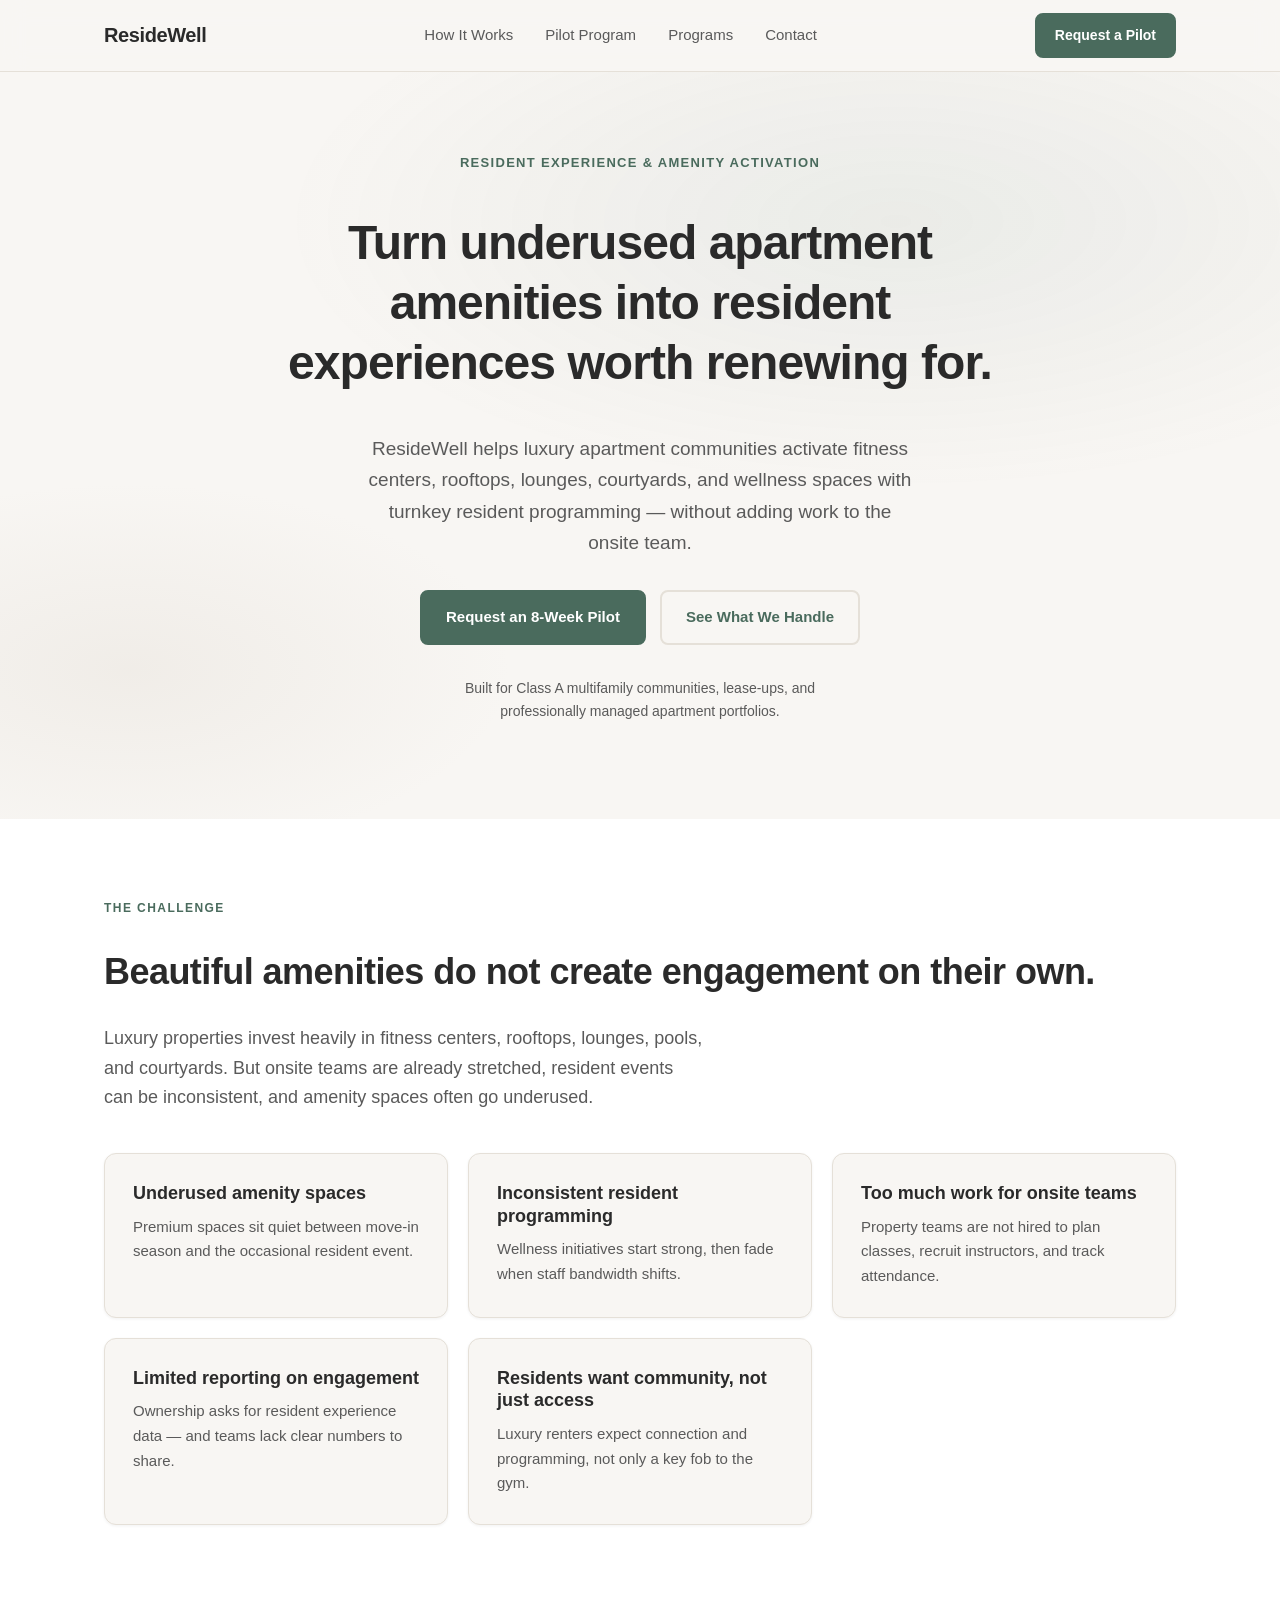
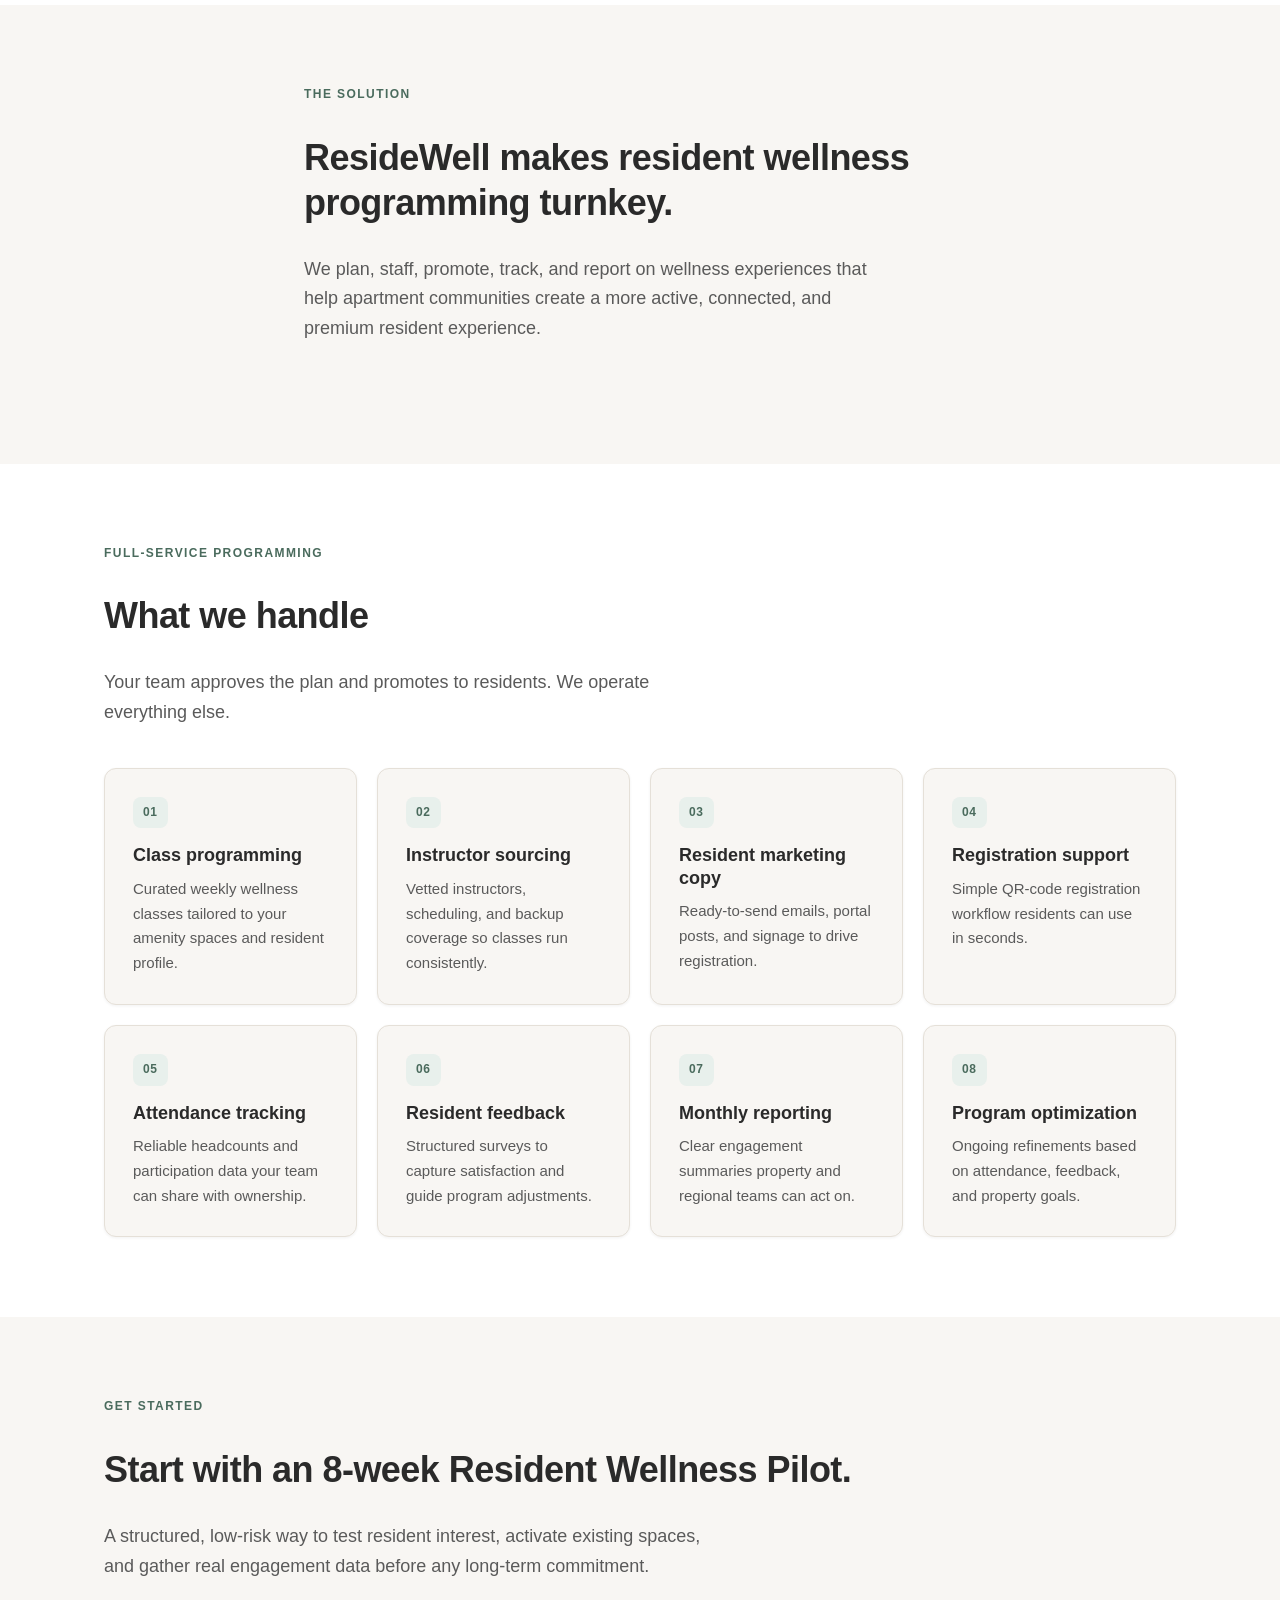
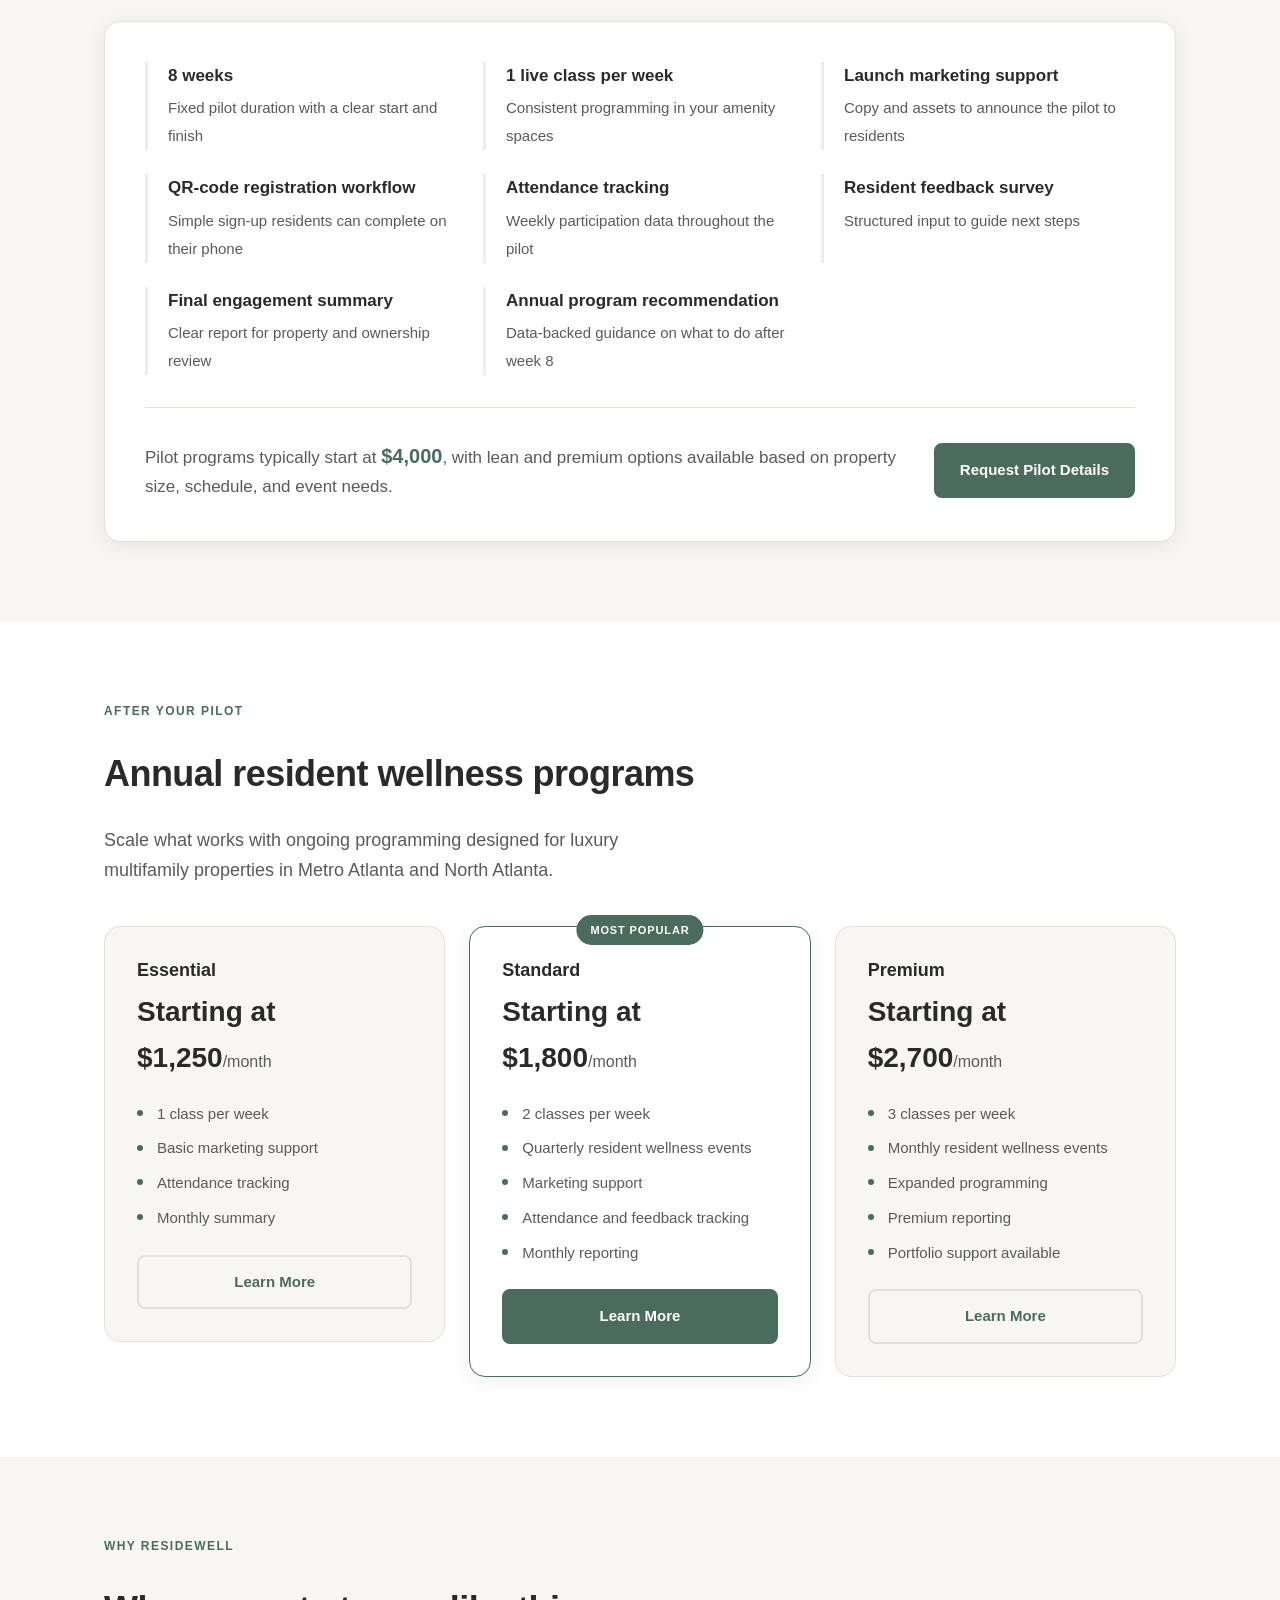
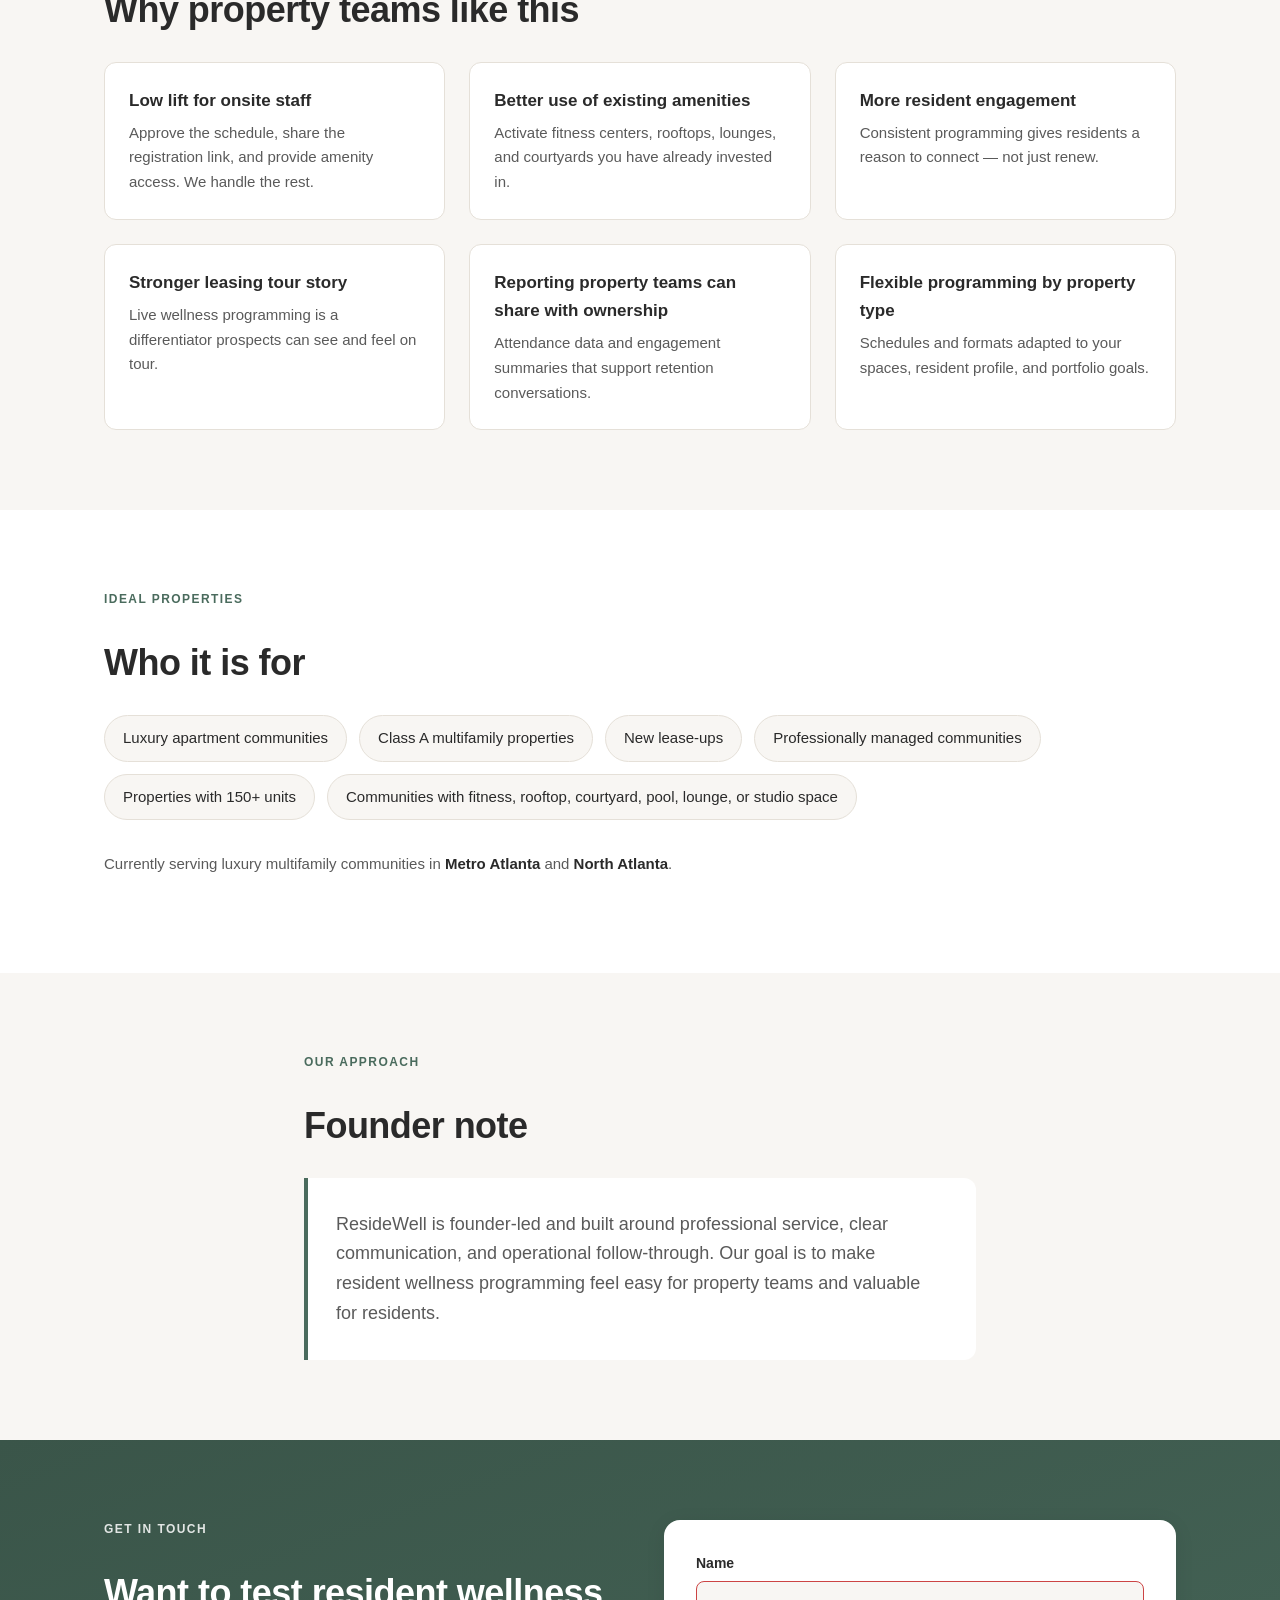
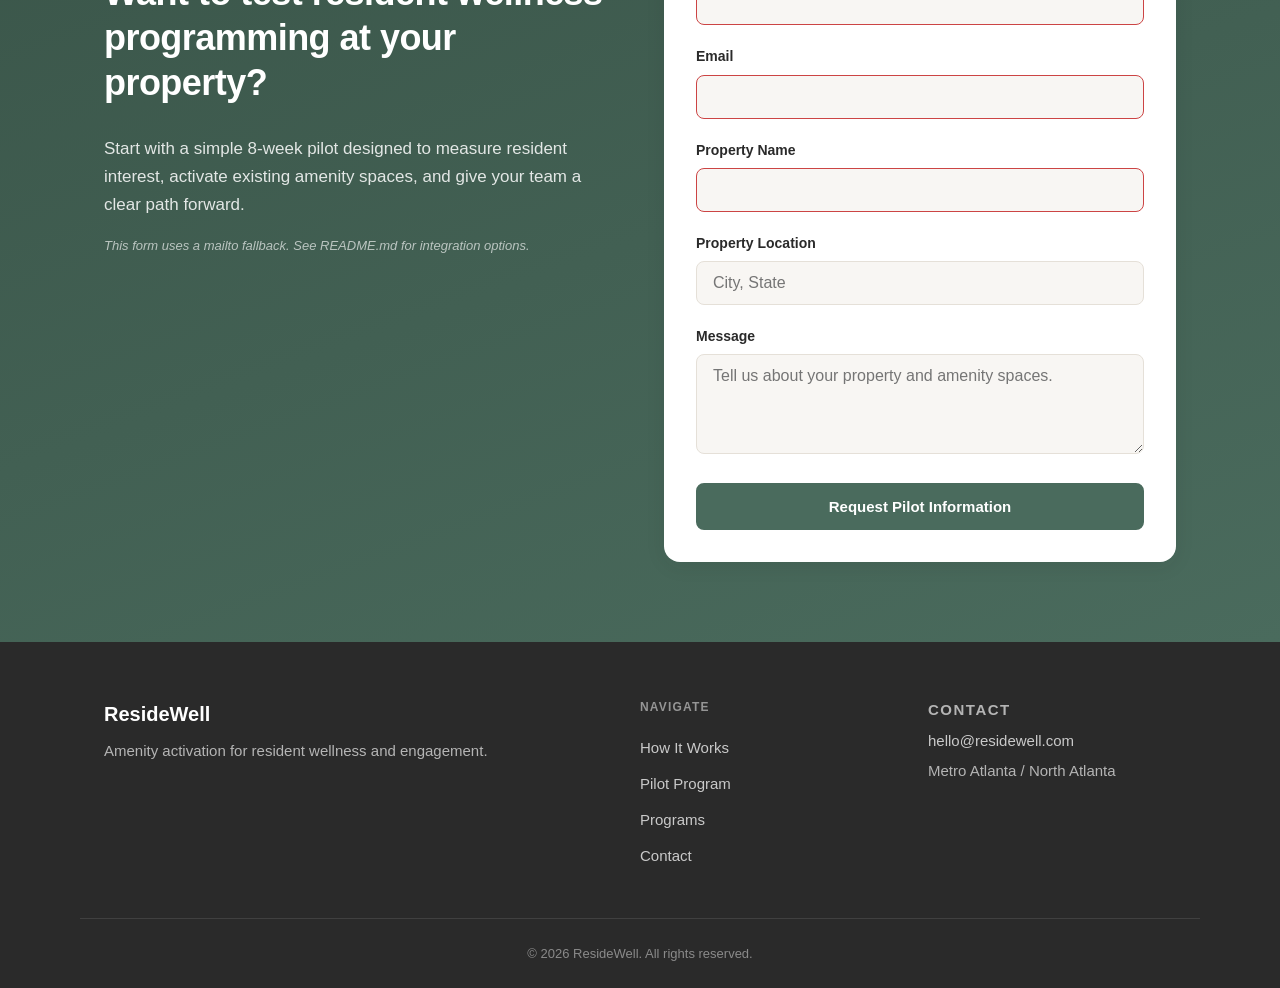
==== index.html @ c18ea040 "Add ResideWell premium B2B landing page Static single-page site for luxury apartment property manage" ====
<!doctype html>
<html lang="en">
  <head>
    <meta charset="UTF-8" />
    <meta name="viewport" content="width=device-width, initial-scale=1.0" />
    <meta
      name="description"
      content="ResideWell helps luxury apartment communities activate amenity spaces with turnkey wellness classes, resident events, marketing support, attendance tracking, and reporting."
    />
    <title>ResideWell | Resident Wellness Programming for Luxury Apartments</title>

    <!-- Open Graph -->
    <meta property="og:type" content="website" />
    <meta
      property="og:title"
      content="ResideWell | Resident Wellness Programming for Luxury Apartments"
    />
    <meta
      property="og:description"
      content="Turn underused apartment amenities into resident experiences worth renewing for. Serving Metro Atlanta and North Atlanta luxury multifamily communities."
    />
    <!-- CUSTOMIZE: Replace with your live site URL after deployment -->
    <meta property="og:url" content="https://residewell.com" />
    <!-- CUSTOMIZE: Add og:image when you have a branded social preview image -->
    <meta property="og:locale" content="en_US" />

    <link rel="stylesheet" href="styles.css" />
  </head>
  <body>
    <a href="#main" class="skip-link">Skip to main content</a>

    <!-- 1. Navigation -->
    <header class="site-header" id="top">
      <div class="header-inner">
        <a href="#top" class="logo" aria-label="ResideWell home">ResideWell</a>

        <button
          class="nav-toggle"
          type="button"
          aria-expanded="false"
          aria-controls="site-nav"
          aria-label="Open menu"
        >
          <span class="nav-toggle-bar"></span>
          <span class="nav-toggle-bar"></span>
          <span class="nav-toggle-bar"></span>
        </button>

        <nav class="site-nav" id="site-nav" aria-label="Main">
          <a href="#how-it-works">How It Works</a>
          <a href="#pilot-program">Pilot Program</a>
          <a href="#programs">Programs</a>
          <a href="#contact">Contact</a>
        </nav>

        <div class="header-actions">
          <!-- CUSTOMIZE: Point to #contact or your Calendly link -->
          <a href="#contact" class="btn btn-primary btn-sm nav-cta">Request a Pilot</a>
        </div>
      </div>
    </header>

    <main id="main">
      <!-- 2. Hero -->
      <section class="hero" aria-labelledby="hero-heading">
        <div class="hero-bg" aria-hidden="true"></div>
        <div class="hero-inner">
          <p class="eyebrow">Resident Experience &amp; Amenity Activation</p>
          <h1 id="hero-heading">
            Turn underused apartment amenities into resident experiences worth renewing for.
          </h1>
          <p class="hero-sub">
            ResideWell helps luxury apartment communities activate fitness centers, rooftops,
            lounges, courtyards, and wellness spaces with turnkey resident programming — without
            adding work to the onsite team.
          </p>
          <div class="cta-group">
            <a href="#contact" class="btn btn-primary">Request an 8-Week Pilot</a>
            <a href="#what-we-handle" class="btn btn-secondary">See What We Handle</a>
          </div>
          <p class="trust-line">
            Built for Class A multifamily communities, lease-ups, and professionally managed
            apartment portfolios.
          </p>
        </div>
      </section>

      <!-- 3. Problem -->
      <section class="section section-alt" id="problem" aria-labelledby="problem-heading">
        <div class="container">
          <p class="section-label">The Challenge</p>
          <h2 id="problem-heading">Beautiful amenities do not create engagement on their own.</h2>
          <p class="section-lead">
            Luxury properties invest heavily in fitness centers, rooftops, lounges, pools, and
            courtyards. But onsite teams are already stretched, resident events can be
            inconsistent, and amenity spaces often go underused.
          </p>
          <ul class="card-grid card-grid--3">
            <li class="card">
              <h3>Underused amenity spaces</h3>
              <p>Premium spaces sit quiet between move-in season and the occasional resident event.</p>
            </li>
            <li class="card">
              <h3>Inconsistent resident programming</h3>
              <p>Wellness initiatives start strong, then fade when staff bandwidth shifts.</p>
            </li>
            <li class="card">
              <h3>Too much work for onsite teams</h3>
              <p>Property teams are not hired to plan classes, recruit instructors, and track attendance.</p>
            </li>
            <li class="card">
              <h3>Limited reporting on engagement</h3>
              <p>Ownership asks for resident experience data — and teams lack clear numbers to share.</p>
            </li>
            <li class="card">
              <h3>Residents want community, not just access</h3>
              <p>Luxury renters expect connection and programming, not only a key fob to the gym.</p>
            </li>
          </ul>
        </div>
      </section>

      <!-- 4. Solution -->
      <section class="section" id="how-it-works" aria-labelledby="solution-heading">
        <div class="container container--narrow">
          <p class="section-label">The Solution</p>
          <h2 id="solution-heading">ResideWell makes resident wellness programming turnkey.</h2>
          <p class="section-lead">
            We plan, staff, promote, track, and report on wellness experiences that help apartment
            communities create a more active, connected, and premium resident experience.
          </p>
        </div>
      </section>

      <!-- 5. What We Handle -->
      <section class="section section-alt" id="what-we-handle" aria-labelledby="handle-heading">
        <div class="container">
          <p class="section-label">Full-Service Programming</p>
          <h2 id="handle-heading">What we handle</h2>
          <p class="section-lead">
            Your team approves the plan and promotes to residents. We operate everything else.
          </p>
          <ul class="card-grid card-grid--4">
            <li class="card card--icon">
              <span class="card-icon" aria-hidden="true">01</span>
              <h3>Class programming</h3>
              <p>Curated weekly wellness classes tailored to your amenity spaces and resident profile.</p>
            </li>
            <li class="card card--icon">
              <span class="card-icon" aria-hidden="true">02</span>
              <h3>Instructor sourcing</h3>
              <p>Vetted instructors, scheduling, and backup coverage so classes run consistently.</p>
            </li>
            <li class="card card--icon">
              <span class="card-icon" aria-hidden="true">03</span>
              <h3>Resident marketing copy</h3>
              <p>Ready-to-send emails, portal posts, and signage to drive registration.</p>
            </li>
            <li class="card card--icon">
              <span class="card-icon" aria-hidden="true">04</span>
              <h3>Registration support</h3>
              <p>Simple QR-code registration workflow residents can use in seconds.</p>
            </li>
            <li class="card card--icon">
              <span class="card-icon" aria-hidden="true">05</span>
              <h3>Attendance tracking</h3>
              <p>Reliable headcounts and participation data your team can share with ownership.</p>
            </li>
            <li class="card card--icon">
              <span class="card-icon" aria-hidden="true">06</span>
              <h3>Resident feedback</h3>
              <p>Structured surveys to capture satisfaction and guide program adjustments.</p>
            </li>
            <li class="card card--icon">
              <span class="card-icon" aria-hidden="true">07</span>
              <h3>Monthly reporting</h3>
              <p>Clear engagement summaries property and regional teams can act on.</p>
            </li>
            <li class="card card--icon">
              <span class="card-icon" aria-hidden="true">08</span>
              <h3>Program optimization</h3>
              <p>Ongoing refinements based on attendance, feedback, and property goals.</p>
            </li>
          </ul>
        </div>
      </section>

      <!-- 6. Pilot Program -->
      <section class="section" id="pilot-program" aria-labelledby="pilot-heading">
        <div class="container">
          <p class="section-label">Get Started</p>
          <h2 id="pilot-heading">Start with an 8-week Resident Wellness Pilot.</h2>
          <p class="section-lead">
            A structured, low-risk way to test resident interest, activate existing spaces, and
            gather real engagement data before any long-term commitment.
          </p>

          <div class="pilot-card">
            <ul class="pilot-features">
              <li>
                <strong>8 weeks</strong>
                <span>Fixed pilot duration with a clear start and finish</span>
              </li>
              <li>
                <strong>1 live class per week</strong>
                <span>Consistent programming in your amenity spaces</span>
              </li>
              <li>
                <strong>Launch marketing support</strong>
                <span>Copy and assets to announce the pilot to residents</span>
              </li>
              <li>
                <strong>QR-code registration workflow</strong>
                <span>Simple sign-up residents can complete on their phone</span>
              </li>
              <li>
                <strong>Attendance tracking</strong>
                <span>Weekly participation data throughout the pilot</span>
              </li>
              <li>
                <strong>Resident feedback survey</strong>
                <span>Structured input to guide next steps</span>
              </li>
              <li>
                <strong>Final engagement summary</strong>
                <span>Clear report for property and ownership review</span>
              </li>
              <li>
                <strong>Annual program recommendation</strong>
                <span>Data-backed guidance on what to do after week 8</span>
              </li>
            </ul>

            <div class="pilot-pricing">
              <p>
                Pilot programs typically start at <strong>$4,000</strong>, with lean and premium
                options available based on property size, schedule, and event needs.
              </p>
              <a href="#contact" class="btn btn-primary">Request Pilot Details</a>
            </div>
          </div>
        </div>
      </section>

      <!-- 7. Annual Programs -->
      <section class="section section-alt" id="programs" aria-labelledby="programs-heading">
        <div class="container">
          <p class="section-label">After Your Pilot</p>
          <h2 id="programs-heading">Annual resident wellness programs</h2>
          <p class="section-lead">
            Scale what works with ongoing programming designed for luxury multifamily properties
            in Metro Atlanta and North Atlanta.
          </p>

          <div class="pricing-grid">
            <article class="pricing-card">
              <h3>Essential</h3>
              <p class="pricing-amount">Starting at $1,250<span>/month</span></p>
              <ul class="pricing-features">
                <li>1 class per week</li>
                <li>Basic marketing support</li>
                <li>Attendance tracking</li>
                <li>Monthly summary</li>
              </ul>
              <a href="#contact" class="btn btn-secondary btn-block">Learn More</a>
            </article>

            <article class="pricing-card pricing-card--featured">
              <span class="badge">Most Popular</span>
              <h3>Standard</h3>
              <p class="pricing-amount">Starting at $1,800<span>/month</span></p>
              <ul class="pricing-features">
                <li>2 classes per week</li>
                <li>Quarterly resident wellness events</li>
                <li>Marketing support</li>
                <li>Attendance and feedback tracking</li>
                <li>Monthly reporting</li>
              </ul>
              <a href="#contact" class="btn btn-primary btn-block">Learn More</a>
            </article>

            <article class="pricing-card">
              <h3>Premium</h3>
              <p class="pricing-amount">Starting at $2,700<span>/month</span></p>
              <ul class="pricing-features">
                <li>3 classes per week</li>
                <li>Monthly resident wellness events</li>
                <li>Expanded programming</li>
                <li>Premium reporting</li>
                <li>Portfolio support available</li>
              </ul>
              <a href="#contact" class="btn btn-secondary btn-block">Learn More</a>
            </article>
          </div>
        </div>
      </section>

      <!-- 8. Why Property Teams Like This -->
      <section class="section" id="why-us" aria-labelledby="why-heading">
        <div class="container">
          <p class="section-label">Why ResideWell</p>
          <h2 id="why-heading">Why property teams like this</h2>
          <ul class="benefit-list">
            <li>
              <strong>Low lift for onsite staff</strong>
              <p>Approve the schedule, share the registration link, and provide amenity access. We handle the rest.</p>
            </li>
            <li>
              <strong>Better use of existing amenities</strong>
              <p>Activate fitness centers, rooftops, lounges, and courtyards you have already invested in.</p>
            </li>
            <li>
              <strong>More resident engagement</strong>
              <p>Consistent programming gives residents a reason to connect — not just renew.</p>
            </li>
            <li>
              <strong>Stronger leasing tour story</strong>
              <p>Live wellness programming is a differentiator prospects can see and feel on tour.</p>
            </li>
            <li>
              <strong>Reporting property teams can share with ownership</strong>
              <p>Attendance data and engagement summaries that support retention conversations.</p>
            </li>
            <li>
              <strong>Flexible programming by property type</strong>
              <p>Schedules and formats adapted to your spaces, resident profile, and portfolio goals.</p>
            </li>
          </ul>
        </div>
      </section>

      <!-- 9. Who It Is For -->
      <section class="section section-alt" id="who-its-for" aria-labelledby="audience-heading">
        <div class="container">
          <p class="section-label">Ideal Properties</p>
          <h2 id="audience-heading">Who it is for</h2>
          <ul class="tag-list">
            <li>Luxury apartment communities</li>
            <li>Class A multifamily properties</li>
            <li>New lease-ups</li>
            <li>Professionally managed communities</li>
            <li>Properties with 150+ units</li>
            <li>Communities with fitness, rooftop, courtyard, pool, lounge, or studio space</li>
          </ul>
          <p class="location-note">
            <!-- CUSTOMIZE: Update service area as you expand -->
            Currently serving luxury multifamily communities in <strong>Metro Atlanta</strong> and
            <strong>North Atlanta</strong>.
          </p>
        </div>
      </section>

      <!-- 10. Founder Note -->
      <section class="section" id="founder" aria-labelledby="founder-heading">
        <div class="container container--narrow">
          <p class="section-label">Our Approach</p>
          <h2 id="founder-heading">Founder note</h2>
          <blockquote class="founder-note">
            <p>
              ResideWell is founder-led and built around professional service, clear communication,
              and operational follow-through. Our goal is to make resident wellness programming feel
              easy for property teams and valuable for residents.
            </p>
            <!-- CUSTOMIZE: Add founder name and signature if desired -->
          </blockquote>
        </div>
      </section>

      <!-- 11. Contact -->
      <section class="section section-contact" id="contact" aria-labelledby="contact-heading">
        <div class="container">
          <div class="contact-grid">
            <div class="contact-copy">
              <p class="section-label section-label--light">Get in Touch</p>
              <h2 id="contact-heading">Want to test resident wellness programming at your property?</h2>
              <p>
                Start with a simple 8-week pilot designed to measure resident interest, activate
                existing amenity spaces, and give your team a clear path forward.
              </p>
              <p class="form-note">
                <!-- CUSTOMIZE: Replace mailto form with Formspree, Netlify Forms, Tally, or HubSpot -->
                This form uses a mailto fallback. See README.md for integration options.
              </p>
            </div>

            <form class="contact-form" id="contact-form" novalidate>
              <div class="form-group">
                <label for="name">Name</label>
                <input type="text" id="name" name="name" required autocomplete="name" />
              </div>
              <div class="form-group">
                <label for="email">Email</label>
                <input type="email" id="email" name="email" required autocomplete="email" />
              </div>
              <div class="form-group">
                <label for="property-name">Property Name</label>
                <input type="text" id="property-name" name="property_name" required />
              </div>
              <div class="form-group">
                <label for="property-location">Property Location</label>
                <input type="text" id="property-location" name="property_location" required placeholder="City, State" />
              </div>
              <div class="form-group">
                <label for="message">Message</label>
                <textarea id="message" name="message" rows="4" placeholder="Tell us about your property and amenity spaces."></textarea>
              </div>
              <button type="submit" class="btn btn-primary btn-block">Request Pilot Information</button>
            </form>
          </div>
        </div>
      </section>
    </main>

    <!-- 12. Footer -->
    <footer class="site-footer">
      <div class="container footer-grid">
        <div class="footer-brand">
          <p class="footer-logo">ResideWell</p>
          <p class="footer-tagline">Amenity activation for resident wellness and engagement.</p>
        </div>

        <div class="footer-links">
          <p class="footer-heading">Navigate</p>
          <ul>
            <li><a href="#how-it-works">How It Works</a></li>
            <li><a href="#pilot-program">Pilot Program</a></li>
            <li><a href="#programs">Programs</a></li>
            <li><a href="#contact">Contact</a></li>
          </ul>
        </div>

        <div class="footer-contact">
          <p class="footer-heading">Contact</p>
          <!-- CUSTOMIZE: Replace with your real email -->
          <p><a href="mailto:hello@residewell.com">hello@residewell.com</a></p>
          <p>Metro Atlanta / North Atlanta</p>
        </div>
      </div>

      <div class="footer-bottom">
        <p>&copy; <span id="year"></span> ResideWell. All rights reserved.</p>
      </div>
    </footer>

    <script src="script.js"></script>
  </body>
</html>
---- styles.css ----
/* ResideWell — Premium B2B landing page */

:root {
  --color-bg: #f8f6f3;
  --color-bg-alt: #ffffff;
  --color-bg-warm: #f0ebe4;
  --color-text: #2a2a2a;
  --color-text-muted: #5a5a5a;
  --color-accent: #4a6b5d;
  --color-accent-dark: #3a5549;
  --color-accent-light: #e8f0ec;
  --color-taupe: #c4b8a8;
  --color-border: #e5e0d8;
  --color-surface: #ffffff;
  --color-focus: #4a6b5d;

  --font-sans: -apple-system, BlinkMacSystemFont, "Segoe UI", Roboto, "Helvetica Neue", Arial, sans-serif;

  --radius-sm: 8px;
  --radius-md: 12px;
  --radius-lg: 16px;

  --shadow-sm: 0 1px 3px rgba(42, 42, 42, 0.06);
  --shadow-md: 0 4px 20px rgba(42, 42, 42, 0.08);

  --max-width: 1120px;
  --max-width-narrow: 720px;

  --header-height: 72px;
}

*,
*::before,
*::after {
  box-sizing: border-box;
}

html {
  scroll-behavior: smooth;
}

body {
  margin: 0;
  font-family: var(--font-sans);
  font-size: 1.0625rem;
  line-height: 1.65;
  color: var(--color-text);
  background: var(--color-bg);
  -webkit-font-smoothing: antialiased;
}

img {
  max-width: 100%;
  height: auto;
}

/* Skip link */
.skip-link {
  position: absolute;
  top: -100%;
  left: 1rem;
  z-index: 200;
  padding: 0.75rem 1rem;
  background: var(--color-accent);
  color: var(--color-surface);
  text-decoration: none;
  border-radius: var(--radius-sm);
}

.skip-link:focus {
  top: 1rem;
}

/* Typography */
h1,
h2,
h3 {
  line-height: 1.25;
  font-weight: 600;
  color: var(--color-text);
}

h1 {
  font-size: clamp(2rem, 5vw, 3rem);
  letter-spacing: -0.02em;
}

h2 {
  font-size: clamp(1.625rem, 3.5vw, 2.25rem);
  letter-spacing: -0.015em;
}

h3 {
  font-size: 1.125rem;
  margin: 0 0 0.5rem;
}

p {
  margin: 0 0 1rem;
  color: var(--color-text-muted);
}

a {
  color: var(--color-accent);
}

/* Layout */
.container {
  max-width: var(--max-width);
  margin: 0 auto;
  padding: 0 1.5rem;
}

.container--narrow {
  max-width: var(--max-width-narrow);
}

.section {
  padding: 5rem 0;
}

.section-alt {
  background: var(--color-bg-alt);
}

.section-label {
  font-size: 0.75rem;
  font-weight: 600;
  letter-spacing: 0.12em;
  text-transform: uppercase;
  color: var(--color-accent);
  margin: 0 0 0.75rem;
}

.section-label--light {
  color: rgba(255, 255, 255, 0.75);
}

.section-lead {
  font-size: 1.125rem;
  max-width: 60ch;
  margin-bottom: 2.5rem;
}

/* Header */
.site-header {
  position: sticky;
  top: 0;
  z-index: 100;
  height: var(--header-height);
  background: rgba(248, 246, 243, 0.92);
  backdrop-filter: blur(12px);
  border-bottom: 1px solid var(--color-border);
}

.header-inner {
  max-width: var(--max-width);
  margin: 0 auto;
  padding: 0 1.5rem;
  height: 100%;
  display: flex;
  align-items: center;
  justify-content: space-between;
  gap: 1rem;
}

.logo {
  font-size: 1.25rem;
  font-weight: 700;
  letter-spacing: -0.02em;
  color: var(--color-text);
  text-decoration: none;
  flex-shrink: 0;
}

.site-nav {
  display: none;
  align-items: center;
  gap: 2rem;
}

.site-nav a {
  font-size: 0.9375rem;
  font-weight: 500;
  color: var(--color-text-muted);
  text-decoration: none;
  transition: color 0.2s;
}

.site-nav a:hover,
.site-nav a:focus-visible {
  color: var(--color-accent);
}

.header-actions {
  display: flex;
  align-items: center;
  gap: 0.75rem;
}

.nav-toggle {
  display: flex;
  flex-direction: column;
  justify-content: center;
  gap: 5px;
  width: 44px;
  height: 44px;
  padding: 0;
  border: none;
  background: transparent;
  cursor: pointer;
  border-radius: var(--radius-sm);
}

.nav-toggle-bar {
  display: block;
  width: 22px;
  height: 2px;
  margin: 0 auto;
  background: var(--color-text);
  border-radius: 1px;
  transition: transform 0.2s, opacity 0.2s;
}

.nav-toggle[aria-expanded="true"] .nav-toggle-bar:nth-child(1) {
  transform: translateY(7px) rotate(45deg);
}

.nav-toggle[aria-expanded="true"] .nav-toggle-bar:nth-child(2) {
  opacity: 0;
}

.nav-toggle[aria-expanded="true"] .nav-toggle-bar:nth-child(3) {
  transform: translateY(-7px) rotate(-45deg);
}

.site-nav.is-open {
  display: flex;
  flex-direction: column;
  position: absolute;
  top: var(--header-height);
  left: 0;
  right: 0;
  padding: 1.5rem;
  background: var(--color-bg-alt);
  border-bottom: 1px solid var(--color-border);
  box-shadow: var(--shadow-md);
  gap: 1.25rem;
}

/* Buttons */
.btn {
  display: inline-flex;
  align-items: center;
  justify-content: center;
  font-family: inherit;
  font-size: 0.9375rem;
  font-weight: 600;
  padding: 0.8125rem 1.5rem;
  border-radius: var(--radius-sm);
  text-decoration: none;
  border: 2px solid transparent;
  cursor: pointer;
  transition: background 0.2s, border-color 0.2s, color 0.2s, transform 0.15s;
}

.btn:focus-visible {
  outline: 3px solid var(--color-focus);
  outline-offset: 2px;
}

.btn-primary {
  color: var(--color-surface);
  background: var(--color-accent);
  border-color: var(--color-accent);
}

.btn-primary:hover {
  background: var(--color-accent-dark);
  border-color: var(--color-accent-dark);
}

.btn-secondary {
  color: var(--color-accent);
  background: transparent;
  border-color: var(--color-border);
}

.btn-secondary:hover {
  border-color: var(--color-accent);
  background: var(--color-accent-light);
}

.btn-sm {
  padding: 0.5625rem 1.125rem;
  font-size: 0.875rem;
}

.btn-block {
  width: 100%;
}

/* Hero */
.hero {
  position: relative;
  padding: 5rem 0 6rem;
  overflow: hidden;
}

.hero-bg {
  position: absolute;
  inset: 0;
  background:
    radial-gradient(ellipse 80% 60% at 70% 20%, rgba(74, 107, 93, 0.08) 0%, transparent 60%),
    radial-gradient(ellipse 60% 50% at 10% 80%, rgba(196, 184, 168, 0.15) 0%, transparent 50%);
  pointer-events: none;
}

.hero-inner {
  position: relative;
  max-width: var(--max-width);
  margin: 0 auto;
  padding: 0 1.5rem;
  max-width: 780px;
  text-align: center;
}

.eyebrow {
  font-size: 0.8125rem;
  font-weight: 600;
  letter-spacing: 0.1em;
  text-transform: uppercase;
  color: var(--color-accent);
  margin: 0 0 1.25rem;
}

.hero-sub {
  font-size: 1.1875rem;
  max-width: 52ch;
  margin: 0 auto 2rem;
}

.cta-group {
  display: flex;
  flex-wrap: wrap;
  gap: 0.875rem;
  justify-content: center;
  margin-bottom: 2rem;
}

.trust-line {
  font-size: 0.875rem;
  color: var(--color-text-muted);
  max-width: 48ch;
  margin: 0 auto;
}

/* Cards */
.card-grid {
  list-style: none;
  padding: 0;
  margin: 0;
  display: grid;
  gap: 1.25rem;
}

.card-grid--3 {
  grid-template-columns: repeat(auto-fit, minmax(260px, 1fr));
}

.card-grid--4 {
  grid-template-columns: repeat(auto-fit, minmax(240px, 1fr));
}

.card {
  background: var(--color-surface);
  border: 1px solid var(--color-border);
  border-radius: var(--radius-md);
  padding: 1.75rem;
  box-shadow: var(--shadow-sm);
}

.section-alt .card {
  background: var(--color-bg);
}

.card h3 {
  margin-bottom: 0.625rem;
}

.card p {
  font-size: 0.9375rem;
  margin: 0;
}

.card--icon {
  position: relative;
}

.card-icon {
  display: inline-block;
  font-size: 0.75rem;
  font-weight: 700;
  letter-spacing: 0.05em;
  color: var(--color-accent);
  background: var(--color-accent-light);
  padding: 0.375rem 0.625rem;
  border-radius: var(--radius-sm);
  margin-bottom: 1rem;
}

/* Pilot card */
.pilot-card {
  background: var(--color-surface);
  border: 1px solid var(--color-border);
  border-radius: var(--radius-lg);
  padding: 2.5rem;
  box-shadow: var(--shadow-md);
}

.pilot-features {
  list-style: none;
  padding: 0;
  margin: 0 0 2rem;
  display: grid;
  grid-template-columns: repeat(auto-fit, minmax(260px, 1fr));
  gap: 1.5rem;
}

.pilot-features li {
  padding-left: 1.25rem;
  border-left: 3px solid var(--color-accent-light);
}

.pilot-features strong {
  display: block;
  color: var(--color-text);
  margin-bottom: 0.25rem;
}

.pilot-features span {
  font-size: 0.9375rem;
  color: var(--color-text-muted);
}

.pilot-pricing {
  padding-top: 2rem;
  border-top: 1px solid var(--color-border);
  display: flex;
  flex-wrap: wrap;
  align-items: center;
  justify-content: space-between;
  gap: 1.5rem;
}

.pilot-pricing p {
  flex: 1;
  min-width: 240px;
  margin: 0;
  font-size: 1.0625rem;
}

.pilot-pricing strong {
  color: var(--color-accent);
  font-size: 1.25rem;
}

/* Pricing */
.pricing-grid {
  display: grid;
  grid-template-columns: repeat(auto-fit, minmax(280px, 1fr));
  gap: 1.5rem;
  align-items: start;
}

.pricing-card {
  position: relative;
  background: var(--color-bg);
  border: 1px solid var(--color-border);
  border-radius: var(--radius-lg);
  padding: 2rem;
}

.pricing-card--featured {
  background: var(--color-surface);
  border-color: var(--color-accent);
  box-shadow: var(--shadow-md);
}

.badge {
  position: absolute;
  top: -0.75rem;
  left: 50%;
  transform: translateX(-50%);
  font-size: 0.6875rem;
  font-weight: 700;
  letter-spacing: 0.08em;
  text-transform: uppercase;
  color: var(--color-surface);
  background: var(--color-accent);
  padding: 0.375rem 0.875rem;
  border-radius: 999px;
  white-space: nowrap;
}

.pricing-amount {
  font-size: 1.75rem;
  font-weight: 700;
  color: var(--color-text);
  margin: 0.5rem 0 1.25rem;
}

.pricing-amount span {
  font-size: 1rem;
  font-weight: 500;
  color: var(--color-text-muted);
}

.pricing-features {
  list-style: none;
  padding: 0;
  margin: 0 0 1.5rem;
}

.pricing-features li {
  position: relative;
  padding-left: 1.25rem;
  margin-bottom: 0.625rem;
  font-size: 0.9375rem;
  color: var(--color-text-muted);
}

.pricing-features li::before {
  content: "";
  position: absolute;
  left: 0;
  top: 0.55em;
  width: 6px;
  height: 6px;
  background: var(--color-accent);
  border-radius: 50%;
}

/* Benefits */
.benefit-list {
  list-style: none;
  padding: 0;
  margin: 0;
  display: grid;
  grid-template-columns: repeat(auto-fit, minmax(300px, 1fr));
  gap: 1.5rem;
}

.benefit-list li {
  padding: 1.5rem;
  background: var(--color-bg-alt);
  border: 1px solid var(--color-border);
  border-radius: var(--radius-md);
}

.benefit-list strong {
  display: block;
  color: var(--color-text);
  margin-bottom: 0.375rem;
}

.benefit-list p {
  font-size: 0.9375rem;
  margin: 0;
}

/* Tags */
.tag-list {
  list-style: none;
  padding: 0;
  margin: 0 0 2rem;
  display: flex;
  flex-wrap: wrap;
  gap: 0.75rem;
}

.tag-list li {
  font-size: 0.9375rem;
  font-weight: 500;
  color: var(--color-text);
  background: var(--color-bg);
  border: 1px solid var(--color-border);
  padding: 0.625rem 1.125rem;
  border-radius: 999px;
}

.location-note {
  font-size: 0.9375rem;
}

.location-note strong {
  color: var(--color-text);
}

/* Founder */
.founder-note {
  margin: 0;
  padding: 2rem 2rem 2rem 1.75rem;
  border-left: 4px solid var(--color-accent);
  background: var(--color-bg-alt);
  border-radius: 0 var(--radius-md) var(--radius-md) 0;
}

.founder-note p {
  font-size: 1.125rem;
  margin: 0;
  color: var(--color-text-muted);
}

/* Contact */
.section-contact {
  background: linear-gradient(160deg, var(--color-accent-dark) 0%, var(--color-accent) 100%);
  color: var(--color-surface);
}

.section-contact h2 {
  color: var(--color-surface);
}

.section-contact p {
  color: rgba(255, 255, 255, 0.85);
}

.contact-grid {
  display: grid;
  grid-template-columns: 1fr 1fr;
  gap: 3rem;
  align-items: start;
}

.form-note {
  font-size: 0.8125rem;
  font-style: italic;
  opacity: 0.75;
}

.contact-form {
  background: var(--color-surface);
  border-radius: var(--radius-lg);
  padding: 2rem;
  box-shadow: var(--shadow-md);
}

.form-group {
  margin-bottom: 1.25rem;
}

.form-group label {
  display: block;
  font-size: 0.875rem;
  font-weight: 600;
  color: var(--color-text);
  margin-bottom: 0.375rem;
}

.form-group input,
.form-group textarea {
  width: 100%;
  font-family: inherit;
  font-size: 1rem;
  padding: 0.75rem 1rem;
  border: 1px solid var(--color-border);
  border-radius: var(--radius-sm);
  background: var(--color-bg);
  color: var(--color-text);
  transition: border-color 0.2s, box-shadow 0.2s;
}

.form-group input:focus,
.form-group textarea:focus {
  outline: none;
  border-color: var(--color-accent);
  box-shadow: 0 0 0 3px rgba(74, 107, 93, 0.15);
}

.form-group textarea {
  resize: vertical;
  min-height: 100px;
}

.form-group input:invalid:not(:placeholder-shown),
.form-group textarea:invalid:not(:placeholder-shown) {
  border-color: #c44;
}

/* Footer */
.site-footer {
  background: var(--color-text);
  color: rgba(255, 255, 255, 0.7);
  padding: 3.5rem 0 0;
}

.footer-grid {
  display: grid;
  grid-template-columns: 2fr 1fr 1fr;
  gap: 2.5rem;
  padding-bottom: 2.5rem;
  border-bottom: 1px solid rgba(255, 255, 255, 0.1);
}

.footer-logo {
  font-size: 1.25rem;
  font-weight: 700;
  color: var(--color-surface);
  margin: 0 0 0.5rem;
}

.footer-tagline {
  font-size: 0.9375rem;
  margin: 0;
  color: rgba(255, 255, 255, 0.65);
}

.footer-heading {
  font-size: 0.75rem;
  font-weight: 600;
  letter-spacing: 0.1em;
  text-transform: uppercase;
  color: rgba(255, 255, 255, 0.5);
  margin: 0 0 1rem;
}

.footer-links ul {
  list-style: none;
  padding: 0;
  margin: 0;
}

.footer-links li {
  margin-bottom: 0.5rem;
}

.footer-links a,
.footer-contact a {
  color: rgba(255, 255, 255, 0.75);
  text-decoration: none;
  font-size: 0.9375rem;
}

.footer-links a:hover,
.footer-contact a:hover {
  color: var(--color-surface);
}

.footer-contact p {
  margin: 0 0 0.375rem;
  font-size: 0.9375rem;
  color: rgba(255, 255, 255, 0.65);
}

.footer-bottom {
  text-align: center;
  padding: 1.5rem;
  font-size: 0.8125rem;
  color: rgba(255, 255, 255, 0.45);
}

.footer-bottom p {
  margin: 0;
  color: inherit;
}

/* Responsive */
@media (min-width: 768px) {
  .site-nav {
    display: flex;
  }

  .nav-toggle {
    display: none;
  }
}

@media (max-width: 767px) {
  .header-actions .nav-cta {
    display: none;
  }

  .section {
    padding: 3.5rem 0;
  }

  .hero {
    padding: 3rem 0 4rem;
  }

  .cta-group {
    flex-direction: column;
    align-items: stretch;
  }

  .contact-grid {
    grid-template-columns: 1fr;
    gap: 2rem;
  }

  .footer-grid {
    grid-template-columns: 1fr;
    gap: 2rem;
  }

  .pilot-card {
    padding: 1.5rem;
  }

  .pilot-pricing {
    flex-direction: column;
    align-items: stretch;
  }
}

@media (max-width: 480px) {
  .pricing-grid {
    grid-template-columns: 1fr;
  }
}
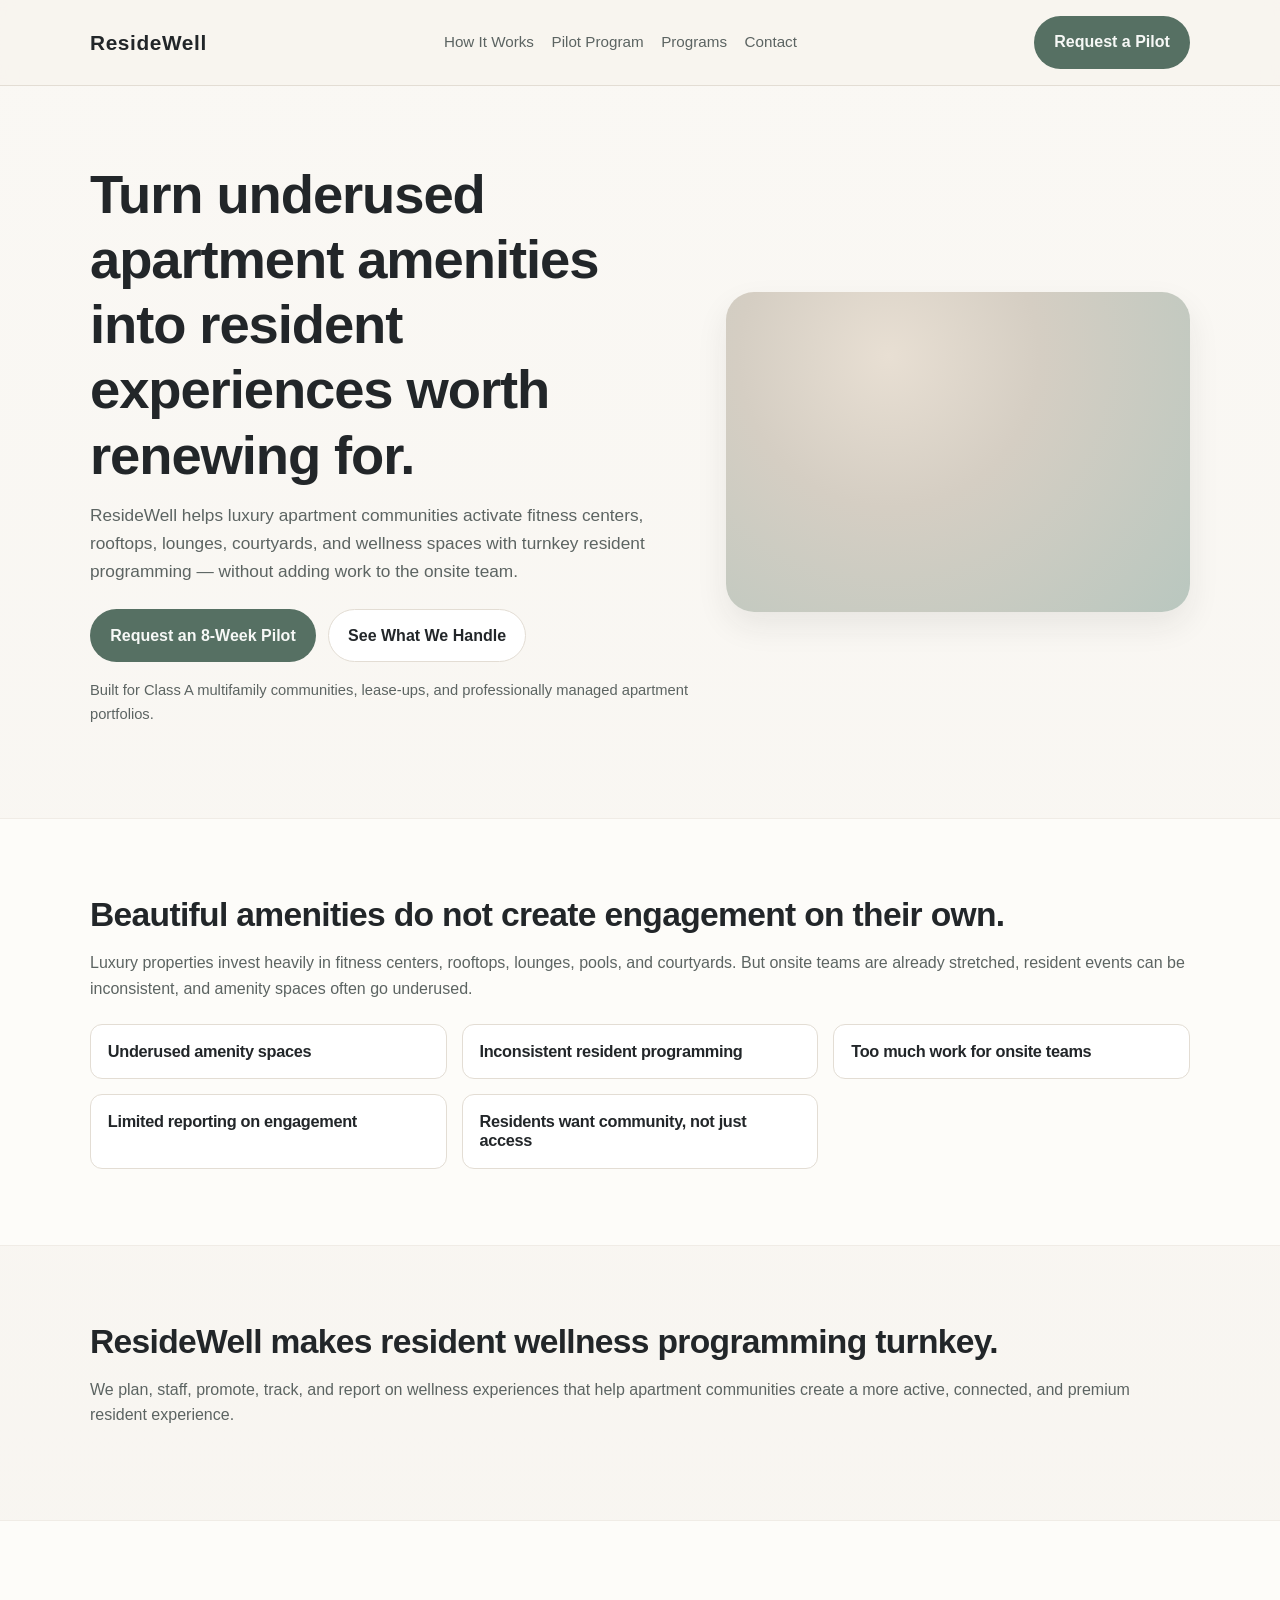
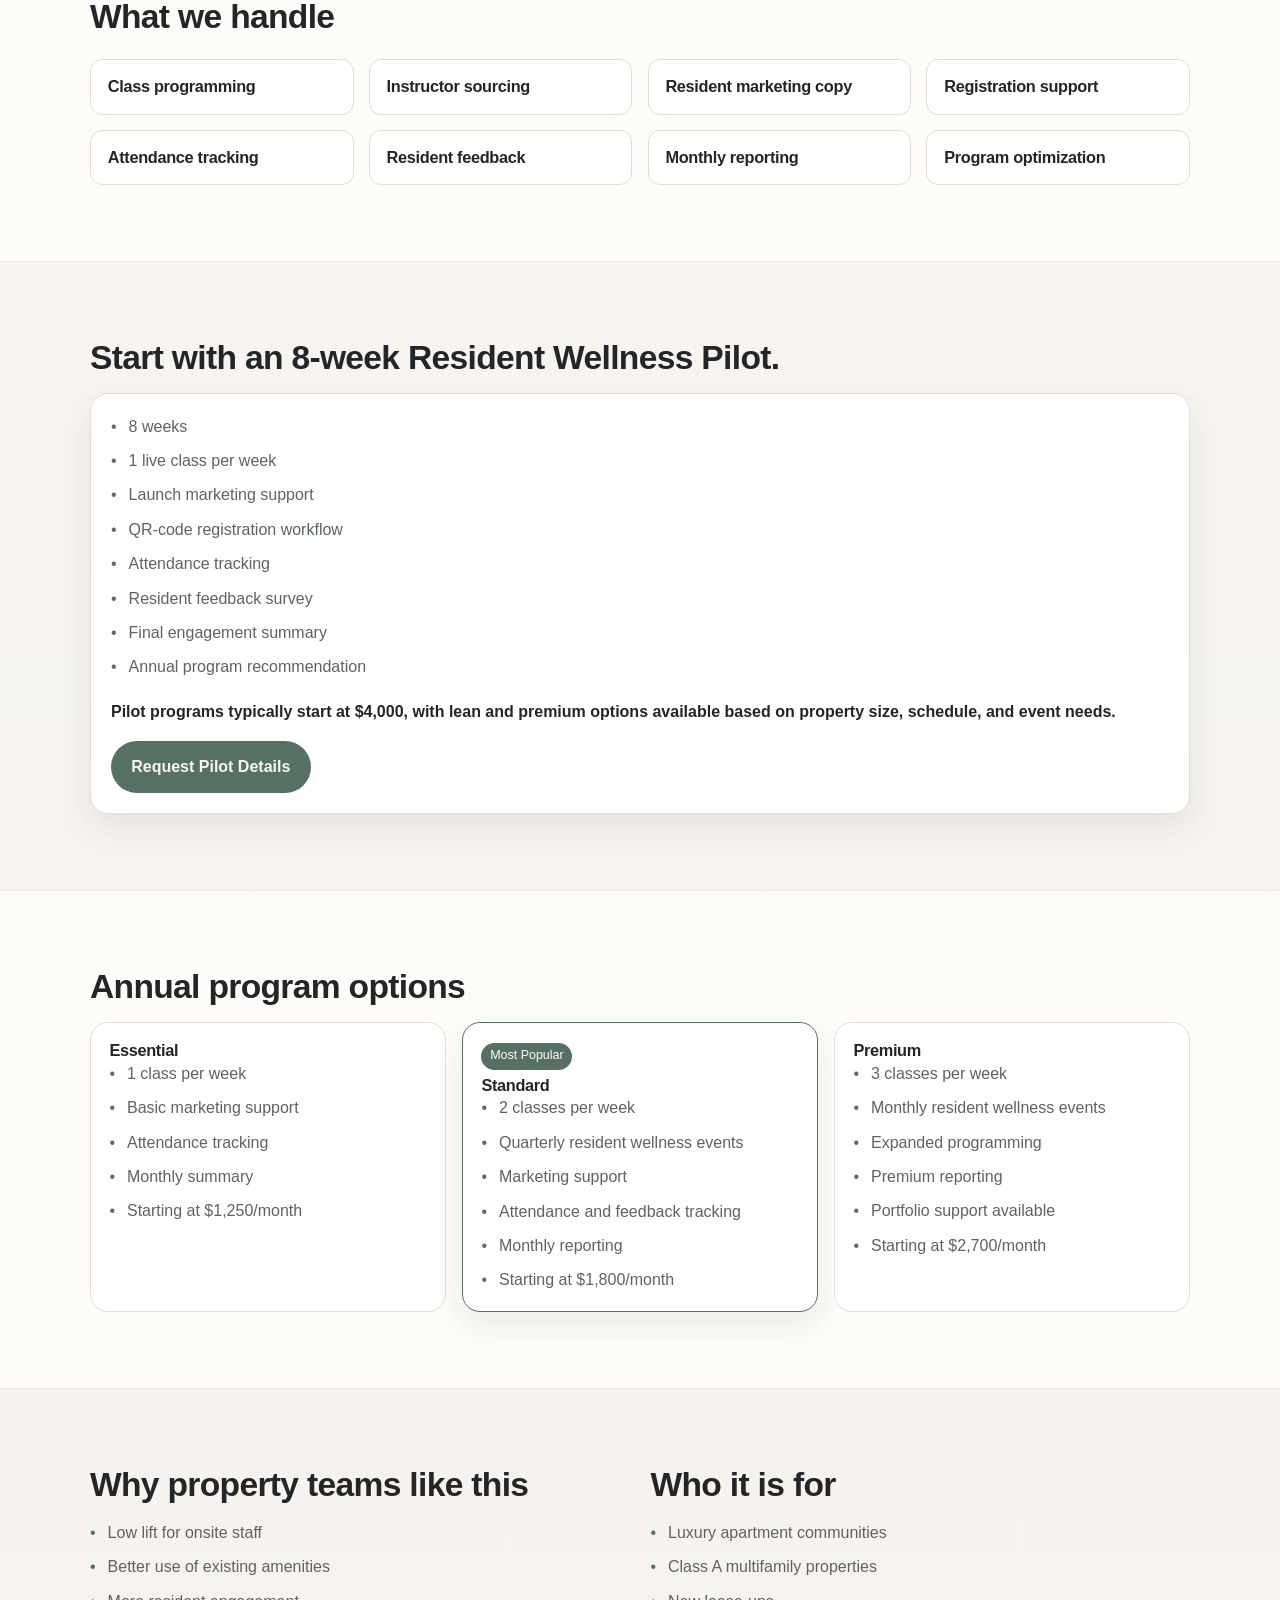
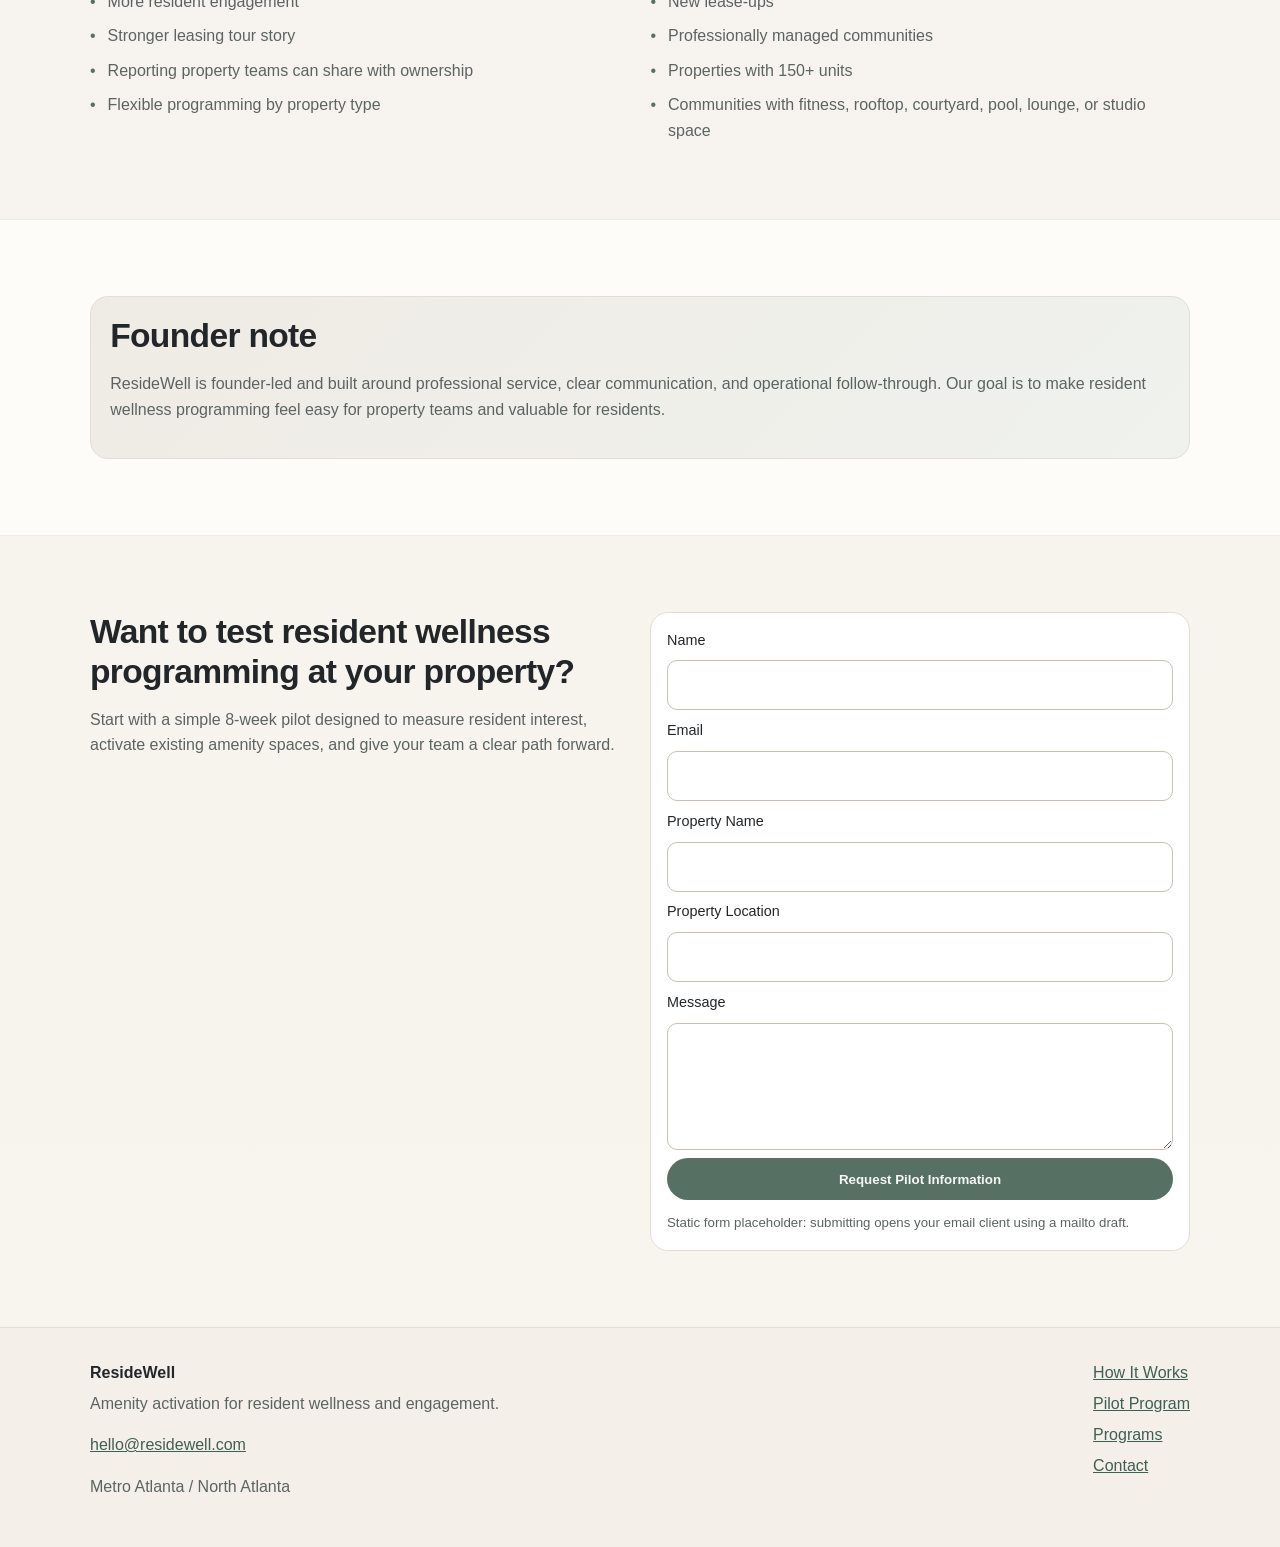
==== commit 1be4abd3: "Build premium static ResideWell landing page Co-authored-by: dvoalltop-ctrl <dvoalltop-ctrl@users.no" ====
--- a/index.html
+++ b/index.html
@@ -3,442 +3,280 @@
   <head>
     <meta charset="UTF-8" />
     <meta name="viewport" content="width=device-width, initial-scale=1.0" />
+    <title>ResideWell | Resident Wellness Programming for Luxury Apartments</title>
     <meta
       name="description"
       content="ResideWell helps luxury apartment communities activate amenity spaces with turnkey wellness classes, resident events, marketing support, attendance tracking, and reporting."
     />
-    <title>ResideWell | Resident Wellness Programming for Luxury Apartments</title>
-
-    <!-- Open Graph -->
-    <meta property="og:type" content="website" />
-    <meta
-      property="og:title"
-      content="ResideWell | Resident Wellness Programming for Luxury Apartments"
-    />
+    <meta property="og:title" content="ResideWell | Resident Wellness Programming for Luxury Apartments" />
     <meta
       property="og:description"
-      content="Turn underused apartment amenities into resident experiences worth renewing for. Serving Metro Atlanta and North Atlanta luxury multifamily communities."
+      content="Turn underused amenity spaces into premium resident experiences with turnkey programming."
     />
-    <!-- CUSTOMIZE: Replace with your live site URL after deployment -->
-    <meta property="og:url" content="https://residewell.com" />
-    <!-- CUSTOMIZE: Add og:image when you have a branded social preview image -->
-    <meta property="og:locale" content="en_US" />
-
+    <meta property="og:type" content="website" />
+    <meta property="og:url" content="https://example.com" />
+    <meta property="og:site_name" content="ResideWell" />
+    <meta
+      name="keywords"
+      content="resident wellness programming, luxury apartments, amenity activation, metro atlanta, north atlanta, multifamily resident engagement"
+    />
     <link rel="stylesheet" href="styles.css" />
   </head>
   <body>
-    <a href="#main" class="skip-link">Skip to main content</a>
-
-    <!-- 1. Navigation -->
-    <header class="site-header" id="top">
-      <div class="header-inner">
-        <a href="#top" class="logo" aria-label="ResideWell home">ResideWell</a>
-
-        <button
-          class="nav-toggle"
-          type="button"
-          aria-expanded="false"
-          aria-controls="site-nav"
-          aria-label="Open menu"
-        >
-          <span class="nav-toggle-bar"></span>
-          <span class="nav-toggle-bar"></span>
-          <span class="nav-toggle-bar"></span>
-        </button>
-
-        <nav class="site-nav" id="site-nav" aria-label="Main">
-          <a href="#how-it-works">How It Works</a>
-          <a href="#pilot-program">Pilot Program</a>
-          <a href="#programs">Programs</a>
-          <a href="#contact">Contact</a>
+    <a class="skip-link" href="#main-content">Skip to content</a>
+
+    <header class="site-header">
+      <div class="container nav-wrap">
+        <a class="logo" href="#top" aria-label="ResideWell home">ResideWell</a>
+        <nav aria-label="Primary">
+          <ul class="nav-links">
+            <li><a href="#how-it-works">How It Works</a></li>
+            <li><a href="#pilot-program">Pilot Program</a></li>
+            <li><a href="#programs">Programs</a></li>
+            <li><a href="#contact">Contact</a></li>
+          </ul>
         </nav>
-
-        <div class="header-actions">
-          <!-- CUSTOMIZE: Point to #contact or your Calendly link -->
-          <a href="#contact" class="btn btn-primary btn-sm nav-cta">Request a Pilot</a>
-        </div>
+        <a class="btn btn-primary nav-cta" href="#contact">Request a Pilot</a>
       </div>
     </header>
 
-    <main id="main">
-      <!-- 2. Hero -->
-      <section class="hero" aria-labelledby="hero-heading">
-        <div class="hero-bg" aria-hidden="true"></div>
-        <div class="hero-inner">
-          <p class="eyebrow">Resident Experience &amp; Amenity Activation</p>
-          <h1 id="hero-heading">
-            Turn underused apartment amenities into resident experiences worth renewing for.
-          </h1>
-          <p class="hero-sub">
-            ResideWell helps luxury apartment communities activate fitness centers, rooftops,
-            lounges, courtyards, and wellness spaces with turnkey resident programming — without
-            adding work to the onsite team.
-          </p>
-          <div class="cta-group">
-            <a href="#contact" class="btn btn-primary">Request an 8-Week Pilot</a>
-            <a href="#what-we-handle" class="btn btn-secondary">See What We Handle</a>
-          </div>
-          <p class="trust-line">
-            Built for Class A multifamily communities, lease-ups, and professionally managed
-            apartment portfolios.
-          </p>
-        </div>
-      </section>
-
-      <!-- 3. Problem -->
-      <section class="section section-alt" id="problem" aria-labelledby="problem-heading">
-        <div class="container">
-          <p class="section-label">The Challenge</p>
-          <h2 id="problem-heading">Beautiful amenities do not create engagement on their own.</h2>
-          <p class="section-lead">
-            Luxury properties invest heavily in fitness centers, rooftops, lounges, pools, and
-            courtyards. But onsite teams are already stretched, resident events can be
-            inconsistent, and amenity spaces often go underused.
-          </p>
-          <ul class="card-grid card-grid--3">
-            <li class="card">
-              <h3>Underused amenity spaces</h3>
-              <p>Premium spaces sit quiet between move-in season and the occasional resident event.</p>
-            </li>
-            <li class="card">
-              <h3>Inconsistent resident programming</h3>
-              <p>Wellness initiatives start strong, then fade when staff bandwidth shifts.</p>
-            </li>
-            <li class="card">
-              <h3>Too much work for onsite teams</h3>
-              <p>Property teams are not hired to plan classes, recruit instructors, and track attendance.</p>
-            </li>
-            <li class="card">
-              <h3>Limited reporting on engagement</h3>
-              <p>Ownership asks for resident experience data — and teams lack clear numbers to share.</p>
-            </li>
-            <li class="card">
-              <h3>Residents want community, not just access</h3>
-              <p>Luxury renters expect connection and programming, not only a key fob to the gym.</p>
-            </li>
-          </ul>
-        </div>
-      </section>
-
-      <!-- 4. Solution -->
-      <section class="section" id="how-it-works" aria-labelledby="solution-heading">
-        <div class="container container--narrow">
-          <p class="section-label">The Solution</p>
-          <h2 id="solution-heading">ResideWell makes resident wellness programming turnkey.</h2>
-          <p class="section-lead">
-            We plan, staff, promote, track, and report on wellness experiences that help apartment
-            communities create a more active, connected, and premium resident experience.
-          </p>
-        </div>
-      </section>
-
-      <!-- 5. What We Handle -->
-      <section class="section section-alt" id="what-we-handle" aria-labelledby="handle-heading">
-        <div class="container">
-          <p class="section-label">Full-Service Programming</p>
-          <h2 id="handle-heading">What we handle</h2>
-          <p class="section-lead">
-            Your team approves the plan and promotes to residents. We operate everything else.
-          </p>
-          <ul class="card-grid card-grid--4">
-            <li class="card card--icon">
-              <span class="card-icon" aria-hidden="true">01</span>
-              <h3>Class programming</h3>
-              <p>Curated weekly wellness classes tailored to your amenity spaces and resident profile.</p>
-            </li>
-            <li class="card card--icon">
-              <span class="card-icon" aria-hidden="true">02</span>
-              <h3>Instructor sourcing</h3>
-              <p>Vetted instructors, scheduling, and backup coverage so classes run consistently.</p>
-            </li>
-            <li class="card card--icon">
-              <span class="card-icon" aria-hidden="true">03</span>
-              <h3>Resident marketing copy</h3>
-              <p>Ready-to-send emails, portal posts, and signage to drive registration.</p>
-            </li>
-            <li class="card card--icon">
-              <span class="card-icon" aria-hidden="true">04</span>
-              <h3>Registration support</h3>
-              <p>Simple QR-code registration workflow residents can use in seconds.</p>
-            </li>
-            <li class="card card--icon">
-              <span class="card-icon" aria-hidden="true">05</span>
-              <h3>Attendance tracking</h3>
-              <p>Reliable headcounts and participation data your team can share with ownership.</p>
-            </li>
-            <li class="card card--icon">
-              <span class="card-icon" aria-hidden="true">06</span>
-              <h3>Resident feedback</h3>
-              <p>Structured surveys to capture satisfaction and guide program adjustments.</p>
-            </li>
-            <li class="card card--icon">
-              <span class="card-icon" aria-hidden="true">07</span>
-              <h3>Monthly reporting</h3>
-              <p>Clear engagement summaries property and regional teams can act on.</p>
-            </li>
-            <li class="card card--icon">
-              <span class="card-icon" aria-hidden="true">08</span>
-              <h3>Program optimization</h3>
-              <p>Ongoing refinements based on attendance, feedback, and property goals.</p>
-            </li>
-          </ul>
-        </div>
-      </section>
-
-      <!-- 6. Pilot Program -->
-      <section class="section" id="pilot-program" aria-labelledby="pilot-heading">
-        <div class="container">
-          <p class="section-label">Get Started</p>
-          <h2 id="pilot-heading">Start with an 8-week Resident Wellness Pilot.</h2>
-          <p class="section-lead">
-            A structured, low-risk way to test resident interest, activate existing spaces, and
-            gather real engagement data before any long-term commitment.
-          </p>
-
-          <div class="pilot-card">
-            <ul class="pilot-features">
-              <li>
-                <strong>8 weeks</strong>
-                <span>Fixed pilot duration with a clear start and finish</span>
-              </li>
-              <li>
-                <strong>1 live class per week</strong>
-                <span>Consistent programming in your amenity spaces</span>
-              </li>
-              <li>
-                <strong>Launch marketing support</strong>
-                <span>Copy and assets to announce the pilot to residents</span>
-              </li>
-              <li>
-                <strong>QR-code registration workflow</strong>
-                <span>Simple sign-up residents can complete on their phone</span>
-              </li>
-              <li>
-                <strong>Attendance tracking</strong>
-                <span>Weekly participation data throughout the pilot</span>
-              </li>
-              <li>
-                <strong>Resident feedback survey</strong>
-                <span>Structured input to guide next steps</span>
-              </li>
-              <li>
-                <strong>Final engagement summary</strong>
-                <span>Clear report for property and ownership review</span>
-              </li>
-              <li>
-                <strong>Annual program recommendation</strong>
-                <span>Data-backed guidance on what to do after week 8</span>
-              </li>
+    <main id="main-content">
+      <section id="top" class="hero section">
+        <div class="container hero-grid">
+          <div>
+            <h1>
+              Turn underused apartment amenities into resident experiences worth
+              renewing for.
+            </h1>
+            <p class="lead">
+              ResideWell helps luxury apartment communities activate fitness centers,
+              rooftops, lounges, courtyards, and wellness spaces with turnkey resident
+              programming — without adding work to the onsite team.
+            </p>
+            <div class="cta-group">
+              <a class="btn btn-primary" href="#contact">Request an 8-Week Pilot</a>
+              <a class="btn btn-secondary" href="#what-we-handle">See What We Handle</a>
+            </div>
+            <p class="trust-line">
+              Built for Class A multifamily communities, lease-ups, and professionally
+              managed apartment portfolios.
+            </p>
+          </div>
+          <div class="hero-shape" aria-hidden="true"></div>
+        </div>
+      </section>
+
+      <section id="how-it-works" class="section section-surface">
+        <div class="container">
+          <h2>Beautiful amenities do not create engagement on their own.</h2>
+          <p>
+            Luxury properties invest heavily in fitness centers, rooftops, lounges,
+            pools, and courtyards. But onsite teams are already stretched, resident
+            events can be inconsistent, and amenity spaces often go underused.
+          </p>
+          <div class="card-grid">
+            <article class="card"><h3>Underused amenity spaces</h3></article>
+            <article class="card"><h3>Inconsistent resident programming</h3></article>
+            <article class="card"><h3>Too much work for onsite teams</h3></article>
+            <article class="card"><h3>Limited reporting on engagement</h3></article>
+            <article class="card"><h3>Residents want community, not just access</h3></article>
+          </div>
+        </div>
+      </section>
+
+      <section class="section">
+        <div class="container">
+          <h2>ResideWell makes resident wellness programming turnkey.</h2>
+          <p>
+            We plan, staff, promote, track, and report on wellness experiences that
+            help apartment communities create a more active, connected, and premium
+            resident experience.
+          </p>
+        </div>
+      </section>
+
+      <section id="what-we-handle" class="section section-surface">
+        <div class="container">
+          <h2>What we handle</h2>
+          <div class="card-grid card-grid-tight">
+            <article class="card"><h3>Class programming</h3></article>
+            <article class="card"><h3>Instructor sourcing</h3></article>
+            <article class="card"><h3>Resident marketing copy</h3></article>
+            <article class="card"><h3>Registration support</h3></article>
+            <article class="card"><h3>Attendance tracking</h3></article>
+            <article class="card"><h3>Resident feedback</h3></article>
+            <article class="card"><h3>Monthly reporting</h3></article>
+            <article class="card"><h3>Program optimization</h3></article>
+          </div>
+        </div>
+      </section>
+
+      <section id="pilot-program" class="section">
+        <div class="container">
+          <h2>Start with an 8-week Resident Wellness Pilot.</h2>
+          <div class="pilot-panel">
+            <ul class="check-list">
+              <li>8 weeks</li>
+              <li>1 live class per week</li>
+              <li>Launch marketing support</li>
+              <li>QR-code registration workflow</li>
+              <li>Attendance tracking</li>
+              <li>Resident feedback survey</li>
+              <li>Final engagement summary</li>
+              <li>Annual program recommendation</li>
             </ul>
-
-            <div class="pilot-pricing">
-              <p>
-                Pilot programs typically start at <strong>$4,000</strong>, with lean and premium
-                options available based on property size, schedule, and event needs.
-              </p>
-              <a href="#contact" class="btn btn-primary">Request Pilot Details</a>
-            </div>
-          </div>
-        </div>
-      </section>
-
-      <!-- 7. Annual Programs -->
-      <section class="section section-alt" id="programs" aria-labelledby="programs-heading">
-        <div class="container">
-          <p class="section-label">After Your Pilot</p>
-          <h2 id="programs-heading">Annual resident wellness programs</h2>
-          <p class="section-lead">
-            Scale what works with ongoing programming designed for luxury multifamily properties
-            in Metro Atlanta and North Atlanta.
-          </p>
-
+            <p class="pilot-price">
+              Pilot programs typically start at $4,000, with lean and premium options
+              available based on property size, schedule, and event needs.
+            </p>
+            <a class="btn btn-primary" href="#contact">Request Pilot Details</a>
+          </div>
+        </div>
+      </section>
+
+      <section id="programs" class="section section-surface">
+        <div class="container">
+          <h2>Annual program options</h2>
           <div class="pricing-grid">
-            <article class="pricing-card">
+            <article class="price-card">
               <h3>Essential</h3>
-              <p class="pricing-amount">Starting at $1,250<span>/month</span></p>
-              <ul class="pricing-features">
+              <ul class="check-list">
                 <li>1 class per week</li>
                 <li>Basic marketing support</li>
                 <li>Attendance tracking</li>
                 <li>Monthly summary</li>
+                <li>Starting at $1,250/month</li>
               </ul>
-              <a href="#contact" class="btn btn-secondary btn-block">Learn More</a>
             </article>
-
-            <article class="pricing-card pricing-card--featured">
-              <span class="badge">Most Popular</span>
+            <article class="price-card featured">
+              <p class="badge">Most Popular</p>
               <h3>Standard</h3>
-              <p class="pricing-amount">Starting at $1,800<span>/month</span></p>
-              <ul class="pricing-features">
+              <ul class="check-list">
                 <li>2 classes per week</li>
                 <li>Quarterly resident wellness events</li>
                 <li>Marketing support</li>
                 <li>Attendance and feedback tracking</li>
                 <li>Monthly reporting</li>
+                <li>Starting at $1,800/month</li>
               </ul>
-              <a href="#contact" class="btn btn-primary btn-block">Learn More</a>
             </article>
-
-            <article class="pricing-card">
+            <article class="price-card">
               <h3>Premium</h3>
-              <p class="pricing-amount">Starting at $2,700<span>/month</span></p>
-              <ul class="pricing-features">
+              <ul class="check-list">
                 <li>3 classes per week</li>
                 <li>Monthly resident wellness events</li>
                 <li>Expanded programming</li>
                 <li>Premium reporting</li>
                 <li>Portfolio support available</li>
+                <li>Starting at $2,700/month</li>
               </ul>
-              <a href="#contact" class="btn btn-secondary btn-block">Learn More</a>
             </article>
           </div>
         </div>
       </section>
 
-      <!-- 8. Why Property Teams Like This -->
-      <section class="section" id="why-us" aria-labelledby="why-heading">
-        <div class="container">
-          <p class="section-label">Why ResideWell</p>
-          <h2 id="why-heading">Why property teams like this</h2>
-          <ul class="benefit-list">
-            <li>
-              <strong>Low lift for onsite staff</strong>
-              <p>Approve the schedule, share the registration link, and provide amenity access. We handle the rest.</p>
-            </li>
-            <li>
-              <strong>Better use of existing amenities</strong>
-              <p>Activate fitness centers, rooftops, lounges, and courtyards you have already invested in.</p>
-            </li>
-            <li>
-              <strong>More resident engagement</strong>
-              <p>Consistent programming gives residents a reason to connect — not just renew.</p>
-            </li>
-            <li>
-              <strong>Stronger leasing tour story</strong>
-              <p>Live wellness programming is a differentiator prospects can see and feel on tour.</p>
-            </li>
-            <li>
-              <strong>Reporting property teams can share with ownership</strong>
-              <p>Attendance data and engagement summaries that support retention conversations.</p>
-            </li>
-            <li>
-              <strong>Flexible programming by property type</strong>
-              <p>Schedules and formats adapted to your spaces, resident profile, and portfolio goals.</p>
-            </li>
-          </ul>
-        </div>
-      </section>
-
-      <!-- 9. Who It Is For -->
-      <section class="section section-alt" id="who-its-for" aria-labelledby="audience-heading">
-        <div class="container">
-          <p class="section-label">Ideal Properties</p>
-          <h2 id="audience-heading">Who it is for</h2>
-          <ul class="tag-list">
-            <li>Luxury apartment communities</li>
-            <li>Class A multifamily properties</li>
-            <li>New lease-ups</li>
-            <li>Professionally managed communities</li>
-            <li>Properties with 150+ units</li>
-            <li>Communities with fitness, rooftop, courtyard, pool, lounge, or studio space</li>
-          </ul>
-          <p class="location-note">
-            <!-- CUSTOMIZE: Update service area as you expand -->
-            Currently serving luxury multifamily communities in <strong>Metro Atlanta</strong> and
-            <strong>North Atlanta</strong>.
-          </p>
-        </div>
-      </section>
-
-      <!-- 10. Founder Note -->
-      <section class="section" id="founder" aria-labelledby="founder-heading">
-        <div class="container container--narrow">
-          <p class="section-label">Our Approach</p>
-          <h2 id="founder-heading">Founder note</h2>
-          <blockquote class="founder-note">
+      <section class="section">
+        <div class="container split-grid">
+          <article>
+            <h2>Why property teams like this</h2>
+            <ul class="check-list">
+              <li>Low lift for onsite staff</li>
+              <li>Better use of existing amenities</li>
+              <li>More resident engagement</li>
+              <li>Stronger leasing tour story</li>
+              <li>Reporting property teams can share with ownership</li>
+              <li>Flexible programming by property type</li>
+            </ul>
+          </article>
+          <article>
+            <h2>Who it is for</h2>
+            <ul class="check-list">
+              <li>Luxury apartment communities</li>
+              <li>Class A multifamily properties</li>
+              <li>New lease-ups</li>
+              <li>Professionally managed communities</li>
+              <li>Properties with 150+ units</li>
+              <li>
+                Communities with fitness, rooftop, courtyard, pool, lounge, or studio
+                space
+              </li>
+            </ul>
+          </article>
+        </div>
+      </section>
+
+      <section class="section section-surface">
+        <div class="container founder-note">
+          <h2>Founder note</h2>
+          <p>
+            ResideWell is founder-led and built around professional service, clear
+            communication, and operational follow-through. Our goal is to make resident
+            wellness programming feel easy for property teams and valuable for
+            residents.
+          </p>
+          <p class="customize-note">
+            <!-- Optional customization: add founder name in this section when available. -->
+          </p>
+        </div>
+      </section>
+
+      <section id="contact" class="section">
+        <div class="container contact-layout">
+          <div>
+            <h2>Want to test resident wellness programming at your property?</h2>
             <p>
-              ResideWell is founder-led and built around professional service, clear communication,
-              and operational follow-through. Our goal is to make resident wellness programming feel
-              easy for property teams and valuable for residents.
-            </p>
-            <!-- CUSTOMIZE: Add founder name and signature if desired -->
-          </blockquote>
-        </div>
-      </section>
-
-      <!-- 11. Contact -->
-      <section class="section section-contact" id="contact" aria-labelledby="contact-heading">
-        <div class="container">
-          <div class="contact-grid">
-            <div class="contact-copy">
-              <p class="section-label section-label--light">Get in Touch</p>
-              <h2 id="contact-heading">Want to test resident wellness programming at your property?</h2>
-              <p>
-                Start with a simple 8-week pilot designed to measure resident interest, activate
-                existing amenity spaces, and give your team a clear path forward.
-              </p>
-              <p class="form-note">
-                <!-- CUSTOMIZE: Replace mailto form with Formspree, Netlify Forms, Tally, or HubSpot -->
-                This form uses a mailto fallback. See README.md for integration options.
-              </p>
-            </div>
-
-            <form class="contact-form" id="contact-form" novalidate>
-              <div class="form-group">
-                <label for="name">Name</label>
-                <input type="text" id="name" name="name" required autocomplete="name" />
-              </div>
-              <div class="form-group">
-                <label for="email">Email</label>
-                <input type="email" id="email" name="email" required autocomplete="email" />
-              </div>
-              <div class="form-group">
-                <label for="property-name">Property Name</label>
-                <input type="text" id="property-name" name="property_name" required />
-              </div>
-              <div class="form-group">
-                <label for="property-location">Property Location</label>
-                <input type="text" id="property-location" name="property_location" required placeholder="City, State" />
-              </div>
-              <div class="form-group">
-                <label for="message">Message</label>
-                <textarea id="message" name="message" rows="4" placeholder="Tell us about your property and amenity spaces."></textarea>
-              </div>
-              <button type="submit" class="btn btn-primary btn-block">Request Pilot Information</button>
-            </form>
-          </div>
+              Start with a simple 8-week pilot designed to measure resident interest,
+              activate existing amenity spaces, and give your team a clear path
+              forward.
+            </p>
+          </div>
+          <form
+            id="contact-form"
+            class="contact-form"
+            data-email="hello@residewell.com"
+            aria-label="Request pilot information form"
+          >
+            <label for="name">Name</label>
+            <input id="name" name="name" type="text" required />
+
+            <label for="email">Email</label>
+            <input id="email" name="email" type="email" required />
+
+            <label for="property-name">Property Name</label>
+            <input id="property-name" name="propertyName" type="text" required />
+
+            <label for="property-location">Property Location</label>
+            <input id="property-location" name="propertyLocation" type="text" required />
+
+            <label for="message">Message</label>
+            <textarea id="message" name="message" rows="4" required></textarea>
+
+            <button class="btn btn-primary" type="submit">Request Pilot Information</button>
+            <p class="form-note" id="form-note">
+              Static form placeholder: submitting opens your email client using a mailto
+              draft.
+            </p>
+          </form>
         </div>
       </section>
     </main>
 
-    <!-- 12. Footer -->
     <footer class="site-footer">
       <div class="container footer-grid">
-        <div class="footer-brand">
-          <p class="footer-logo">ResideWell</p>
-          <p class="footer-tagline">Amenity activation for resident wellness and engagement.</p>
-        </div>
-
-        <div class="footer-links">
-          <p class="footer-heading">Navigate</p>
+        <div>
+          <p class="footer-brand">ResideWell</p>
+          <p>Amenity activation for resident wellness and engagement.</p>
+          <p><a href="mailto:hello@residewell.com">hello@residewell.com</a></p>
+          <p>Metro Atlanta / North Atlanta</p>
+        </div>
+        <nav aria-label="Footer links">
           <ul>
             <li><a href="#how-it-works">How It Works</a></li>
             <li><a href="#pilot-program">Pilot Program</a></li>
             <li><a href="#programs">Programs</a></li>
             <li><a href="#contact">Contact</a></li>
           </ul>
-        </div>
-
-        <div class="footer-contact">
-          <p class="footer-heading">Contact</p>
-          <!-- CUSTOMIZE: Replace with your real email -->
-          <p><a href="mailto:hello@residewell.com">hello@residewell.com</a></p>
-          <p>Metro Atlanta / North Atlanta</p>
-        </div>
-      </div>
-
-      <div class="footer-bottom">
-        <p>&copy; <span id="year"></span> ResideWell. All rights reserved.</p>
+        </nav>
       </div>
     </footer>
 
--- a/styles.css
+++ b/styles.css
@@ -1,32 +1,15 @@
-/* ResideWell — Premium B2B landing page */
-
 :root {
-  --color-bg: #f8f6f3;
-  --color-bg-alt: #ffffff;
-  --color-bg-warm: #f0ebe4;
-  --color-text: #2a2a2a;
-  --color-text-muted: #5a5a5a;
-  --color-accent: #4a6b5d;
-  --color-accent-dark: #3a5549;
-  --color-accent-light: #e8f0ec;
-  --color-taupe: #c4b8a8;
-  --color-border: #e5e0d8;
-  --color-surface: #ffffff;
-  --color-focus: #4a6b5d;
-
-  --font-sans: -apple-system, BlinkMacSystemFont, "Segoe UI", Roboto, "Helvetica Neue", Arial, sans-serif;
-
-  --radius-sm: 8px;
+  --bg: #f6f3ee;
+  --surface: #fdfcf9;
+  --text: #222629;
+  --muted: #5c6462;
+  --sage: #6f8579;
+  --sage-dark: #567063;
+  --taupe: #d8cfc2;
+  --line: #e3ddd4;
+  --radius-lg: 18px;
   --radius-md: 12px;
-  --radius-lg: 16px;
-
-  --shadow-sm: 0 1px 3px rgba(42, 42, 42, 0.06);
-  --shadow-md: 0 4px 20px rgba(42, 42, 42, 0.08);
-
-  --max-width: 1120px;
-  --max-width-narrow: 720px;
-
-  --header-height: 72px;
+  --shadow-soft: 0 14px 32px rgba(34, 38, 41, 0.08);
 }
 
 *,
@@ -41,781 +24,384 @@
 
 body {
   margin: 0;
-  font-family: var(--font-sans);
-  font-size: 1.0625rem;
-  line-height: 1.65;
-  color: var(--color-text);
-  background: var(--color-bg);
-  -webkit-font-smoothing: antialiased;
-}
-
-img {
-  max-width: 100%;
-  height: auto;
-}
-
-/* Skip link */
+  font-family: -apple-system, BlinkMacSystemFont, "Segoe UI", Roboto, "Helvetica Neue",
+    Arial, sans-serif;
+  color: var(--text);
+  background: linear-gradient(180deg, #faf8f4 0%, var(--bg) 60%, #f8f4ee 100%);
+  line-height: 1.6;
+}
+
 .skip-link {
   position: absolute;
-  top: -100%;
+  left: -9999px;
+  top: 0;
+}
+
+.skip-link:focus {
   left: 1rem;
-  z-index: 200;
-  padding: 0.75rem 1rem;
-  background: var(--color-accent);
-  color: var(--color-surface);
-  text-decoration: none;
-  border-radius: var(--radius-sm);
-}
-
-.skip-link:focus {
   top: 1rem;
-}
-
-/* Typography */
-h1,
-h2,
-h3 {
-  line-height: 1.25;
-  font-weight: 600;
-  color: var(--color-text);
-}
-
-h1 {
-  font-size: clamp(2rem, 5vw, 3rem);
-  letter-spacing: -0.02em;
-}
-
-h2 {
-  font-size: clamp(1.625rem, 3.5vw, 2.25rem);
-  letter-spacing: -0.015em;
-}
-
-h3 {
-  font-size: 1.125rem;
-  margin: 0 0 0.5rem;
-}
-
-p {
-  margin: 0 0 1rem;
-  color: var(--color-text-muted);
-}
-
-a {
-  color: var(--color-accent);
-}
-
-/* Layout */
+  background: #fff;
+  padding: 0.5rem 0.75rem;
+  border-radius: 8px;
+  z-index: 1000;
+}
+
 .container {
-  max-width: var(--max-width);
+  width: min(1100px, calc(100% - 2.5rem));
   margin: 0 auto;
-  padding: 0 1.5rem;
-}
-
-.container--narrow {
-  max-width: var(--max-width-narrow);
 }
 
 .section {
-  padding: 5rem 0;
-}
-
-.section-alt {
-  background: var(--color-bg-alt);
-}
-
-.section-label {
-  font-size: 0.75rem;
-  font-weight: 600;
-  letter-spacing: 0.12em;
-  text-transform: uppercase;
-  color: var(--color-accent);
-  margin: 0 0 0.75rem;
-}
-
-.section-label--light {
-  color: rgba(255, 255, 255, 0.75);
-}
-
-.section-lead {
-  font-size: 1.125rem;
-  max-width: 60ch;
-  margin-bottom: 2.5rem;
-}
-
-/* Header */
+  padding: 4.75rem 0;
+}
+
+.section-surface {
+  background: var(--surface);
+  border-top: 1px solid rgba(227, 221, 212, 0.5);
+  border-bottom: 1px solid rgba(227, 221, 212, 0.5);
+}
+
 .site-header {
   position: sticky;
   top: 0;
-  z-index: 100;
-  height: var(--header-height);
-  background: rgba(248, 246, 243, 0.92);
-  backdrop-filter: blur(12px);
-  border-bottom: 1px solid var(--color-border);
-}
-
-.header-inner {
-  max-width: var(--max-width);
-  margin: 0 auto;
-  padding: 0 1.5rem;
-  height: 100%;
+  z-index: 20;
+  backdrop-filter: blur(8px);
+  background: rgba(248, 244, 238, 0.88);
+  border-bottom: 1px solid var(--line);
+}
+
+.nav-wrap {
   display: flex;
   align-items: center;
   justify-content: space-between;
   gap: 1rem;
+  padding: 1rem 0;
 }
 
 .logo {
-  font-size: 1.25rem;
-  font-weight: 700;
-  letter-spacing: -0.02em;
-  color: var(--color-text);
+  color: var(--text);
   text-decoration: none;
-  flex-shrink: 0;
-}
-
-.site-nav {
-  display: none;
-  align-items: center;
-  gap: 2rem;
-}
-
-.site-nav a {
-  font-size: 0.9375rem;
-  font-weight: 500;
-  color: var(--color-text-muted);
-  text-decoration: none;
-  transition: color 0.2s;
-}
-
-.site-nav a:hover,
-.site-nav a:focus-visible {
-  color: var(--color-accent);
-}
-
-.header-actions {
+  font-size: 1.3rem;
+  letter-spacing: 0.03em;
+  font-weight: 640;
+}
+
+.nav-links {
+  list-style: none;
   display: flex;
   align-items: center;
-  gap: 0.75rem;
-}
-
-.nav-toggle {
-  display: flex;
-  flex-direction: column;
-  justify-content: center;
-  gap: 5px;
-  width: 44px;
-  height: 44px;
+  gap: 1.1rem;
+  margin: 0;
   padding: 0;
-  border: none;
-  background: transparent;
-  cursor: pointer;
-  border-radius: var(--radius-sm);
-}
-
-.nav-toggle-bar {
-  display: block;
-  width: 22px;
-  height: 2px;
-  margin: 0 auto;
-  background: var(--color-text);
-  border-radius: 1px;
-  transition: transform 0.2s, opacity 0.2s;
-}
-
-.nav-toggle[aria-expanded="true"] .nav-toggle-bar:nth-child(1) {
-  transform: translateY(7px) rotate(45deg);
-}
-
-.nav-toggle[aria-expanded="true"] .nav-toggle-bar:nth-child(2) {
-  opacity: 0;
-}
-
-.nav-toggle[aria-expanded="true"] .nav-toggle-bar:nth-child(3) {
-  transform: translateY(-7px) rotate(-45deg);
-}
-
-.site-nav.is-open {
-  display: flex;
-  flex-direction: column;
-  position: absolute;
-  top: var(--header-height);
-  left: 0;
-  right: 0;
-  padding: 1.5rem;
-  background: var(--color-bg-alt);
-  border-bottom: 1px solid var(--color-border);
-  box-shadow: var(--shadow-md);
-  gap: 1.25rem;
-}
-
-/* Buttons */
+}
+
+.nav-links a {
+  color: var(--muted);
+  text-decoration: none;
+  font-size: 0.95rem;
+}
+
+.nav-links a:hover {
+  color: var(--text);
+}
+
 .btn {
   display: inline-flex;
   align-items: center;
   justify-content: center;
-  font-family: inherit;
-  font-size: 0.9375rem;
+  border-radius: 999px;
+  border: 1px solid transparent;
+  text-decoration: none;
+  padding: 0.78rem 1.2rem;
   font-weight: 600;
-  padding: 0.8125rem 1.5rem;
-  border-radius: var(--radius-sm);
-  text-decoration: none;
-  border: 2px solid transparent;
   cursor: pointer;
-  transition: background 0.2s, border-color 0.2s, color 0.2s, transform 0.15s;
-}
-
-.btn:focus-visible {
-  outline: 3px solid var(--color-focus);
-  outline-offset: 2px;
+  transition: all 180ms ease;
 }
 
 .btn-primary {
-  color: var(--color-surface);
-  background: var(--color-accent);
-  border-color: var(--color-accent);
+  background: var(--sage-dark);
+  color: #f6f8f6;
 }
 
 .btn-primary:hover {
-  background: var(--color-accent-dark);
-  border-color: var(--color-accent-dark);
+  background: #455f53;
 }
 
 .btn-secondary {
-  color: var(--color-accent);
-  background: transparent;
-  border-color: var(--color-border);
+  border-color: var(--line);
+  background: #fff;
+  color: var(--text);
 }
 
 .btn-secondary:hover {
-  border-color: var(--color-accent);
-  background: var(--color-accent-light);
-}
-
-.btn-sm {
-  padding: 0.5625rem 1.125rem;
-  font-size: 0.875rem;
-}
-
-.btn-block {
-  width: 100%;
-}
-
-/* Hero */
-.hero {
-  position: relative;
-  padding: 5rem 0 6rem;
-  overflow: hidden;
-}
-
-.hero-bg {
-  position: absolute;
-  inset: 0;
-  background:
-    radial-gradient(ellipse 80% 60% at 70% 20%, rgba(74, 107, 93, 0.08) 0%, transparent 60%),
-    radial-gradient(ellipse 60% 50% at 10% 80%, rgba(196, 184, 168, 0.15) 0%, transparent 50%);
-  pointer-events: none;
-}
-
-.hero-inner {
-  position: relative;
-  max-width: var(--max-width);
-  margin: 0 auto;
-  padding: 0 1.5rem;
-  max-width: 780px;
-  text-align: center;
-}
-
-.eyebrow {
-  font-size: 0.8125rem;
-  font-weight: 600;
-  letter-spacing: 0.1em;
-  text-transform: uppercase;
-  color: var(--color-accent);
-  margin: 0 0 1.25rem;
-}
-
-.hero-sub {
-  font-size: 1.1875rem;
-  max-width: 52ch;
-  margin: 0 auto 2rem;
+  border-color: var(--sage);
+}
+
+.btn:focus-visible,
+input:focus-visible,
+textarea:focus-visible,
+a:focus-visible {
+  outline: 3px solid #264fbb;
+  outline-offset: 3px;
+}
+
+.hero-grid {
+  display: grid;
+  grid-template-columns: 1.3fr 1fr;
+  gap: 2rem;
+  align-items: center;
+}
+
+h1,
+h2,
+h3 {
+  line-height: 1.2;
+  margin: 0 0 0.9rem;
+  letter-spacing: -0.02em;
+}
+
+h1 {
+  font-size: clamp(2.05rem, 4.8vw, 3.4rem);
+  max-width: 18ch;
+}
+
+h2 {
+  font-size: clamp(1.4rem, 3vw, 2.1rem);
+}
+
+h3 {
+  font-size: 1.02rem;
+  margin: 0;
+}
+
+p {
+  margin: 0 0 1rem;
+  color: var(--muted);
+}
+
+.lead {
+  font-size: 1.08rem;
+  max-width: 60ch;
 }
 
 .cta-group {
   display: flex;
   flex-wrap: wrap;
-  gap: 0.875rem;
-  justify-content: center;
-  margin-bottom: 2rem;
+  gap: 0.75rem;
+  margin: 1.5rem 0 1.1rem;
 }
 
 .trust-line {
-  font-size: 0.875rem;
-  color: var(--color-text-muted);
-  max-width: 48ch;
-  margin: 0 auto;
-}
-
-/* Cards */
+  font-size: 0.92rem;
+}
+
+.hero-shape {
+  min-height: 320px;
+  border-radius: 28px;
+  background: radial-gradient(circle at 35% 20%, #e8dfd3 0%, #d5cec3 38%, #b9c7bf 100%);
+  box-shadow: var(--shadow-soft);
+}
+
 .card-grid {
+  margin-top: 1.4rem;
+  display: grid;
+  grid-template-columns: repeat(3, minmax(0, 1fr));
+  gap: 0.95rem;
+}
+
+.card-grid-tight {
+  grid-template-columns: repeat(4, minmax(0, 1fr));
+}
+
+.card {
+  background: #fff;
+  border: 1px solid var(--line);
+  border-radius: var(--radius-md);
+  padding: 1.05rem;
+}
+
+.pilot-panel {
+  background: #fff;
+  border: 1px solid var(--line);
+  border-radius: var(--radius-lg);
+  padding: 1.25rem;
+  box-shadow: var(--shadow-soft);
+}
+
+.pilot-price {
+  margin-top: 1.2rem;
+  color: var(--text);
+  font-weight: 550;
+}
+
+.check-list {
+  margin: 0;
+  padding: 0;
   list-style: none;
-  padding: 0;
-  margin: 0;
-  display: grid;
-  gap: 1.25rem;
-}
-
-.card-grid--3 {
-  grid-template-columns: repeat(auto-fit, minmax(260px, 1fr));
-}
-
-.card-grid--4 {
-  grid-template-columns: repeat(auto-fit, minmax(240px, 1fr));
-}
-
-.card {
-  background: var(--color-surface);
-  border: 1px solid var(--color-border);
-  border-radius: var(--radius-md);
-  padding: 1.75rem;
-  box-shadow: var(--shadow-sm);
-}
-
-.section-alt .card {
-  background: var(--color-bg);
-}
-
-.card h3 {
-  margin-bottom: 0.625rem;
-}
-
-.card p {
-  font-size: 0.9375rem;
-  margin: 0;
-}
-
-.card--icon {
+  display: grid;
+  gap: 0.55rem;
+}
+
+.check-list li {
   position: relative;
-}
-
-.card-icon {
-  display: inline-block;
-  font-size: 0.75rem;
-  font-weight: 700;
-  letter-spacing: 0.05em;
-  color: var(--color-accent);
-  background: var(--color-accent-light);
-  padding: 0.375rem 0.625rem;
-  border-radius: var(--radius-sm);
-  margin-bottom: 1rem;
-}
-
-/* Pilot card */
-.pilot-card {
-  background: var(--color-surface);
-  border: 1px solid var(--color-border);
-  border-radius: var(--radius-lg);
-  padding: 2.5rem;
-  box-shadow: var(--shadow-md);
-}
-
-.pilot-features {
-  list-style: none;
-  padding: 0;
-  margin: 0 0 2rem;
-  display: grid;
-  grid-template-columns: repeat(auto-fit, minmax(260px, 1fr));
-  gap: 1.5rem;
-}
-
-.pilot-features li {
-  padding-left: 1.25rem;
-  border-left: 3px solid var(--color-accent-light);
-}
-
-.pilot-features strong {
-  display: block;
-  color: var(--color-text);
-  margin-bottom: 0.25rem;
-}
-
-.pilot-features span {
-  font-size: 0.9375rem;
-  color: var(--color-text-muted);
-}
-
-.pilot-pricing {
-  padding-top: 2rem;
-  border-top: 1px solid var(--color-border);
-  display: flex;
-  flex-wrap: wrap;
-  align-items: center;
-  justify-content: space-between;
-  gap: 1.5rem;
-}
-
-.pilot-pricing p {
-  flex: 1;
-  min-width: 240px;
-  margin: 0;
-  font-size: 1.0625rem;
-}
-
-.pilot-pricing strong {
-  color: var(--color-accent);
-  font-size: 1.25rem;
-}
-
-/* Pricing */
-.pricing-grid {
-  display: grid;
-  grid-template-columns: repeat(auto-fit, minmax(280px, 1fr));
-  gap: 1.5rem;
-  align-items: start;
-}
-
-.pricing-card {
-  position: relative;
-  background: var(--color-bg);
-  border: 1px solid var(--color-border);
-  border-radius: var(--radius-lg);
-  padding: 2rem;
-}
-
-.pricing-card--featured {
-  background: var(--color-surface);
-  border-color: var(--color-accent);
-  box-shadow: var(--shadow-md);
-}
-
-.badge {
-  position: absolute;
-  top: -0.75rem;
-  left: 50%;
-  transform: translateX(-50%);
-  font-size: 0.6875rem;
-  font-weight: 700;
-  letter-spacing: 0.08em;
-  text-transform: uppercase;
-  color: var(--color-surface);
-  background: var(--color-accent);
-  padding: 0.375rem 0.875rem;
-  border-radius: 999px;
-  white-space: nowrap;
-}
-
-.pricing-amount {
-  font-size: 1.75rem;
-  font-weight: 700;
-  color: var(--color-text);
-  margin: 0.5rem 0 1.25rem;
-}
-
-.pricing-amount span {
-  font-size: 1rem;
-  font-weight: 500;
-  color: var(--color-text-muted);
-}
-
-.pricing-features {
-  list-style: none;
-  padding: 0;
-  margin: 0 0 1.5rem;
-}
-
-.pricing-features li {
-  position: relative;
-  padding-left: 1.25rem;
-  margin-bottom: 0.625rem;
-  font-size: 0.9375rem;
-  color: var(--color-text-muted);
-}
-
-.pricing-features li::before {
-  content: "";
+  padding-left: 1.1rem;
+  color: var(--muted);
+}
+
+.check-list li::before {
+  content: "•";
   position: absolute;
   left: 0;
-  top: 0.55em;
-  width: 6px;
-  height: 6px;
-  background: var(--color-accent);
-  border-radius: 50%;
-}
-
-/* Benefits */
-.benefit-list {
+  color: var(--sage-dark);
+}
+
+.pricing-grid {
+  display: grid;
+  grid-template-columns: repeat(3, minmax(0, 1fr));
+  gap: 1rem;
+}
+
+.price-card {
+  background: #fff;
+  border: 1px solid var(--line);
+  border-radius: var(--radius-lg);
+  padding: 1.15rem;
+  position: relative;
+}
+
+.price-card.featured {
+  border-color: var(--sage-dark);
+  box-shadow: var(--shadow-soft);
+}
+
+.badge {
+  display: inline-block;
+  margin-bottom: 0.4rem;
+  font-size: 0.78rem;
+  color: #fff;
+  background: var(--sage-dark);
+  border-radius: 999px;
+  padding: 0.2rem 0.55rem;
+}
+
+.split-grid {
+  display: grid;
+  gap: 1.3rem;
+  grid-template-columns: 1fr 1fr;
+}
+
+.founder-note {
+  background: linear-gradient(135deg, rgba(214, 204, 191, 0.35), rgba(183, 200, 190, 0.2));
+  border: 1px solid var(--line);
+  border-radius: var(--radius-lg);
+  padding: 1.2rem;
+}
+
+.customize-note {
+  font-size: 0.9rem;
+}
+
+.contact-layout {
+  display: grid;
+  grid-template-columns: 1fr 1fr;
+  gap: 1.25rem;
+}
+
+.contact-form {
+  display: grid;
+  gap: 0.55rem;
+  background: #fff;
+  border: 1px solid var(--line);
+  border-radius: var(--radius-lg);
+  padding: 1rem;
+}
+
+label {
+  font-size: 0.9rem;
+  color: var(--text);
+}
+
+input,
+textarea {
+  width: 100%;
+  border: 1px solid #c9c0b3;
+  border-radius: 10px;
+  background: #fff;
+  color: var(--text);
+  padding: 0.7rem;
+  font: inherit;
+}
+
+.form-note {
+  margin: 0.2rem 0 0;
+  font-size: 0.83rem;
+}
+
+.site-footer {
+  border-top: 1px solid var(--line);
+  background: #f4f0e9;
+  padding: 2rem 0;
+}
+
+.footer-grid {
+  display: grid;
+  grid-template-columns: 1fr auto;
+  gap: 1rem;
+}
+
+.footer-brand {
+  margin: 0 0 0.35rem;
+  color: var(--text);
+  font-weight: 700;
+}
+
+.site-footer ul {
   list-style: none;
+  margin: 0;
   padding: 0;
-  margin: 0;
-  display: grid;
-  grid-template-columns: repeat(auto-fit, minmax(300px, 1fr));
-  gap: 1.5rem;
-}
-
-.benefit-list li {
-  padding: 1.5rem;
-  background: var(--color-bg-alt);
-  border: 1px solid var(--color-border);
-  border-radius: var(--radius-md);
-}
-
-.benefit-list strong {
-  display: block;
-  color: var(--color-text);
-  margin-bottom: 0.375rem;
-}
-
-.benefit-list p {
-  font-size: 0.9375rem;
-  margin: 0;
-}
-
-/* Tags */
-.tag-list {
-  list-style: none;
-  padding: 0;
-  margin: 0 0 2rem;
-  display: flex;
-  flex-wrap: wrap;
-  gap: 0.75rem;
-}
-
-.tag-list li {
-  font-size: 0.9375rem;
-  font-weight: 500;
-  color: var(--color-text);
-  background: var(--color-bg);
-  border: 1px solid var(--color-border);
-  padding: 0.625rem 1.125rem;
-  border-radius: 999px;
-}
-
-.location-note {
-  font-size: 0.9375rem;
-}
-
-.location-note strong {
-  color: var(--color-text);
-}
-
-/* Founder */
-.founder-note {
-  margin: 0;
-  padding: 2rem 2rem 2rem 1.75rem;
-  border-left: 4px solid var(--color-accent);
-  background: var(--color-bg-alt);
-  border-radius: 0 var(--radius-md) var(--radius-md) 0;
-}
-
-.founder-note p {
-  font-size: 1.125rem;
-  margin: 0;
-  color: var(--color-text-muted);
-}
-
-/* Contact */
-.section-contact {
-  background: linear-gradient(160deg, var(--color-accent-dark) 0%, var(--color-accent) 100%);
-  color: var(--color-surface);
-}
-
-.section-contact h2 {
-  color: var(--color-surface);
-}
-
-.section-contact p {
-  color: rgba(255, 255, 255, 0.85);
-}
-
-.contact-grid {
-  display: grid;
-  grid-template-columns: 1fr 1fr;
-  gap: 3rem;
-  align-items: start;
-}
-
-.form-note {
-  font-size: 0.8125rem;
-  font-style: italic;
-  opacity: 0.75;
-}
-
-.contact-form {
-  background: var(--color-surface);
-  border-radius: var(--radius-lg);
-  padding: 2rem;
-  box-shadow: var(--shadow-md);
-}
-
-.form-group {
-  margin-bottom: 1.25rem;
-}
-
-.form-group label {
-  display: block;
-  font-size: 0.875rem;
-  font-weight: 600;
-  color: var(--color-text);
-  margin-bottom: 0.375rem;
-}
-
-.form-group input,
-.form-group textarea {
-  width: 100%;
-  font-family: inherit;
-  font-size: 1rem;
-  padding: 0.75rem 1rem;
-  border: 1px solid var(--color-border);
-  border-radius: var(--radius-sm);
-  background: var(--color-bg);
-  color: var(--color-text);
-  transition: border-color 0.2s, box-shadow 0.2s;
-}
-
-.form-group input:focus,
-.form-group textarea:focus {
-  outline: none;
-  border-color: var(--color-accent);
-  box-shadow: 0 0 0 3px rgba(74, 107, 93, 0.15);
-}
-
-.form-group textarea {
-  resize: vertical;
-  min-height: 100px;
-}
-
-.form-group input:invalid:not(:placeholder-shown),
-.form-group textarea:invalid:not(:placeholder-shown) {
-  border-color: #c44;
-}
-
-/* Footer */
-.site-footer {
-  background: var(--color-text);
-  color: rgba(255, 255, 255, 0.7);
-  padding: 3.5rem 0 0;
-}
-
-.footer-grid {
-  display: grid;
-  grid-template-columns: 2fr 1fr 1fr;
-  gap: 2.5rem;
-  padding-bottom: 2.5rem;
-  border-bottom: 1px solid rgba(255, 255, 255, 0.1);
-}
-
-.footer-logo {
-  font-size: 1.25rem;
-  font-weight: 700;
-  color: var(--color-surface);
-  margin: 0 0 0.5rem;
-}
-
-.footer-tagline {
-  font-size: 0.9375rem;
-  margin: 0;
-  color: rgba(255, 255, 255, 0.65);
-}
-
-.footer-heading {
-  font-size: 0.75rem;
-  font-weight: 600;
-  letter-spacing: 0.1em;
-  text-transform: uppercase;
-  color: rgba(255, 255, 255, 0.5);
-  margin: 0 0 1rem;
-}
-
-.footer-links ul {
-  list-style: none;
-  padding: 0;
-  margin: 0;
-}
-
-.footer-links li {
-  margin-bottom: 0.5rem;
-}
-
-.footer-links a,
-.footer-contact a {
-  color: rgba(255, 255, 255, 0.75);
-  text-decoration: none;
-  font-size: 0.9375rem;
-}
-
-.footer-links a:hover,
-.footer-contact a:hover {
-  color: var(--color-surface);
-}
-
-.footer-contact p {
-  margin: 0 0 0.375rem;
-  font-size: 0.9375rem;
-  color: rgba(255, 255, 255, 0.65);
-}
-
-.footer-bottom {
-  text-align: center;
-  padding: 1.5rem;
-  font-size: 0.8125rem;
-  color: rgba(255, 255, 255, 0.45);
-}
-
-.footer-bottom p {
-  margin: 0;
-  color: inherit;
-}
-
-/* Responsive */
-@media (min-width: 768px) {
-  .site-nav {
-    display: flex;
-  }
-
-  .nav-toggle {
+  display: grid;
+  gap: 0.35rem;
+}
+
+.site-footer a {
+  color: #3e5f53;
+}
+
+@media (max-width: 980px) {
+  .hero-grid,
+  .contact-layout {
+    grid-template-columns: 1fr;
+  }
+
+  .hero-shape {
+    min-height: 180px;
+  }
+
+  .card-grid-tight {
+    grid-template-columns: repeat(2, minmax(0, 1fr));
+  }
+}
+
+@media (max-width: 780px) {
+  .nav-links {
     display: none;
   }
-}
-
-@media (max-width: 767px) {
-  .header-actions .nav-cta {
-    display: none;
-  }
 
   .section {
-    padding: 3.5rem 0;
-  }
-
-  .hero {
-    padding: 3rem 0 4rem;
-  }
-
-  .cta-group {
-    flex-direction: column;
-    align-items: stretch;
-  }
-
-  .contact-grid {
+    padding: 3.8rem 0;
+  }
+
+  .card-grid,
+  .pricing-grid,
+  .split-grid {
     grid-template-columns: 1fr;
-    gap: 2rem;
   }
 
   .footer-grid {
     grid-template-columns: 1fr;
-    gap: 2rem;
-  }
-
-  .pilot-card {
-    padding: 1.5rem;
-  }
-
-  .pilot-pricing {
-    flex-direction: column;
-    align-items: stretch;
-  }
-}
-
-@media (max-width: 480px) {
-  .pricing-grid {
-    grid-template-columns: 1fr;
-  }
-}
+  }
+
+  .nav-cta {
+    padding: 0.65rem 0.95rem;
+  }
+}
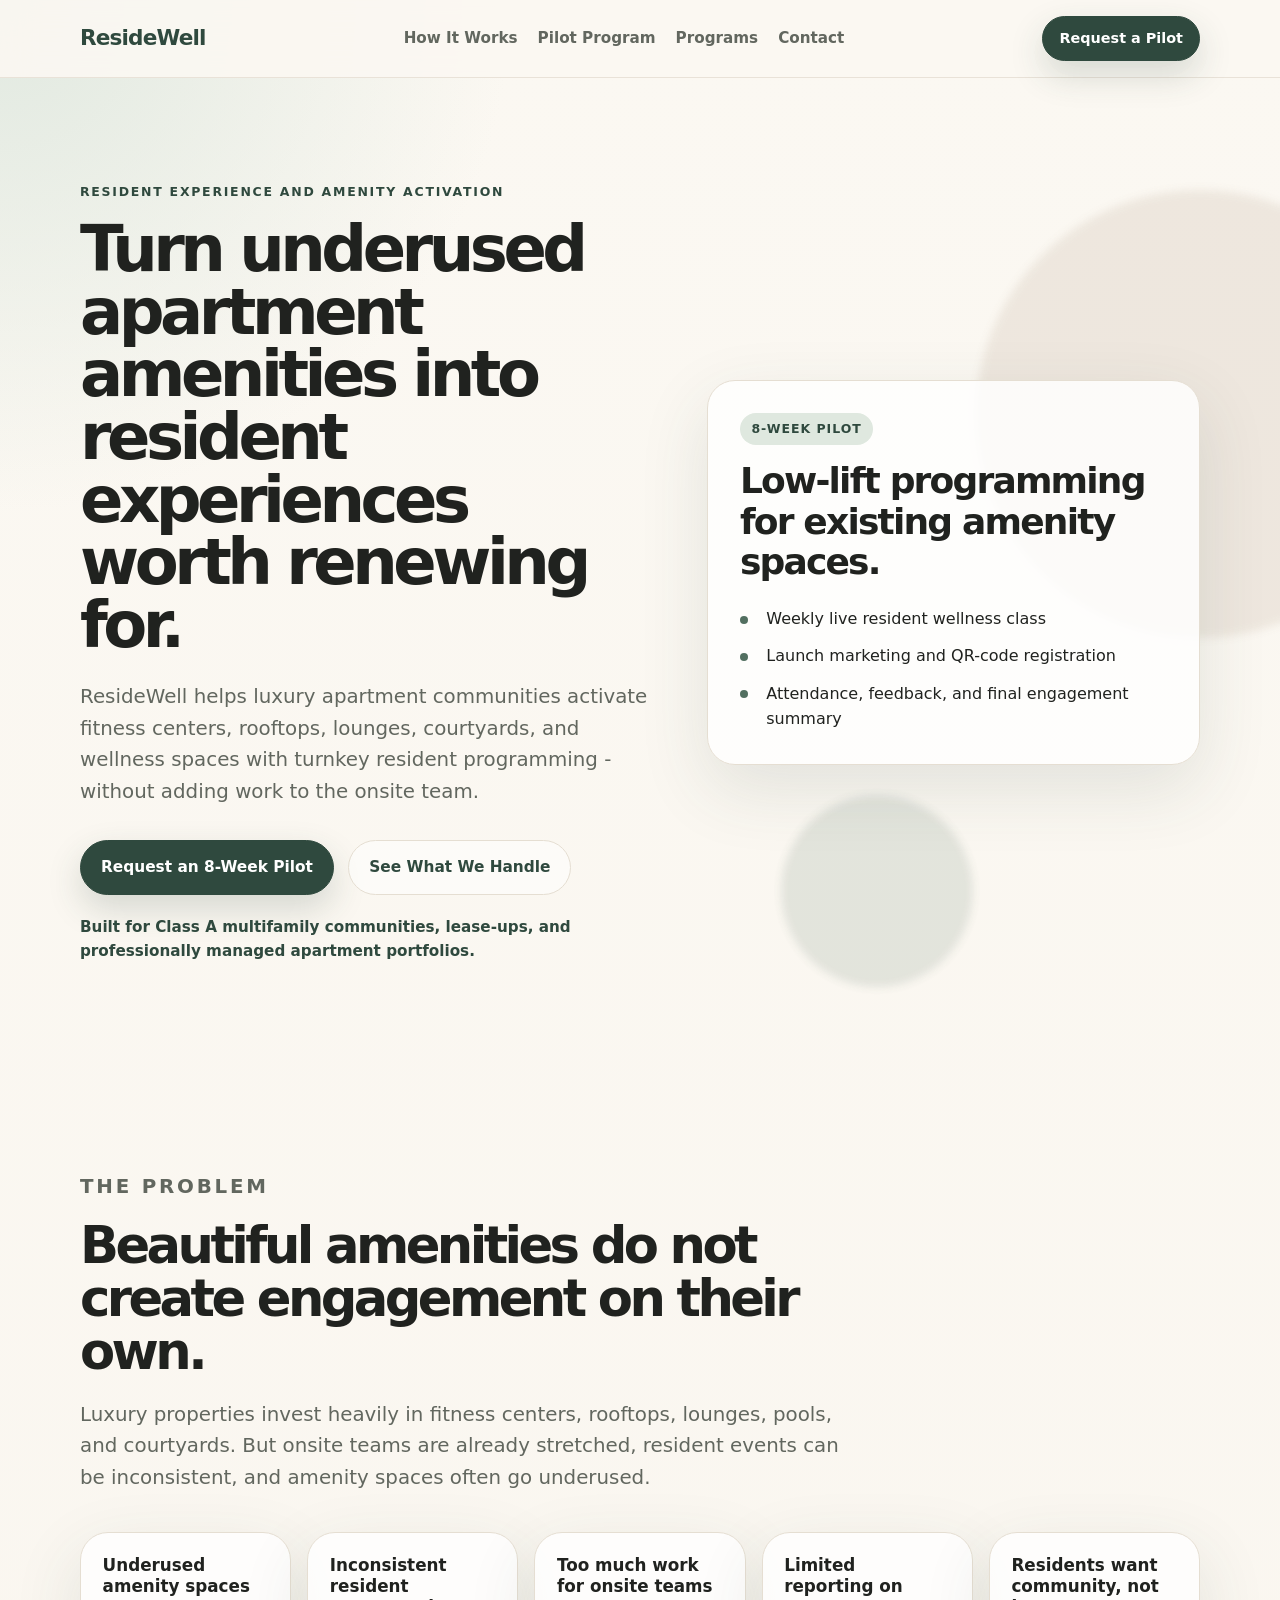
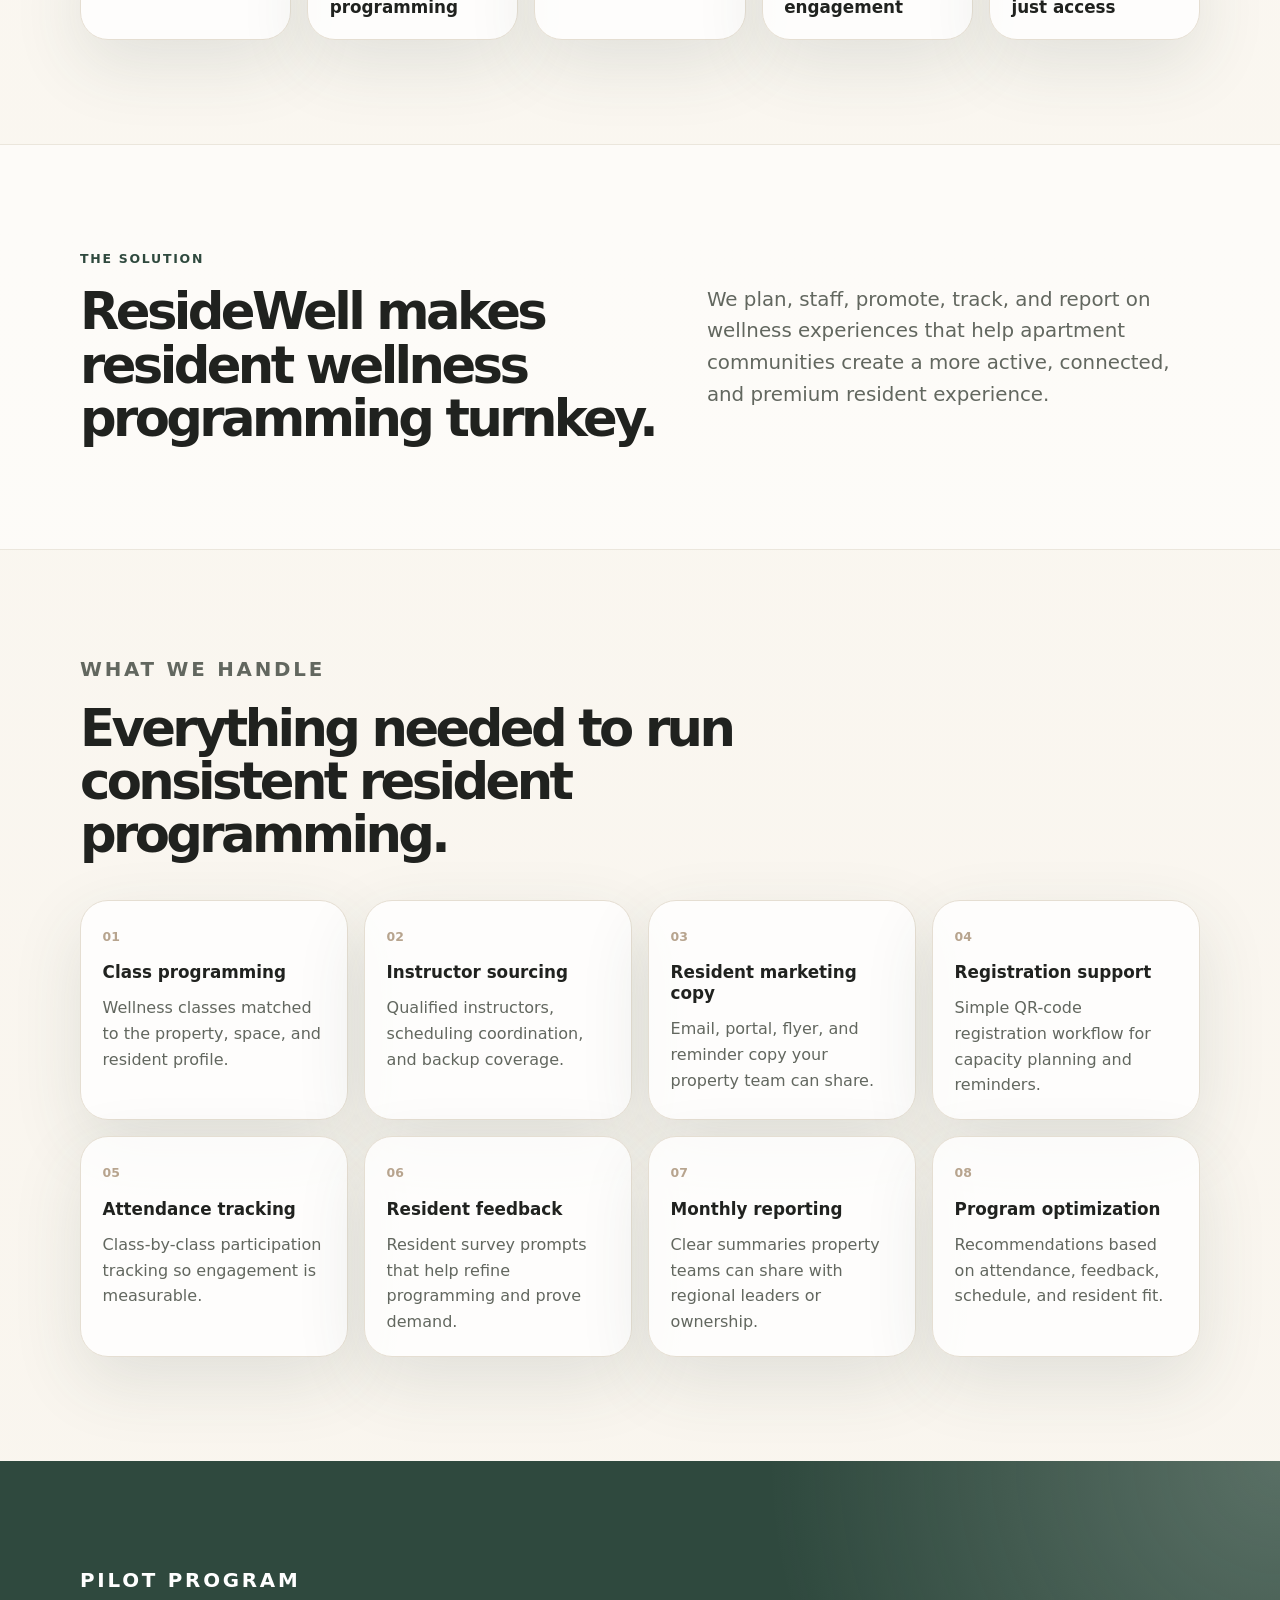
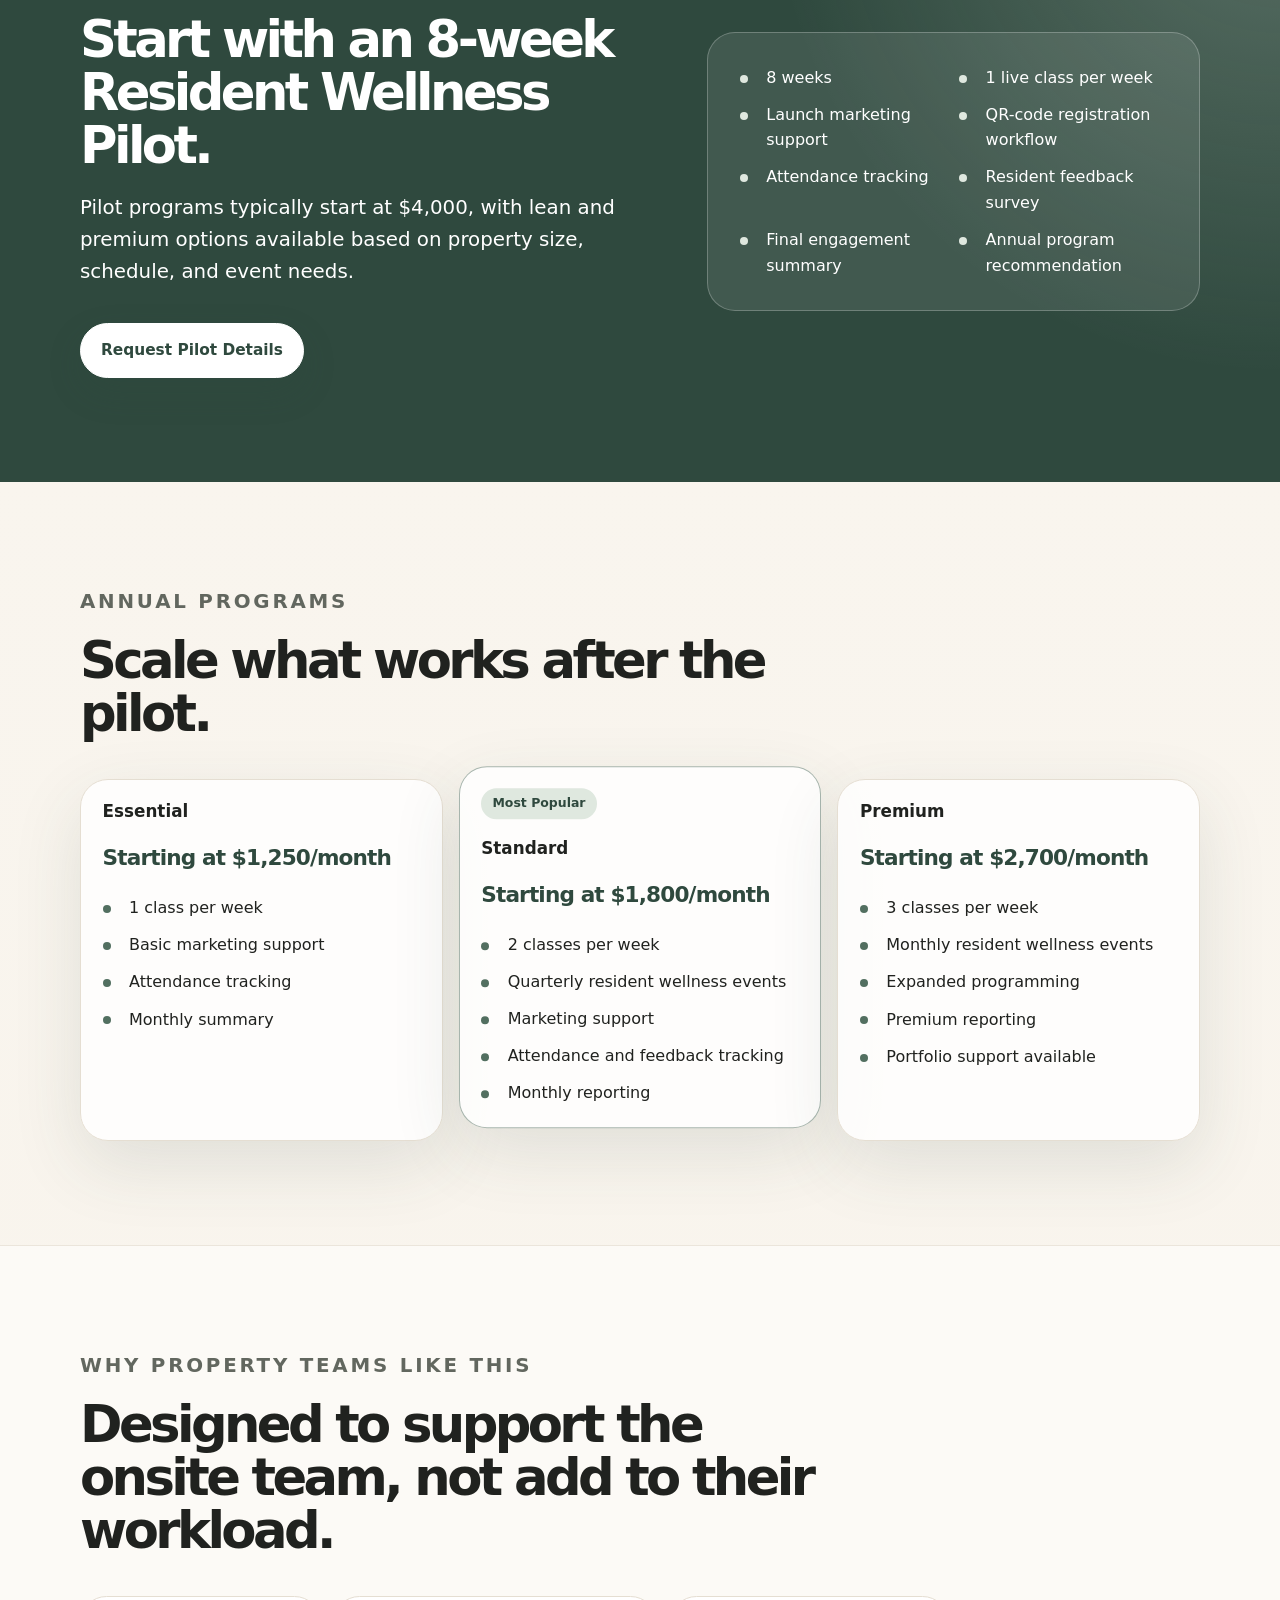
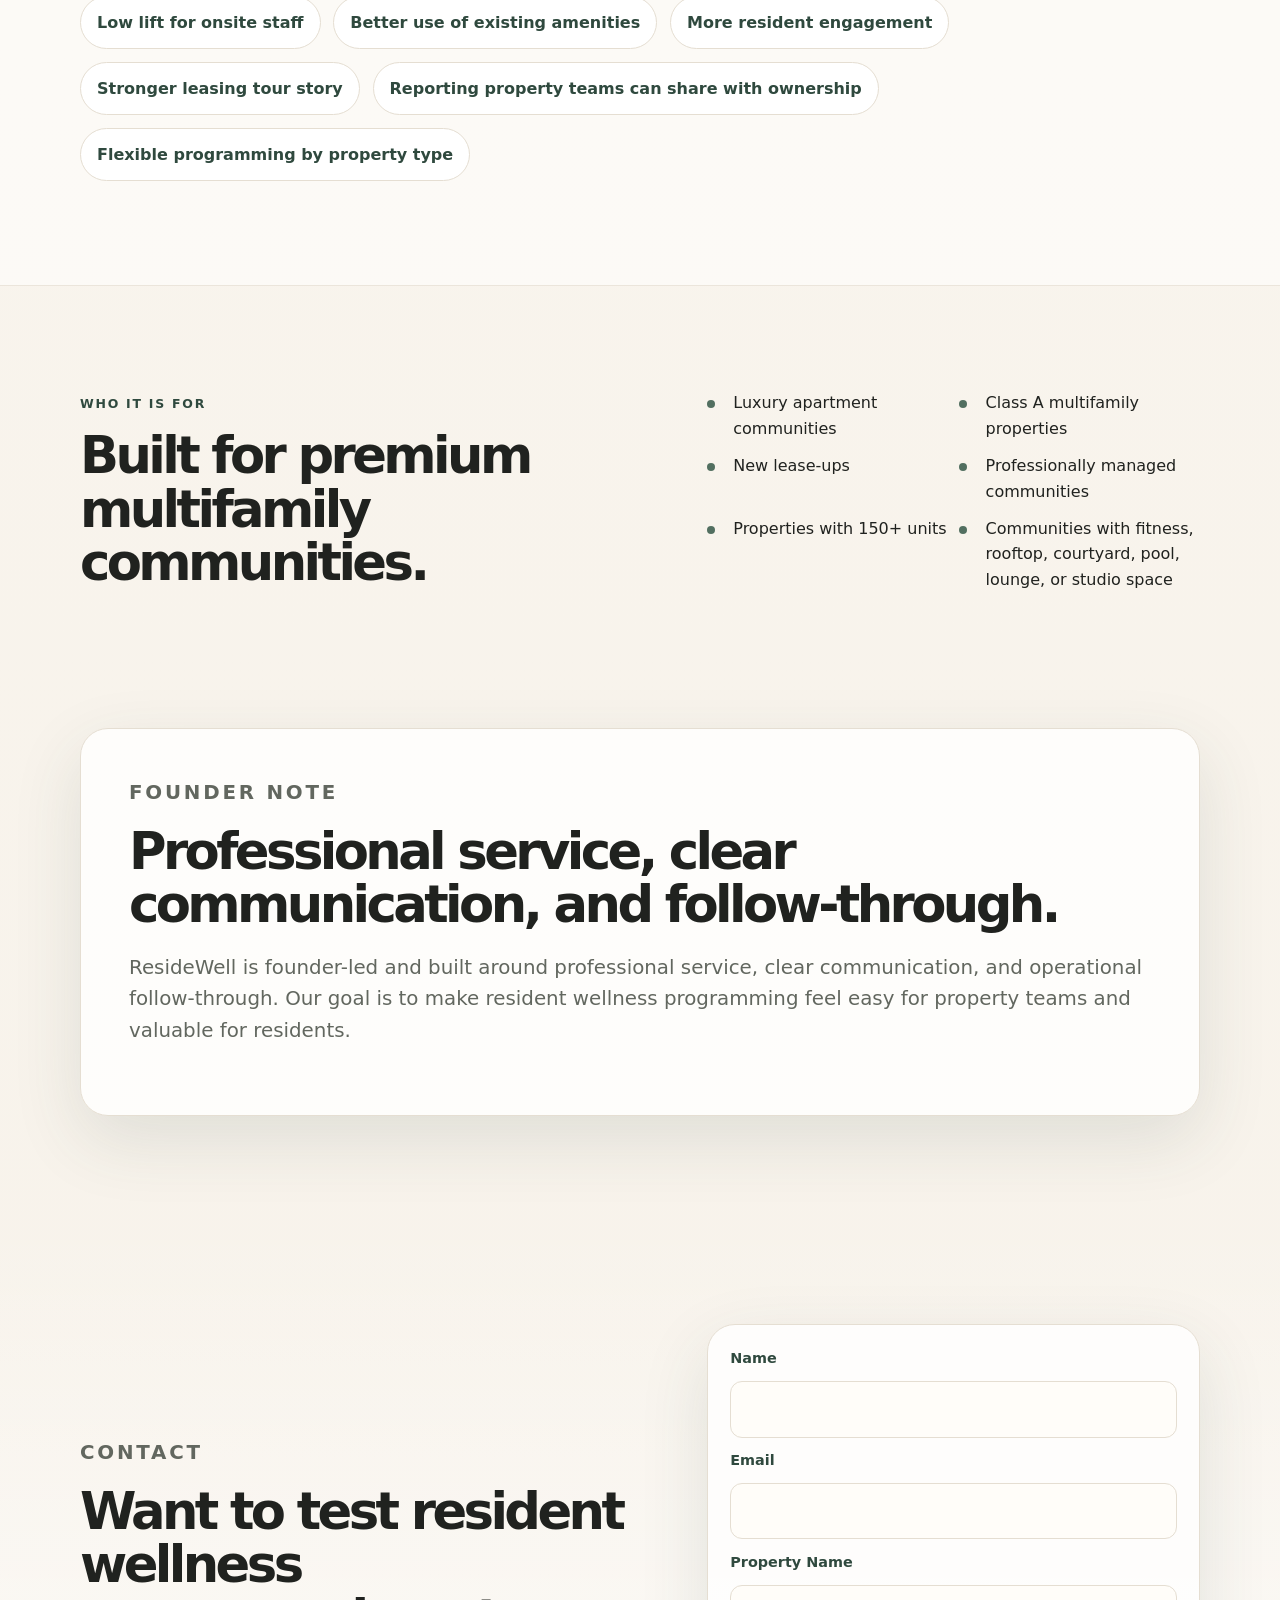
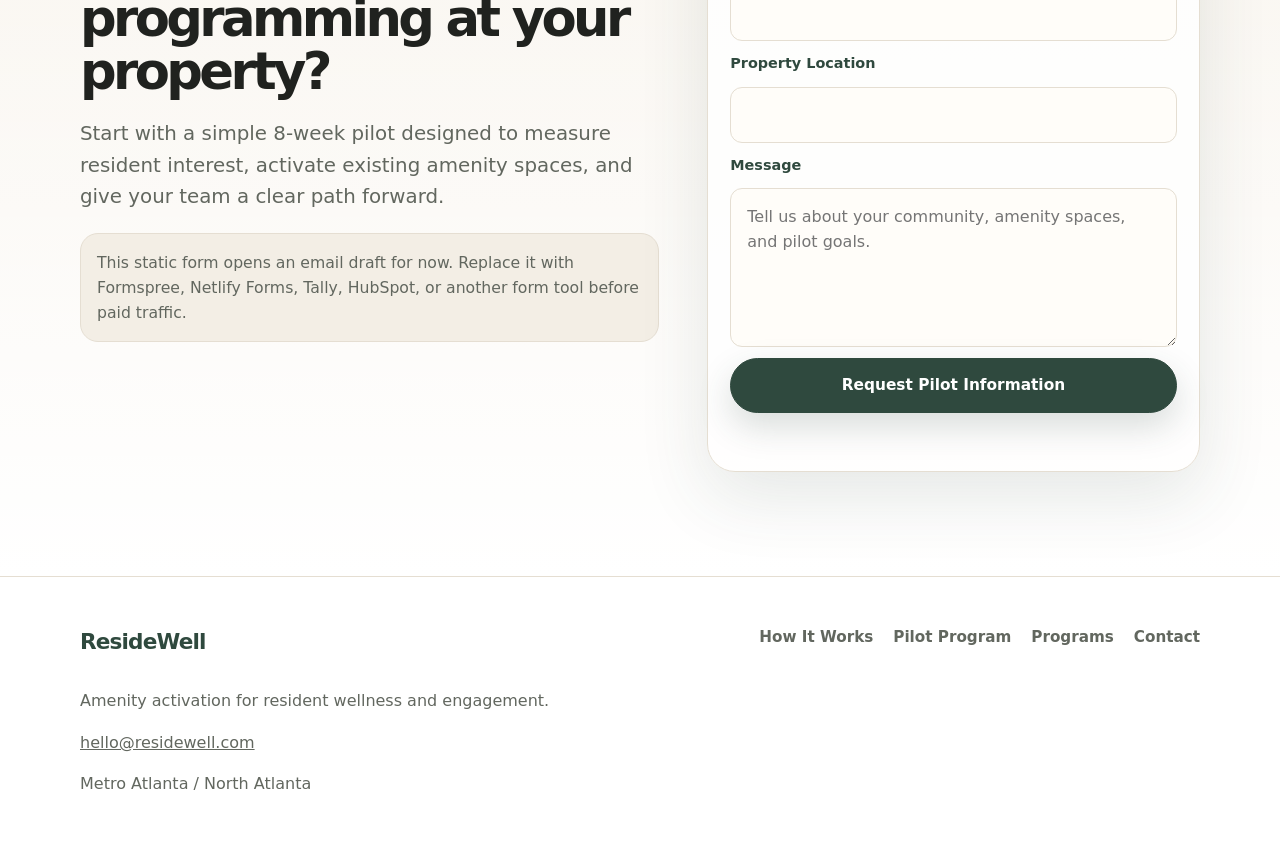
==== commit fe74ca9d: "Build ResideWell static landing page Co-authored-by: dvoalltop-ctrl <dvoalltop-ctrl@users.noreply.gi" ====
--- a/index.html
+++ b/index.html
@@ -8,73 +8,87 @@
       name="description"
       content="ResideWell helps luxury apartment communities activate amenity spaces with turnkey wellness classes, resident events, marketing support, attendance tracking, and reporting."
     />
-    <meta property="og:title" content="ResideWell | Resident Wellness Programming for Luxury Apartments" />
+    <meta name="robots" content="index, follow" />
+    <meta name="geo.region" content="US-GA" />
+    <meta name="geo.placename" content="Metro Atlanta, North Atlanta" />
+    <meta
+      property="og:title"
+      content="ResideWell | Resident Wellness Programming for Luxury Apartments"
+    />
     <meta
       property="og:description"
-      content="Turn underused amenity spaces into premium resident experiences with turnkey programming."
+      content="Turnkey resident wellness programming for Class A multifamily communities in Metro Atlanta and North Atlanta."
     />
     <meta property="og:type" content="website" />
-    <meta property="og:url" content="https://example.com" />
-    <meta property="og:site_name" content="ResideWell" />
-    <meta
-      name="keywords"
-      content="resident wellness programming, luxury apartments, amenity activation, metro atlanta, north atlanta, multifamily resident engagement"
-    />
+    <meta property="og:url" content="https://residewell.com/" />
+    <!-- Customize this after adding a branded social preview image. -->
+    <meta property="og:image" content="https://residewell.com/assets/og-placeholder.png" />
     <link rel="stylesheet" href="styles.css" />
   </head>
   <body>
-    <a class="skip-link" href="#main-content">Skip to content</a>
+    <a class="skip-link" href="#main">Skip to main content</a>
 
     <header class="site-header">
-      <div class="container nav-wrap">
+      <nav class="nav" aria-label="Primary navigation">
         <a class="logo" href="#top" aria-label="ResideWell home">ResideWell</a>
-        <nav aria-label="Primary">
-          <ul class="nav-links">
-            <li><a href="#how-it-works">How It Works</a></li>
-            <li><a href="#pilot-program">Pilot Program</a></li>
-            <li><a href="#programs">Programs</a></li>
-            <li><a href="#contact">Contact</a></li>
-          </ul>
-        </nav>
-        <a class="btn btn-primary nav-cta" href="#contact">Request a Pilot</a>
-      </div>
+        <div class="nav-links" aria-label="Main links">
+          <a href="#how-it-works">How It Works</a>
+          <a href="#pilot">Pilot Program</a>
+          <a href="#programs">Programs</a>
+          <a href="#contact">Contact</a>
+        </div>
+        <a class="button button-small" href="#contact">Request a Pilot</a>
+      </nav>
     </header>
 
-    <main id="main-content">
-      <section id="top" class="hero section">
+    <main id="main">
+      <section class="hero section" id="top" aria-labelledby="hero-title">
+        <div class="hero-shape hero-shape-one" aria-hidden="true"></div>
+        <div class="hero-shape hero-shape-two" aria-hidden="true"></div>
         <div class="container hero-grid">
-          <div>
-            <h1>
-              Turn underused apartment amenities into resident experiences worth
-              renewing for.
+          <div class="hero-copy">
+            <p class="eyebrow">Resident experience and amenity activation</p>
+            <h1 id="hero-title">
+              Turn underused apartment amenities into resident experiences worth renewing for.
             </h1>
-            <p class="lead">
+            <p class="hero-subheadline">
               ResideWell helps luxury apartment communities activate fitness centers,
               rooftops, lounges, courtyards, and wellness spaces with turnkey resident
-              programming — without adding work to the onsite team.
-            </p>
-            <div class="cta-group">
-              <a class="btn btn-primary" href="#contact">Request an 8-Week Pilot</a>
-              <a class="btn btn-secondary" href="#what-we-handle">See What We Handle</a>
+              programming - without adding work to the onsite team.
+            </p>
+            <div class="button-row" aria-label="Primary calls to action">
+              <a class="button" href="#contact">Request an 8-Week Pilot</a>
+              <a class="button button-secondary" href="#how-it-works">See What We Handle</a>
             </div>
             <p class="trust-line">
               Built for Class A multifamily communities, lease-ups, and professionally
               managed apartment portfolios.
             </p>
           </div>
-          <div class="hero-shape" aria-hidden="true"></div>
-        </div>
-      </section>
-
-      <section id="how-it-works" class="section section-surface">
+          <aside class="hero-card" aria-label="Pilot snapshot">
+            <p class="card-label">8-week pilot</p>
+            <h2>Low-lift programming for existing amenity spaces.</h2>
+            <ul class="check-list">
+              <li>Weekly live resident wellness class</li>
+              <li>Launch marketing and QR-code registration</li>
+              <li>Attendance, feedback, and final engagement summary</li>
+            </ul>
+          </aside>
+        </div>
+      </section>
+
+      <section class="section" id="problem" aria-labelledby="problem-title">
         <div class="container">
-          <h2>Beautiful amenities do not create engagement on their own.</h2>
-          <p>
-            Luxury properties invest heavily in fitness centers, rooftops, lounges,
-            pools, and courtyards. But onsite teams are already stretched, resident
-            events can be inconsistent, and amenity spaces often go underused.
-          </p>
-          <div class="card-grid">
+          <div class="section-heading">
+            <p class="eyebrow">The problem</p>
+            <h2 id="problem-title">Beautiful amenities do not create engagement on their own.</h2>
+            <p>
+              Luxury properties invest heavily in fitness centers, rooftops, lounges,
+              pools, and courtyards. But onsite teams are already stretched, resident
+              events can be inconsistent, and amenity spaces often go underused.
+            </p>
+          </div>
+          <div class="card-grid five-card-grid">
             <article class="card"><h3>Underused amenity spaces</h3></article>
             <article class="card"><h3>Inconsistent resident programming</h3></article>
             <article class="card"><h3>Too much work for onsite teams</h3></article>
@@ -84,38 +98,84 @@
         </div>
       </section>
 
-      <section class="section">
+      <section class="section section-tint" id="solution" aria-labelledby="solution-title">
+        <div class="container split">
+          <div>
+            <p class="eyebrow">The solution</p>
+            <h2 id="solution-title">ResideWell makes resident wellness programming turnkey.</h2>
+          </div>
+          <p class="lead">
+            We plan, staff, promote, track, and report on wellness experiences that help
+            apartment communities create a more active, connected, and premium resident
+            experience.
+          </p>
+        </div>
+      </section>
+
+      <section class="section" id="how-it-works" aria-labelledby="handle-title">
         <div class="container">
-          <h2>ResideWell makes resident wellness programming turnkey.</h2>
-          <p>
-            We plan, staff, promote, track, and report on wellness experiences that
-            help apartment communities create a more active, connected, and premium
-            resident experience.
-          </p>
-        </div>
-      </section>
-
-      <section id="what-we-handle" class="section section-surface">
-        <div class="container">
-          <h2>What we handle</h2>
-          <div class="card-grid card-grid-tight">
-            <article class="card"><h3>Class programming</h3></article>
-            <article class="card"><h3>Instructor sourcing</h3></article>
-            <article class="card"><h3>Resident marketing copy</h3></article>
-            <article class="card"><h3>Registration support</h3></article>
-            <article class="card"><h3>Attendance tracking</h3></article>
-            <article class="card"><h3>Resident feedback</h3></article>
-            <article class="card"><h3>Monthly reporting</h3></article>
-            <article class="card"><h3>Program optimization</h3></article>
-          </div>
-        </div>
-      </section>
-
-      <section id="pilot-program" class="section">
-        <div class="container">
-          <h2>Start with an 8-week Resident Wellness Pilot.</h2>
+          <div class="section-heading">
+            <p class="eyebrow">What we handle</p>
+            <h2 id="handle-title">Everything needed to run consistent resident programming.</h2>
+          </div>
+          <div class="card-grid service-grid">
+            <article class="card service-card">
+              <span aria-hidden="true">01</span>
+              <h3>Class programming</h3>
+              <p>Wellness classes matched to the property, space, and resident profile.</p>
+            </article>
+            <article class="card service-card">
+              <span aria-hidden="true">02</span>
+              <h3>Instructor sourcing</h3>
+              <p>Qualified instructors, scheduling coordination, and backup coverage.</p>
+            </article>
+            <article class="card service-card">
+              <span aria-hidden="true">03</span>
+              <h3>Resident marketing copy</h3>
+              <p>Email, portal, flyer, and reminder copy your property team can share.</p>
+            </article>
+            <article class="card service-card">
+              <span aria-hidden="true">04</span>
+              <h3>Registration support</h3>
+              <p>Simple QR-code registration workflow for capacity planning and reminders.</p>
+            </article>
+            <article class="card service-card">
+              <span aria-hidden="true">05</span>
+              <h3>Attendance tracking</h3>
+              <p>Class-by-class participation tracking so engagement is measurable.</p>
+            </article>
+            <article class="card service-card">
+              <span aria-hidden="true">06</span>
+              <h3>Resident feedback</h3>
+              <p>Resident survey prompts that help refine programming and prove demand.</p>
+            </article>
+            <article class="card service-card">
+              <span aria-hidden="true">07</span>
+              <h3>Monthly reporting</h3>
+              <p>Clear summaries property teams can share with regional leaders or ownership.</p>
+            </article>
+            <article class="card service-card">
+              <span aria-hidden="true">08</span>
+              <h3>Program optimization</h3>
+              <p>Recommendations based on attendance, feedback, schedule, and resident fit.</p>
+            </article>
+          </div>
+        </div>
+      </section>
+
+      <section class="section section-deep" id="pilot" aria-labelledby="pilot-title">
+        <div class="container pilot-layout">
+          <div>
+            <p class="eyebrow">Pilot program</p>
+            <h2 id="pilot-title">Start with an 8-week Resident Wellness Pilot.</h2>
+            <p>
+              Pilot programs typically start at $4,000, with lean and premium options
+              available based on property size, schedule, and event needs.
+            </p>
+            <a class="button button-light" href="#contact">Request Pilot Details</a>
+          </div>
           <div class="pilot-panel">
-            <ul class="check-list">
+            <ul class="check-list two-column-list">
               <li>8 weeks</li>
               <li>1 live class per week</li>
               <li>Launch marketing support</li>
@@ -125,137 +185,138 @@
               <li>Final engagement summary</li>
               <li>Annual program recommendation</li>
             </ul>
-            <p class="pilot-price">
-              Pilot programs typically start at $4,000, with lean and premium options
-              available based on property size, schedule, and event needs.
-            </p>
-            <a class="btn btn-primary" href="#contact">Request Pilot Details</a>
-          </div>
-        </div>
-      </section>
-
-      <section id="programs" class="section section-surface">
+          </div>
+        </div>
+      </section>
+
+      <section class="section" id="programs" aria-labelledby="programs-title">
         <div class="container">
-          <h2>Annual program options</h2>
+          <div class="section-heading">
+            <p class="eyebrow">Annual programs</p>
+            <h2 id="programs-title">Scale what works after the pilot.</h2>
+          </div>
           <div class="pricing-grid">
             <article class="price-card">
               <h3>Essential</h3>
+              <p class="price">Starting at $1,250/month</p>
               <ul class="check-list">
                 <li>1 class per week</li>
                 <li>Basic marketing support</li>
                 <li>Attendance tracking</li>
                 <li>Monthly summary</li>
-                <li>Starting at $1,250/month</li>
               </ul>
             </article>
-            <article class="price-card featured">
+            <article class="price-card featured-card">
               <p class="badge">Most Popular</p>
               <h3>Standard</h3>
+              <p class="price">Starting at $1,800/month</p>
               <ul class="check-list">
                 <li>2 classes per week</li>
                 <li>Quarterly resident wellness events</li>
                 <li>Marketing support</li>
                 <li>Attendance and feedback tracking</li>
                 <li>Monthly reporting</li>
-                <li>Starting at $1,800/month</li>
               </ul>
             </article>
             <article class="price-card">
               <h3>Premium</h3>
+              <p class="price">Starting at $2,700/month</p>
               <ul class="check-list">
                 <li>3 classes per week</li>
                 <li>Monthly resident wellness events</li>
                 <li>Expanded programming</li>
                 <li>Premium reporting</li>
                 <li>Portfolio support available</li>
-                <li>Starting at $2,700/month</li>
               </ul>
             </article>
           </div>
         </div>
       </section>
 
-      <section class="section">
-        <div class="container split-grid">
-          <article>
-            <h2>Why property teams like this</h2>
-            <ul class="check-list">
-              <li>Low lift for onsite staff</li>
-              <li>Better use of existing amenities</li>
-              <li>More resident engagement</li>
-              <li>Stronger leasing tour story</li>
-              <li>Reporting property teams can share with ownership</li>
-              <li>Flexible programming by property type</li>
-            </ul>
-          </article>
-          <article>
-            <h2>Who it is for</h2>
-            <ul class="check-list">
-              <li>Luxury apartment communities</li>
-              <li>Class A multifamily properties</li>
-              <li>New lease-ups</li>
-              <li>Professionally managed communities</li>
-              <li>Properties with 150+ units</li>
-              <li>
-                Communities with fitness, rooftop, courtyard, pool, lounge, or studio
-                space
-              </li>
-            </ul>
-          </article>
-        </div>
-      </section>
-
-      <section class="section section-surface">
-        <div class="container founder-note">
-          <h2>Founder note</h2>
+      <section class="section section-tint" id="why" aria-labelledby="why-title">
+        <div class="container">
+          <div class="section-heading">
+            <p class="eyebrow">Why property teams like this</p>
+            <h2 id="why-title">Designed to support the onsite team, not add to their workload.</h2>
+          </div>
+          <div class="benefit-list">
+            <span>Low lift for onsite staff</span>
+            <span>Better use of existing amenities</span>
+            <span>More resident engagement</span>
+            <span>Stronger leasing tour story</span>
+            <span>Reporting property teams can share with ownership</span>
+            <span>Flexible programming by property type</span>
+          </div>
+        </div>
+      </section>
+
+      <section class="section" id="fit" aria-labelledby="fit-title">
+        <div class="container split">
+          <div>
+            <p class="eyebrow">Who it is for</p>
+            <h2 id="fit-title">Built for premium multifamily communities.</h2>
+          </div>
+          <ul class="check-list large-list">
+            <li>Luxury apartment communities</li>
+            <li>Class A multifamily properties</li>
+            <li>New lease-ups</li>
+            <li>Professionally managed communities</li>
+            <li>Properties with 150+ units</li>
+            <li>Communities with fitness, rooftop, courtyard, pool, lounge, or studio space</li>
+          </ul>
+        </div>
+      </section>
+
+      <section class="section founder-section" aria-labelledby="founder-title">
+        <div class="container founder-card">
+          <p class="eyebrow">Founder note</p>
+          <h2 id="founder-title">Professional service, clear communication, and follow-through.</h2>
           <p>
             ResideWell is founder-led and built around professional service, clear
             communication, and operational follow-through. Our goal is to make resident
-            wellness programming feel easy for property teams and valuable for
-            residents.
+            wellness programming feel easy for property teams and valuable for residents.
           </p>
-          <p class="customize-note">
-            <!-- Optional customization: add founder name in this section when available. -->
-          </p>
-        </div>
-      </section>
-
-      <section id="contact" class="section">
-        <div class="container contact-layout">
+        </div>
+      </section>
+
+      <section class="section contact-section" id="contact" aria-labelledby="contact-title">
+        <div class="container contact-grid">
           <div>
-            <h2>Want to test resident wellness programming at your property?</h2>
+            <p class="eyebrow">Contact</p>
+            <h2 id="contact-title">Want to test resident wellness programming at your property?</h2>
             <p>
               Start with a simple 8-week pilot designed to measure resident interest,
-              activate existing amenity spaces, and give your team a clear path
-              forward.
-            </p>
-          </div>
-          <form
-            id="contact-form"
-            class="contact-form"
-            data-email="hello@residewell.com"
-            aria-label="Request pilot information form"
-          >
+              activate existing amenity spaces, and give your team a clear path forward.
+            </p>
+            <p class="contact-note">
+              This static form opens an email draft for now. Replace it with Formspree,
+              Netlify Forms, Tally, HubSpot, or another form tool before paid traffic.
+            </p>
+          </div>
+          <form class="contact-form" id="pilot-form">
             <label for="name">Name</label>
-            <input id="name" name="name" type="text" required />
+            <input id="name" name="name" type="text" autocomplete="name" required />
 
             <label for="email">Email</label>
-            <input id="email" name="email" type="email" required />
-
-            <label for="property-name">Property Name</label>
-            <input id="property-name" name="propertyName" type="text" required />
-
-            <label for="property-location">Property Location</label>
-            <input id="property-location" name="propertyLocation" type="text" required />
+            <input id="email" name="email" type="email" autocomplete="email" required />
+
+            <label for="property">Property Name</label>
+            <input id="property" name="property" type="text" autocomplete="organization" />
+
+            <label for="location">Property Location</label>
+            <input id="location" name="location" type="text" autocomplete="address-level2" />
 
             <label for="message">Message</label>
-            <textarea id="message" name="message" rows="4" required></textarea>
-
-            <button class="btn btn-primary" type="submit">Request Pilot Information</button>
-            <p class="form-note" id="form-note">
-              Static form placeholder: submitting opens your email client using a mailto
-              draft.
-            </p>
+            <textarea
+              id="message"
+              name="message"
+              rows="5"
+              placeholder="Tell us about your community, amenity spaces, and pilot goals."
+            ></textarea>
+
+            <!-- Customize the fallback email in script.js before publishing. -->
+            <button class="button" type="submit">Request Pilot Information</button>
+            <p class="form-status" id="form-status" role="status" aria-live="polite"></p>
           </form>
         </div>
       </section>
@@ -264,18 +325,17 @@
     <footer class="site-footer">
       <div class="container footer-grid">
         <div>
-          <p class="footer-brand">ResideWell</p>
+          <a class="logo footer-logo" href="#top">ResideWell</a>
           <p>Amenity activation for resident wellness and engagement.</p>
+          <!-- Replace this placeholder email before publishing. -->
           <p><a href="mailto:hello@residewell.com">hello@residewell.com</a></p>
           <p>Metro Atlanta / North Atlanta</p>
         </div>
-        <nav aria-label="Footer links">
-          <ul>
-            <li><a href="#how-it-works">How It Works</a></li>
-            <li><a href="#pilot-program">Pilot Program</a></li>
-            <li><a href="#programs">Programs</a></li>
-            <li><a href="#contact">Contact</a></li>
-          </ul>
+        <nav class="footer-links" aria-label="Footer navigation">
+          <a href="#how-it-works">How It Works</a>
+          <a href="#pilot">Pilot Program</a>
+          <a href="#programs">Programs</a>
+          <a href="#contact">Contact</a>
         </nav>
       </div>
     </footer>
--- a/styles.css
+++ b/styles.css
@@ -1,15 +1,22 @@
 :root {
-  --bg: #f6f3ee;
-  --surface: #fdfcf9;
-  --text: #222629;
-  --muted: #5c6462;
-  --sage: #6f8579;
-  --sage-dark: #567063;
-  --taupe: #d8cfc2;
-  --line: #e3ddd4;
-  --radius-lg: 18px;
-  --radius-md: 12px;
-  --shadow-soft: 0 14px 32px rgba(34, 38, 41, 0.08);
+  --color-background: #fbf8f2;
+  --color-surface: #ffffff;
+  --color-surface-muted: #f3eee5;
+  --color-text: #20221f;
+  --color-muted: #62675f;
+  --color-accent: #526f60;
+  --color-accent-dark: #2f493e;
+  --color-accent-soft: #dfe8df;
+  --color-taupe: #b7a48e;
+  --color-border: #e5ded2;
+  --shadow-soft: 0 24px 70px rgba(47, 73, 62, 0.12);
+  --radius-lg: 28px;
+  --radius-md: 18px;
+  --radius-sm: 12px;
+  --container: 1120px;
+  --font-main:
+    Inter, ui-sans-serif, system-ui, -apple-system, BlinkMacSystemFont, "Segoe UI",
+    sans-serif;
 }
 
 *,
@@ -24,53 +31,65 @@
 
 body {
   margin: 0;
-  font-family: -apple-system, BlinkMacSystemFont, "Segoe UI", Roboto, "Helvetica Neue",
-    Arial, sans-serif;
-  color: var(--text);
-  background: linear-gradient(180deg, #faf8f4 0%, var(--bg) 60%, #f8f4ee 100%);
+  color: var(--color-text);
+  background:
+    radial-gradient(circle at top left, rgba(223, 232, 223, 0.95), transparent 32rem),
+    linear-gradient(180deg, #fbf8f2 0%, #f7f2ea 100%);
+  font-family: var(--font-main);
   line-height: 1.6;
+  text-rendering: optimizeLegibility;
+  -webkit-font-smoothing: antialiased;
+}
+
+body.form-submitted .contact-form {
+  border-color: rgba(82, 111, 96, 0.45);
+}
+
+a {
+  color: inherit;
+}
+
+img,
+svg {
+  max-width: 100%;
 }
 
 .skip-link {
   position: absolute;
-  left: -9999px;
-  top: 0;
+  top: -100px;
+  left: 1rem;
+  z-index: 1000;
+  padding: 0.75rem 1rem;
+  color: #ffffff;
+  background: var(--color-accent-dark);
+  border-radius: var(--radius-sm);
 }
 
 .skip-link:focus {
-  left: 1rem;
   top: 1rem;
-  background: #fff;
-  padding: 0.5rem 0.75rem;
-  border-radius: 8px;
-  z-index: 1000;
-}
-
-.container {
-  width: min(1100px, calc(100% - 2.5rem));
-  margin: 0 auto;
-}
-
-.section {
-  padding: 4.75rem 0;
-}
-
-.section-surface {
-  background: var(--surface);
-  border-top: 1px solid rgba(227, 221, 212, 0.5);
-  border-bottom: 1px solid rgba(227, 221, 212, 0.5);
+}
+
+:focus-visible {
+  outline: 3px solid rgba(82, 111, 96, 0.45);
+  outline-offset: 4px;
 }
 
 .site-header {
   position: sticky;
   top: 0;
-  z-index: 20;
-  backdrop-filter: blur(8px);
-  background: rgba(248, 244, 238, 0.88);
-  border-bottom: 1px solid var(--line);
-}
-
-.nav-wrap {
+  z-index: 100;
+  background: rgba(251, 248, 242, 0.9);
+  border-bottom: 1px solid rgba(229, 222, 210, 0.8);
+  backdrop-filter: blur(16px);
+}
+
+.nav,
+.container {
+  width: min(100% - 2rem, var(--container));
+  margin: 0 auto;
+}
+
+.nav {
   display: flex;
   align-items: center;
   justify-content: space-between;
@@ -79,329 +98,560 @@
 }
 
 .logo {
-  color: var(--text);
+  color: var(--color-accent-dark);
+  font-size: 1.35rem;
+  font-weight: 760;
+  letter-spacing: -0.04em;
   text-decoration: none;
-  font-size: 1.3rem;
-  letter-spacing: 0.03em;
-  font-weight: 640;
-}
-
-.nav-links {
-  list-style: none;
+}
+
+.nav-links,
+.footer-links {
   display: flex;
   align-items: center;
-  gap: 1.1rem;
+  gap: 1.25rem;
+}
+
+.nav-links a,
+.footer-links a {
+  color: var(--color-muted);
+  font-size: 0.95rem;
+  font-weight: 650;
+  text-decoration: none;
+}
+
+.nav-links a:hover,
+.footer-links a:hover {
+  color: var(--color-accent-dark);
+}
+
+.section {
+  padding: 6.5rem 0;
+}
+
+.hero {
+  position: relative;
+  min-height: calc(100vh - 76px);
+  overflow: hidden;
+  display: flex;
+  align-items: center;
+}
+
+.hero-grid,
+.contact-grid,
+.pilot-layout,
+.split,
+.footer-grid {
+  display: grid;
+  grid-template-columns: 1.08fr 0.92fr;
+  gap: 3rem;
+  align-items: center;
+}
+
+.hero-copy {
+  position: relative;
+  z-index: 1;
+}
+
+.hero h1,
+.section-heading h2,
+.split h2,
+.pilot-layout h2,
+.founder-card h2,
+.contact-grid h2 {
   margin: 0;
-  padding: 0;
-}
-
-.nav-links a {
-  color: var(--muted);
-  text-decoration: none;
+  color: var(--color-text);
+  font-size: clamp(2.25rem, 5vw, 5.3rem);
+  line-height: 0.98;
+  letter-spacing: -0.07em;
+}
+
+.section-heading h2,
+.split h2,
+.pilot-layout h2,
+.founder-card h2,
+.contact-grid h2 {
+  font-size: clamp(2rem, 4vw, 3.5rem);
+  line-height: 1.04;
+}
+
+.eyebrow {
+  margin: 0 0 1rem;
+  color: var(--color-accent-dark);
+  font-size: 0.78rem;
+  font-weight: 800;
+  letter-spacing: 0.14em;
+  text-transform: uppercase;
+}
+
+.hero-subheadline,
+.lead,
+.section-heading p,
+.pilot-layout p,
+.founder-card p,
+.contact-grid p {
+  color: var(--color-muted);
+  font-size: clamp(1.05rem, 2vw, 1.24rem);
+}
+
+.hero-subheadline {
+  max-width: 48rem;
+  margin: 1.5rem 0 0;
+}
+
+.trust-line {
+  max-width: 39rem;
+  margin: 1.25rem 0 0;
+  color: var(--color-accent-dark);
   font-size: 0.95rem;
-}
-
-.nav-links a:hover {
-  color: var(--text);
-}
-
-.btn {
+  font-weight: 700;
+}
+
+.button-row {
+  display: flex;
+  flex-wrap: wrap;
+  gap: 0.9rem;
+  margin-top: 2rem;
+}
+
+.button {
   display: inline-flex;
   align-items: center;
   justify-content: center;
+  min-height: 3rem;
+  padding: 0.88rem 1.25rem;
+  color: #ffffff;
+  background: var(--color-accent-dark);
+  border: 1px solid var(--color-accent-dark);
   border-radius: 999px;
-  border: 1px solid transparent;
+  box-shadow: 0 14px 34px rgba(47, 73, 62, 0.18);
+  cursor: pointer;
+  font: inherit;
+  font-size: 0.96rem;
+  font-weight: 760;
+  text-align: center;
   text-decoration: none;
-  padding: 0.78rem 1.2rem;
-  font-weight: 600;
-  cursor: pointer;
-  transition: all 180ms ease;
-}
-
-.btn-primary {
-  background: var(--sage-dark);
-  color: #f6f8f6;
-}
-
-.btn-primary:hover {
-  background: #455f53;
-}
-
-.btn-secondary {
-  border-color: var(--line);
-  background: #fff;
-  color: var(--text);
-}
-
-.btn-secondary:hover {
-  border-color: var(--sage);
-}
-
-.btn:focus-visible,
-input:focus-visible,
-textarea:focus-visible,
-a:focus-visible {
-  outline: 3px solid #264fbb;
-  outline-offset: 3px;
-}
-
-.hero-grid {
-  display: grid;
-  grid-template-columns: 1.3fr 1fr;
-  gap: 2rem;
-  align-items: center;
-}
-
-h1,
-h2,
-h3 {
-  line-height: 1.2;
-  margin: 0 0 0.9rem;
-  letter-spacing: -0.02em;
-}
-
-h1 {
-  font-size: clamp(2.05rem, 4.8vw, 3.4rem);
-  max-width: 18ch;
-}
-
-h2 {
-  font-size: clamp(1.4rem, 3vw, 2.1rem);
-}
-
-h3 {
-  font-size: 1.02rem;
-  margin: 0;
-}
-
-p {
+  transition:
+    transform 180ms ease,
+    box-shadow 180ms ease,
+    background 180ms ease;
+}
+
+.button:hover {
+  background: var(--color-accent);
+  box-shadow: 0 18px 42px rgba(47, 73, 62, 0.22);
+  transform: translateY(-2px);
+}
+
+.button-secondary {
+  color: var(--color-accent-dark);
+  background: rgba(255, 255, 255, 0.55);
+  border-color: var(--color-border);
+  box-shadow: none;
+}
+
+.button-secondary:hover {
+  color: #ffffff;
+  border-color: var(--color-accent);
+}
+
+.button-small {
+  min-height: 2.45rem;
+  padding: 0.62rem 1rem;
+  font-size: 0.9rem;
+}
+
+.button-light {
+  margin-top: 1rem;
+  color: var(--color-accent-dark);
+  background: #ffffff;
+  border-color: #ffffff;
+}
+
+.button-light:hover {
+  color: #ffffff;
+}
+
+.hero-card,
+.card,
+.price-card,
+.founder-card,
+.contact-form {
+  background: rgba(255, 255, 255, 0.82);
+  border: 1px solid var(--color-border);
+  border-radius: var(--radius-lg);
+  box-shadow: var(--shadow-soft);
+}
+
+.hero-card {
+  position: relative;
+  z-index: 1;
+  padding: 2rem;
+}
+
+.hero-card h2 {
+  margin: 0 0 1.5rem;
+  font-size: clamp(1.55rem, 3vw, 2.25rem);
+  line-height: 1.12;
+  letter-spacing: -0.05em;
+}
+
+.card-label {
+  display: inline-flex;
   margin: 0 0 1rem;
-  color: var(--muted);
-}
-
-.lead {
-  font-size: 1.08rem;
-  max-width: 60ch;
-}
-
-.cta-group {
-  display: flex;
-  flex-wrap: wrap;
-  gap: 0.75rem;
-  margin: 1.5rem 0 1.1rem;
-}
-
-.trust-line {
-  font-size: 0.92rem;
+  padding: 0.38rem 0.72rem;
+  color: var(--color-accent-dark);
+  background: var(--color-accent-soft);
+  border-radius: 999px;
+  font-size: 0.78rem;
+  font-weight: 800;
+  letter-spacing: 0.08em;
+  text-transform: uppercase;
 }
 
 .hero-shape {
-  min-height: 320px;
-  border-radius: 28px;
-  background: radial-gradient(circle at 35% 20%, #e8dfd3 0%, #d5cec3 38%, #b9c7bf 100%);
-  box-shadow: var(--shadow-soft);
-}
-
-.card-grid {
-  margin-top: 1.4rem;
-  display: grid;
-  grid-template-columns: repeat(3, minmax(0, 1fr));
-  gap: 0.95rem;
-}
-
-.card-grid-tight {
-  grid-template-columns: repeat(4, minmax(0, 1fr));
-}
-
-.card {
-  background: #fff;
-  border: 1px solid var(--line);
-  border-radius: var(--radius-md);
-  padding: 1.05rem;
-}
-
-.pilot-panel {
-  background: #fff;
-  border: 1px solid var(--line);
-  border-radius: var(--radius-lg);
-  padding: 1.25rem;
-  box-shadow: var(--shadow-soft);
-}
-
-.pilot-price {
-  margin-top: 1.2rem;
-  color: var(--text);
-  font-weight: 550;
-}
-
-.check-list {
-  margin: 0;
-  padding: 0;
-  list-style: none;
-  display: grid;
-  gap: 0.55rem;
-}
-
-.check-list li {
-  position: relative;
-  padding-left: 1.1rem;
-  color: var(--muted);
-}
-
-.check-list li::before {
-  content: "•";
   position: absolute;
-  left: 0;
-  color: var(--sage-dark);
-}
-
+  border-radius: 999px;
+  filter: blur(4px);
+  opacity: 0.8;
+}
+
+.hero-shape-one {
+  right: -9rem;
+  top: 7rem;
+  width: 28rem;
+  height: 28rem;
+  background: rgba(183, 164, 142, 0.24);
+}
+
+.hero-shape-two {
+  right: 24%;
+  bottom: 5rem;
+  width: 12rem;
+  height: 12rem;
+  background: rgba(82, 111, 96, 0.18);
+}
+
+.section-heading {
+  max-width: 760px;
+  margin-bottom: 2.4rem;
+}
+
+.section-tint {
+  background: rgba(255, 255, 255, 0.48);
+  border-block: 1px solid rgba(229, 222, 210, 0.72);
+}
+
+.section-deep {
+  color: #ffffff;
+  background:
+    radial-gradient(circle at top right, rgba(223, 232, 223, 0.24), transparent 32rem),
+    var(--color-accent-dark);
+}
+
+.section-deep h2,
+.section-deep .eyebrow,
+.section-deep p,
+.section-deep li {
+  color: #ffffff;
+}
+
+.card-grid,
 .pricing-grid {
   display: grid;
   grid-template-columns: repeat(3, minmax(0, 1fr));
   gap: 1rem;
 }
 
+.five-card-grid {
+  grid-template-columns: repeat(5, minmax(0, 1fr));
+}
+
+.service-grid {
+  grid-template-columns: repeat(4, minmax(0, 1fr));
+}
+
+.card,
 .price-card {
-  background: #fff;
-  border: 1px solid var(--line);
+  padding: 1.35rem;
+}
+
+.card h3,
+.price-card h3 {
+  margin: 0;
+  font-size: 1.05rem;
+  line-height: 1.25;
+}
+
+.service-card span {
+  display: inline-flex;
+  margin-bottom: 1rem;
+  color: var(--color-taupe);
+  font-size: 0.78rem;
+  font-weight: 850;
+}
+
+.service-card p {
+  margin: 0.75rem 0 0;
+  color: var(--color-muted);
+}
+
+.pilot-panel {
+  padding: 2rem;
+  background: rgba(255, 255, 255, 0.09);
+  border: 1px solid rgba(255, 255, 255, 0.24);
   border-radius: var(--radius-lg);
-  padding: 1.15rem;
+}
+
+.check-list {
+  display: grid;
+  gap: 0.72rem;
+  padding: 0;
+  margin: 0;
+  list-style: none;
+}
+
+.check-list li {
   position: relative;
-}
-
-.price-card.featured {
-  border-color: var(--sage-dark);
-  box-shadow: var(--shadow-soft);
+  padding-left: 1.65rem;
+}
+
+.check-list li::before {
+  content: "";
+  position: absolute;
+  left: 0;
+  top: 0.62em;
+  width: 0.5rem;
+  height: 0.5rem;
+  background: var(--color-accent);
+  border-radius: 999px;
+}
+
+.section-deep .check-list li::before {
+  background: var(--color-accent-soft);
+}
+
+.two-column-list,
+.large-list {
+  grid-template-columns: repeat(2, minmax(0, 1fr));
+}
+
+.price-card {
+  position: relative;
+  display: flex;
+  flex-direction: column;
+  gap: 1.2rem;
+}
+
+.price-card .price {
+  margin: 0;
+  color: var(--color-accent-dark);
+  font-size: 1.35rem;
+  font-weight: 850;
+  letter-spacing: -0.04em;
+}
+
+.featured-card {
+  border-color: rgba(82, 111, 96, 0.5);
+  transform: translateY(-0.8rem);
 }
 
 .badge {
-  display: inline-block;
-  margin-bottom: 0.4rem;
+  align-self: flex-start;
+  margin: 0;
+  padding: 0.32rem 0.7rem;
+  color: var(--color-accent-dark);
+  background: var(--color-accent-soft);
+  border-radius: 999px;
   font-size: 0.78rem;
-  color: #fff;
-  background: var(--sage-dark);
+  font-weight: 850;
+}
+
+.benefit-list {
+  display: flex;
+  flex-wrap: wrap;
+  gap: 0.8rem;
+}
+
+.benefit-list span {
+  padding: 0.8rem 1rem;
+  color: var(--color-accent-dark);
+  background: #ffffff;
+  border: 1px solid var(--color-border);
   border-radius: 999px;
-  padding: 0.2rem 0.55rem;
-}
-
-.split-grid {
-  display: grid;
-  gap: 1.3rem;
-  grid-template-columns: 1fr 1fr;
-}
-
-.founder-note {
-  background: linear-gradient(135deg, rgba(214, 204, 191, 0.35), rgba(183, 200, 190, 0.2));
-  border: 1px solid var(--line);
-  border-radius: var(--radius-lg);
-  padding: 1.2rem;
-}
-
-.customize-note {
-  font-size: 0.9rem;
-}
-
-.contact-layout {
-  display: grid;
-  grid-template-columns: 1fr 1fr;
-  gap: 1.25rem;
+  font-weight: 720;
+}
+
+.founder-section {
+  padding-top: 2rem;
+}
+
+.founder-card {
+  padding: clamp(1.5rem, 4vw, 3rem);
+}
+
+.contact-section {
+  background: linear-gradient(180deg, rgba(255, 255, 255, 0) 0%, #ffffff 100%);
+}
+
+.contact-note {
+  padding: 1rem;
+  background: var(--color-surface-muted);
+  border: 1px solid var(--color-border);
+  border-radius: var(--radius-md);
+  font-size: 0.98rem !important;
 }
 
 .contact-form {
   display: grid;
-  gap: 0.55rem;
-  background: #fff;
-  border: 1px solid var(--line);
-  border-radius: var(--radius-lg);
-  padding: 1rem;
-}
-
-label {
+  gap: 0.7rem;
+  padding: 1.4rem;
+}
+
+.contact-form label {
+  color: var(--color-accent-dark);
   font-size: 0.9rem;
-  color: var(--text);
-}
-
-input,
-textarea {
+  font-weight: 780;
+}
+
+.contact-form input,
+.contact-form textarea {
   width: 100%;
-  border: 1px solid #c9c0b3;
-  border-radius: 10px;
-  background: #fff;
-  color: var(--text);
-  padding: 0.7rem;
+  padding: 0.9rem 1rem;
+  color: var(--color-text);
+  background: #fffdf9;
+  border: 1px solid var(--color-border);
+  border-radius: var(--radius-sm);
   font: inherit;
 }
 
-.form-note {
-  margin: 0.2rem 0 0;
-  font-size: 0.83rem;
+.contact-form input:focus,
+.contact-form textarea:focus {
+  border-color: var(--color-accent);
+  outline: none;
+  box-shadow: 0 0 0 4px rgba(82, 111, 96, 0.16);
+}
+
+.form-status {
+  min-height: 1.5rem;
+  margin: 0;
+  color: var(--color-accent-dark) !important;
+  font-size: 0.92rem !important;
+  font-weight: 760;
 }
 
 .site-footer {
-  border-top: 1px solid var(--line);
-  background: #f4f0e9;
-  padding: 2rem 0;
+  padding: 3rem 0;
+  color: var(--color-muted);
+  background: #ffffff;
+  border-top: 1px solid var(--color-border);
 }
 
 .footer-grid {
-  display: grid;
-  grid-template-columns: 1fr auto;
-  gap: 1rem;
-}
-
-.footer-brand {
-  margin: 0 0 0.35rem;
-  color: var(--text);
-  font-weight: 700;
-}
-
-.site-footer ul {
-  list-style: none;
-  margin: 0;
-  padding: 0;
-  display: grid;
-  gap: 0.35rem;
-}
-
-.site-footer a {
-  color: #3e5f53;
+  align-items: start;
+}
+
+.footer-logo {
+  display: inline-flex;
+  margin-bottom: 0.8rem;
+}
+
+.footer-links {
+  justify-content: flex-end;
+  flex-wrap: wrap;
 }
 
 @media (max-width: 980px) {
+  .nav {
+    align-items: flex-start;
+    flex-wrap: wrap;
+  }
+
+  .nav-links {
+    order: 3;
+    width: 100%;
+    justify-content: center;
+    gap: 0.9rem;
+  }
+
   .hero-grid,
-  .contact-layout {
-    grid-template-columns: 1fr;
-  }
-
-  .hero-shape {
-    min-height: 180px;
-  }
-
-  .card-grid-tight {
-    grid-template-columns: repeat(2, minmax(0, 1fr));
-  }
-}
-
-@media (max-width: 780px) {
-  .nav-links {
-    display: none;
-  }
-
-  .section {
-    padding: 3.8rem 0;
-  }
-
-  .card-grid,
-  .pricing-grid,
-  .split-grid {
-    grid-template-columns: 1fr;
-  }
-
+  .contact-grid,
+  .pilot-layout,
+  .split,
   .footer-grid {
     grid-template-columns: 1fr;
   }
 
-  .nav-cta {
-    padding: 0.65rem 0.95rem;
-  }
-}
+  .hero {
+    min-height: auto;
+    padding-top: 2rem;
+  }
+
+  .five-card-grid,
+  .service-grid,
+  .pricing-grid {
+    grid-template-columns: repeat(2, minmax(0, 1fr));
+  }
+
+  .featured-card {
+    transform: none;
+  }
+
+  .footer-links {
+    justify-content: flex-start;
+  }
+}
+
+@media (max-width: 640px) {
+  .section {
+    padding: 4.5rem 0;
+  }
+
+  .hero h1 {
+    font-size: clamp(2.6rem, 16vw, 4.1rem);
+  }
+
+  .nav {
+    justify-content: center;
+  }
+
+  .nav .button-small {
+    width: 100%;
+  }
+
+  .nav-links {
+    overflow-x: auto;
+    justify-content: flex-start;
+    padding-bottom: 0.2rem;
+  }
+
+  .button-row,
+  .button {
+    width: 100%;
+  }
+
+  .five-card-grid,
+  .service-grid,
+  .pricing-grid,
+  .two-column-list,
+  .large-list {
+    grid-template-columns: 1fr;
+  }
+
+  .card,
+  .price-card,
+  .hero-card,
+  .pilot-panel,
+  .contact-form {
+    border-radius: var(--radius-md);
+  }
+}
+
+@media (prefers-reduced-motion: reduce) {
+  *,
+  *::before,
+  *::after {
+    scroll-behavior: auto !important;
+    transition: none !important;
+  }
+}
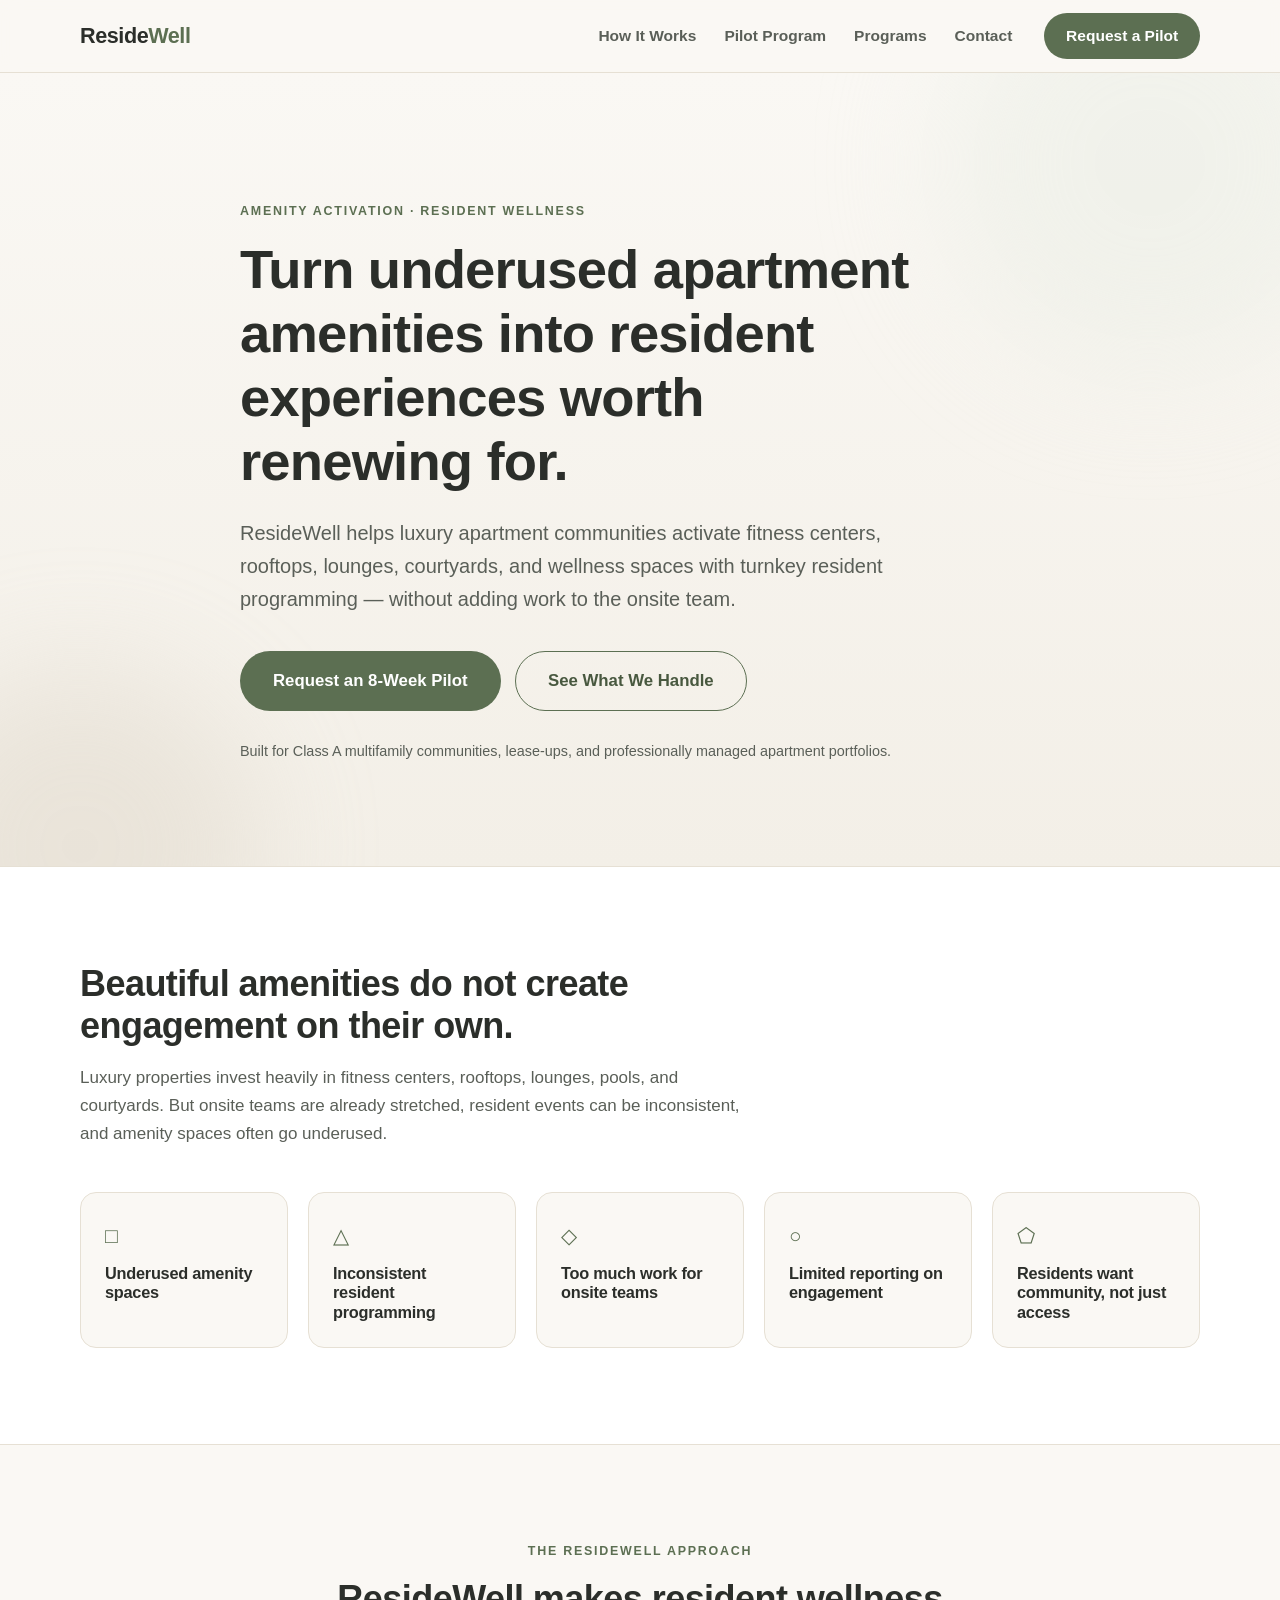
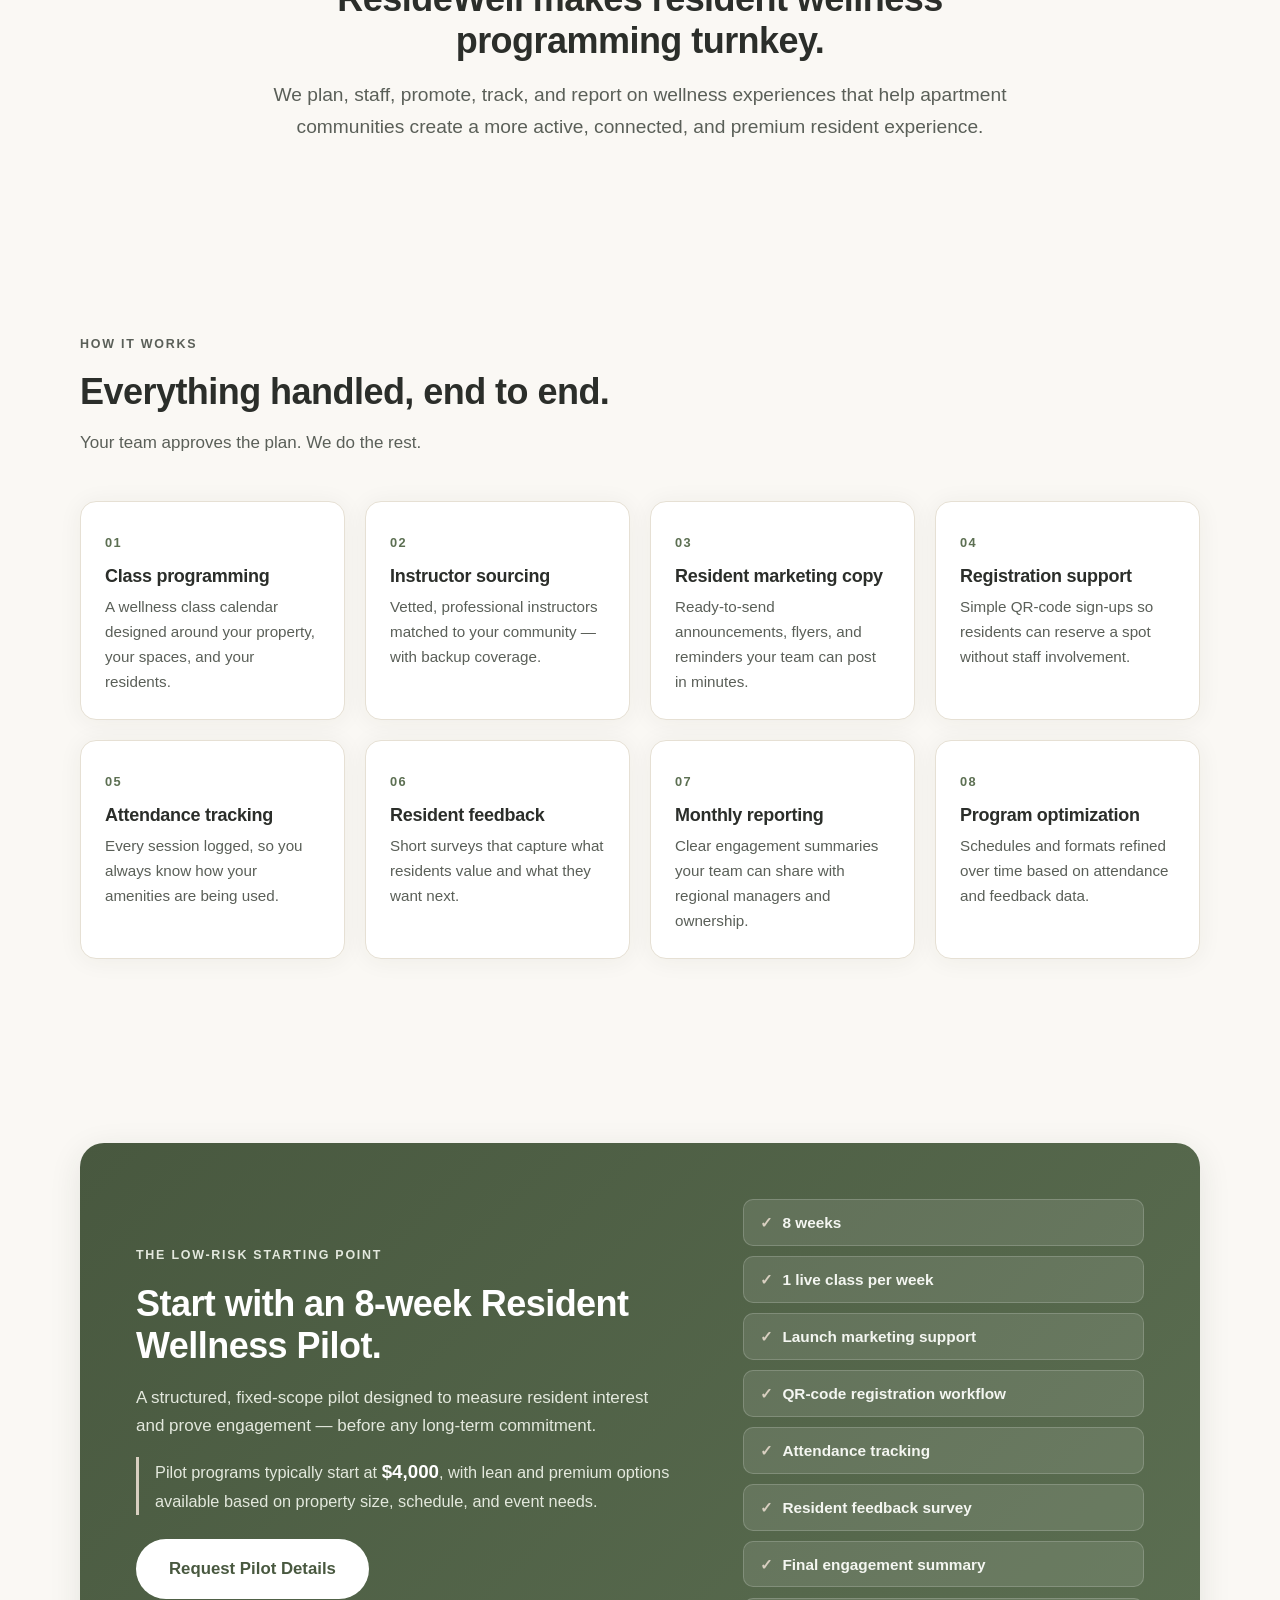
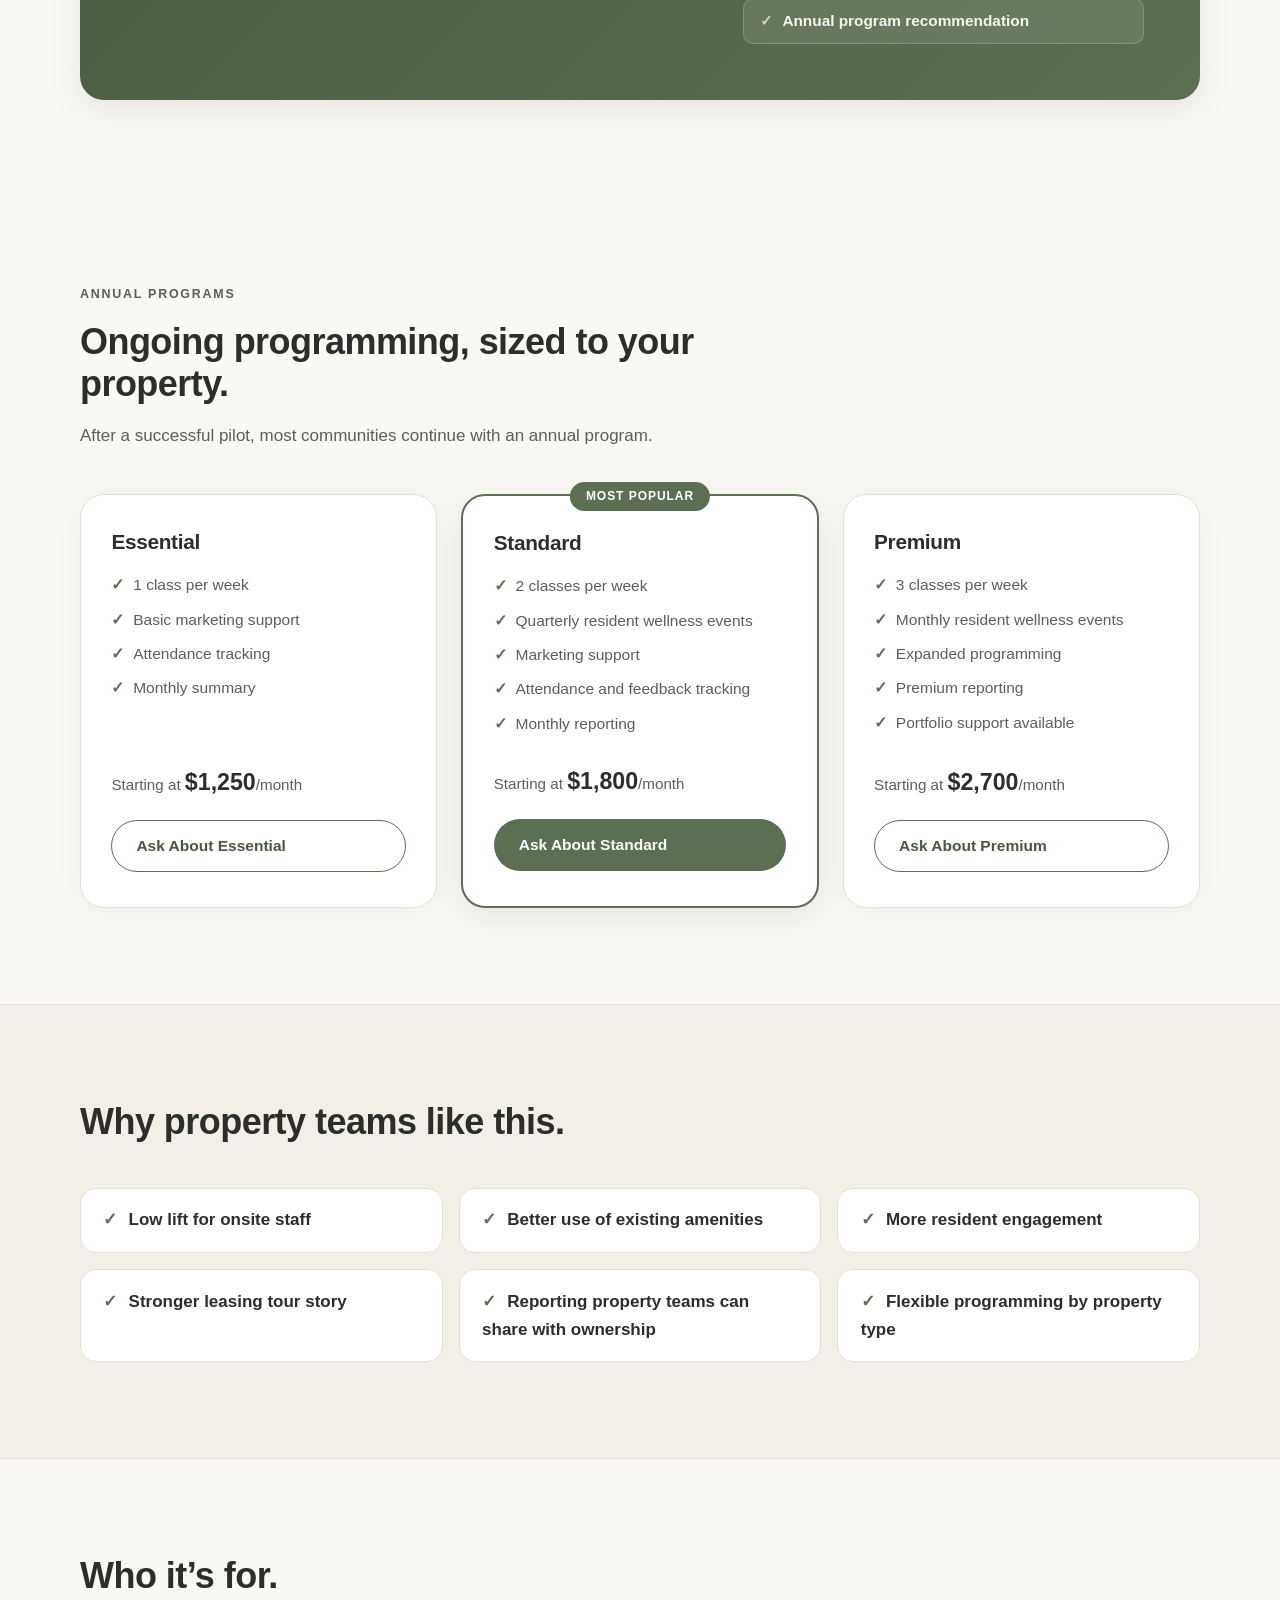
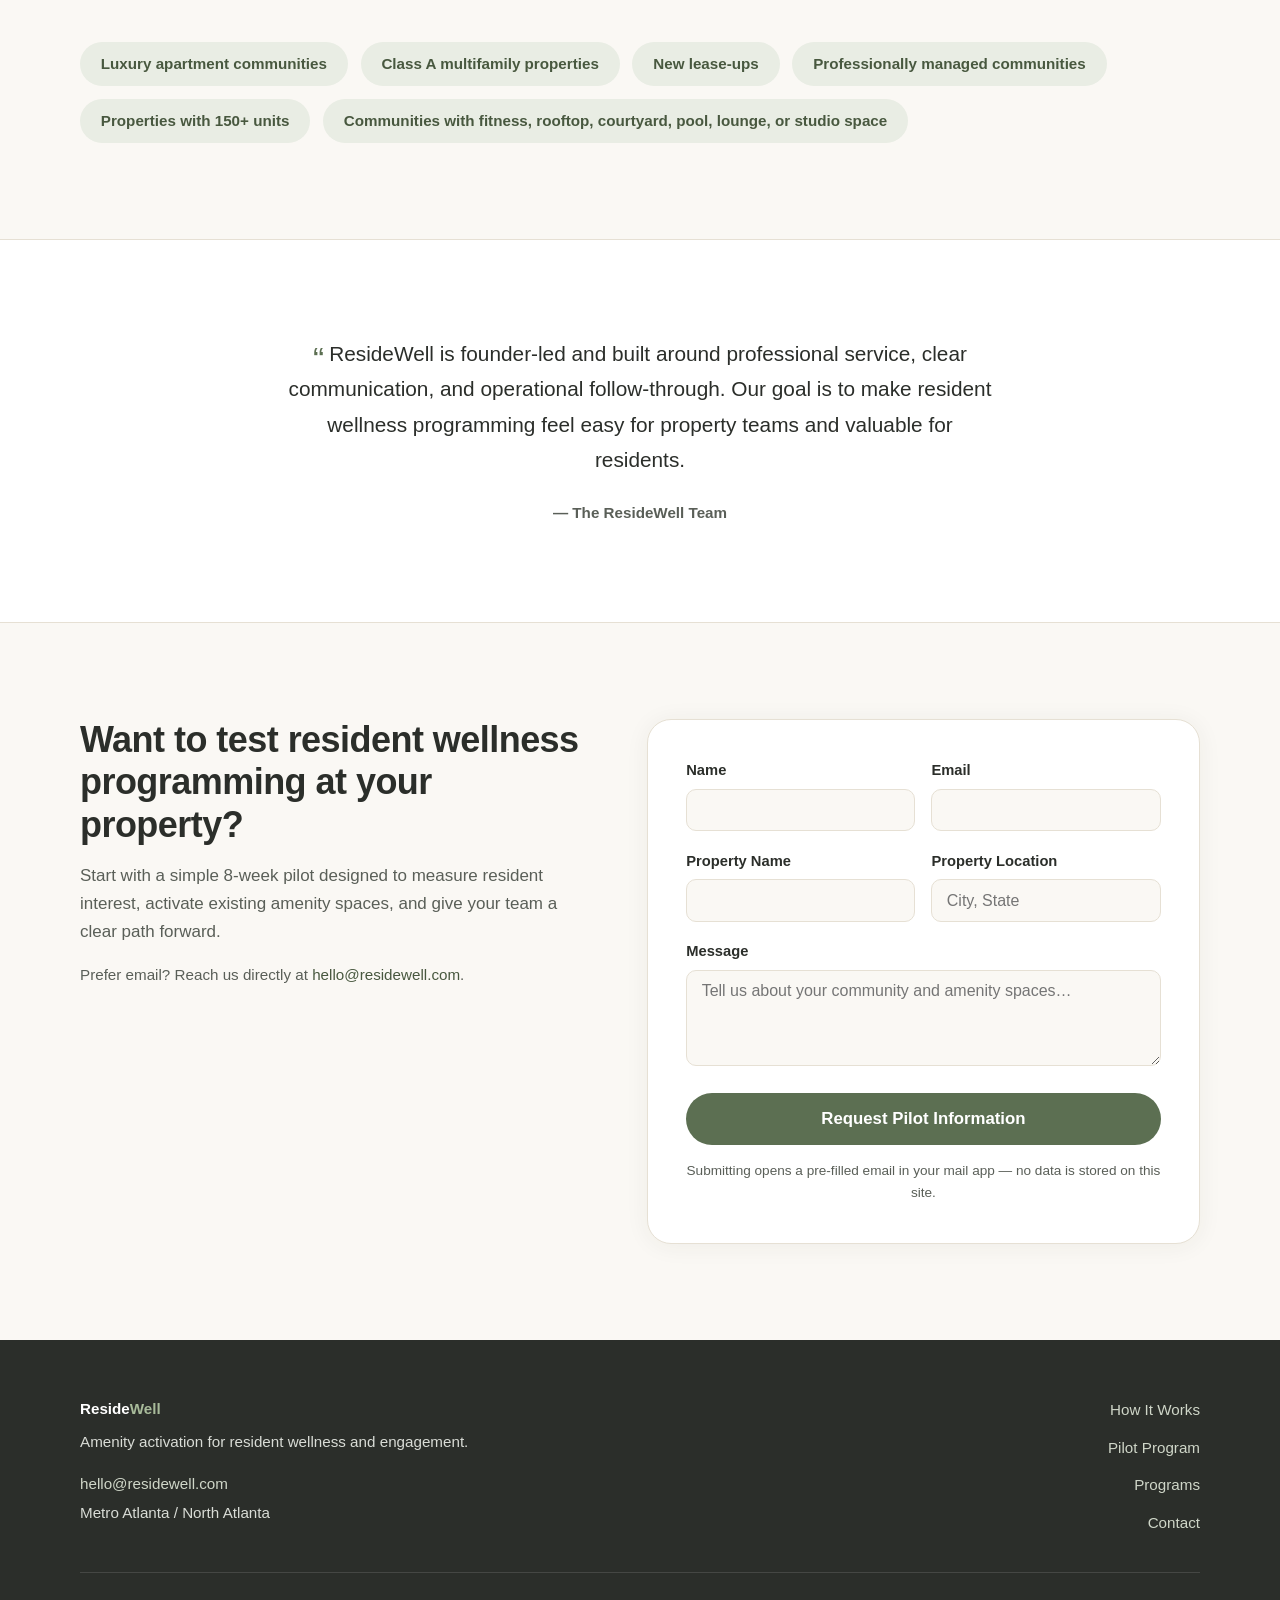
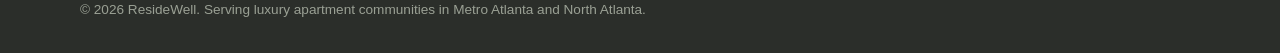
==== commit 1fcda751: "Add ResideWell static landing page (HTML/CSS/JS) with copy, docs, and launch checklist Co-authored-b" ====
--- a/index.html
+++ b/index.html
@@ -1,345 +1,379 @@
-<!doctype html>
+<!DOCTYPE html>
 <html lang="en">
-  <head>
-    <meta charset="UTF-8" />
-    <meta name="viewport" content="width=device-width, initial-scale=1.0" />
-    <title>ResideWell | Resident Wellness Programming for Luxury Apartments</title>
-    <meta
-      name="description"
-      content="ResideWell helps luxury apartment communities activate amenity spaces with turnkey wellness classes, resident events, marketing support, attendance tracking, and reporting."
-    />
-    <meta name="robots" content="index, follow" />
-    <meta name="geo.region" content="US-GA" />
-    <meta name="geo.placename" content="Metro Atlanta, North Atlanta" />
-    <meta
-      property="og:title"
-      content="ResideWell | Resident Wellness Programming for Luxury Apartments"
-    />
-    <meta
-      property="og:description"
-      content="Turnkey resident wellness programming for Class A multifamily communities in Metro Atlanta and North Atlanta."
-    />
-    <meta property="og:type" content="website" />
-    <meta property="og:url" content="https://residewell.com/" />
-    <!-- Customize this after adding a branded social preview image. -->
-    <meta property="og:image" content="https://residewell.com/assets/og-placeholder.png" />
-    <link rel="stylesheet" href="styles.css" />
-  </head>
-  <body>
-    <a class="skip-link" href="#main">Skip to main content</a>
-
-    <header class="site-header">
-      <nav class="nav" aria-label="Primary navigation">
-        <a class="logo" href="#top" aria-label="ResideWell home">ResideWell</a>
-        <div class="nav-links" aria-label="Main links">
-          <a href="#how-it-works">How It Works</a>
-          <a href="#pilot">Pilot Program</a>
-          <a href="#programs">Programs</a>
-          <a href="#contact">Contact</a>
-        </div>
-        <a class="button button-small" href="#contact">Request a Pilot</a>
+<head>
+  <meta charset="UTF-8" />
+  <meta name="viewport" content="width=device-width, initial-scale=1.0" />
+
+  <!-- SEO -->
+  <title>ResideWell | Resident Wellness Programming for Luxury Apartments</title>
+  <meta name="description" content="ResideWell helps luxury apartment communities activate amenity spaces with turnkey wellness classes, resident events, marketing support, attendance tracking, and reporting." />
+  <meta name="keywords" content="resident wellness programming, amenity activation, luxury apartments, Class A multifamily, resident engagement, Metro Atlanta, North Atlanta" />
+
+  <!-- Open Graph (text placeholders — replace og:url with your live URL before launch) -->
+  <meta property="og:type" content="website" />
+  <meta property="og:title" content="ResideWell | Resident Wellness Programming for Luxury Apartments" />
+  <meta property="og:description" content="Turnkey amenity activation for Class A apartment communities — wellness classes, resident events, marketing support, attendance tracking, and reporting. Serving Metro Atlanta and North Atlanta." />
+  <meta property="og:url" content="https://YOUR-DOMAIN-HERE.com" />
+  <meta property="og:site_name" content="ResideWell" />
+
+  <link rel="stylesheet" href="styles.css" />
+</head>
+<body>
+
+  <!-- ============================================================
+       1. NAVIGATION
+       ============================================================ -->
+  <header class="site-header">
+    <nav class="nav container" aria-label="Main navigation">
+      <a href="#top" class="nav-logo">Reside<span>Well</span></a>
+
+      <button class="nav-toggle" aria-expanded="false" aria-controls="nav-menu" aria-label="Toggle navigation menu">
+        <span class="nav-toggle-bar"></span>
+        <span class="nav-toggle-bar"></span>
+        <span class="nav-toggle-bar"></span>
+      </button>
+
+      <div class="nav-menu" id="nav-menu">
+        <ul class="nav-links">
+          <li><a href="#how-it-works">How It Works</a></li>
+          <li><a href="#pilot-program">Pilot Program</a></li>
+          <li><a href="#programs">Programs</a></li>
+          <li><a href="#contact">Contact</a></li>
+        </ul>
+        <a href="#contact" class="btn btn-primary btn-nav">Request a Pilot</a>
+      </div>
+    </nav>
+  </header>
+
+  <main id="top">
+
+    <!-- ============================================================
+         2. HERO
+         ============================================================ -->
+    <section class="hero" aria-labelledby="hero-heading">
+      <div class="hero-shape hero-shape-1" aria-hidden="true"></div>
+      <div class="hero-shape hero-shape-2" aria-hidden="true"></div>
+      <div class="container hero-inner">
+        <p class="eyebrow">Amenity Activation &middot; Resident Wellness</p>
+        <h1 id="hero-heading">Turn underused apartment amenities into resident experiences worth renewing&nbsp;for.</h1>
+        <p class="hero-sub">ResideWell helps luxury apartment communities activate fitness centers, rooftops, lounges, courtyards, and wellness spaces with turnkey resident programming &mdash; without adding work to the onsite team.</p>
+        <div class="hero-ctas">
+          <a href="#contact" class="btn btn-primary btn-lg">Request an 8-Week Pilot</a>
+          <a href="#how-it-works" class="btn btn-secondary btn-lg">See What We Handle</a>
+        </div>
+        <p class="hero-trust">Built for Class A multifamily communities, lease-ups, and professionally managed apartment portfolios.</p>
+      </div>
+    </section>
+
+    <!-- ============================================================
+         3. PROBLEM
+         ============================================================ -->
+    <section class="section section-problem" aria-labelledby="problem-heading">
+      <div class="container">
+        <div class="section-intro">
+          <h2 id="problem-heading">Beautiful amenities do not create engagement on their own.</h2>
+          <p>Luxury properties invest heavily in fitness centers, rooftops, lounges, pools, and courtyards. But onsite teams are already stretched, resident events can be inconsistent, and amenity spaces often go underused.</p>
+        </div>
+        <ul class="card-grid card-grid-5">
+          <li class="card card-problem">
+            <span class="card-icon" aria-hidden="true">&#9633;</span>
+            <h3>Underused amenity spaces</h3>
+          </li>
+          <li class="card card-problem">
+            <span class="card-icon" aria-hidden="true">&#9651;</span>
+            <h3>Inconsistent resident programming</h3>
+          </li>
+          <li class="card card-problem">
+            <span class="card-icon" aria-hidden="true">&#9671;</span>
+            <h3>Too much work for onsite teams</h3>
+          </li>
+          <li class="card card-problem">
+            <span class="card-icon" aria-hidden="true">&#9675;</span>
+            <h3>Limited reporting on engagement</h3>
+          </li>
+          <li class="card card-problem">
+            <span class="card-icon" aria-hidden="true">&#11040;</span>
+            <h3>Residents want community, not just access</h3>
+          </li>
+        </ul>
+      </div>
+    </section>
+
+    <!-- ============================================================
+         4. SOLUTION
+         ============================================================ -->
+    <section class="section section-solution" aria-labelledby="solution-heading">
+      <div class="container narrow">
+        <p class="eyebrow">The ResideWell Approach</p>
+        <h2 id="solution-heading">ResideWell makes resident wellness programming turnkey.</h2>
+        <p class="section-lede">We plan, staff, promote, track, and report on wellness experiences that help apartment communities create a more active, connected, and premium resident experience.</p>
+      </div>
+    </section>
+
+    <!-- ============================================================
+         5. WHAT WE HANDLE  (nav anchor: How It Works)
+         ============================================================ -->
+    <section class="section" id="how-it-works" aria-labelledby="handle-heading">
+      <div class="container">
+        <div class="section-intro">
+          <p class="eyebrow">How It Works</p>
+          <h2 id="handle-heading">Everything handled, end to end.</h2>
+          <p>Your team approves the plan. We do the rest.</p>
+        </div>
+        <ul class="card-grid card-grid-4">
+          <li class="card">
+            <span class="card-num" aria-hidden="true">01</span>
+            <h3>Class programming</h3>
+            <p>A wellness class calendar designed around your property, your spaces, and your residents.</p>
+          </li>
+          <li class="card">
+            <span class="card-num" aria-hidden="true">02</span>
+            <h3>Instructor sourcing</h3>
+            <p>Vetted, professional instructors matched to your community &mdash; with backup coverage.</p>
+          </li>
+          <li class="card">
+            <span class="card-num" aria-hidden="true">03</span>
+            <h3>Resident marketing copy</h3>
+            <p>Ready-to-send announcements, flyers, and reminders your team can post in minutes.</p>
+          </li>
+          <li class="card">
+            <span class="card-num" aria-hidden="true">04</span>
+            <h3>Registration support</h3>
+            <p>Simple QR-code sign-ups so residents can reserve a spot without staff involvement.</p>
+          </li>
+          <li class="card">
+            <span class="card-num" aria-hidden="true">05</span>
+            <h3>Attendance tracking</h3>
+            <p>Every session logged, so you always know how your amenities are being used.</p>
+          </li>
+          <li class="card">
+            <span class="card-num" aria-hidden="true">06</span>
+            <h3>Resident feedback</h3>
+            <p>Short surveys that capture what residents value and what they want next.</p>
+          </li>
+          <li class="card">
+            <span class="card-num" aria-hidden="true">07</span>
+            <h3>Monthly reporting</h3>
+            <p>Clear engagement summaries your team can share with regional managers and ownership.</p>
+          </li>
+          <li class="card">
+            <span class="card-num" aria-hidden="true">08</span>
+            <h3>Program optimization</h3>
+            <p>Schedules and formats refined over time based on attendance and feedback data.</p>
+          </li>
+        </ul>
+      </div>
+    </section>
+
+    <!-- ============================================================
+         6. PILOT PROGRAM
+         ============================================================ -->
+    <section class="section section-pilot" id="pilot-program" aria-labelledby="pilot-heading">
+      <div class="container">
+        <div class="pilot-panel">
+          <div class="pilot-copy">
+            <p class="eyebrow eyebrow-light">The Low-Risk Starting Point</p>
+            <h2 id="pilot-heading">Start with an 8-week Resident Wellness Pilot.</h2>
+            <p>A structured, fixed-scope pilot designed to measure resident interest and prove engagement &mdash; before any long-term commitment.</p>
+            <p class="pilot-price">Pilot programs typically start at <strong>$4,000</strong>, with lean and premium options available based on property size, schedule, and event needs.</p>
+            <a href="#contact" class="btn btn-primary btn-lg">Request Pilot Details</a>
+          </div>
+          <ul class="pilot-list">
+            <li>8 weeks</li>
+            <li>1 live class per week</li>
+            <li>Launch marketing support</li>
+            <li>QR-code registration workflow</li>
+            <li>Attendance tracking</li>
+            <li>Resident feedback survey</li>
+            <li>Final engagement summary</li>
+            <li>Annual program recommendation</li>
+          </ul>
+        </div>
+      </div>
+    </section>
+
+    <!-- ============================================================
+         7. ANNUAL PROGRAMS
+         ============================================================ -->
+    <section class="section" id="programs" aria-labelledby="programs-heading">
+      <div class="container">
+        <div class="section-intro">
+          <p class="eyebrow">Annual Programs</p>
+          <h2 id="programs-heading">Ongoing programming, sized to your property.</h2>
+          <p>After a successful pilot, most communities continue with an annual program.</p>
+        </div>
+        <div class="pricing-grid">
+          <article class="pricing-card">
+            <h3>Essential</h3>
+            <ul>
+              <li>1 class per week</li>
+              <li>Basic marketing support</li>
+              <li>Attendance tracking</li>
+              <li>Monthly summary</li>
+            </ul>
+            <p class="pricing-price">Starting at <strong>$1,250</strong>/month</p>
+            <a href="#contact" class="btn btn-secondary">Ask About Essential</a>
+          </article>
+
+          <article class="pricing-card pricing-featured">
+            <p class="pricing-badge">Most Popular</p>
+            <h3>Standard</h3>
+            <ul>
+              <li>2 classes per week</li>
+              <li>Quarterly resident wellness events</li>
+              <li>Marketing support</li>
+              <li>Attendance and feedback tracking</li>
+              <li>Monthly reporting</li>
+            </ul>
+            <p class="pricing-price">Starting at <strong>$1,800</strong>/month</p>
+            <a href="#contact" class="btn btn-primary">Ask About Standard</a>
+          </article>
+
+          <article class="pricing-card">
+            <h3>Premium</h3>
+            <ul>
+              <li>3 classes per week</li>
+              <li>Monthly resident wellness events</li>
+              <li>Expanded programming</li>
+              <li>Premium reporting</li>
+              <li>Portfolio support available</li>
+            </ul>
+            <p class="pricing-price">Starting at <strong>$2,700</strong>/month</p>
+            <a href="#contact" class="btn btn-secondary">Ask About Premium</a>
+          </article>
+        </div>
+      </div>
+    </section>
+
+    <!-- ============================================================
+         8. WHY PROPERTY TEAMS LIKE THIS
+         ============================================================ -->
+    <section class="section section-why" aria-labelledby="why-heading">
+      <div class="container">
+        <div class="section-intro">
+          <h2 id="why-heading">Why property teams like this.</h2>
+        </div>
+        <ul class="check-grid">
+          <li>Low lift for onsite staff</li>
+          <li>Better use of existing amenities</li>
+          <li>More resident engagement</li>
+          <li>Stronger leasing tour story</li>
+          <li>Reporting property teams can share with ownership</li>
+          <li>Flexible programming by property type</li>
+        </ul>
+      </div>
+    </section>
+
+    <!-- ============================================================
+         9. WHO IT IS FOR
+         ============================================================ -->
+    <section class="section section-who" aria-labelledby="who-heading">
+      <div class="container">
+        <div class="section-intro">
+          <h2 id="who-heading">Who it&rsquo;s for.</h2>
+        </div>
+        <ul class="pill-grid">
+          <li>Luxury apartment communities</li>
+          <li>Class A multifamily properties</li>
+          <li>New lease-ups</li>
+          <li>Professionally managed communities</li>
+          <li>Properties with 150+ units</li>
+          <li>Communities with fitness, rooftop, courtyard, pool, lounge, or studio space</li>
+        </ul>
+      </div>
+    </section>
+
+    <!-- ============================================================
+         10. FOUNDER NOTE
+         CUSTOMIZE: add your name and a short personal line here when ready.
+         ============================================================ -->
+    <section class="section section-founder" aria-labelledby="founder-heading">
+      <div class="container narrow">
+        <h2 id="founder-heading" class="visually-hidden">A note from the founder</h2>
+        <blockquote class="founder-note">
+          <p>ResideWell is founder-led and built around professional service, clear communication, and operational follow-through. Our goal is to make resident wellness programming feel easy for property teams and valuable for residents.</p>
+          <footer>&mdash; The ResideWell Team <!-- CUSTOMIZE: replace with founder name when ready --></footer>
+        </blockquote>
+      </div>
+    </section>
+
+    <!-- ============================================================
+         11. CONTACT
+         NOTE: This form uses a mailto: fallback (no backend).
+         See README.md for how to swap in Formspree, Netlify Forms,
+         Tally, or HubSpot later.
+         ============================================================ -->
+    <section class="section section-contact" id="contact" aria-labelledby="contact-heading">
+      <div class="container contact-grid">
+        <div class="contact-copy">
+          <h2 id="contact-heading">Want to test resident wellness programming at your property?</h2>
+          <p>Start with a simple 8-week pilot designed to measure resident interest, activate existing amenity spaces, and give your team a clear path forward.</p>
+          <p class="contact-direct">Prefer email? Reach us directly at
+            <!-- CUSTOMIZE: replace with your real email address (also update script.js) -->
+            <a href="mailto:hello@residewell.com">hello@residewell.com</a>.
+          </p>
+        </div>
+
+        <form class="contact-form" id="pilot-form" novalidate>
+          <div class="form-row">
+            <div class="form-field">
+              <label for="field-name">Name</label>
+              <input type="text" id="field-name" name="name" autocomplete="name" required />
+            </div>
+            <div class="form-field">
+              <label for="field-email">Email</label>
+              <input type="email" id="field-email" name="email" autocomplete="email" required />
+            </div>
+          </div>
+          <div class="form-row">
+            <div class="form-field">
+              <label for="field-property">Property Name</label>
+              <input type="text" id="field-property" name="property" required />
+            </div>
+            <div class="form-field">
+              <label for="field-location">Property Location</label>
+              <input type="text" id="field-location" name="location" placeholder="City, State" required />
+            </div>
+          </div>
+          <div class="form-field">
+            <label for="field-message">Message</label>
+            <textarea id="field-message" name="message" rows="4" placeholder="Tell us about your community and amenity spaces&hellip;"></textarea>
+          </div>
+          <button type="submit" class="btn btn-primary btn-lg btn-block">Request Pilot Information</button>
+          <p class="form-note">Submitting opens a pre-filled email in your mail app &mdash; no data is stored on this site.</p>
+        </form>
+      </div>
+    </section>
+  </main>
+
+  <!-- ============================================================
+       12. FOOTER
+       ============================================================ -->
+  <footer class="site-footer">
+    <div class="container footer-grid">
+      <div class="footer-brand">
+        <p class="footer-logo">Reside<span>Well</span></p>
+        <p>Amenity activation for resident wellness and engagement.</p>
+        <p class="footer-meta">
+          <!-- CUSTOMIZE: replace with your real email address -->
+          <a href="mailto:hello@residewell.com">hello@residewell.com</a><br />
+          Metro Atlanta / North Atlanta
+        </p>
+      </div>
+      <nav class="footer-nav" aria-label="Footer navigation">
+        <ul>
+          <li><a href="#how-it-works">How It Works</a></li>
+          <li><a href="#pilot-program">Pilot Program</a></li>
+          <li><a href="#programs">Programs</a></li>
+          <li><a href="#contact">Contact</a></li>
+        </ul>
       </nav>
-    </header>
-
-    <main id="main">
-      <section class="hero section" id="top" aria-labelledby="hero-title">
-        <div class="hero-shape hero-shape-one" aria-hidden="true"></div>
-        <div class="hero-shape hero-shape-two" aria-hidden="true"></div>
-        <div class="container hero-grid">
-          <div class="hero-copy">
-            <p class="eyebrow">Resident experience and amenity activation</p>
-            <h1 id="hero-title">
-              Turn underused apartment amenities into resident experiences worth renewing for.
-            </h1>
-            <p class="hero-subheadline">
-              ResideWell helps luxury apartment communities activate fitness centers,
-              rooftops, lounges, courtyards, and wellness spaces with turnkey resident
-              programming - without adding work to the onsite team.
-            </p>
-            <div class="button-row" aria-label="Primary calls to action">
-              <a class="button" href="#contact">Request an 8-Week Pilot</a>
-              <a class="button button-secondary" href="#how-it-works">See What We Handle</a>
-            </div>
-            <p class="trust-line">
-              Built for Class A multifamily communities, lease-ups, and professionally
-              managed apartment portfolios.
-            </p>
-          </div>
-          <aside class="hero-card" aria-label="Pilot snapshot">
-            <p class="card-label">8-week pilot</p>
-            <h2>Low-lift programming for existing amenity spaces.</h2>
-            <ul class="check-list">
-              <li>Weekly live resident wellness class</li>
-              <li>Launch marketing and QR-code registration</li>
-              <li>Attendance, feedback, and final engagement summary</li>
-            </ul>
-          </aside>
-        </div>
-      </section>
-
-      <section class="section" id="problem" aria-labelledby="problem-title">
-        <div class="container">
-          <div class="section-heading">
-            <p class="eyebrow">The problem</p>
-            <h2 id="problem-title">Beautiful amenities do not create engagement on their own.</h2>
-            <p>
-              Luxury properties invest heavily in fitness centers, rooftops, lounges,
-              pools, and courtyards. But onsite teams are already stretched, resident
-              events can be inconsistent, and amenity spaces often go underused.
-            </p>
-          </div>
-          <div class="card-grid five-card-grid">
-            <article class="card"><h3>Underused amenity spaces</h3></article>
-            <article class="card"><h3>Inconsistent resident programming</h3></article>
-            <article class="card"><h3>Too much work for onsite teams</h3></article>
-            <article class="card"><h3>Limited reporting on engagement</h3></article>
-            <article class="card"><h3>Residents want community, not just access</h3></article>
-          </div>
-        </div>
-      </section>
-
-      <section class="section section-tint" id="solution" aria-labelledby="solution-title">
-        <div class="container split">
-          <div>
-            <p class="eyebrow">The solution</p>
-            <h2 id="solution-title">ResideWell makes resident wellness programming turnkey.</h2>
-          </div>
-          <p class="lead">
-            We plan, staff, promote, track, and report on wellness experiences that help
-            apartment communities create a more active, connected, and premium resident
-            experience.
-          </p>
-        </div>
-      </section>
-
-      <section class="section" id="how-it-works" aria-labelledby="handle-title">
-        <div class="container">
-          <div class="section-heading">
-            <p class="eyebrow">What we handle</p>
-            <h2 id="handle-title">Everything needed to run consistent resident programming.</h2>
-          </div>
-          <div class="card-grid service-grid">
-            <article class="card service-card">
-              <span aria-hidden="true">01</span>
-              <h3>Class programming</h3>
-              <p>Wellness classes matched to the property, space, and resident profile.</p>
-            </article>
-            <article class="card service-card">
-              <span aria-hidden="true">02</span>
-              <h3>Instructor sourcing</h3>
-              <p>Qualified instructors, scheduling coordination, and backup coverage.</p>
-            </article>
-            <article class="card service-card">
-              <span aria-hidden="true">03</span>
-              <h3>Resident marketing copy</h3>
-              <p>Email, portal, flyer, and reminder copy your property team can share.</p>
-            </article>
-            <article class="card service-card">
-              <span aria-hidden="true">04</span>
-              <h3>Registration support</h3>
-              <p>Simple QR-code registration workflow for capacity planning and reminders.</p>
-            </article>
-            <article class="card service-card">
-              <span aria-hidden="true">05</span>
-              <h3>Attendance tracking</h3>
-              <p>Class-by-class participation tracking so engagement is measurable.</p>
-            </article>
-            <article class="card service-card">
-              <span aria-hidden="true">06</span>
-              <h3>Resident feedback</h3>
-              <p>Resident survey prompts that help refine programming and prove demand.</p>
-            </article>
-            <article class="card service-card">
-              <span aria-hidden="true">07</span>
-              <h3>Monthly reporting</h3>
-              <p>Clear summaries property teams can share with regional leaders or ownership.</p>
-            </article>
-            <article class="card service-card">
-              <span aria-hidden="true">08</span>
-              <h3>Program optimization</h3>
-              <p>Recommendations based on attendance, feedback, schedule, and resident fit.</p>
-            </article>
-          </div>
-        </div>
-      </section>
-
-      <section class="section section-deep" id="pilot" aria-labelledby="pilot-title">
-        <div class="container pilot-layout">
-          <div>
-            <p class="eyebrow">Pilot program</p>
-            <h2 id="pilot-title">Start with an 8-week Resident Wellness Pilot.</h2>
-            <p>
-              Pilot programs typically start at $4,000, with lean and premium options
-              available based on property size, schedule, and event needs.
-            </p>
-            <a class="button button-light" href="#contact">Request Pilot Details</a>
-          </div>
-          <div class="pilot-panel">
-            <ul class="check-list two-column-list">
-              <li>8 weeks</li>
-              <li>1 live class per week</li>
-              <li>Launch marketing support</li>
-              <li>QR-code registration workflow</li>
-              <li>Attendance tracking</li>
-              <li>Resident feedback survey</li>
-              <li>Final engagement summary</li>
-              <li>Annual program recommendation</li>
-            </ul>
-          </div>
-        </div>
-      </section>
-
-      <section class="section" id="programs" aria-labelledby="programs-title">
-        <div class="container">
-          <div class="section-heading">
-            <p class="eyebrow">Annual programs</p>
-            <h2 id="programs-title">Scale what works after the pilot.</h2>
-          </div>
-          <div class="pricing-grid">
-            <article class="price-card">
-              <h3>Essential</h3>
-              <p class="price">Starting at $1,250/month</p>
-              <ul class="check-list">
-                <li>1 class per week</li>
-                <li>Basic marketing support</li>
-                <li>Attendance tracking</li>
-                <li>Monthly summary</li>
-              </ul>
-            </article>
-            <article class="price-card featured-card">
-              <p class="badge">Most Popular</p>
-              <h3>Standard</h3>
-              <p class="price">Starting at $1,800/month</p>
-              <ul class="check-list">
-                <li>2 classes per week</li>
-                <li>Quarterly resident wellness events</li>
-                <li>Marketing support</li>
-                <li>Attendance and feedback tracking</li>
-                <li>Monthly reporting</li>
-              </ul>
-            </article>
-            <article class="price-card">
-              <h3>Premium</h3>
-              <p class="price">Starting at $2,700/month</p>
-              <ul class="check-list">
-                <li>3 classes per week</li>
-                <li>Monthly resident wellness events</li>
-                <li>Expanded programming</li>
-                <li>Premium reporting</li>
-                <li>Portfolio support available</li>
-              </ul>
-            </article>
-          </div>
-        </div>
-      </section>
-
-      <section class="section section-tint" id="why" aria-labelledby="why-title">
-        <div class="container">
-          <div class="section-heading">
-            <p class="eyebrow">Why property teams like this</p>
-            <h2 id="why-title">Designed to support the onsite team, not add to their workload.</h2>
-          </div>
-          <div class="benefit-list">
-            <span>Low lift for onsite staff</span>
-            <span>Better use of existing amenities</span>
-            <span>More resident engagement</span>
-            <span>Stronger leasing tour story</span>
-            <span>Reporting property teams can share with ownership</span>
-            <span>Flexible programming by property type</span>
-          </div>
-        </div>
-      </section>
-
-      <section class="section" id="fit" aria-labelledby="fit-title">
-        <div class="container split">
-          <div>
-            <p class="eyebrow">Who it is for</p>
-            <h2 id="fit-title">Built for premium multifamily communities.</h2>
-          </div>
-          <ul class="check-list large-list">
-            <li>Luxury apartment communities</li>
-            <li>Class A multifamily properties</li>
-            <li>New lease-ups</li>
-            <li>Professionally managed communities</li>
-            <li>Properties with 150+ units</li>
-            <li>Communities with fitness, rooftop, courtyard, pool, lounge, or studio space</li>
-          </ul>
-        </div>
-      </section>
-
-      <section class="section founder-section" aria-labelledby="founder-title">
-        <div class="container founder-card">
-          <p class="eyebrow">Founder note</p>
-          <h2 id="founder-title">Professional service, clear communication, and follow-through.</h2>
-          <p>
-            ResideWell is founder-led and built around professional service, clear
-            communication, and operational follow-through. Our goal is to make resident
-            wellness programming feel easy for property teams and valuable for residents.
-          </p>
-        </div>
-      </section>
-
-      <section class="section contact-section" id="contact" aria-labelledby="contact-title">
-        <div class="container contact-grid">
-          <div>
-            <p class="eyebrow">Contact</p>
-            <h2 id="contact-title">Want to test resident wellness programming at your property?</h2>
-            <p>
-              Start with a simple 8-week pilot designed to measure resident interest,
-              activate existing amenity spaces, and give your team a clear path forward.
-            </p>
-            <p class="contact-note">
-              This static form opens an email draft for now. Replace it with Formspree,
-              Netlify Forms, Tally, HubSpot, or another form tool before paid traffic.
-            </p>
-          </div>
-          <form class="contact-form" id="pilot-form">
-            <label for="name">Name</label>
-            <input id="name" name="name" type="text" autocomplete="name" required />
-
-            <label for="email">Email</label>
-            <input id="email" name="email" type="email" autocomplete="email" required />
-
-            <label for="property">Property Name</label>
-            <input id="property" name="property" type="text" autocomplete="organization" />
-
-            <label for="location">Property Location</label>
-            <input id="location" name="location" type="text" autocomplete="address-level2" />
-
-            <label for="message">Message</label>
-            <textarea
-              id="message"
-              name="message"
-              rows="5"
-              placeholder="Tell us about your community, amenity spaces, and pilot goals."
-            ></textarea>
-
-            <!-- Customize the fallback email in script.js before publishing. -->
-            <button class="button" type="submit">Request Pilot Information</button>
-            <p class="form-status" id="form-status" role="status" aria-live="polite"></p>
-          </form>
-        </div>
-      </section>
-    </main>
-
-    <footer class="site-footer">
-      <div class="container footer-grid">
-        <div>
-          <a class="logo footer-logo" href="#top">ResideWell</a>
-          <p>Amenity activation for resident wellness and engagement.</p>
-          <!-- Replace this placeholder email before publishing. -->
-          <p><a href="mailto:hello@residewell.com">hello@residewell.com</a></p>
-          <p>Metro Atlanta / North Atlanta</p>
-        </div>
-        <nav class="footer-links" aria-label="Footer navigation">
-          <a href="#how-it-works">How It Works</a>
-          <a href="#pilot">Pilot Program</a>
-          <a href="#programs">Programs</a>
-          <a href="#contact">Contact</a>
-        </nav>
-      </div>
-    </footer>
-
-    <script src="script.js"></script>
-  </body>
+    </div>
+    <div class="container footer-bottom">
+      <p>&copy; <span id="year">2026</span> ResideWell. Serving luxury apartment communities in Metro Atlanta and North Atlanta.</p>
+    </div>
+  </footer>
+
+  <script src="script.js"></script>
+</body>
 </html>
--- a/styles.css
+++ b/styles.css
@@ -1,657 +1,880 @@
+/* ============================================================
+   ResideWell — Landing Page Styles
+   Premium, calm, hospitality-inspired B2B aesthetic.
+   Edit the variables below to adjust the whole palette at once.
+   ============================================================ */
+
 :root {
-  --color-background: #fbf8f2;
-  --color-surface: #ffffff;
-  --color-surface-muted: #f3eee5;
-  --color-text: #20221f;
-  --color-muted: #62675f;
-  --color-accent: #526f60;
-  --color-accent-dark: #2f493e;
-  --color-accent-soft: #dfe8df;
-  --color-taupe: #b7a48e;
-  --color-border: #e5ded2;
-  --shadow-soft: 0 24px 70px rgba(47, 73, 62, 0.12);
-  --radius-lg: 28px;
-  --radius-md: 18px;
-  --radius-sm: 12px;
+  /* Palette */
+  --bg: #faf8f4;             /* warm off-white */
+  --bg-alt: #f3efe7;         /* warm beige/taupe secondary */
+  --surface: #ffffff;
+  --text: #2b2e2a;           /* deep charcoal */
+  --text-soft: #5a5f58;
+  --sage: #5c6f52;           /* muted sage accent (AA contrast on white) */
+  --sage-dark: #48583f;
+  --sage-tint: #e9ede4;
+  --taupe: #d8cfc0;
+  --border: #e6e0d4;
+
+  /* Type & shape */
+  --font: -apple-system, BlinkMacSystemFont, "Segoe UI", Roboto,
+          "Helvetica Neue", Arial, sans-serif;
+  --radius: 16px;
+  --radius-lg: 24px;
+  --shadow: 0 2px 24px rgba(43, 46, 42, 0.06);
+  --shadow-hover: 0 8px 32px rgba(43, 46, 42, 0.1);
+
+  /* Layout */
   --container: 1120px;
-  --font-main:
-    Inter, ui-sans-serif, system-ui, -apple-system, BlinkMacSystemFont, "Segoe UI",
-    sans-serif;
-}
-
+  --header-h: 72px;
+}
+
+/* ---------- Reset & base ---------- */
 *,
 *::before,
 *::after {
   box-sizing: border-box;
+  margin: 0;
+  padding: 0;
 }
 
 html {
   scroll-behavior: smooth;
+  scroll-padding-top: calc(var(--header-h) + 16px);
 }
 
 body {
-  margin: 0;
-  color: var(--color-text);
-  background:
-    radial-gradient(circle at top left, rgba(223, 232, 223, 0.95), transparent 32rem),
-    linear-gradient(180deg, #fbf8f2 0%, #f7f2ea 100%);
-  font-family: var(--font-main);
-  line-height: 1.6;
-  text-rendering: optimizeLegibility;
+  font-family: var(--font);
+  font-size: 1.0625rem;
+  line-height: 1.65;
+  color: var(--text);
+  background: var(--bg);
   -webkit-font-smoothing: antialiased;
 }
 
-body.form-submitted .contact-form {
-  border-color: rgba(82, 111, 96, 0.45);
+img {
+  max-width: 100%;
+  display: block;
+}
+
+ul {
+  list-style: none;
 }
 
 a {
-  color: inherit;
-}
-
-img,
-svg {
-  max-width: 100%;
-}
-
-.skip-link {
+  color: var(--sage-dark);
+  text-decoration: none;
+}
+
+a:hover {
+  text-decoration: underline;
+}
+
+.container {
+  width: min(100% - 3rem, var(--container));
+  margin-inline: auto;
+}
+
+.container.narrow {
+  max-width: 720px;
+}
+
+/* ---------- Typography ---------- */
+h1,
+h2,
+h3 {
+  line-height: 1.18;
+  letter-spacing: -0.015em;
+  font-weight: 650;
+}
+
+h1 {
+  font-size: clamp(2.1rem, 4.5vw, 3.4rem);
+}
+
+h2 {
+  font-size: clamp(1.6rem, 3vw, 2.25rem);
+  margin-bottom: 1rem;
+}
+
+h3 {
+  font-size: 1.125rem;
+  margin-bottom: 0.4rem;
+}
+
+.eyebrow {
+  text-transform: uppercase;
+  letter-spacing: 0.14em;
+  font-size: 0.78rem;
+  font-weight: 700;
+  color: var(--sage);
+  margin-bottom: 1rem;
+}
+
+.eyebrow-light {
+  color: var(--sage-tint);
+}
+
+.visually-hidden {
   position: absolute;
-  top: -100px;
-  left: 1rem;
-  z-index: 1000;
-  padding: 0.75rem 1rem;
+  width: 1px;
+  height: 1px;
+  overflow: hidden;
+  clip: rect(0 0 0 0);
+  white-space: nowrap;
+}
+
+/* ---------- Buttons ---------- */
+.btn {
+  display: inline-block;
+  padding: 0.75rem 1.5rem;
+  border-radius: 999px;
+  font-weight: 600;
+  font-size: 0.97rem;
+  border: 1.5px solid transparent;
+  cursor: pointer;
+  text-decoration: none;
+  transition: background-color 0.2s ease, color 0.2s ease,
+              border-color 0.2s ease, box-shadow 0.2s ease,
+              transform 0.15s ease;
+}
+
+.btn:hover {
+  text-decoration: none;
+  transform: translateY(-1px);
+}
+
+/* Clear, visible focus state for keyboard users */
+.btn:focus-visible,
+a:focus-visible,
+input:focus-visible,
+textarea:focus-visible,
+button:focus-visible {
+  outline: 3px solid var(--sage);
+  outline-offset: 2px;
+}
+
+.btn-primary {
+  background: var(--sage);
   color: #ffffff;
-  background: var(--color-accent-dark);
-  border-radius: var(--radius-sm);
-}
-
-.skip-link:focus {
-  top: 1rem;
-}
-
-:focus-visible {
-  outline: 3px solid rgba(82, 111, 96, 0.45);
-  outline-offset: 4px;
-}
-
+}
+
+.btn-primary:hover {
+  background: var(--sage-dark);
+}
+
+.btn-secondary {
+  background: transparent;
+  color: var(--sage-dark);
+  border-color: var(--sage);
+}
+
+.btn-secondary:hover {
+  background: var(--sage-tint);
+}
+
+.btn-lg {
+  padding: 0.95rem 2rem;
+  font-size: 1.05rem;
+}
+
+.btn-block {
+  display: block;
+  width: 100%;
+  text-align: center;
+}
+
+/* ---------- 1. Header / nav ---------- */
 .site-header {
   position: sticky;
   top: 0;
-  z-index: 100;
-  background: rgba(251, 248, 242, 0.9);
-  border-bottom: 1px solid rgba(229, 222, 210, 0.8);
-  backdrop-filter: blur(16px);
-}
-
-.nav,
-.container {
-  width: min(100% - 2rem, var(--container));
-  margin: 0 auto;
+  z-index: 50;
+  background: rgba(250, 248, 244, 0.92);
+  backdrop-filter: blur(10px);
+  border-bottom: 1px solid var(--border);
 }
 
 .nav {
   display: flex;
   align-items: center;
   justify-content: space-between;
-  gap: 1rem;
-  padding: 1rem 0;
-}
-
-.logo {
-  color: var(--color-accent-dark);
+  min-height: var(--header-h);
+  gap: 1.5rem;
+}
+
+.nav-logo {
   font-size: 1.35rem;
-  font-weight: 760;
-  letter-spacing: -0.04em;
-  text-decoration: none;
-}
-
-.nav-links,
-.footer-links {
+  font-weight: 750;
+  letter-spacing: -0.02em;
+  color: var(--text);
+}
+
+.nav-logo span {
+  color: var(--sage);
+}
+
+.nav-menu {
   display: flex;
   align-items: center;
-  gap: 1.25rem;
-}
-
-.nav-links a,
-.footer-links a {
-  color: var(--color-muted);
-  font-size: 0.95rem;
-  font-weight: 650;
+  gap: 2rem;
+}
+
+.nav-links {
+  display: flex;
+  gap: 1.75rem;
+}
+
+.nav-links a {
+  color: var(--text-soft);
+  font-weight: 550;
+  font-size: 0.97rem;
+}
+
+.nav-links a:hover {
+  color: var(--text);
   text-decoration: none;
 }
 
-.nav-links a:hover,
-.footer-links a:hover {
-  color: var(--color-accent-dark);
-}
-
-.section {
-  padding: 6.5rem 0;
-}
-
+.btn-nav {
+  padding: 0.6rem 1.3rem;
+}
+
+/* Hamburger (hidden on desktop) */
+.nav-toggle {
+  display: none;
+  flex-direction: column;
+  gap: 5px;
+  background: none;
+  border: 0;
+  padding: 8px;
+  cursor: pointer;
+}
+
+.nav-toggle-bar {
+  width: 24px;
+  height: 2px;
+  background: var(--text);
+  border-radius: 2px;
+  transition: transform 0.25s ease, opacity 0.25s ease;
+}
+
+.nav-toggle[aria-expanded="true"] .nav-toggle-bar:nth-child(1) {
+  transform: translateY(7px) rotate(45deg);
+}
+
+.nav-toggle[aria-expanded="true"] .nav-toggle-bar:nth-child(2) {
+  opacity: 0;
+}
+
+.nav-toggle[aria-expanded="true"] .nav-toggle-bar:nth-child(3) {
+  transform: translateY(-7px) rotate(-45deg);
+}
+
+/* ---------- 2. Hero ---------- */
 .hero {
   position: relative;
-  min-height: calc(100vh - 76px);
   overflow: hidden;
-  display: flex;
-  align-items: center;
-}
-
-.hero-grid,
-.contact-grid,
-.pilot-layout,
-.split,
-.footer-grid {
-  display: grid;
-  grid-template-columns: 1.08fr 0.92fr;
-  gap: 3rem;
-  align-items: center;
-}
-
-.hero-copy {
+  padding: clamp(4.5rem, 10vw, 8rem) 0 clamp(4rem, 8vw, 6.5rem);
+  background: linear-gradient(180deg, var(--bg) 0%, var(--bg-alt) 100%);
+}
+
+/* Subtle abstract shapes — no stock photos needed */
+.hero-shape {
+  position: absolute;
+  border-radius: 50%;
+  filter: blur(60px);
+  opacity: 0.5;
+  pointer-events: none;
+}
+
+.hero-shape-1 {
+  width: 420px;
+  height: 420px;
+  background: var(--sage-tint);
+  top: -120px;
+  right: -80px;
+}
+
+.hero-shape-2 {
+  width: 360px;
+  height: 360px;
+  background: var(--taupe);
+  bottom: -160px;
+  left: -100px;
+  opacity: 0.35;
+}
+
+.hero-inner {
   position: relative;
-  z-index: 1;
-}
-
-.hero h1,
-.section-heading h2,
-.split h2,
-.pilot-layout h2,
-.founder-card h2,
-.contact-grid h2 {
-  margin: 0;
-  color: var(--color-text);
-  font-size: clamp(2.25rem, 5vw, 5.3rem);
-  line-height: 0.98;
-  letter-spacing: -0.07em;
-}
-
-.section-heading h2,
-.split h2,
-.pilot-layout h2,
-.founder-card h2,
-.contact-grid h2 {
-  font-size: clamp(2rem, 4vw, 3.5rem);
-  line-height: 1.04;
-}
-
-.eyebrow {
-  margin: 0 0 1rem;
-  color: var(--color-accent-dark);
-  font-size: 0.78rem;
-  font-weight: 800;
-  letter-spacing: 0.14em;
-  text-transform: uppercase;
-}
-
-.hero-subheadline,
-.lead,
-.section-heading p,
-.pilot-layout p,
-.founder-card p,
-.contact-grid p {
-  color: var(--color-muted);
-  font-size: clamp(1.05rem, 2vw, 1.24rem);
-}
-
-.hero-subheadline {
-  max-width: 48rem;
-  margin: 1.5rem 0 0;
-}
-
-.trust-line {
-  max-width: 39rem;
-  margin: 1.25rem 0 0;
-  color: var(--color-accent-dark);
-  font-size: 0.95rem;
-  font-weight: 700;
-}
-
-.button-row {
+  max-width: 800px;
+  text-align: left;
+}
+
+.hero-sub {
+  margin-top: 1.4rem;
+  font-size: clamp(1.05rem, 2vw, 1.25rem);
+  color: var(--text-soft);
+  max-width: 42rem;
+}
+
+.hero-ctas {
+  margin-top: 2.2rem;
   display: flex;
   flex-wrap: wrap;
   gap: 0.9rem;
-  margin-top: 2rem;
-}
-
-.button {
-  display: inline-flex;
+}
+
+.hero-trust {
+  margin-top: 1.8rem;
+  font-size: 0.9rem;
+  color: var(--text-soft);
+}
+
+/* ---------- Sections (shared) ---------- */
+.section {
+  padding: clamp(3.5rem, 8vw, 6rem) 0;
+}
+
+.section-intro {
+  max-width: 680px;
+  margin-bottom: 2.75rem;
+}
+
+.section-intro p {
+  color: var(--text-soft);
+}
+
+.section-lede {
+  font-size: clamp(1.05rem, 2vw, 1.2rem);
+  color: var(--text-soft);
+}
+
+/* ---------- 3. Problem ---------- */
+.section-problem {
+  background: var(--surface);
+  border-block: 1px solid var(--border);
+}
+
+.card-grid {
+  display: grid;
+  gap: 1.25rem;
+}
+
+.card-grid-5 {
+  grid-template-columns: repeat(auto-fit, minmax(200px, 1fr));
+}
+
+.card-grid-4 {
+  grid-template-columns: repeat(4, 1fr);
+}
+
+.card {
+  background: var(--surface);
+  border: 1px solid var(--border);
+  border-radius: var(--radius);
+  padding: 1.6rem 1.5rem;
+  box-shadow: var(--shadow);
+  transition: box-shadow 0.2s ease, transform 0.2s ease;
+}
+
+.card:hover {
+  box-shadow: var(--shadow-hover);
+  transform: translateY(-2px);
+}
+
+.card p {
+  color: var(--text-soft);
+  font-size: 0.95rem;
+}
+
+.card-problem {
+  background: var(--bg);
+  box-shadow: none;
+  text-align: left;
+}
+
+.card-problem h3 {
+  font-size: 1.02rem;
+  margin: 0;
+}
+
+.card-icon {
+  display: inline-block;
+  font-size: 1.3rem;
+  color: var(--sage);
+  margin-bottom: 0.7rem;
+}
+
+.card-num {
+  display: inline-block;
+  font-size: 0.8rem;
+  font-weight: 700;
+  letter-spacing: 0.1em;
+  color: var(--sage);
+  margin-bottom: 0.8rem;
+}
+
+/* ---------- 4. Solution ---------- */
+.section-solution {
+  text-align: center;
+}
+
+.section-solution .container {
+  max-width: 760px;
+}
+
+/* ---------- 6. Pilot ---------- */
+.section-pilot {
+  padding-block: clamp(3rem, 7vw, 5.5rem);
+}
+
+.pilot-panel {
+  background: linear-gradient(135deg, var(--sage-dark) 0%, var(--sage) 100%);
+  color: #f4f6f1;
+  border-radius: var(--radius-lg);
+  padding: clamp(2rem, 5vw, 3.5rem);
+  display: grid;
+  grid-template-columns: 1.15fr 0.85fr;
+  gap: clamp(2rem, 5vw, 4rem);
   align-items: center;
-  justify-content: center;
-  min-height: 3rem;
-  padding: 0.88rem 1.25rem;
+  box-shadow: var(--shadow-hover);
+}
+
+.pilot-copy h2 {
   color: #ffffff;
-  background: var(--color-accent-dark);
-  border: 1px solid var(--color-accent-dark);
-  border-radius: 999px;
-  box-shadow: 0 14px 34px rgba(47, 73, 62, 0.18);
-  cursor: pointer;
-  font: inherit;
+}
+
+.pilot-copy p {
+  color: #e3e8dd;
+  margin-bottom: 1.1rem;
+}
+
+.pilot-price {
+  font-size: 1.02rem;
+  border-left: 3px solid var(--taupe);
+  padding-left: 1rem;
+}
+
+.pilot-price strong {
+  color: #ffffff;
+  font-size: 1.15em;
+}
+
+.pilot-panel .btn-primary {
+  background: #ffffff;
+  color: var(--sage-dark);
+  margin-top: 0.4rem;
+}
+
+.pilot-panel .btn-primary:hover {
+  background: var(--sage-tint);
+}
+
+.pilot-panel .btn:focus-visible {
+  outline-color: #ffffff;
+}
+
+.pilot-list {
+  display: grid;
+  gap: 0.65rem;
+}
+
+.pilot-list li {
+  background: rgba(255, 255, 255, 0.1);
+  border: 1px solid rgba(255, 255, 255, 0.18);
+  border-radius: 10px;
+  padding: 0.6rem 1rem;
+  font-weight: 550;
   font-size: 0.96rem;
-  font-weight: 760;
-  text-align: center;
-  text-decoration: none;
-  transition:
-    transform 180ms ease,
-    box-shadow 180ms ease,
-    background 180ms ease;
-}
-
-.button:hover {
-  background: var(--color-accent);
-  box-shadow: 0 18px 42px rgba(47, 73, 62, 0.22);
-  transform: translateY(-2px);
-}
-
-.button-secondary {
-  color: var(--color-accent-dark);
-  background: rgba(255, 255, 255, 0.55);
-  border-color: var(--color-border);
-  box-shadow: none;
-}
-
-.button-secondary:hover {
+}
+
+.pilot-list li::before {
+  content: "\2713";
+  margin-right: 0.6rem;
+  color: var(--taupe);
+  font-weight: 700;
+}
+
+/* ---------- 7. Pricing ---------- */
+.pricing-grid {
+  display: grid;
+  grid-template-columns: repeat(3, 1fr);
+  gap: 1.5rem;
+  align-items: stretch;
+}
+
+.pricing-card {
+  background: var(--surface);
+  border: 1px solid var(--border);
+  border-radius: var(--radius-lg);
+  padding: 2.2rem 1.9rem;
+  box-shadow: var(--shadow);
+  display: flex;
+  flex-direction: column;
+  position: relative;
+}
+
+.pricing-card h3 {
+  font-size: 1.3rem;
+  margin-bottom: 1.1rem;
+}
+
+.pricing-card ul {
+  display: grid;
+  gap: 0.55rem;
+  margin-bottom: 1.6rem;
+  color: var(--text-soft);
+  font-size: 0.97rem;
+}
+
+.pricing-card ul li::before {
+  content: "\2713";
+  color: var(--sage);
+  font-weight: 700;
+  margin-right: 0.55rem;
+}
+
+.pricing-price {
+  margin-top: auto;
+  margin-bottom: 1.2rem;
+  color: var(--text-soft);
+  font-size: 0.95rem;
+}
+
+.pricing-price strong {
+  color: var(--text);
+  font-size: 1.45rem;
+  font-weight: 700;
+}
+
+.pricing-featured {
+  border: 2px solid var(--sage);
+  box-shadow: var(--shadow-hover);
+}
+
+.pricing-badge {
+  position: absolute;
+  top: -14px;
+  left: 50%;
+  transform: translateX(-50%);
+  background: var(--sage);
   color: #ffffff;
-  border-color: var(--color-accent);
-}
-
-.button-small {
-  min-height: 2.45rem;
-  padding: 0.62rem 1rem;
-  font-size: 0.9rem;
-}
-
-.button-light {
-  margin-top: 1rem;
-  color: var(--color-accent-dark);
-  background: #ffffff;
-  border-color: #ffffff;
-}
-
-.button-light:hover {
-  color: #ffffff;
-}
-
-.hero-card,
-.card,
-.price-card,
-.founder-card,
-.contact-form {
-  background: rgba(255, 255, 255, 0.82);
-  border: 1px solid var(--color-border);
-  border-radius: var(--radius-lg);
-  box-shadow: var(--shadow-soft);
-}
-
-.hero-card {
-  position: relative;
-  z-index: 1;
-  padding: 2rem;
-}
-
-.hero-card h2 {
-  margin: 0 0 1.5rem;
-  font-size: clamp(1.55rem, 3vw, 2.25rem);
-  line-height: 1.12;
-  letter-spacing: -0.05em;
-}
-
-.card-label {
-  display: inline-flex;
-  margin: 0 0 1rem;
-  padding: 0.38rem 0.72rem;
-  color: var(--color-accent-dark);
-  background: var(--color-accent-soft);
-  border-radius: 999px;
-  font-size: 0.78rem;
-  font-weight: 800;
+  font-size: 0.75rem;
+  font-weight: 700;
   letter-spacing: 0.08em;
   text-transform: uppercase;
-}
-
-.hero-shape {
-  position: absolute;
+  padding: 0.3rem 1rem;
   border-radius: 999px;
-  filter: blur(4px);
-  opacity: 0.8;
-}
-
-.hero-shape-one {
-  right: -9rem;
-  top: 7rem;
-  width: 28rem;
-  height: 28rem;
-  background: rgba(183, 164, 142, 0.24);
-}
-
-.hero-shape-two {
-  right: 24%;
-  bottom: 5rem;
-  width: 12rem;
-  height: 12rem;
-  background: rgba(82, 111, 96, 0.18);
-}
-
-.section-heading {
-  max-width: 760px;
-  margin-bottom: 2.4rem;
-}
-
-.section-tint {
-  background: rgba(255, 255, 255, 0.48);
-  border-block: 1px solid rgba(229, 222, 210, 0.72);
-}
-
-.section-deep {
-  color: #ffffff;
-  background:
-    radial-gradient(circle at top right, rgba(223, 232, 223, 0.24), transparent 32rem),
-    var(--color-accent-dark);
-}
-
-.section-deep h2,
-.section-deep .eyebrow,
-.section-deep p,
-.section-deep li {
-  color: #ffffff;
-}
-
-.card-grid,
-.pricing-grid {
-  display: grid;
-  grid-template-columns: repeat(3, minmax(0, 1fr));
+  white-space: nowrap;
+}
+
+/* ---------- 8. Why teams like this ---------- */
+.section-why {
+  background: var(--bg-alt);
+  border-block: 1px solid var(--border);
+}
+
+.check-grid {
+  display: grid;
+  grid-template-columns: repeat(auto-fit, minmax(300px, 1fr));
   gap: 1rem;
 }
 
-.five-card-grid {
-  grid-template-columns: repeat(5, minmax(0, 1fr));
-}
-
-.service-grid {
-  grid-template-columns: repeat(4, minmax(0, 1fr));
-}
-
-.card,
-.price-card {
-  padding: 1.35rem;
-}
-
-.card h3,
-.price-card h3 {
-  margin: 0;
-  font-size: 1.05rem;
-  line-height: 1.25;
-}
-
-.service-card span {
-  display: inline-flex;
-  margin-bottom: 1rem;
-  color: var(--color-taupe);
-  font-size: 0.78rem;
-  font-weight: 850;
-}
-
-.service-card p {
-  margin: 0.75rem 0 0;
-  color: var(--color-muted);
-}
-
-.pilot-panel {
-  padding: 2rem;
-  background: rgba(255, 255, 255, 0.09);
-  border: 1px solid rgba(255, 255, 255, 0.24);
-  border-radius: var(--radius-lg);
-}
-
-.check-list {
-  display: grid;
-  gap: 0.72rem;
-  padding: 0;
-  margin: 0;
-  list-style: none;
-}
-
-.check-list li {
-  position: relative;
-  padding-left: 1.65rem;
-}
-
-.check-list li::before {
-  content: "";
-  position: absolute;
-  left: 0;
-  top: 0.62em;
-  width: 0.5rem;
-  height: 0.5rem;
-  background: var(--color-accent);
-  border-radius: 999px;
-}
-
-.section-deep .check-list li::before {
-  background: var(--color-accent-soft);
-}
-
-.two-column-list,
-.large-list {
-  grid-template-columns: repeat(2, minmax(0, 1fr));
-}
-
-.price-card {
-  position: relative;
-  display: flex;
-  flex-direction: column;
-  gap: 1.2rem;
-}
-
-.price-card .price {
-  margin: 0;
-  color: var(--color-accent-dark);
-  font-size: 1.35rem;
-  font-weight: 850;
-  letter-spacing: -0.04em;
-}
-
-.featured-card {
-  border-color: rgba(82, 111, 96, 0.5);
-  transform: translateY(-0.8rem);
-}
-
-.badge {
-  align-self: flex-start;
-  margin: 0;
-  padding: 0.32rem 0.7rem;
-  color: var(--color-accent-dark);
-  background: var(--color-accent-soft);
-  border-radius: 999px;
-  font-size: 0.78rem;
-  font-weight: 850;
-}
-
-.benefit-list {
+.check-grid li {
+  background: var(--surface);
+  border: 1px solid var(--border);
+  border-radius: var(--radius);
+  padding: 1.1rem 1.4rem;
+  font-weight: 550;
+}
+
+.check-grid li::before {
+  content: "\2713";
+  color: var(--sage);
+  font-weight: 700;
+  margin-right: 0.7rem;
+}
+
+/* ---------- 9. Who it's for ---------- */
+.pill-grid {
   display: flex;
   flex-wrap: wrap;
   gap: 0.8rem;
 }
 
-.benefit-list span {
-  padding: 0.8rem 1rem;
-  color: var(--color-accent-dark);
-  background: #ffffff;
-  border: 1px solid var(--color-border);
+.pill-grid li {
+  background: var(--sage-tint);
+  color: var(--sage-dark);
   border-radius: 999px;
-  font-weight: 720;
-}
-
-.founder-section {
-  padding-top: 2rem;
-}
-
-.founder-card {
-  padding: clamp(1.5rem, 4vw, 3rem);
-}
-
-.contact-section {
-  background: linear-gradient(180deg, rgba(255, 255, 255, 0) 0%, #ffffff 100%);
-}
-
-.contact-note {
-  padding: 1rem;
-  background: var(--color-surface-muted);
-  border: 1px solid var(--color-border);
-  border-radius: var(--radius-md);
-  font-size: 0.98rem !important;
+  padding: 0.6rem 1.3rem;
+  font-weight: 600;
+  font-size: 0.95rem;
+}
+
+/* ---------- 10. Founder note ---------- */
+.section-founder {
+  background: var(--surface);
+  border-block: 1px solid var(--border);
+}
+
+.founder-note {
+  text-align: center;
+  font-size: clamp(1.1rem, 2vw, 1.3rem);
+  line-height: 1.7;
+  color: var(--text);
+}
+
+.founder-note p::before {
+  content: "\201C";
+  color: var(--sage);
+  font-size: 1.6em;
+  line-height: 0;
+  vertical-align: -0.3em;
+  margin-right: 0.15em;
+}
+
+.founder-note footer {
+  margin-top: 1.4rem;
+  font-size: 0.95rem;
+  color: var(--text-soft);
+  font-weight: 600;
+}
+
+/* ---------- 11. Contact ---------- */
+.contact-grid {
+  display: grid;
+  grid-template-columns: 1fr 1.1fr;
+  gap: clamp(2rem, 5vw, 4.5rem);
+  align-items: start;
+}
+
+.contact-copy p {
+  color: var(--text-soft);
+  margin-bottom: 1rem;
+}
+
+.contact-direct {
+  font-size: 0.95rem;
 }
 
 .contact-form {
-  display: grid;
-  gap: 0.7rem;
-  padding: 1.4rem;
-}
-
-.contact-form label {
-  color: var(--color-accent-dark);
-  font-size: 0.9rem;
-  font-weight: 780;
-}
-
-.contact-form input,
-.contact-form textarea {
+  background: var(--surface);
+  border: 1px solid var(--border);
+  border-radius: var(--radius-lg);
+  padding: clamp(1.5rem, 3vw, 2.4rem);
+  box-shadow: var(--shadow);
+}
+
+.form-row {
+  display: grid;
+  grid-template-columns: 1fr 1fr;
+  gap: 1rem;
+}
+
+.form-field {
+  margin-bottom: 1.1rem;
+}
+
+.form-field label {
+  display: block;
+  font-weight: 600;
+  font-size: 0.92rem;
+  margin-bottom: 0.4rem;
+}
+
+.form-field input,
+.form-field textarea {
   width: 100%;
-  padding: 0.9rem 1rem;
-  color: var(--color-text);
-  background: #fffdf9;
-  border: 1px solid var(--color-border);
-  border-radius: var(--radius-sm);
-  font: inherit;
-}
-
-.contact-form input:focus,
-.contact-form textarea:focus {
-  border-color: var(--color-accent);
-  outline: none;
-  box-shadow: 0 0 0 4px rgba(82, 111, 96, 0.16);
-}
-
-.form-status {
-  min-height: 1.5rem;
-  margin: 0;
-  color: var(--color-accent-dark) !important;
-  font-size: 0.92rem !important;
-  font-weight: 760;
-}
-
+  font-family: inherit;
+  font-size: 1rem;
+  color: var(--text);
+  background: var(--bg);
+  border: 1.5px solid var(--border);
+  border-radius: 10px;
+  padding: 0.7rem 0.9rem;
+  transition: border-color 0.2s ease;
+}
+
+.form-field input:focus,
+.form-field textarea:focus {
+  border-color: var(--sage);
+}
+
+.form-field textarea {
+  resize: vertical;
+}
+
+.form-note {
+  margin-top: 0.9rem;
+  font-size: 0.85rem;
+  color: var(--text-soft);
+  text-align: center;
+}
+
+/* ---------- 12. Footer ---------- */
 .site-footer {
-  padding: 3rem 0;
-  color: var(--color-muted);
-  background: #ffffff;
-  border-top: 1px solid var(--color-border);
+  background: var(--text);
+  color: #d9dcd6;
+  padding: 3.5rem 0 2rem;
 }
 
 .footer-grid {
-  align-items: start;
+  display: grid;
+  grid-template-columns: 1fr auto;
+  gap: 2.5rem;
+  padding-bottom: 2.2rem;
+  border-bottom: 1px solid rgba(255, 255, 255, 0.12);
 }
 
 .footer-logo {
-  display: inline-flex;
-  margin-bottom: 0.8rem;
-}
-
-.footer-links {
-  justify-content: flex-end;
-  flex-wrap: wrap;
-}
-
-@media (max-width: 980px) {
-  .nav {
-    align-items: flex-start;
-    flex-wrap: wrap;
+  font-size: 1.3rem;
+  font-weight: 750;
+  color: #ffffff;
+  margin-bottom: 0.5rem;
+}
+
+.footer-logo span {
+  color: #a8bb9a;
+}
+
+.footer-brand p {
+  max-width: 30rem;
+  font-size: 0.95rem;
+}
+
+.footer-meta {
+  margin-top: 1rem;
+  line-height: 1.9;
+}
+
+.site-footer a {
+  color: #cfd6c8;
+}
+
+.site-footer a:hover {
+  color: #ffffff;
+}
+
+.footer-nav ul {
+  display: grid;
+  gap: 0.6rem;
+  text-align: right;
+}
+
+.footer-nav a {
+  font-size: 0.95rem;
+}
+
+.footer-bottom {
+  padding-top: 1.6rem;
+  font-size: 0.85rem;
+  color: #9aa094;
+}
+
+/* ============================================================
+   Responsive
+   ============================================================ */
+@media (max-width: 960px) {
+  .card-grid-4 {
+    grid-template-columns: repeat(2, 1fr);
+  }
+
+  .pilot-panel {
+    grid-template-columns: 1fr;
+  }
+
+  .pricing-grid {
+    grid-template-columns: 1fr;
+    max-width: 480px;
+    margin-inline: auto;
+  }
+
+  .pricing-featured {
+    order: -1;
+  }
+
+  .contact-grid {
+    grid-template-columns: 1fr;
+  }
+}
+
+@media (max-width: 720px) {
+  .nav-toggle {
+    display: flex;
+  }
+
+  .nav-menu {
+    position: absolute;
+    top: var(--header-h);
+    left: 0;
+    right: 0;
+    flex-direction: column;
+    align-items: stretch;
+    gap: 0;
+    background: var(--bg);
+    border-bottom: 1px solid var(--border);
+    padding: 1rem 1.5rem 1.5rem;
+    display: none;
+    box-shadow: var(--shadow-hover);
+  }
+
+  .nav-menu.is-open {
+    display: flex;
   }
 
   .nav-links {
-    order: 3;
-    width: 100%;
-    justify-content: center;
-    gap: 0.9rem;
-  }
-
-  .hero-grid,
-  .contact-grid,
-  .pilot-layout,
-  .split,
+    flex-direction: column;
+    gap: 0;
+  }
+
+  .nav-links a {
+    display: block;
+    padding: 0.85rem 0.25rem;
+    font-size: 1.05rem;
+    border-bottom: 1px solid var(--border);
+  }
+
+  .btn-nav {
+    margin-top: 1.1rem;
+    text-align: center;
+  }
+
+  .form-row {
+    grid-template-columns: 1fr;
+    gap: 0;
+  }
+
   .footer-grid {
     grid-template-columns: 1fr;
-  }
-
-  .hero {
-    min-height: auto;
-    padding-top: 2rem;
-  }
-
-  .five-card-grid,
-  .service-grid,
-  .pricing-grid {
-    grid-template-columns: repeat(2, minmax(0, 1fr));
-  }
-
-  .featured-card {
-    transform: none;
-  }
-
-  .footer-links {
-    justify-content: flex-start;
-  }
-}
-
-@media (max-width: 640px) {
-  .section {
-    padding: 4.5rem 0;
-  }
-
-  .hero h1 {
-    font-size: clamp(2.6rem, 16vw, 4.1rem);
-  }
-
-  .nav {
-    justify-content: center;
-  }
-
-  .nav .button-small {
+    gap: 1.75rem;
+  }
+
+  .footer-nav ul {
+    text-align: left;
+  }
+}
+
+@media (max-width: 480px) {
+  .card-grid-4 {
+    grid-template-columns: 1fr;
+  }
+
+  .hero-ctas .btn {
     width: 100%;
-  }
-
-  .nav-links {
-    overflow-x: auto;
-    justify-content: flex-start;
-    padding-bottom: 0.2rem;
-  }
-
-  .button-row,
-  .button {
-    width: 100%;
-  }
-
-  .five-card-grid,
-  .service-grid,
-  .pricing-grid,
-  .two-column-list,
-  .large-list {
-    grid-template-columns: 1fr;
-  }
-
-  .card,
-  .price-card,
-  .hero-card,
-  .pilot-panel,
-  .contact-form {
-    border-radius: var(--radius-md);
-  }
-}
-
+    text-align: center;
+  }
+}
+
+/* Respect users who prefer reduced motion */
 @media (prefers-reduced-motion: reduce) {
+  html {
+    scroll-behavior: auto;
+  }
+
   *,
   *::before,
   *::after {
-    scroll-behavior: auto !important;
     transition: none !important;
   }
 }
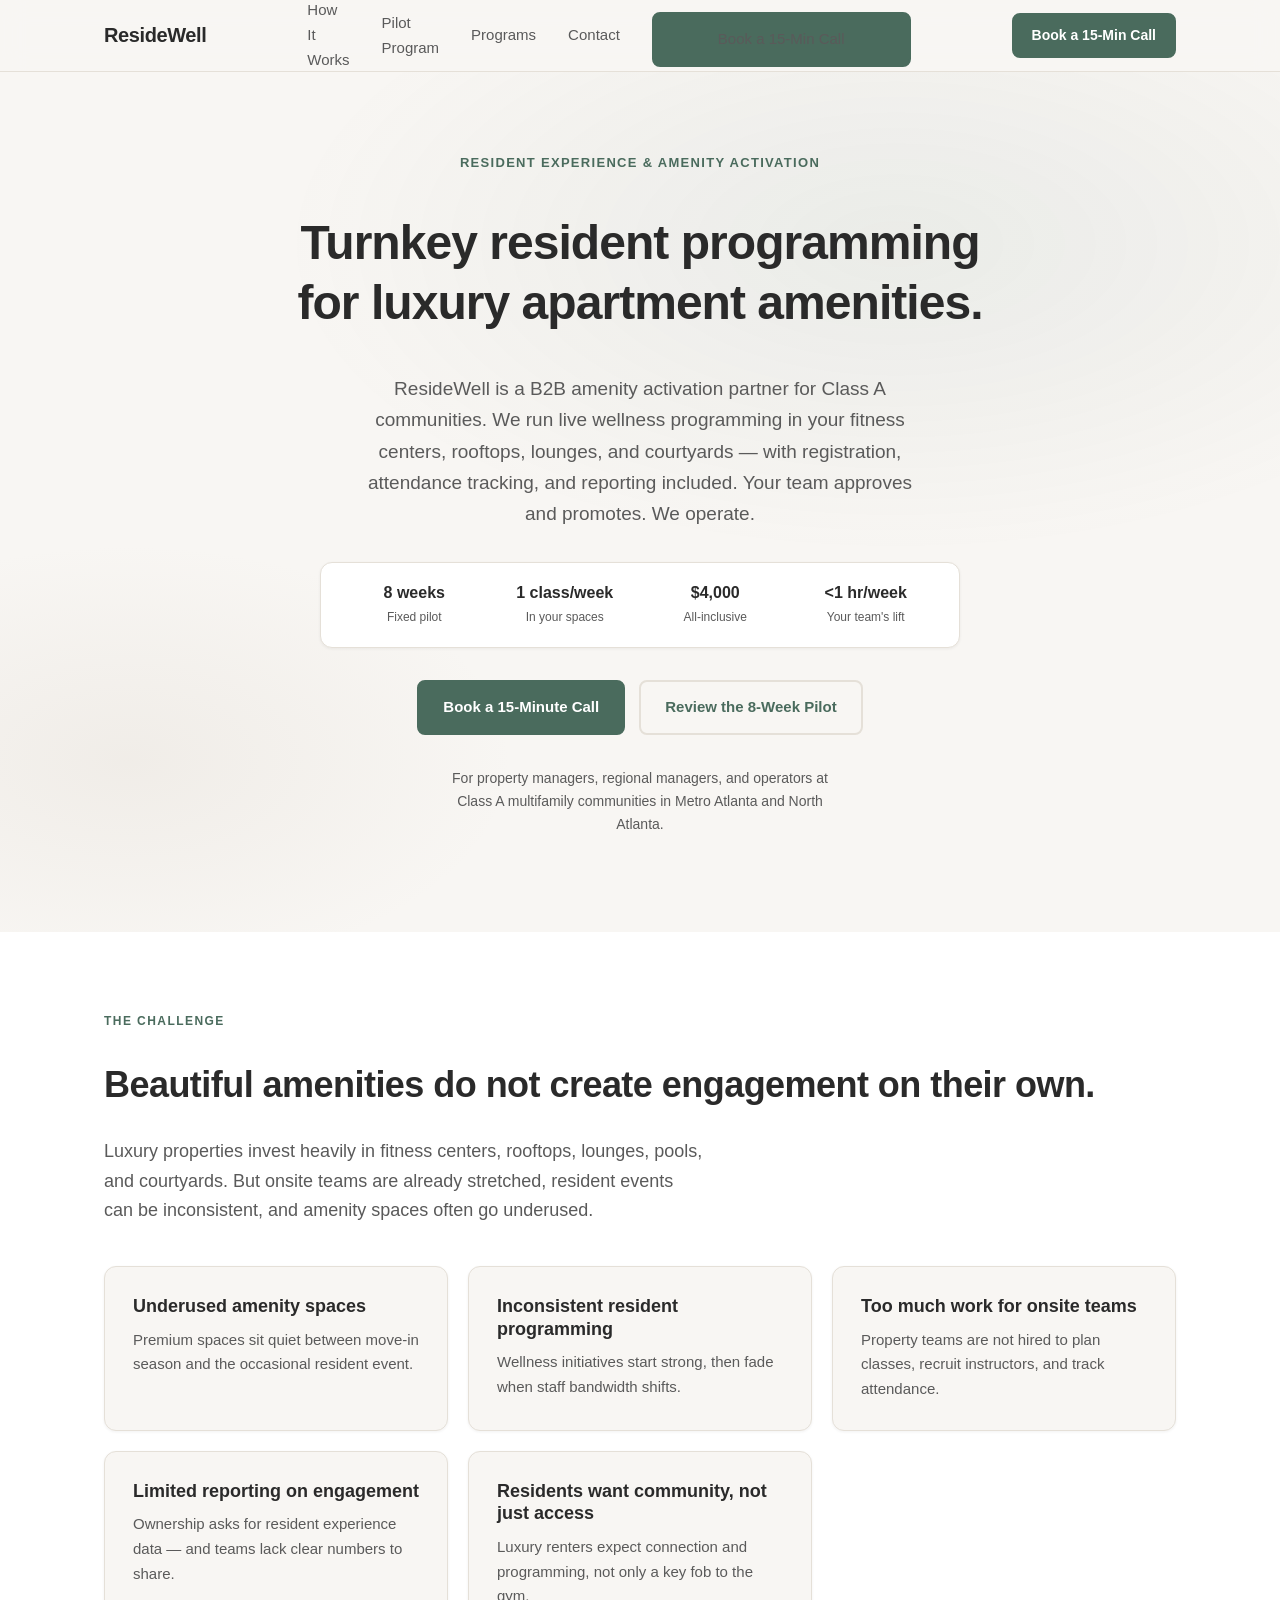
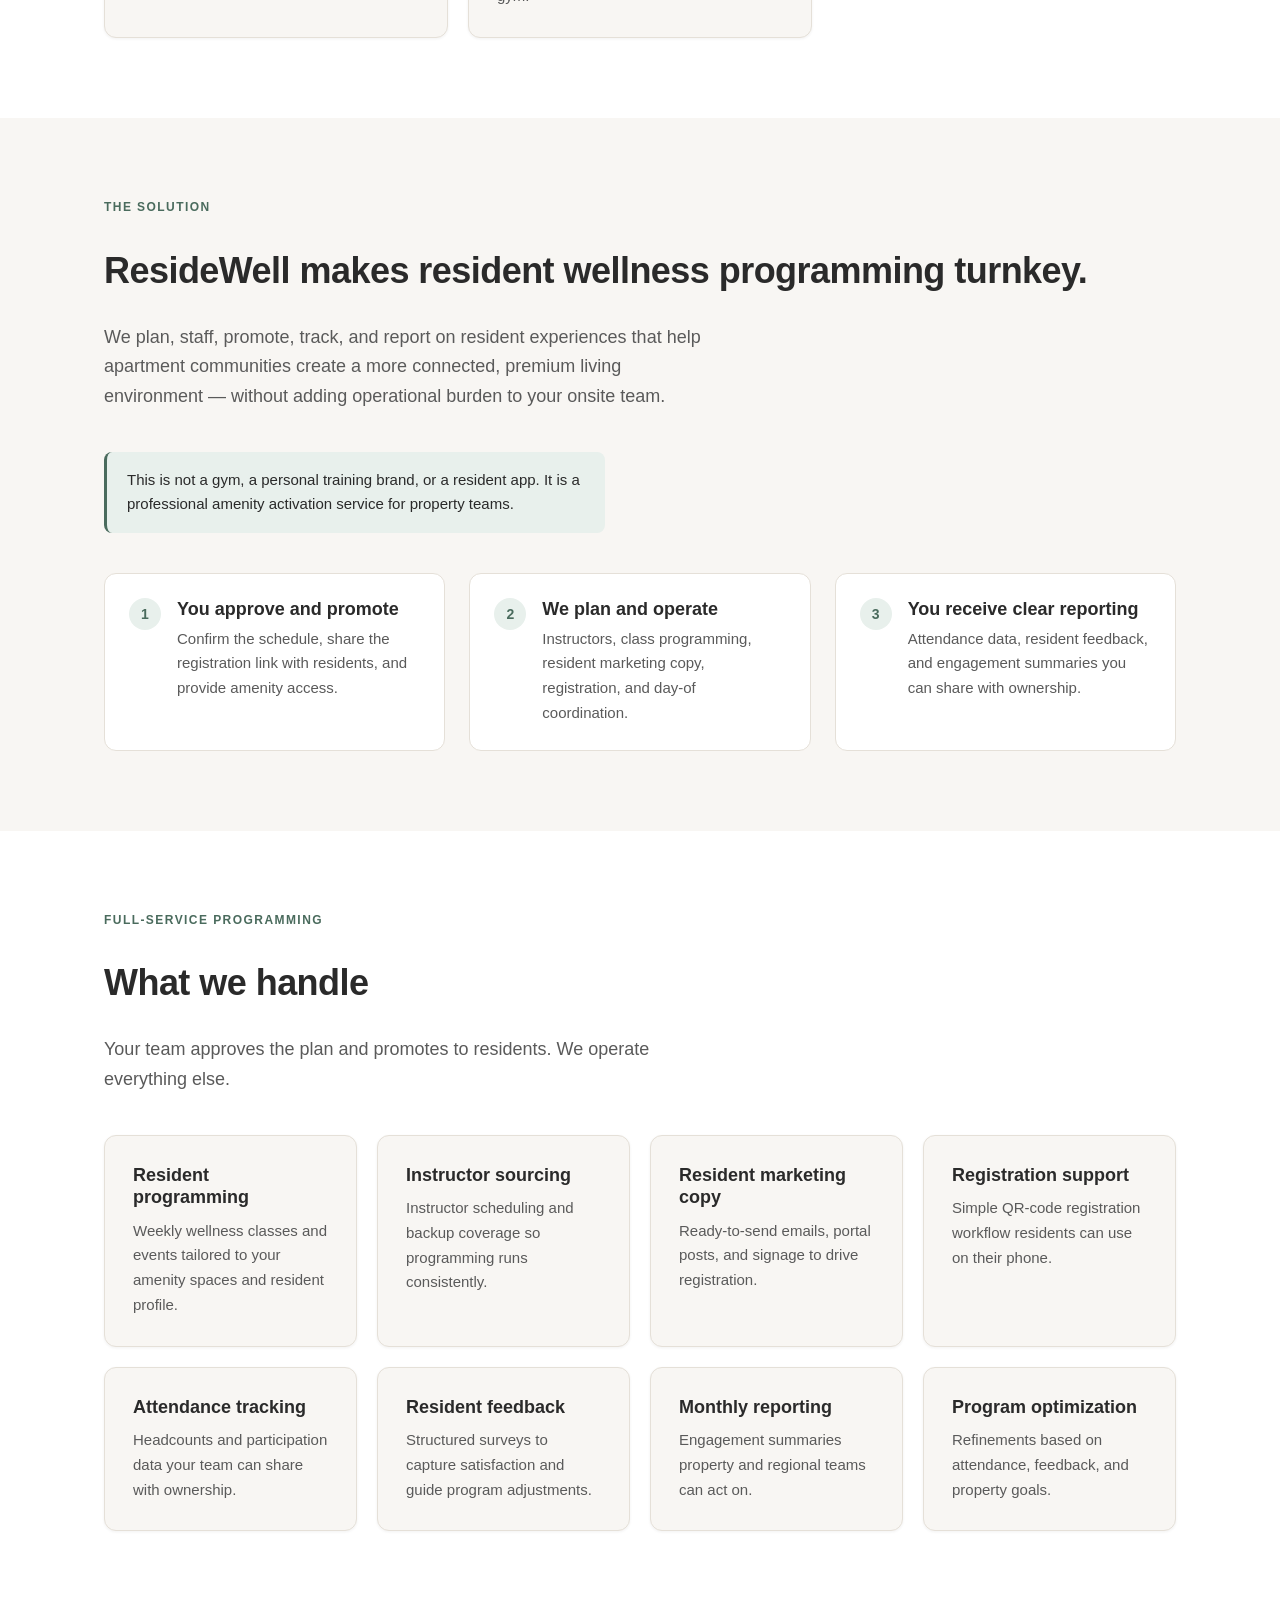
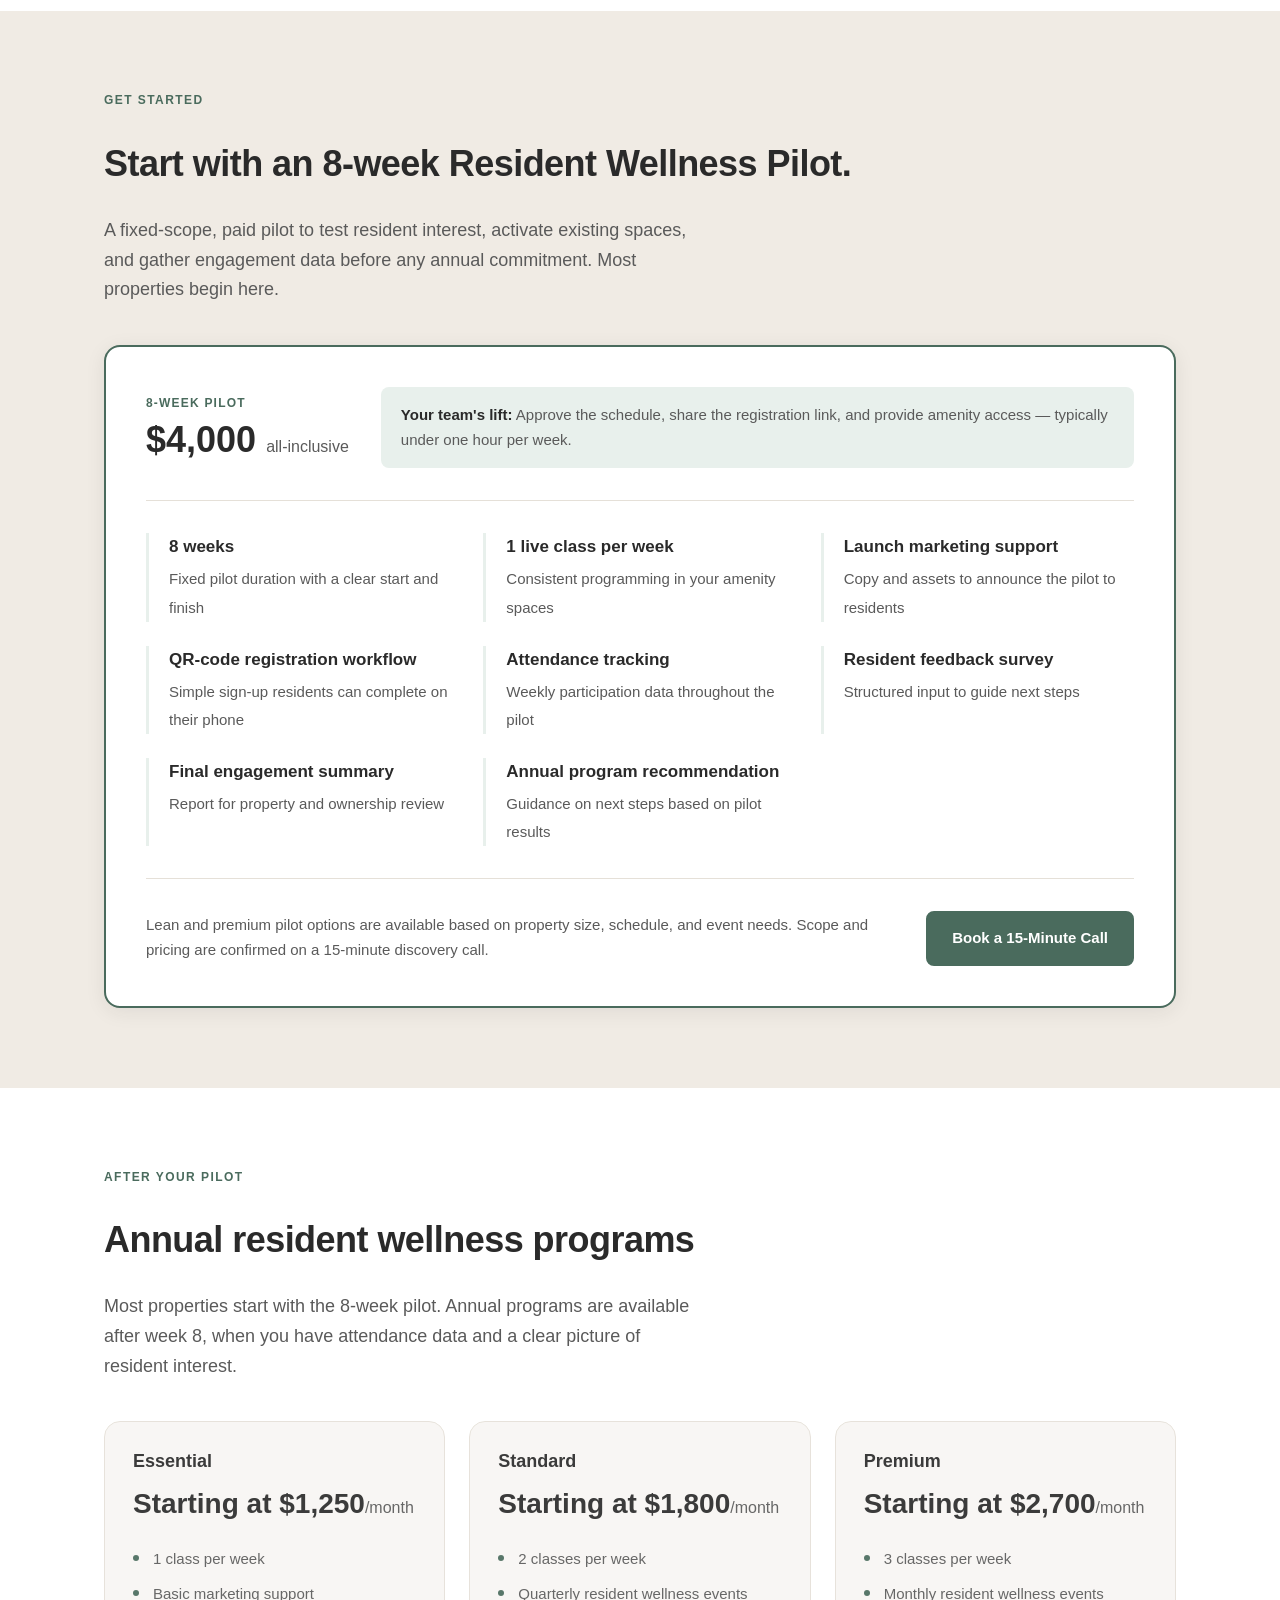
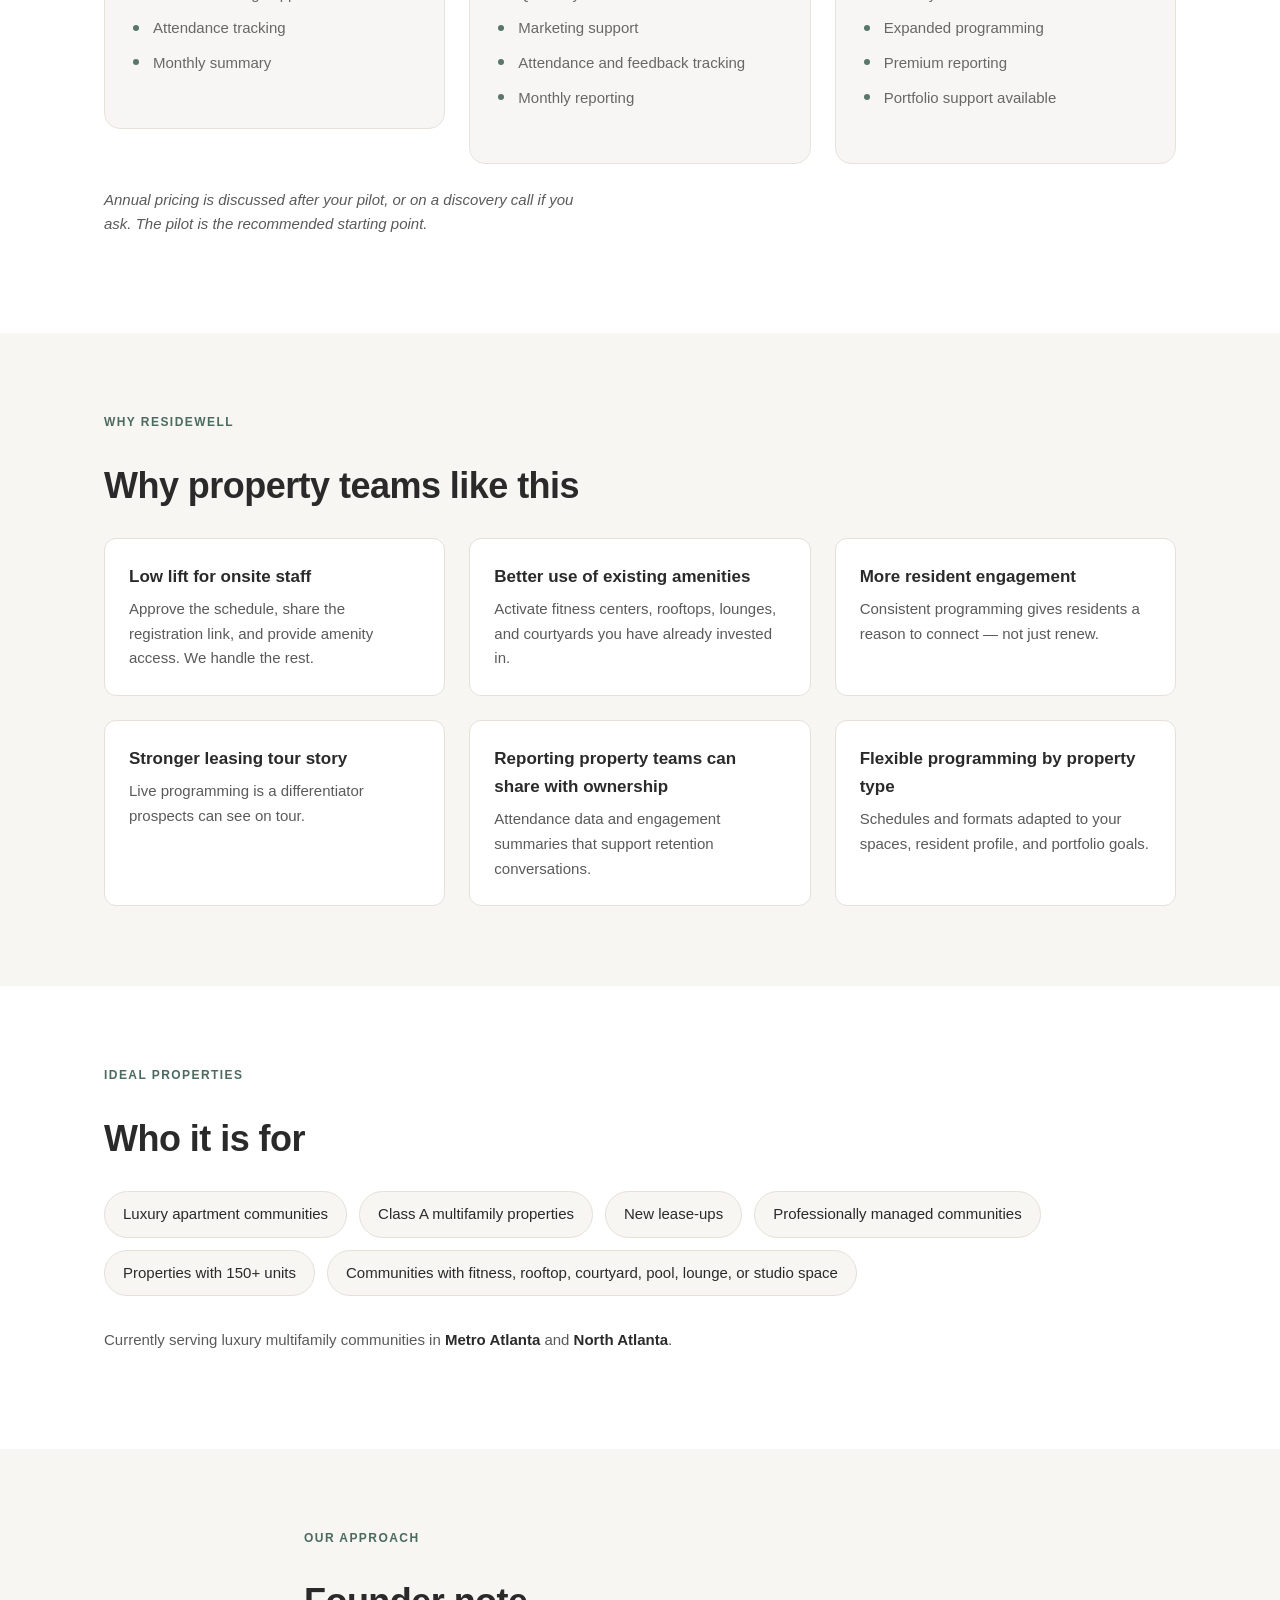
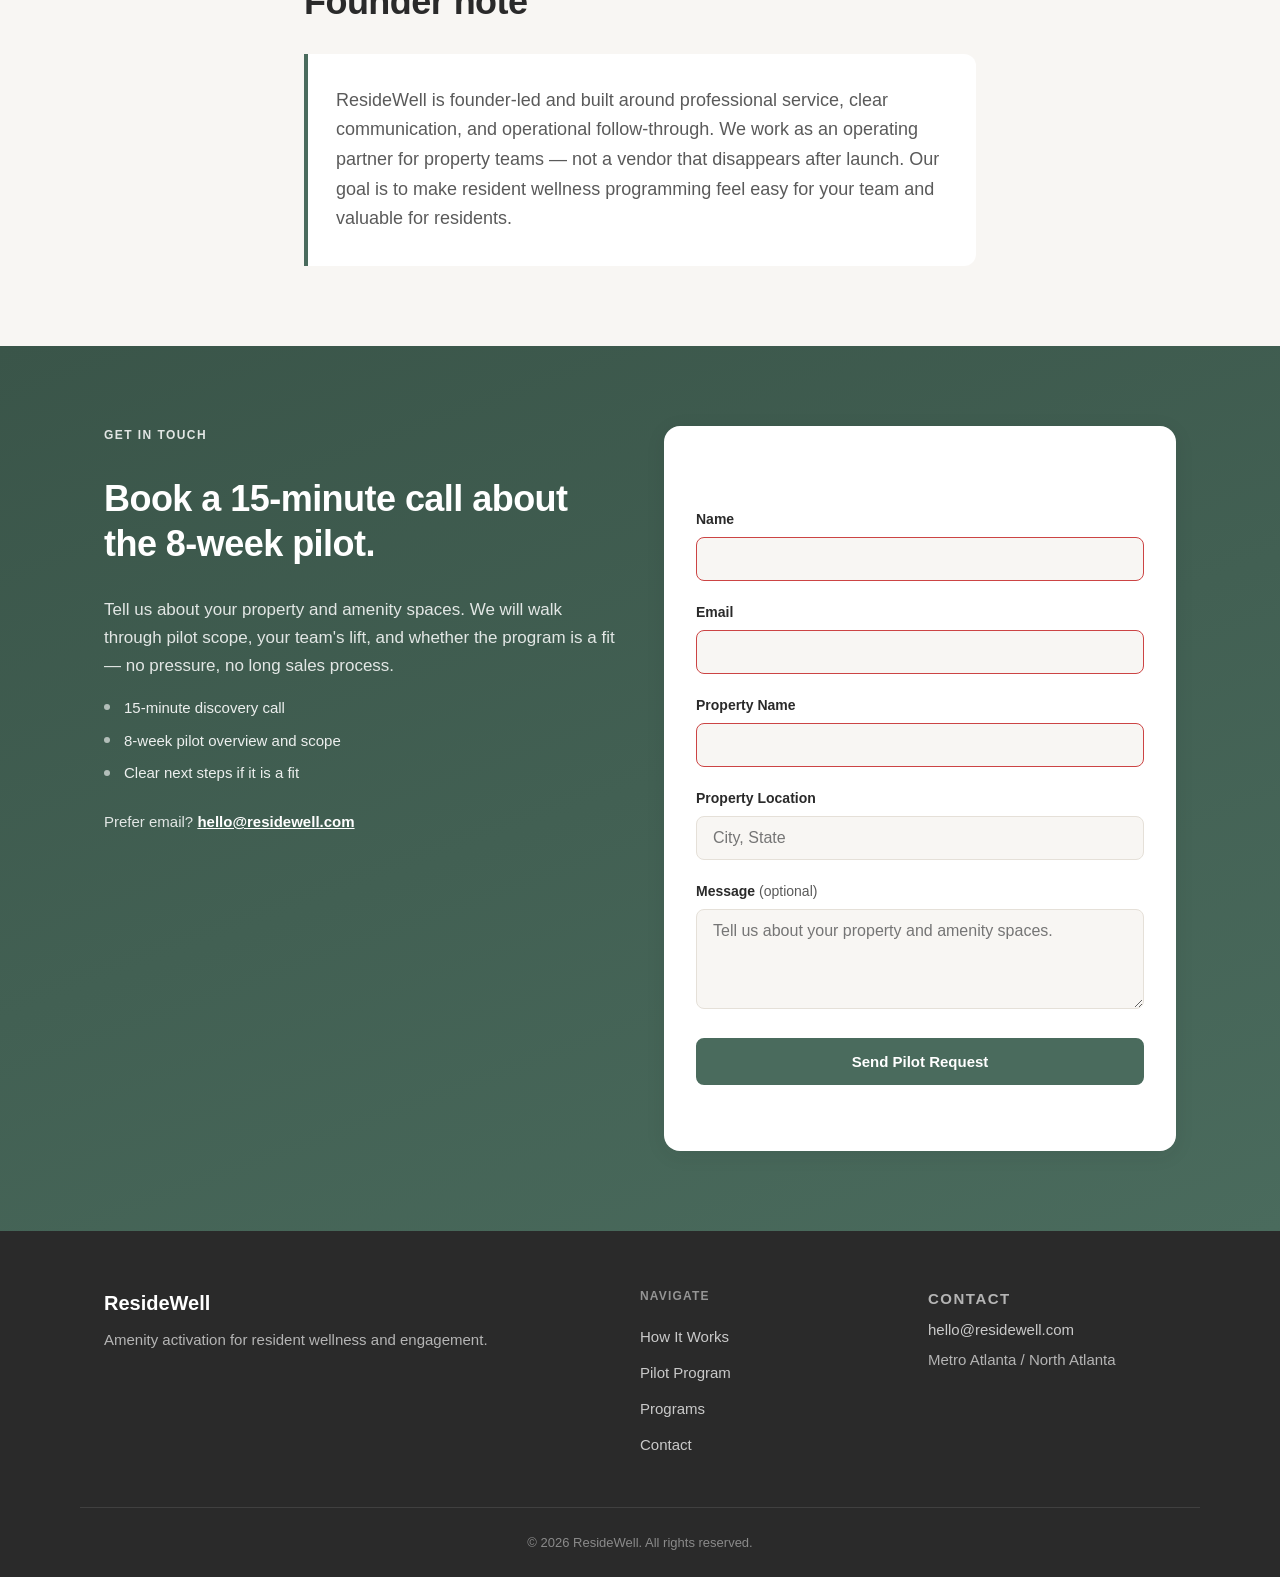
==== commit d77d5c3d: "Improve landing page conversion for B2B property managers - Clarify above-the-fold offer with pilot " ====
--- a/index.html
+++ b/index.html
@@ -1,379 +1,520 @@
-<!DOCTYPE html>
+<!doctype html>
 <html lang="en">
-<head>
-  <meta charset="UTF-8" />
-  <meta name="viewport" content="width=device-width, initial-scale=1.0" />
-
-  <!-- SEO -->
-  <title>ResideWell | Resident Wellness Programming for Luxury Apartments</title>
-  <meta name="description" content="ResideWell helps luxury apartment communities activate amenity spaces with turnkey wellness classes, resident events, marketing support, attendance tracking, and reporting." />
-  <meta name="keywords" content="resident wellness programming, amenity activation, luxury apartments, Class A multifamily, resident engagement, Metro Atlanta, North Atlanta" />
-
-  <!-- Open Graph (text placeholders — replace og:url with your live URL before launch) -->
-  <meta property="og:type" content="website" />
-  <meta property="og:title" content="ResideWell | Resident Wellness Programming for Luxury Apartments" />
-  <meta property="og:description" content="Turnkey amenity activation for Class A apartment communities — wellness classes, resident events, marketing support, attendance tracking, and reporting. Serving Metro Atlanta and North Atlanta." />
-  <meta property="og:url" content="https://YOUR-DOMAIN-HERE.com" />
-  <meta property="og:site_name" content="ResideWell" />
-
-  <link rel="stylesheet" href="styles.css" />
-</head>
-<body>
-
-  <!-- ============================================================
-       1. NAVIGATION
-       ============================================================ -->
-  <header class="site-header">
-    <nav class="nav container" aria-label="Main navigation">
-      <a href="#top" class="nav-logo">Reside<span>Well</span></a>
-
-      <button class="nav-toggle" aria-expanded="false" aria-controls="nav-menu" aria-label="Toggle navigation menu">
-        <span class="nav-toggle-bar"></span>
-        <span class="nav-toggle-bar"></span>
-        <span class="nav-toggle-bar"></span>
-      </button>
-
-      <div class="nav-menu" id="nav-menu">
-        <ul class="nav-links">
-          <li><a href="#how-it-works">How It Works</a></li>
-          <li><a href="#pilot-program">Pilot Program</a></li>
-          <li><a href="#programs">Programs</a></li>
-          <li><a href="#contact">Contact</a></li>
-        </ul>
-        <a href="#contact" class="btn btn-primary btn-nav">Request a Pilot</a>
+  <head>
+    <meta charset="UTF-8" />
+    <meta name="viewport" content="width=device-width, initial-scale=1.0" />
+    <meta
+      name="description"
+      content="ResideWell helps luxury apartment communities activate amenity spaces with turnkey resident programming — classes, registration, attendance tracking, and reporting. 8-week pilot, $4,000. Metro Atlanta."
+    />
+    <title>ResideWell | Resident Wellness Programming for Luxury Apartments</title>
+
+    <!-- Open Graph -->
+    <meta property="og:type" content="website" />
+    <meta
+      property="og:title"
+      content="ResideWell | Resident Wellness Programming for Luxury Apartments"
+    />
+    <meta
+      property="og:description"
+      content="Turnkey amenity activation for luxury multifamily — 8-week pilot, one live class per week, reporting included. Serving Metro Atlanta and North Atlanta."
+    />
+    <!-- CUSTOMIZE: Replace with your live site URL after deployment -->
+    <meta property="og:url" content="https://residewell.com" />
+    <!-- CUSTOMIZE: Add og:image when you have a branded social preview image -->
+    <meta property="og:locale" content="en_US" />
+
+    <link rel="stylesheet" href="styles.css" />
+  </head>
+  <body>
+    <a href="#main" class="skip-link">Skip to main content</a>
+
+    <!-- 1. Navigation -->
+    <header class="site-header" id="top">
+      <div class="header-inner">
+        <a href="#top" class="logo" aria-label="ResideWell home">ResideWell</a>
+
+        <button
+          class="nav-toggle"
+          type="button"
+          aria-expanded="false"
+          aria-controls="site-nav"
+          aria-label="Open menu"
+        >
+          <span class="nav-toggle-bar"></span>
+          <span class="nav-toggle-bar"></span>
+          <span class="nav-toggle-bar"></span>
+        </button>
+
+        <nav class="site-nav" id="site-nav" aria-label="Main">
+          <a href="#how-it-works">How It Works</a>
+          <a href="#pilot-program">Pilot Program</a>
+          <a href="#programs">Programs</a>
+          <a href="#contact">Contact</a>
+          <!-- Mobile-only CTA inside nav drawer -->
+          <a href="#contact" class="btn btn-primary btn-block nav-cta-mobile">Book a 15-Min Call</a>
+        </nav>
+
+        <div class="header-actions">
+          <!-- CUSTOMIZE: Point to #contact or your Calendly link -->
+          <a href="#contact" class="btn btn-primary btn-sm nav-cta">Book a 15-Min Call</a>
+        </div>
       </div>
-    </nav>
-  </header>
-
-  <main id="top">
-
-    <!-- ============================================================
-         2. HERO
-         ============================================================ -->
-    <section class="hero" aria-labelledby="hero-heading">
-      <div class="hero-shape hero-shape-1" aria-hidden="true"></div>
-      <div class="hero-shape hero-shape-2" aria-hidden="true"></div>
-      <div class="container hero-inner">
-        <p class="eyebrow">Amenity Activation &middot; Resident Wellness</p>
-        <h1 id="hero-heading">Turn underused apartment amenities into resident experiences worth renewing&nbsp;for.</h1>
-        <p class="hero-sub">ResideWell helps luxury apartment communities activate fitness centers, rooftops, lounges, courtyards, and wellness spaces with turnkey resident programming &mdash; without adding work to the onsite team.</p>
-        <div class="hero-ctas">
-          <a href="#contact" class="btn btn-primary btn-lg">Request an 8-Week Pilot</a>
-          <a href="#how-it-works" class="btn btn-secondary btn-lg">See What We Handle</a>
-        </div>
-        <p class="hero-trust">Built for Class A multifamily communities, lease-ups, and professionally managed apartment portfolios.</p>
+    </header>
+
+    <main id="main">
+      <!-- 2. Hero -->
+      <section class="hero" aria-labelledby="hero-heading">
+        <div class="hero-bg" aria-hidden="true"></div>
+        <div class="hero-inner">
+          <p class="eyebrow">Resident Experience &amp; Amenity Activation</p>
+          <h1 id="hero-heading">
+            Turnkey resident programming for luxury apartment amenities.
+          </h1>
+          <p class="hero-sub">
+            ResideWell is a B2B amenity activation partner for Class A communities. We run live
+            wellness programming in your fitness centers, rooftops, lounges, and courtyards — with
+            registration, attendance tracking, and reporting included. Your team approves and
+            promotes. We operate.
+          </p>
+
+          <div class="pilot-offer" aria-label="8-week pilot overview">
+            <div class="pilot-offer-item">
+              <span class="pilot-offer-value">8 weeks</span>
+              <span class="pilot-offer-label">Fixed pilot</span>
+            </div>
+            <div class="pilot-offer-item">
+              <span class="pilot-offer-value">1 class/week</span>
+              <span class="pilot-offer-label">In your spaces</span>
+            </div>
+            <div class="pilot-offer-item">
+              <span class="pilot-offer-value">$4,000</span>
+              <span class="pilot-offer-label">All-inclusive</span>
+            </div>
+            <div class="pilot-offer-item">
+              <span class="pilot-offer-value">&lt;1 hr/week</span>
+              <span class="pilot-offer-label">Your team's lift</span>
+            </div>
+          </div>
+
+          <div class="cta-group">
+            <a href="#contact" class="btn btn-primary">Book a 15-Minute Call</a>
+            <a href="#pilot-program" class="btn btn-secondary">Review the 8-Week Pilot</a>
+          </div>
+          <p class="trust-line">
+            For property managers, regional managers, and operators at Class A multifamily
+            communities in Metro Atlanta and North Atlanta.
+          </p>
+        </div>
+      </section>
+
+      <!-- 3. Problem -->
+      <section class="section section-alt" id="problem" aria-labelledby="problem-heading">
+        <div class="container">
+          <p class="section-label">The Challenge</p>
+          <h2 id="problem-heading">Beautiful amenities do not create engagement on their own.</h2>
+          <p class="section-lead">
+            Luxury properties invest heavily in fitness centers, rooftops, lounges, pools, and
+            courtyards. But onsite teams are already stretched, resident events can be
+            inconsistent, and amenity spaces often go underused.
+          </p>
+          <ul class="card-grid card-grid--3">
+            <li class="card">
+              <h3>Underused amenity spaces</h3>
+              <p>Premium spaces sit quiet between move-in season and the occasional resident event.</p>
+            </li>
+            <li class="card">
+              <h3>Inconsistent resident programming</h3>
+              <p>Wellness initiatives start strong, then fade when staff bandwidth shifts.</p>
+            </li>
+            <li class="card">
+              <h3>Too much work for onsite teams</h3>
+              <p>Property teams are not hired to plan classes, recruit instructors, and track attendance.</p>
+            </li>
+            <li class="card">
+              <h3>Limited reporting on engagement</h3>
+              <p>Ownership asks for resident experience data — and teams lack clear numbers to share.</p>
+            </li>
+            <li class="card">
+              <h3>Residents want community, not just access</h3>
+              <p>Luxury renters expect connection and programming, not only a key fob to the gym.</p>
+            </li>
+          </ul>
+        </div>
+      </section>
+
+      <!-- 4. Solution + How It Works -->
+      <section class="section" id="how-it-works" aria-labelledby="solution-heading">
+        <div class="container">
+          <p class="section-label">The Solution</p>
+          <h2 id="solution-heading">ResideWell makes resident wellness programming turnkey.</h2>
+          <p class="section-lead">
+            We plan, staff, promote, track, and report on resident experiences that help apartment
+            communities create a more connected, premium living environment — without adding
+            operational burden to your onsite team.
+          </p>
+
+          <p class="positioning-note">
+            This is not a gym, a personal training brand, or a resident app. It is a professional
+            amenity activation service for property teams.
+          </p>
+
+          <ol class="steps">
+            <li class="step">
+              <span class="step-num" aria-hidden="true">1</span>
+              <div>
+                <h3>You approve and promote</h3>
+                <p>Confirm the schedule, share the registration link with residents, and provide amenity access.</p>
+              </div>
+            </li>
+            <li class="step">
+              <span class="step-num" aria-hidden="true">2</span>
+              <div>
+                <h3>We plan and operate</h3>
+                <p>Instructors, class programming, resident marketing copy, registration, and day-of coordination.</p>
+              </div>
+            </li>
+            <li class="step">
+              <span class="step-num" aria-hidden="true">3</span>
+              <div>
+                <h3>You receive clear reporting</h3>
+                <p>Attendance data, resident feedback, and engagement summaries you can share with ownership.</p>
+              </div>
+            </li>
+          </ol>
+        </div>
+      </section>
+
+      <!-- 5. What We Handle -->
+      <section class="section section-alt" id="what-we-handle" aria-labelledby="handle-heading">
+        <div class="container">
+          <p class="section-label">Full-Service Programming</p>
+          <h2 id="handle-heading">What we handle</h2>
+          <p class="section-lead">
+            Your team approves the plan and promotes to residents. We operate everything else.
+          </p>
+          <ul class="card-grid card-grid--4">
+            <li class="card">
+              <h3>Resident programming</h3>
+              <p>Weekly wellness classes and events tailored to your amenity spaces and resident profile.</p>
+            </li>
+            <li class="card">
+              <h3>Instructor sourcing</h3>
+              <p>Instructor scheduling and backup coverage so programming runs consistently.</p>
+            </li>
+            <li class="card">
+              <h3>Resident marketing copy</h3>
+              <p>Ready-to-send emails, portal posts, and signage to drive registration.</p>
+            </li>
+            <li class="card">
+              <h3>Registration support</h3>
+              <p>Simple QR-code registration workflow residents can use on their phone.</p>
+            </li>
+            <li class="card">
+              <h3>Attendance tracking</h3>
+              <p>Headcounts and participation data your team can share with ownership.</p>
+            </li>
+            <li class="card">
+              <h3>Resident feedback</h3>
+              <p>Structured surveys to capture satisfaction and guide program adjustments.</p>
+            </li>
+            <li class="card">
+              <h3>Monthly reporting</h3>
+              <p>Engagement summaries property and regional teams can act on.</p>
+            </li>
+            <li class="card">
+              <h3>Program optimization</h3>
+              <p>Refinements based on attendance, feedback, and property goals.</p>
+            </li>
+          </ul>
+        </div>
+      </section>
+
+      <!-- 6. Pilot Program -->
+      <section class="section section-pilot" id="pilot-program" aria-labelledby="pilot-heading">
+        <div class="container">
+          <p class="section-label">Get Started</p>
+          <h2 id="pilot-heading">Start with an 8-week Resident Wellness Pilot.</h2>
+          <p class="section-lead">
+            A fixed-scope, paid pilot to test resident interest, activate existing spaces, and gather
+            engagement data before any annual commitment. Most properties begin here.
+          </p>
+
+          <div class="pilot-card">
+            <div class="pilot-header">
+              <div class="pilot-price-block">
+                <p class="pilot-price-label">8-Week Pilot</p>
+                <p class="pilot-price">$4,000 <span>all-inclusive</span></p>
+              </div>
+              <p class="pilot-team-lift">
+                <strong>Your team's lift:</strong> Approve the schedule, share the registration link,
+                and provide amenity access — typically under one hour per week.
+              </p>
+            </div>
+
+            <ul class="pilot-features">
+              <li>
+                <strong>8 weeks</strong>
+                <span>Fixed pilot duration with a clear start and finish</span>
+              </li>
+              <li>
+                <strong>1 live class per week</strong>
+                <span>Consistent programming in your amenity spaces</span>
+              </li>
+              <li>
+                <strong>Launch marketing support</strong>
+                <span>Copy and assets to announce the pilot to residents</span>
+              </li>
+              <li>
+                <strong>QR-code registration workflow</strong>
+                <span>Simple sign-up residents can complete on their phone</span>
+              </li>
+              <li>
+                <strong>Attendance tracking</strong>
+                <span>Weekly participation data throughout the pilot</span>
+              </li>
+              <li>
+                <strong>Resident feedback survey</strong>
+                <span>Structured input to guide next steps</span>
+              </li>
+              <li>
+                <strong>Final engagement summary</strong>
+                <span>Report for property and ownership review</span>
+              </li>
+              <li>
+                <strong>Annual program recommendation</strong>
+                <span>Guidance on next steps based on pilot results</span>
+              </li>
+            </ul>
+
+            <div class="pilot-footer">
+              <p class="pilot-note">
+                Lean and premium pilot options are available based on property size, schedule, and
+                event needs. Scope and pricing are confirmed on a 15-minute discovery call.
+              </p>
+              <a href="#contact" class="btn btn-primary">Book a 15-Minute Call</a>
+            </div>
+          </div>
+        </div>
+      </section>
+
+      <!-- 7. Annual Programs -->
+      <section class="section section-alt section-programs" id="programs" aria-labelledby="programs-heading">
+        <div class="container">
+          <p class="section-label">After Your Pilot</p>
+          <h2 id="programs-heading">Annual resident wellness programs</h2>
+          <p class="section-lead">
+            Most properties start with the 8-week pilot. Annual programs are available after week 8,
+            when you have attendance data and a clear picture of resident interest.
+          </p>
+
+          <div class="pricing-grid">
+            <article class="pricing-card">
+              <h3>Essential</h3>
+              <p class="pricing-amount">Starting at $1,250<span>/month</span></p>
+              <ul class="pricing-features">
+                <li>1 class per week</li>
+                <li>Basic marketing support</li>
+                <li>Attendance tracking</li>
+                <li>Monthly summary</li>
+              </ul>
+            </article>
+
+            <article class="pricing-card pricing-card--featured">
+              <h3>Standard</h3>
+              <p class="pricing-amount">Starting at $1,800<span>/month</span></p>
+              <ul class="pricing-features">
+                <li>2 classes per week</li>
+                <li>Quarterly resident wellness events</li>
+                <li>Marketing support</li>
+                <li>Attendance and feedback tracking</li>
+                <li>Monthly reporting</li>
+              </ul>
+            </article>
+
+            <article class="pricing-card">
+              <h3>Premium</h3>
+              <p class="pricing-amount">Starting at $2,700<span>/month</span></p>
+              <ul class="pricing-features">
+                <li>3 classes per week</li>
+                <li>Monthly resident wellness events</li>
+                <li>Expanded programming</li>
+                <li>Premium reporting</li>
+                <li>Portfolio support available</li>
+              </ul>
+            </article>
+          </div>
+
+          <p class="section-note">
+            Annual pricing is discussed after your pilot, or on a discovery call if you ask. The pilot
+            is the recommended starting point.
+          </p>
+        </div>
+      </section>
+
+      <!-- 8. Why Property Teams Like This -->
+      <section class="section" id="why-us" aria-labelledby="why-heading">
+        <div class="container">
+          <p class="section-label">Why ResideWell</p>
+          <h2 id="why-heading">Why property teams like this</h2>
+          <ul class="benefit-list">
+            <li>
+              <strong>Low lift for onsite staff</strong>
+              <p>Approve the schedule, share the registration link, and provide amenity access. We handle the rest.</p>
+            </li>
+            <li>
+              <strong>Better use of existing amenities</strong>
+              <p>Activate fitness centers, rooftops, lounges, and courtyards you have already invested in.</p>
+            </li>
+            <li>
+              <strong>More resident engagement</strong>
+              <p>Consistent programming gives residents a reason to connect — not just renew.</p>
+            </li>
+            <li>
+              <strong>Stronger leasing tour story</strong>
+              <p>Live programming is a differentiator prospects can see on tour.</p>
+            </li>
+            <li>
+              <strong>Reporting property teams can share with ownership</strong>
+              <p>Attendance data and engagement summaries that support retention conversations.</p>
+            </li>
+            <li>
+              <strong>Flexible programming by property type</strong>
+              <p>Schedules and formats adapted to your spaces, resident profile, and portfolio goals.</p>
+            </li>
+          </ul>
+        </div>
+      </section>
+
+      <!-- 9. Who It Is For -->
+      <section class="section section-alt" id="who-its-for" aria-labelledby="audience-heading">
+        <div class="container">
+          <p class="section-label">Ideal Properties</p>
+          <h2 id="audience-heading">Who it is for</h2>
+          <ul class="tag-list">
+            <li>Luxury apartment communities</li>
+            <li>Class A multifamily properties</li>
+            <li>New lease-ups</li>
+            <li>Professionally managed communities</li>
+            <li>Properties with 150+ units</li>
+            <li>Communities with fitness, rooftop, courtyard, pool, lounge, or studio space</li>
+          </ul>
+          <p class="location-note">
+            <!-- CUSTOMIZE: Update service area as you expand -->
+            Currently serving luxury multifamily communities in <strong>Metro Atlanta</strong> and
+            <strong>North Atlanta</strong>.
+          </p>
+        </div>
+      </section>
+
+      <!-- 10. Founder Note -->
+      <section class="section" id="founder" aria-labelledby="founder-heading">
+        <div class="container container--narrow">
+          <p class="section-label">Our Approach</p>
+          <h2 id="founder-heading">Founder note</h2>
+          <blockquote class="founder-note">
+            <p>
+              ResideWell is founder-led and built around professional service, clear communication,
+              and operational follow-through. We work as an operating partner for property teams —
+              not a vendor that disappears after launch. Our goal is to make resident wellness
+              programming feel easy for your team and valuable for residents.
+            </p>
+            <!-- CUSTOMIZE: Add founder name and signature if desired -->
+          </blockquote>
+        </div>
+      </section>
+
+      <!-- 11. Contact -->
+      <section class="section section-contact" id="contact" aria-labelledby="contact-heading">
+        <div class="container">
+          <div class="contact-grid">
+            <div class="contact-copy">
+              <p class="section-label section-label--light">Get in Touch</p>
+              <h2 id="contact-heading">Book a 15-minute call about the 8-week pilot.</h2>
+              <p>
+                Tell us about your property and amenity spaces. We will walk through pilot scope,
+                your team's lift, and whether the program is a fit — no pressure, no long sales
+                process.
+              </p>
+              <ul class="contact-points">
+                <li>15-minute discovery call</li>
+                <li>8-week pilot overview and scope</li>
+                <li>Clear next steps if it is a fit</li>
+              </ul>
+              <p class="contact-email">
+                Prefer email?
+                <!-- CUSTOMIZE: Replace with your real email -->
+                <a href="mailto:hello@residewell.com?subject=8-Week%20Pilot%20Inquiry">hello@residewell.com</a>
+              </p>
+            </div>
+
+            <!-- CUSTOMIZE: Replace mailto form with Formspree, Netlify Forms, Tally, or HubSpot -->
+            <form class="contact-form" id="contact-form" novalidate>
+              <p class="form-heading">Request pilot information</p>
+              <div class="form-group">
+                <label for="name">Name</label>
+                <input type="text" id="name" name="name" required autocomplete="name" />
+              </div>
+              <div class="form-group">
+                <label for="email">Email</label>
+                <input type="email" id="email" name="email" required autocomplete="email" />
+              </div>
+              <div class="form-group">
+                <label for="property-name">Property Name</label>
+                <input type="text" id="property-name" name="property_name" required />
+              </div>
+              <div class="form-group">
+                <label for="property-location">Property Location</label>
+                <input type="text" id="property-location" name="property_location" required placeholder="City, State" />
+              </div>
+              <div class="form-group">
+                <label for="message">Message <span class="label-optional">(optional)</span></label>
+                <textarea id="message" name="message" rows="4" placeholder="Tell us about your property and amenity spaces."></textarea>
+              </div>
+              <button type="submit" class="btn btn-primary btn-block">Send Pilot Request</button>
+              <p class="form-helper">We typically respond within one business day.</p>
+            </form>
+          </div>
+        </div>
+      </section>
+    </main>
+
+    <!-- 12. Footer -->
+    <footer class="site-footer">
+      <div class="container footer-grid">
+        <div class="footer-brand">
+          <p class="footer-logo">ResideWell</p>
+          <p class="footer-tagline">Amenity activation for resident wellness and engagement.</p>
+        </div>
+
+        <div class="footer-links">
+          <p class="footer-heading">Navigate</p>
+          <ul>
+            <li><a href="#how-it-works">How It Works</a></li>
+            <li><a href="#pilot-program">Pilot Program</a></li>
+            <li><a href="#programs">Programs</a></li>
+            <li><a href="#contact">Contact</a></li>
+          </ul>
+        </div>
+
+        <div class="footer-contact">
+          <p class="footer-heading">Contact</p>
+          <!-- CUSTOMIZE: Replace with your real email -->
+          <p><a href="mailto:hello@residewell.com">hello@residewell.com</a></p>
+          <p>Metro Atlanta / North Atlanta</p>
+        </div>
       </div>
-    </section>
-
-    <!-- ============================================================
-         3. PROBLEM
-         ============================================================ -->
-    <section class="section section-problem" aria-labelledby="problem-heading">
-      <div class="container">
-        <div class="section-intro">
-          <h2 id="problem-heading">Beautiful amenities do not create engagement on their own.</h2>
-          <p>Luxury properties invest heavily in fitness centers, rooftops, lounges, pools, and courtyards. But onsite teams are already stretched, resident events can be inconsistent, and amenity spaces often go underused.</p>
-        </div>
-        <ul class="card-grid card-grid-5">
-          <li class="card card-problem">
-            <span class="card-icon" aria-hidden="true">&#9633;</span>
-            <h3>Underused amenity spaces</h3>
-          </li>
-          <li class="card card-problem">
-            <span class="card-icon" aria-hidden="true">&#9651;</span>
-            <h3>Inconsistent resident programming</h3>
-          </li>
-          <li class="card card-problem">
-            <span class="card-icon" aria-hidden="true">&#9671;</span>
-            <h3>Too much work for onsite teams</h3>
-          </li>
-          <li class="card card-problem">
-            <span class="card-icon" aria-hidden="true">&#9675;</span>
-            <h3>Limited reporting on engagement</h3>
-          </li>
-          <li class="card card-problem">
-            <span class="card-icon" aria-hidden="true">&#11040;</span>
-            <h3>Residents want community, not just access</h3>
-          </li>
-        </ul>
+
+      <div class="footer-bottom">
+        <p>&copy; <span id="year"></span> ResideWell. All rights reserved.</p>
       </div>
-    </section>
-
-    <!-- ============================================================
-         4. SOLUTION
-         ============================================================ -->
-    <section class="section section-solution" aria-labelledby="solution-heading">
-      <div class="container narrow">
-        <p class="eyebrow">The ResideWell Approach</p>
-        <h2 id="solution-heading">ResideWell makes resident wellness programming turnkey.</h2>
-        <p class="section-lede">We plan, staff, promote, track, and report on wellness experiences that help apartment communities create a more active, connected, and premium resident experience.</p>
-      </div>
-    </section>
-
-    <!-- ============================================================
-         5. WHAT WE HANDLE  (nav anchor: How It Works)
-         ============================================================ -->
-    <section class="section" id="how-it-works" aria-labelledby="handle-heading">
-      <div class="container">
-        <div class="section-intro">
-          <p class="eyebrow">How It Works</p>
-          <h2 id="handle-heading">Everything handled, end to end.</h2>
-          <p>Your team approves the plan. We do the rest.</p>
-        </div>
-        <ul class="card-grid card-grid-4">
-          <li class="card">
-            <span class="card-num" aria-hidden="true">01</span>
-            <h3>Class programming</h3>
-            <p>A wellness class calendar designed around your property, your spaces, and your residents.</p>
-          </li>
-          <li class="card">
-            <span class="card-num" aria-hidden="true">02</span>
-            <h3>Instructor sourcing</h3>
-            <p>Vetted, professional instructors matched to your community &mdash; with backup coverage.</p>
-          </li>
-          <li class="card">
-            <span class="card-num" aria-hidden="true">03</span>
-            <h3>Resident marketing copy</h3>
-            <p>Ready-to-send announcements, flyers, and reminders your team can post in minutes.</p>
-          </li>
-          <li class="card">
-            <span class="card-num" aria-hidden="true">04</span>
-            <h3>Registration support</h3>
-            <p>Simple QR-code sign-ups so residents can reserve a spot without staff involvement.</p>
-          </li>
-          <li class="card">
-            <span class="card-num" aria-hidden="true">05</span>
-            <h3>Attendance tracking</h3>
-            <p>Every session logged, so you always know how your amenities are being used.</p>
-          </li>
-          <li class="card">
-            <span class="card-num" aria-hidden="true">06</span>
-            <h3>Resident feedback</h3>
-            <p>Short surveys that capture what residents value and what they want next.</p>
-          </li>
-          <li class="card">
-            <span class="card-num" aria-hidden="true">07</span>
-            <h3>Monthly reporting</h3>
-            <p>Clear engagement summaries your team can share with regional managers and ownership.</p>
-          </li>
-          <li class="card">
-            <span class="card-num" aria-hidden="true">08</span>
-            <h3>Program optimization</h3>
-            <p>Schedules and formats refined over time based on attendance and feedback data.</p>
-          </li>
-        </ul>
-      </div>
-    </section>
-
-    <!-- ============================================================
-         6. PILOT PROGRAM
-         ============================================================ -->
-    <section class="section section-pilot" id="pilot-program" aria-labelledby="pilot-heading">
-      <div class="container">
-        <div class="pilot-panel">
-          <div class="pilot-copy">
-            <p class="eyebrow eyebrow-light">The Low-Risk Starting Point</p>
-            <h2 id="pilot-heading">Start with an 8-week Resident Wellness Pilot.</h2>
-            <p>A structured, fixed-scope pilot designed to measure resident interest and prove engagement &mdash; before any long-term commitment.</p>
-            <p class="pilot-price">Pilot programs typically start at <strong>$4,000</strong>, with lean and premium options available based on property size, schedule, and event needs.</p>
-            <a href="#contact" class="btn btn-primary btn-lg">Request Pilot Details</a>
-          </div>
-          <ul class="pilot-list">
-            <li>8 weeks</li>
-            <li>1 live class per week</li>
-            <li>Launch marketing support</li>
-            <li>QR-code registration workflow</li>
-            <li>Attendance tracking</li>
-            <li>Resident feedback survey</li>
-            <li>Final engagement summary</li>
-            <li>Annual program recommendation</li>
-          </ul>
-        </div>
-      </div>
-    </section>
-
-    <!-- ============================================================
-         7. ANNUAL PROGRAMS
-         ============================================================ -->
-    <section class="section" id="programs" aria-labelledby="programs-heading">
-      <div class="container">
-        <div class="section-intro">
-          <p class="eyebrow">Annual Programs</p>
-          <h2 id="programs-heading">Ongoing programming, sized to your property.</h2>
-          <p>After a successful pilot, most communities continue with an annual program.</p>
-        </div>
-        <div class="pricing-grid">
-          <article class="pricing-card">
-            <h3>Essential</h3>
-            <ul>
-              <li>1 class per week</li>
-              <li>Basic marketing support</li>
-              <li>Attendance tracking</li>
-              <li>Monthly summary</li>
-            </ul>
-            <p class="pricing-price">Starting at <strong>$1,250</strong>/month</p>
-            <a href="#contact" class="btn btn-secondary">Ask About Essential</a>
-          </article>
-
-          <article class="pricing-card pricing-featured">
-            <p class="pricing-badge">Most Popular</p>
-            <h3>Standard</h3>
-            <ul>
-              <li>2 classes per week</li>
-              <li>Quarterly resident wellness events</li>
-              <li>Marketing support</li>
-              <li>Attendance and feedback tracking</li>
-              <li>Monthly reporting</li>
-            </ul>
-            <p class="pricing-price">Starting at <strong>$1,800</strong>/month</p>
-            <a href="#contact" class="btn btn-primary">Ask About Standard</a>
-          </article>
-
-          <article class="pricing-card">
-            <h3>Premium</h3>
-            <ul>
-              <li>3 classes per week</li>
-              <li>Monthly resident wellness events</li>
-              <li>Expanded programming</li>
-              <li>Premium reporting</li>
-              <li>Portfolio support available</li>
-            </ul>
-            <p class="pricing-price">Starting at <strong>$2,700</strong>/month</p>
-            <a href="#contact" class="btn btn-secondary">Ask About Premium</a>
-          </article>
-        </div>
-      </div>
-    </section>
-
-    <!-- ============================================================
-         8. WHY PROPERTY TEAMS LIKE THIS
-         ============================================================ -->
-    <section class="section section-why" aria-labelledby="why-heading">
-      <div class="container">
-        <div class="section-intro">
-          <h2 id="why-heading">Why property teams like this.</h2>
-        </div>
-        <ul class="check-grid">
-          <li>Low lift for onsite staff</li>
-          <li>Better use of existing amenities</li>
-          <li>More resident engagement</li>
-          <li>Stronger leasing tour story</li>
-          <li>Reporting property teams can share with ownership</li>
-          <li>Flexible programming by property type</li>
-        </ul>
-      </div>
-    </section>
-
-    <!-- ============================================================
-         9. WHO IT IS FOR
-         ============================================================ -->
-    <section class="section section-who" aria-labelledby="who-heading">
-      <div class="container">
-        <div class="section-intro">
-          <h2 id="who-heading">Who it&rsquo;s for.</h2>
-        </div>
-        <ul class="pill-grid">
-          <li>Luxury apartment communities</li>
-          <li>Class A multifamily properties</li>
-          <li>New lease-ups</li>
-          <li>Professionally managed communities</li>
-          <li>Properties with 150+ units</li>
-          <li>Communities with fitness, rooftop, courtyard, pool, lounge, or studio space</li>
-        </ul>
-      </div>
-    </section>
-
-    <!-- ============================================================
-         10. FOUNDER NOTE
-         CUSTOMIZE: add your name and a short personal line here when ready.
-         ============================================================ -->
-    <section class="section section-founder" aria-labelledby="founder-heading">
-      <div class="container narrow">
-        <h2 id="founder-heading" class="visually-hidden">A note from the founder</h2>
-        <blockquote class="founder-note">
-          <p>ResideWell is founder-led and built around professional service, clear communication, and operational follow-through. Our goal is to make resident wellness programming feel easy for property teams and valuable for residents.</p>
-          <footer>&mdash; The ResideWell Team <!-- CUSTOMIZE: replace with founder name when ready --></footer>
-        </blockquote>
-      </div>
-    </section>
-
-    <!-- ============================================================
-         11. CONTACT
-         NOTE: This form uses a mailto: fallback (no backend).
-         See README.md for how to swap in Formspree, Netlify Forms,
-         Tally, or HubSpot later.
-         ============================================================ -->
-    <section class="section section-contact" id="contact" aria-labelledby="contact-heading">
-      <div class="container contact-grid">
-        <div class="contact-copy">
-          <h2 id="contact-heading">Want to test resident wellness programming at your property?</h2>
-          <p>Start with a simple 8-week pilot designed to measure resident interest, activate existing amenity spaces, and give your team a clear path forward.</p>
-          <p class="contact-direct">Prefer email? Reach us directly at
-            <!-- CUSTOMIZE: replace with your real email address (also update script.js) -->
-            <a href="mailto:hello@residewell.com">hello@residewell.com</a>.
-          </p>
-        </div>
-
-        <form class="contact-form" id="pilot-form" novalidate>
-          <div class="form-row">
-            <div class="form-field">
-              <label for="field-name">Name</label>
-              <input type="text" id="field-name" name="name" autocomplete="name" required />
-            </div>
-            <div class="form-field">
-              <label for="field-email">Email</label>
-              <input type="email" id="field-email" name="email" autocomplete="email" required />
-            </div>
-          </div>
-          <div class="form-row">
-            <div class="form-field">
-              <label for="field-property">Property Name</label>
-              <input type="text" id="field-property" name="property" required />
-            </div>
-            <div class="form-field">
-              <label for="field-location">Property Location</label>
-              <input type="text" id="field-location" name="location" placeholder="City, State" required />
-            </div>
-          </div>
-          <div class="form-field">
-            <label for="field-message">Message</label>
-            <textarea id="field-message" name="message" rows="4" placeholder="Tell us about your community and amenity spaces&hellip;"></textarea>
-          </div>
-          <button type="submit" class="btn btn-primary btn-lg btn-block">Request Pilot Information</button>
-          <p class="form-note">Submitting opens a pre-filled email in your mail app &mdash; no data is stored on this site.</p>
-        </form>
-      </div>
-    </section>
-  </main>
-
-  <!-- ============================================================
-       12. FOOTER
-       ============================================================ -->
-  <footer class="site-footer">
-    <div class="container footer-grid">
-      <div class="footer-brand">
-        <p class="footer-logo">Reside<span>Well</span></p>
-        <p>Amenity activation for resident wellness and engagement.</p>
-        <p class="footer-meta">
-          <!-- CUSTOMIZE: replace with your real email address -->
-          <a href="mailto:hello@residewell.com">hello@residewell.com</a><br />
-          Metro Atlanta / North Atlanta
-        </p>
-      </div>
-      <nav class="footer-nav" aria-label="Footer navigation">
-        <ul>
-          <li><a href="#how-it-works">How It Works</a></li>
-          <li><a href="#pilot-program">Pilot Program</a></li>
-          <li><a href="#programs">Programs</a></li>
-          <li><a href="#contact">Contact</a></li>
-        </ul>
-      </nav>
+    </footer>
+
+    <!-- Mobile sticky CTA -->
+    <div class="mobile-cta-bar" aria-hidden="false">
+      <a href="#contact" class="btn btn-primary btn-block">Book a 15-Min Call</a>
     </div>
-    <div class="container footer-bottom">
-      <p>&copy; <span id="year">2026</span> ResideWell. Serving luxury apartment communities in Metro Atlanta and North Atlanta.</p>
-    </div>
-  </footer>
-
-  <script src="script.js"></script>
-</body>
+
+    <script src="script.js"></script>
+  </body>
 </html>
--- a/styles.css
+++ b/styles.css
@@ -1,262 +1,225 @@
-/* ============================================================
-   ResideWell — Landing Page Styles
-   Premium, calm, hospitality-inspired B2B aesthetic.
-   Edit the variables below to adjust the whole palette at once.
-   ============================================================ */
+/* ResideWell — Premium B2B landing page */
 
 :root {
-  /* Palette */
-  --bg: #faf8f4;             /* warm off-white */
-  --bg-alt: #f3efe7;         /* warm beige/taupe secondary */
-  --surface: #ffffff;
-  --text: #2b2e2a;           /* deep charcoal */
-  --text-soft: #5a5f58;
-  --sage: #5c6f52;           /* muted sage accent (AA contrast on white) */
-  --sage-dark: #48583f;
-  --sage-tint: #e9ede4;
-  --taupe: #d8cfc0;
-  --border: #e6e0d4;
-
-  /* Type & shape */
-  --font: -apple-system, BlinkMacSystemFont, "Segoe UI", Roboto,
-          "Helvetica Neue", Arial, sans-serif;
-  --radius: 16px;
-  --radius-lg: 24px;
-  --shadow: 0 2px 24px rgba(43, 46, 42, 0.06);
-  --shadow-hover: 0 8px 32px rgba(43, 46, 42, 0.1);
-
-  /* Layout */
-  --container: 1120px;
-  --header-h: 72px;
-}
-
-/* ---------- Reset & base ---------- */
+  --color-bg: #f8f6f3;
+  --color-bg-alt: #ffffff;
+  --color-bg-warm: #f0ebe4;
+  --color-text: #2a2a2a;
+  --color-text-muted: #5a5a5a;
+  --color-accent: #4a6b5d;
+  --color-accent-dark: #3a5549;
+  --color-accent-light: #e8f0ec;
+  --color-taupe: #c4b8a8;
+  --color-border: #e5e0d8;
+  --color-surface: #ffffff;
+  --color-focus: #4a6b5d;
+
+  --font-sans: -apple-system, BlinkMacSystemFont, "Segoe UI", Roboto, "Helvetica Neue", Arial, sans-serif;
+
+  --radius-sm: 8px;
+  --radius-md: 12px;
+  --radius-lg: 16px;
+
+  --shadow-sm: 0 1px 3px rgba(42, 42, 42, 0.06);
+  --shadow-md: 0 4px 20px rgba(42, 42, 42, 0.08);
+
+  --max-width: 1120px;
+  --max-width-narrow: 720px;
+
+  --header-height: 72px;
+}
+
 *,
 *::before,
 *::after {
   box-sizing: border-box;
-  margin: 0;
-  padding: 0;
 }
 
 html {
   scroll-behavior: smooth;
-  scroll-padding-top: calc(var(--header-h) + 16px);
 }
 
 body {
-  font-family: var(--font);
+  margin: 0;
+  font-family: var(--font-sans);
   font-size: 1.0625rem;
   line-height: 1.65;
-  color: var(--text);
-  background: var(--bg);
+  color: var(--color-text);
+  background: var(--color-bg);
   -webkit-font-smoothing: antialiased;
 }
 
 img {
   max-width: 100%;
-  display: block;
-}
-
-ul {
-  list-style: none;
-}
-
-a {
-  color: var(--sage-dark);
+  height: auto;
+}
+
+/* Skip link */
+.skip-link {
+  position: absolute;
+  top: -100%;
+  left: 1rem;
+  z-index: 200;
+  padding: 0.75rem 1rem;
+  background: var(--color-accent);
+  color: var(--color-surface);
   text-decoration: none;
-}
-
-a:hover {
-  text-decoration: underline;
-}
-
-.container {
-  width: min(100% - 3rem, var(--container));
-  margin-inline: auto;
-}
-
-.container.narrow {
-  max-width: 720px;
-}
-
-/* ---------- Typography ---------- */
+  border-radius: var(--radius-sm);
+}
+
+.skip-link:focus {
+  top: 1rem;
+}
+
+/* Typography */
 h1,
 h2,
 h3 {
-  line-height: 1.18;
+  line-height: 1.25;
+  font-weight: 600;
+  color: var(--color-text);
+}
+
+h1 {
+  font-size: clamp(2rem, 5vw, 3rem);
+  letter-spacing: -0.02em;
+}
+
+h2 {
+  font-size: clamp(1.625rem, 3.5vw, 2.25rem);
   letter-spacing: -0.015em;
-  font-weight: 650;
-}
-
-h1 {
-  font-size: clamp(2.1rem, 4.5vw, 3.4rem);
-}
-
-h2 {
-  font-size: clamp(1.6rem, 3vw, 2.25rem);
-  margin-bottom: 1rem;
 }
 
 h3 {
   font-size: 1.125rem;
-  margin-bottom: 0.4rem;
-}
-
-.eyebrow {
+  margin: 0 0 0.5rem;
+}
+
+p {
+  margin: 0 0 1rem;
+  color: var(--color-text-muted);
+}
+
+a {
+  color: var(--color-accent);
+}
+
+/* Layout */
+.container {
+  max-width: var(--max-width);
+  margin: 0 auto;
+  padding: 0 1.5rem;
+}
+
+.container--narrow {
+  max-width: var(--max-width-narrow);
+}
+
+.section {
+  padding: 5rem 0;
+}
+
+.section-alt {
+  background: var(--color-bg-alt);
+}
+
+.section-label {
+  font-size: 0.75rem;
+  font-weight: 600;
+  letter-spacing: 0.12em;
   text-transform: uppercase;
-  letter-spacing: 0.14em;
-  font-size: 0.78rem;
-  font-weight: 700;
-  color: var(--sage);
-  margin-bottom: 1rem;
-}
-
-.eyebrow-light {
-  color: var(--sage-tint);
-}
-
-.visually-hidden {
-  position: absolute;
-  width: 1px;
-  height: 1px;
-  overflow: hidden;
-  clip: rect(0 0 0 0);
-  white-space: nowrap;
-}
-
-/* ---------- Buttons ---------- */
-.btn {
-  display: inline-block;
-  padding: 0.75rem 1.5rem;
-  border-radius: 999px;
-  font-weight: 600;
-  font-size: 0.97rem;
-  border: 1.5px solid transparent;
-  cursor: pointer;
-  text-decoration: none;
-  transition: background-color 0.2s ease, color 0.2s ease,
-              border-color 0.2s ease, box-shadow 0.2s ease,
-              transform 0.15s ease;
-}
-
-.btn:hover {
-  text-decoration: none;
-  transform: translateY(-1px);
-}
-
-/* Clear, visible focus state for keyboard users */
-.btn:focus-visible,
-a:focus-visible,
-input:focus-visible,
-textarea:focus-visible,
-button:focus-visible {
-  outline: 3px solid var(--sage);
-  outline-offset: 2px;
-}
-
-.btn-primary {
-  background: var(--sage);
-  color: #ffffff;
-}
-
-.btn-primary:hover {
-  background: var(--sage-dark);
-}
-
-.btn-secondary {
-  background: transparent;
-  color: var(--sage-dark);
-  border-color: var(--sage);
-}
-
-.btn-secondary:hover {
-  background: var(--sage-tint);
-}
-
-.btn-lg {
-  padding: 0.95rem 2rem;
-  font-size: 1.05rem;
-}
-
-.btn-block {
-  display: block;
-  width: 100%;
-  text-align: center;
-}
-
-/* ---------- 1. Header / nav ---------- */
+  color: var(--color-accent);
+  margin: 0 0 0.75rem;
+}
+
+.section-label--light {
+  color: rgba(255, 255, 255, 0.75);
+}
+
+.section-lead {
+  font-size: 1.125rem;
+  max-width: 60ch;
+  margin-bottom: 2.5rem;
+}
+
+/* Header */
 .site-header {
   position: sticky;
   top: 0;
-  z-index: 50;
-  background: rgba(250, 248, 244, 0.92);
-  backdrop-filter: blur(10px);
-  border-bottom: 1px solid var(--border);
-}
-
-.nav {
+  z-index: 100;
+  height: var(--header-height);
+  background: rgba(248, 246, 243, 0.92);
+  backdrop-filter: blur(12px);
+  border-bottom: 1px solid var(--color-border);
+}
+
+.header-inner {
+  max-width: var(--max-width);
+  margin: 0 auto;
+  padding: 0 1.5rem;
+  height: 100%;
   display: flex;
   align-items: center;
   justify-content: space-between;
-  min-height: var(--header-h);
-  gap: 1.5rem;
-}
-
-.nav-logo {
-  font-size: 1.35rem;
-  font-weight: 750;
+  gap: 1rem;
+}
+
+.logo {
+  font-size: 1.25rem;
+  font-weight: 700;
   letter-spacing: -0.02em;
-  color: var(--text);
-}
-
-.nav-logo span {
-  color: var(--sage);
-}
-
-.nav-menu {
+  color: var(--color-text);
+  text-decoration: none;
+  flex-shrink: 0;
+}
+
+.site-nav {
+  display: none;
+  align-items: center;
+  gap: 2rem;
+}
+
+.site-nav a {
+  font-size: 0.9375rem;
+  font-weight: 500;
+  color: var(--color-text-muted);
+  text-decoration: none;
+  transition: color 0.2s;
+}
+
+.site-nav a:hover,
+.site-nav a:focus-visible {
+  color: var(--color-accent);
+}
+
+.header-actions {
   display: flex;
   align-items: center;
-  gap: 2rem;
-}
-
-.nav-links {
+  gap: 0.75rem;
+}
+
+.nav-toggle {
   display: flex;
-  gap: 1.75rem;
-}
-
-.nav-links a {
-  color: var(--text-soft);
-  font-weight: 550;
-  font-size: 0.97rem;
-}
-
-.nav-links a:hover {
-  color: var(--text);
-  text-decoration: none;
-}
-
-.btn-nav {
-  padding: 0.6rem 1.3rem;
-}
-
-/* Hamburger (hidden on desktop) */
-.nav-toggle {
-  display: none;
   flex-direction: column;
+  justify-content: center;
   gap: 5px;
-  background: none;
-  border: 0;
-  padding: 8px;
+  width: 44px;
+  height: 44px;
+  padding: 0;
+  border: none;
+  background: transparent;
   cursor: pointer;
+  border-radius: var(--radius-sm);
 }
 
 .nav-toggle-bar {
-  width: 24px;
+  display: block;
+  width: 22px;
   height: 2px;
-  background: var(--text);
-  border-radius: 2px;
-  transition: transform 0.25s ease, opacity 0.25s ease;
+  margin: 0 auto;
+  background: var(--color-text);
+  border-radius: 1px;
+  transition: transform 0.2s, opacity 0.2s;
 }
 
 .nav-toggle[aria-expanded="true"] .nav-toggle-bar:nth-child(1) {
@@ -271,610 +234,802 @@
   transform: translateY(-7px) rotate(-45deg);
 }
 
-/* ---------- 2. Hero ---------- */
+.site-nav.is-open {
+  display: flex;
+  flex-direction: column;
+  position: absolute;
+  top: var(--header-height);
+  left: 0;
+  right: 0;
+  padding: 1.5rem;
+  background: var(--color-bg-alt);
+  border-bottom: 1px solid var(--color-border);
+  box-shadow: var(--shadow-md);
+  gap: 1.25rem;
+}
+
+.nav-cta-mobile {
+  display: none;
+  margin-top: 0.5rem;
+}
+
+/* Buttons */
+.btn {
+  display: inline-flex;
+  align-items: center;
+  justify-content: center;
+  font-family: inherit;
+  font-size: 0.9375rem;
+  font-weight: 600;
+  padding: 0.8125rem 1.5rem;
+  border-radius: var(--radius-sm);
+  text-decoration: none;
+  border: 2px solid transparent;
+  cursor: pointer;
+  transition: background 0.2s, border-color 0.2s, color 0.2s, transform 0.15s;
+}
+
+.btn:focus-visible {
+  outline: 3px solid var(--color-focus);
+  outline-offset: 2px;
+}
+
+.btn-primary {
+  color: var(--color-surface);
+  background: var(--color-accent);
+  border-color: var(--color-accent);
+}
+
+.btn-primary:hover {
+  background: var(--color-accent-dark);
+  border-color: var(--color-accent-dark);
+}
+
+.btn-secondary {
+  color: var(--color-accent);
+  background: transparent;
+  border-color: var(--color-border);
+}
+
+.btn-secondary:hover {
+  border-color: var(--color-accent);
+  background: var(--color-accent-light);
+}
+
+.btn-sm {
+  padding: 0.5625rem 1.125rem;
+  font-size: 0.875rem;
+}
+
+.btn-block {
+  width: 100%;
+}
+
+/* Hero */
 .hero {
   position: relative;
+  padding: 5rem 0 6rem;
   overflow: hidden;
-  padding: clamp(4.5rem, 10vw, 8rem) 0 clamp(4rem, 8vw, 6.5rem);
-  background: linear-gradient(180deg, var(--bg) 0%, var(--bg-alt) 100%);
-}
-
-/* Subtle abstract shapes — no stock photos needed */
-.hero-shape {
+}
+
+.hero-bg {
   position: absolute;
-  border-radius: 50%;
-  filter: blur(60px);
-  opacity: 0.5;
+  inset: 0;
+  background:
+    radial-gradient(ellipse 80% 60% at 70% 20%, rgba(74, 107, 93, 0.08) 0%, transparent 60%),
+    radial-gradient(ellipse 60% 50% at 10% 80%, rgba(196, 184, 168, 0.15) 0%, transparent 50%);
   pointer-events: none;
-}
-
-.hero-shape-1 {
-  width: 420px;
-  height: 420px;
-  background: var(--sage-tint);
-  top: -120px;
-  right: -80px;
-}
-
-.hero-shape-2 {
-  width: 360px;
-  height: 360px;
-  background: var(--taupe);
-  bottom: -160px;
-  left: -100px;
-  opacity: 0.35;
 }
 
 .hero-inner {
   position: relative;
-  max-width: 800px;
-  text-align: left;
+  max-width: var(--max-width);
+  margin: 0 auto;
+  padding: 0 1.5rem;
+  max-width: 780px;
+  text-align: center;
+}
+
+.eyebrow {
+  font-size: 0.8125rem;
+  font-weight: 600;
+  letter-spacing: 0.1em;
+  text-transform: uppercase;
+  color: var(--color-accent);
+  margin: 0 0 1.25rem;
 }
 
 .hero-sub {
-  margin-top: 1.4rem;
-  font-size: clamp(1.05rem, 2vw, 1.25rem);
-  color: var(--text-soft);
-  max-width: 42rem;
-}
-
-.hero-ctas {
-  margin-top: 2.2rem;
+  font-size: 1.1875rem;
+  max-width: 52ch;
+  margin: 0 auto 2rem;
+}
+
+.cta-group {
   display: flex;
   flex-wrap: wrap;
-  gap: 0.9rem;
-}
-
-.hero-trust {
-  margin-top: 1.8rem;
-  font-size: 0.9rem;
-  color: var(--text-soft);
-}
-
-/* ---------- Sections (shared) ---------- */
-.section {
-  padding: clamp(3.5rem, 8vw, 6rem) 0;
-}
-
-.section-intro {
-  max-width: 680px;
-  margin-bottom: 2.75rem;
-}
-
-.section-intro p {
-  color: var(--text-soft);
-}
-
-.section-lede {
-  font-size: clamp(1.05rem, 2vw, 1.2rem);
-  color: var(--text-soft);
-}
-
-/* ---------- 3. Problem ---------- */
-.section-problem {
-  background: var(--surface);
-  border-block: 1px solid var(--border);
-}
-
+  gap: 0.875rem;
+  justify-content: center;
+  margin-bottom: 2rem;
+}
+
+.trust-line {
+  font-size: 0.875rem;
+  color: var(--color-text-muted);
+  max-width: 52ch;
+  margin: 0 auto;
+}
+
+/* Hero pilot offer strip */
+.pilot-offer {
+  display: grid;
+  grid-template-columns: repeat(4, 1fr);
+  gap: 0.75rem;
+  margin: 0 auto 2rem;
+  max-width: 640px;
+  padding: 1.25rem 1.5rem;
+  background: var(--color-surface);
+  border: 1px solid var(--color-border);
+  border-radius: var(--radius-md);
+  box-shadow: var(--shadow-sm);
+}
+
+.pilot-offer-item {
+  text-align: center;
+}
+
+.pilot-offer-value {
+  display: block;
+  font-size: 1rem;
+  font-weight: 700;
+  color: var(--color-text);
+  line-height: 1.3;
+}
+
+.pilot-offer-label {
+  display: block;
+  font-size: 0.75rem;
+  color: var(--color-text-muted);
+  margin-top: 0.25rem;
+}
+
+/* Positioning + steps */
+.positioning-note {
+  font-size: 0.9375rem;
+  font-weight: 500;
+  color: var(--color-text);
+  padding: 1rem 1.25rem;
+  background: var(--color-accent-light);
+  border-radius: var(--radius-sm);
+  border-left: 3px solid var(--color-accent);
+  margin-bottom: 2.5rem;
+  max-width: 60ch;
+}
+
+.steps {
+  list-style: none;
+  padding: 0;
+  margin: 0;
+  display: grid;
+  grid-template-columns: repeat(auto-fit, minmax(260px, 1fr));
+  gap: 1.5rem;
+}
+
+.step {
+  display: flex;
+  gap: 1rem;
+  padding: 1.5rem;
+  background: var(--color-bg-alt);
+  border: 1px solid var(--color-border);
+  border-radius: var(--radius-md);
+}
+
+.step-num {
+  flex-shrink: 0;
+  width: 2rem;
+  height: 2rem;
+  display: flex;
+  align-items: center;
+  justify-content: center;
+  font-size: 0.875rem;
+  font-weight: 700;
+  color: var(--color-accent);
+  background: var(--color-accent-light);
+  border-radius: 50%;
+}
+
+.step h3 {
+  margin-bottom: 0.375rem;
+}
+
+.step p {
+  font-size: 0.9375rem;
+  margin: 0;
+}
+
+/* Cards */
 .card-grid {
+  list-style: none;
+  padding: 0;
+  margin: 0;
   display: grid;
   gap: 1.25rem;
 }
 
-.card-grid-5 {
-  grid-template-columns: repeat(auto-fit, minmax(200px, 1fr));
-}
-
-.card-grid-4 {
-  grid-template-columns: repeat(4, 1fr);
+.card-grid--3 {
+  grid-template-columns: repeat(auto-fit, minmax(260px, 1fr));
+}
+
+.card-grid--4 {
+  grid-template-columns: repeat(auto-fit, minmax(240px, 1fr));
 }
 
 .card {
-  background: var(--surface);
-  border: 1px solid var(--border);
-  border-radius: var(--radius);
-  padding: 1.6rem 1.5rem;
-  box-shadow: var(--shadow);
-  transition: box-shadow 0.2s ease, transform 0.2s ease;
-}
-
-.card:hover {
-  box-shadow: var(--shadow-hover);
-  transform: translateY(-2px);
+  background: var(--color-surface);
+  border: 1px solid var(--color-border);
+  border-radius: var(--radius-md);
+  padding: 1.75rem;
+  box-shadow: var(--shadow-sm);
+}
+
+.section-alt .card {
+  background: var(--color-bg);
+}
+
+.card h3 {
+  margin-bottom: 0.625rem;
 }
 
 .card p {
-  color: var(--text-soft);
-  font-size: 0.95rem;
-}
-
-.card-problem {
-  background: var(--bg);
-  box-shadow: none;
-  text-align: left;
-}
-
-.card-problem h3 {
-  font-size: 1.02rem;
-  margin: 0;
-}
-
-.card-icon {
-  display: inline-block;
-  font-size: 1.3rem;
-  color: var(--sage);
-  margin-bottom: 0.7rem;
-}
-
-.card-num {
-  display: inline-block;
-  font-size: 0.8rem;
+  font-size: 0.9375rem;
+  margin: 0;
+}
+
+/* Pilot section emphasis */
+.section-pilot {
+  background: var(--color-bg-warm);
+}
+
+.pilot-card {
+  background: var(--color-surface);
+  border: 2px solid var(--color-accent);
+  border-radius: var(--radius-lg);
+  padding: 2.5rem;
+  box-shadow: var(--shadow-md);
+}
+
+.pilot-header {
+  display: grid;
+  grid-template-columns: auto 1fr;
+  gap: 2rem;
+  align-items: center;
+  padding-bottom: 2rem;
+  margin-bottom: 2rem;
+  border-bottom: 1px solid var(--color-border);
+}
+
+.pilot-price-label {
+  font-size: 0.75rem;
+  font-weight: 600;
+  letter-spacing: 0.1em;
+  text-transform: uppercase;
+  color: var(--color-accent);
+  margin: 0 0 0.25rem;
+}
+
+.pilot-price {
+  font-size: 2.25rem;
   font-weight: 700;
-  letter-spacing: 0.1em;
-  color: var(--sage);
-  margin-bottom: 0.8rem;
-}
-
-/* ---------- 4. Solution ---------- */
-.section-solution {
-  text-align: center;
-}
-
-.section-solution .container {
-  max-width: 760px;
-}
-
-/* ---------- 6. Pilot ---------- */
-.section-pilot {
-  padding-block: clamp(3rem, 7vw, 5.5rem);
-}
-
-.pilot-panel {
-  background: linear-gradient(135deg, var(--sage-dark) 0%, var(--sage) 100%);
-  color: #f4f6f1;
-  border-radius: var(--radius-lg);
-  padding: clamp(2rem, 5vw, 3.5rem);
+  color: var(--color-text);
+  margin: 0;
+  line-height: 1.2;
+}
+
+.pilot-price span {
+  font-size: 1rem;
+  font-weight: 500;
+  color: var(--color-text-muted);
+}
+
+.pilot-team-lift {
+  font-size: 0.9375rem;
+  margin: 0;
+  padding: 1rem 1.25rem;
+  background: var(--color-accent-light);
+  border-radius: var(--radius-sm);
+}
+
+.pilot-team-lift strong {
+  color: var(--color-text);
+}
+
+.pilot-features {
+  list-style: none;
+  padding: 0;
+  margin: 0 0 2rem;
   display: grid;
-  grid-template-columns: 1.15fr 0.85fr;
-  gap: clamp(2rem, 5vw, 4rem);
+  grid-template-columns: repeat(auto-fit, minmax(260px, 1fr));
+  gap: 1.5rem;
+}
+
+.pilot-features li {
+  padding-left: 1.25rem;
+  border-left: 3px solid var(--color-accent-light);
+}
+
+.pilot-features strong {
+  display: block;
+  color: var(--color-text);
+  margin-bottom: 0.25rem;
+}
+
+.pilot-features span {
+  font-size: 0.9375rem;
+  color: var(--color-text-muted);
+}
+
+.pilot-footer {
+  padding-top: 2rem;
+  border-top: 1px solid var(--color-border);
+  display: flex;
+  flex-wrap: wrap;
   align-items: center;
-  box-shadow: var(--shadow-hover);
-}
-
-.pilot-copy h2 {
-  color: #ffffff;
-}
-
-.pilot-copy p {
-  color: #e3e8dd;
-  margin-bottom: 1.1rem;
-}
-
-.pilot-price {
-  font-size: 1.02rem;
-  border-left: 3px solid var(--taupe);
-  padding-left: 1rem;
-}
-
-.pilot-price strong {
-  color: #ffffff;
-  font-size: 1.15em;
-}
-
-.pilot-panel .btn-primary {
-  background: #ffffff;
-  color: var(--sage-dark);
-  margin-top: 0.4rem;
-}
-
-.pilot-panel .btn-primary:hover {
-  background: var(--sage-tint);
-}
-
-.pilot-panel .btn:focus-visible {
-  outline-color: #ffffff;
-}
-
-.pilot-list {
-  display: grid;
-  gap: 0.65rem;
-}
-
-.pilot-list li {
-  background: rgba(255, 255, 255, 0.1);
-  border: 1px solid rgba(255, 255, 255, 0.18);
-  border-radius: 10px;
-  padding: 0.6rem 1rem;
-  font-weight: 550;
-  font-size: 0.96rem;
-}
-
-.pilot-list li::before {
-  content: "\2713";
-  margin-right: 0.6rem;
-  color: var(--taupe);
-  font-weight: 700;
-}
-
-/* ---------- 7. Pricing ---------- */
+  justify-content: space-between;
+  gap: 1.5rem;
+}
+
+.pilot-note {
+  flex: 1;
+  min-width: 240px;
+  margin: 0;
+  font-size: 0.9375rem;
+}
+
+.section-note {
+  font-size: 0.9375rem;
+  font-style: italic;
+  margin-top: 1.5rem;
+  max-width: 60ch;
+}
+
+/* Pricing */
 .pricing-grid {
   display: grid;
-  grid-template-columns: repeat(3, 1fr);
+  grid-template-columns: repeat(auto-fit, minmax(280px, 1fr));
   gap: 1.5rem;
-  align-items: stretch;
+  align-items: start;
 }
 
 .pricing-card {
-  background: var(--surface);
-  border: 1px solid var(--border);
+  position: relative;
+  background: var(--color-bg);
+  border: 1px solid var(--color-border);
   border-radius: var(--radius-lg);
-  padding: 2.2rem 1.9rem;
-  box-shadow: var(--shadow);
-  display: flex;
-  flex-direction: column;
+  padding: 2rem;
+}
+
+.pricing-card--featured {
+  border-color: var(--color-border);
+  background: var(--color-bg);
+}
+
+/* De-emphasize annual programs — pilot is the primary offer */
+.section-programs .pricing-grid {
+  opacity: 0.92;
+}
+
+.section-programs .pricing-card {
+  padding: 1.75rem;
+}
+
+.pricing-amount {
+  font-size: 1.75rem;
+  font-weight: 700;
+  color: var(--color-text);
+  margin: 0.5rem 0 1.25rem;
+}
+
+.pricing-amount span {
+  font-size: 1rem;
+  font-weight: 500;
+  color: var(--color-text-muted);
+}
+
+.pricing-features {
+  list-style: none;
+  padding: 0;
+  margin: 0 0 1.5rem;
+}
+
+.pricing-features li {
   position: relative;
-}
-
-.pricing-card h3 {
-  font-size: 1.3rem;
-  margin-bottom: 1.1rem;
-}
-
-.pricing-card ul {
-  display: grid;
-  gap: 0.55rem;
-  margin-bottom: 1.6rem;
-  color: var(--text-soft);
-  font-size: 0.97rem;
-}
-
-.pricing-card ul li::before {
-  content: "\2713";
-  color: var(--sage);
-  font-weight: 700;
-  margin-right: 0.55rem;
-}
-
-.pricing-price {
-  margin-top: auto;
-  margin-bottom: 1.2rem;
-  color: var(--text-soft);
-  font-size: 0.95rem;
-}
-
-.pricing-price strong {
-  color: var(--text);
-  font-size: 1.45rem;
-  font-weight: 700;
-}
-
-.pricing-featured {
-  border: 2px solid var(--sage);
-  box-shadow: var(--shadow-hover);
-}
-
-.pricing-badge {
+  padding-left: 1.25rem;
+  margin-bottom: 0.625rem;
+  font-size: 0.9375rem;
+  color: var(--color-text-muted);
+}
+
+.pricing-features li::before {
+  content: "";
   position: absolute;
-  top: -14px;
-  left: 50%;
-  transform: translateX(-50%);
-  background: var(--sage);
-  color: #ffffff;
-  font-size: 0.75rem;
-  font-weight: 700;
-  letter-spacing: 0.08em;
-  text-transform: uppercase;
-  padding: 0.3rem 1rem;
-  border-radius: 999px;
-  white-space: nowrap;
-}
-
-/* ---------- 8. Why teams like this ---------- */
-.section-why {
-  background: var(--bg-alt);
-  border-block: 1px solid var(--border);
-}
-
-.check-grid {
+  left: 0;
+  top: 0.55em;
+  width: 6px;
+  height: 6px;
+  background: var(--color-accent);
+  border-radius: 50%;
+}
+
+/* Benefits */
+.benefit-list {
+  list-style: none;
+  padding: 0;
+  margin: 0;
   display: grid;
   grid-template-columns: repeat(auto-fit, minmax(300px, 1fr));
-  gap: 1rem;
-}
-
-.check-grid li {
-  background: var(--surface);
-  border: 1px solid var(--border);
-  border-radius: var(--radius);
-  padding: 1.1rem 1.4rem;
-  font-weight: 550;
-}
-
-.check-grid li::before {
-  content: "\2713";
-  color: var(--sage);
-  font-weight: 700;
-  margin-right: 0.7rem;
-}
-
-/* ---------- 9. Who it's for ---------- */
-.pill-grid {
+  gap: 1.5rem;
+}
+
+.benefit-list li {
+  padding: 1.5rem;
+  background: var(--color-bg-alt);
+  border: 1px solid var(--color-border);
+  border-radius: var(--radius-md);
+}
+
+.benefit-list strong {
+  display: block;
+  color: var(--color-text);
+  margin-bottom: 0.375rem;
+}
+
+.benefit-list p {
+  font-size: 0.9375rem;
+  margin: 0;
+}
+
+/* Tags */
+.tag-list {
+  list-style: none;
+  padding: 0;
+  margin: 0 0 2rem;
   display: flex;
   flex-wrap: wrap;
-  gap: 0.8rem;
-}
-
-.pill-grid li {
-  background: var(--sage-tint);
-  color: var(--sage-dark);
+  gap: 0.75rem;
+}
+
+.tag-list li {
+  font-size: 0.9375rem;
+  font-weight: 500;
+  color: var(--color-text);
+  background: var(--color-bg);
+  border: 1px solid var(--color-border);
+  padding: 0.625rem 1.125rem;
   border-radius: 999px;
-  padding: 0.6rem 1.3rem;
-  font-weight: 600;
-  font-size: 0.95rem;
-}
-
-/* ---------- 10. Founder note ---------- */
-.section-founder {
-  background: var(--surface);
-  border-block: 1px solid var(--border);
-}
-
+}
+
+.location-note {
+  font-size: 0.9375rem;
+}
+
+.location-note strong {
+  color: var(--color-text);
+}
+
+/* Founder */
 .founder-note {
-  text-align: center;
-  font-size: clamp(1.1rem, 2vw, 1.3rem);
-  line-height: 1.7;
-  color: var(--text);
-}
-
-.founder-note p::before {
-  content: "\201C";
-  color: var(--sage);
-  font-size: 1.6em;
-  line-height: 0;
-  vertical-align: -0.3em;
-  margin-right: 0.15em;
-}
-
-.founder-note footer {
-  margin-top: 1.4rem;
-  font-size: 0.95rem;
-  color: var(--text-soft);
-  font-weight: 600;
-}
-
-/* ---------- 11. Contact ---------- */
+  margin: 0;
+  padding: 2rem 2rem 2rem 1.75rem;
+  border-left: 4px solid var(--color-accent);
+  background: var(--color-bg-alt);
+  border-radius: 0 var(--radius-md) var(--radius-md) 0;
+}
+
+.founder-note p {
+  font-size: 1.125rem;
+  margin: 0;
+  color: var(--color-text-muted);
+}
+
+/* Contact */
+.section-contact {
+  background: linear-gradient(160deg, var(--color-accent-dark) 0%, var(--color-accent) 100%);
+  color: var(--color-surface);
+}
+
+.section-contact h2 {
+  color: var(--color-surface);
+}
+
+.section-contact p {
+  color: rgba(255, 255, 255, 0.85);
+}
+
 .contact-grid {
   display: grid;
-  grid-template-columns: 1fr 1.1fr;
-  gap: clamp(2rem, 5vw, 4.5rem);
+  grid-template-columns: 1fr 1fr;
+  gap: 3rem;
   align-items: start;
 }
 
-.contact-copy p {
-  color: var(--text-soft);
-  margin-bottom: 1rem;
-}
-
-.contact-direct {
-  font-size: 0.95rem;
+.contact-points {
+  list-style: none;
+  padding: 0;
+  margin: 0 0 1.5rem;
+}
+
+.contact-points li {
+  position: relative;
+  padding-left: 1.25rem;
+  margin-bottom: 0.5rem;
+  font-size: 0.9375rem;
+  color: rgba(255, 255, 255, 0.9);
+}
+
+.contact-points li::before {
+  content: "";
+  position: absolute;
+  left: 0;
+  top: 0.55em;
+  width: 6px;
+  height: 6px;
+  background: rgba(255, 255, 255, 0.6);
+  border-radius: 50%;
+}
+
+.contact-email {
+  font-size: 0.9375rem;
+}
+
+.contact-email a {
+  color: var(--color-surface);
+  font-weight: 600;
+}
+
+.form-heading {
+  font-size: 1.125rem;
+  font-weight: 600;
+  color: var(--color-text);
+  margin: 0 0 1.25rem;
+}
+
+.form-helper {
+  font-size: 0.8125rem;
+  color: var(--color-text-muted);
+  text-align: center;
+  margin: 0.75rem 0 0;
+}
+
+.label-optional {
+  font-weight: 400;
+  color: var(--color-text-muted);
 }
 
 .contact-form {
-  background: var(--surface);
-  border: 1px solid var(--border);
+  background: var(--color-surface);
   border-radius: var(--radius-lg);
-  padding: clamp(1.5rem, 3vw, 2.4rem);
-  box-shadow: var(--shadow);
-}
-
-.form-row {
-  display: grid;
-  grid-template-columns: 1fr 1fr;
-  gap: 1rem;
-}
-
-.form-field {
-  margin-bottom: 1.1rem;
-}
-
-.form-field label {
+  padding: 2rem;
+  box-shadow: var(--shadow-md);
+}
+
+.form-group {
+  margin-bottom: 1.25rem;
+}
+
+.form-group label {
   display: block;
+  font-size: 0.875rem;
   font-weight: 600;
-  font-size: 0.92rem;
-  margin-bottom: 0.4rem;
-}
-
-.form-field input,
-.form-field textarea {
+  color: var(--color-text);
+  margin-bottom: 0.375rem;
+}
+
+.form-group input,
+.form-group textarea {
   width: 100%;
   font-family: inherit;
   font-size: 1rem;
-  color: var(--text);
-  background: var(--bg);
-  border: 1.5px solid var(--border);
-  border-radius: 10px;
-  padding: 0.7rem 0.9rem;
-  transition: border-color 0.2s ease;
-}
-
-.form-field input:focus,
-.form-field textarea:focus {
-  border-color: var(--sage);
-}
-
-.form-field textarea {
+  padding: 0.75rem 1rem;
+  border: 1px solid var(--color-border);
+  border-radius: var(--radius-sm);
+  background: var(--color-bg);
+  color: var(--color-text);
+  transition: border-color 0.2s, box-shadow 0.2s;
+}
+
+.form-group input:focus,
+.form-group textarea:focus {
+  outline: none;
+  border-color: var(--color-accent);
+  box-shadow: 0 0 0 3px rgba(74, 107, 93, 0.15);
+}
+
+.form-group textarea {
   resize: vertical;
-}
-
-.form-note {
-  margin-top: 0.9rem;
-  font-size: 0.85rem;
-  color: var(--text-soft);
-  text-align: center;
-}
-
-/* ---------- 12. Footer ---------- */
+  min-height: 100px;
+}
+
+.form-group input:invalid:not(:placeholder-shown),
+.form-group textarea:invalid:not(:placeholder-shown) {
+  border-color: #c44;
+}
+
+/* Footer */
 .site-footer {
-  background: var(--text);
-  color: #d9dcd6;
-  padding: 3.5rem 0 2rem;
+  background: var(--color-text);
+  color: rgba(255, 255, 255, 0.7);
+  padding: 3.5rem 0 0;
 }
 
 .footer-grid {
   display: grid;
-  grid-template-columns: 1fr auto;
+  grid-template-columns: 2fr 1fr 1fr;
   gap: 2.5rem;
-  padding-bottom: 2.2rem;
-  border-bottom: 1px solid rgba(255, 255, 255, 0.12);
+  padding-bottom: 2.5rem;
+  border-bottom: 1px solid rgba(255, 255, 255, 0.1);
 }
 
 .footer-logo {
-  font-size: 1.3rem;
-  font-weight: 750;
-  color: #ffffff;
+  font-size: 1.25rem;
+  font-weight: 700;
+  color: var(--color-surface);
+  margin: 0 0 0.5rem;
+}
+
+.footer-tagline {
+  font-size: 0.9375rem;
+  margin: 0;
+  color: rgba(255, 255, 255, 0.65);
+}
+
+.footer-heading {
+  font-size: 0.75rem;
+  font-weight: 600;
+  letter-spacing: 0.1em;
+  text-transform: uppercase;
+  color: rgba(255, 255, 255, 0.5);
+  margin: 0 0 1rem;
+}
+
+.footer-links ul {
+  list-style: none;
+  padding: 0;
+  margin: 0;
+}
+
+.footer-links li {
   margin-bottom: 0.5rem;
 }
 
-.footer-logo span {
-  color: #a8bb9a;
-}
-
-.footer-brand p {
-  max-width: 30rem;
-  font-size: 0.95rem;
-}
-
-.footer-meta {
-  margin-top: 1rem;
-  line-height: 1.9;
-}
-
-.site-footer a {
-  color: #cfd6c8;
-}
-
-.site-footer a:hover {
-  color: #ffffff;
-}
-
-.footer-nav ul {
-  display: grid;
-  gap: 0.6rem;
-  text-align: right;
-}
-
-.footer-nav a {
-  font-size: 0.95rem;
+.footer-links a,
+.footer-contact a {
+  color: rgba(255, 255, 255, 0.75);
+  text-decoration: none;
+  font-size: 0.9375rem;
+}
+
+.footer-links a:hover,
+.footer-contact a:hover {
+  color: var(--color-surface);
+}
+
+.footer-contact p {
+  margin: 0 0 0.375rem;
+  font-size: 0.9375rem;
+  color: rgba(255, 255, 255, 0.65);
 }
 
 .footer-bottom {
-  padding-top: 1.6rem;
-  font-size: 0.85rem;
-  color: #9aa094;
-}
-
-/* ============================================================
-   Responsive
-   ============================================================ */
-@media (max-width: 960px) {
-  .card-grid-4 {
+  text-align: center;
+  padding: 1.5rem;
+  font-size: 0.8125rem;
+  color: rgba(255, 255, 255, 0.45);
+}
+
+.footer-bottom p {
+  margin: 0;
+  color: inherit;
+}
+
+/* Mobile sticky CTA */
+.mobile-cta-bar {
+  display: none;
+  position: fixed;
+  bottom: 0;
+  left: 0;
+  right: 0;
+  z-index: 90;
+  padding: 0.75rem 1rem;
+  background: rgba(248, 246, 243, 0.96);
+  backdrop-filter: blur(8px);
+  border-top: 1px solid var(--color-border);
+  box-shadow: 0 -4px 20px rgba(42, 42, 42, 0.08);
+  transition: transform 0.25s ease, opacity 0.25s ease;
+}
+
+.mobile-cta-bar.is-hidden {
+  transform: translateY(100%);
+  opacity: 0;
+  pointer-events: none;
+}
+
+/* Responsive */
+@media (min-width: 768px) {
+  .site-nav {
+    display: flex;
+  }
+
+  .nav-toggle {
+    display: none;
+  }
+}
+
+@media (max-width: 767px) {
+  .header-actions .nav-cta {
+    display: none;
+  }
+
+  .nav-cta-mobile {
+    display: inline-flex;
+  }
+
+  .section {
+    padding: 3.5rem 0;
+  }
+
+  .hero {
+    padding: 3rem 0 4rem;
+  }
+
+  .pilot-offer {
     grid-template-columns: repeat(2, 1fr);
-  }
-
-  .pilot-panel {
+    padding: 1rem;
+  }
+
+  .cta-group {
+    flex-direction: column;
+    align-items: stretch;
+  }
+
+  .contact-grid {
     grid-template-columns: 1fr;
-  }
-
+    gap: 2rem;
+  }
+
+  .footer-grid {
+    grid-template-columns: 1fr;
+    gap: 2rem;
+  }
+
+  .pilot-card {
+    padding: 1.5rem;
+  }
+
+  .pilot-header {
+    grid-template-columns: 1fr;
+    gap: 1rem;
+  }
+
+  .pilot-footer {
+    flex-direction: column;
+    align-items: stretch;
+  }
+
+  .mobile-cta-bar {
+    display: block;
+  }
+
+  body {
+    padding-bottom: 4.5rem;
+  }
+}
+
+@media (max-width: 480px) {
   .pricing-grid {
     grid-template-columns: 1fr;
-    max-width: 480px;
-    margin-inline: auto;
-  }
-
-  .pricing-featured {
-    order: -1;
-  }
-
-  .contact-grid {
-    grid-template-columns: 1fr;
-  }
-}
-
-@media (max-width: 720px) {
-  .nav-toggle {
-    display: flex;
-  }
-
-  .nav-menu {
-    position: absolute;
-    top: var(--header-h);
-    left: 0;
-    right: 0;
-    flex-direction: column;
-    align-items: stretch;
-    gap: 0;
-    background: var(--bg);
-    border-bottom: 1px solid var(--border);
-    padding: 1rem 1.5rem 1.5rem;
-    display: none;
-    box-shadow: var(--shadow-hover);
-  }
-
-  .nav-menu.is-open {
-    display: flex;
-  }
-
-  .nav-links {
-    flex-direction: column;
-    gap: 0;
-  }
-
-  .nav-links a {
-    display: block;
-    padding: 0.85rem 0.25rem;
-    font-size: 1.05rem;
-    border-bottom: 1px solid var(--border);
-  }
-
-  .btn-nav {
-    margin-top: 1.1rem;
-    text-align: center;
-  }
-
-  .form-row {
-    grid-template-columns: 1fr;
-    gap: 0;
-  }
-
-  .footer-grid {
-    grid-template-columns: 1fr;
-    gap: 1.75rem;
-  }
-
-  .footer-nav ul {
-    text-align: left;
-  }
-}
-
-@media (max-width: 480px) {
-  .card-grid-4 {
-    grid-template-columns: 1fr;
-  }
-
-  .hero-ctas .btn {
-    width: 100%;
-    text-align: center;
-  }
-}
-
-/* Respect users who prefer reduced motion */
-@media (prefers-reduced-motion: reduce) {
-  html {
-    scroll-behavior: auto;
-  }
-
-  *,
-  *::before,
-  *::after {
-    transition: none !important;
-  }
-}
+  }
+
+  .pilot-offer-value {
+    font-size: 0.9375rem;
+  }
+}
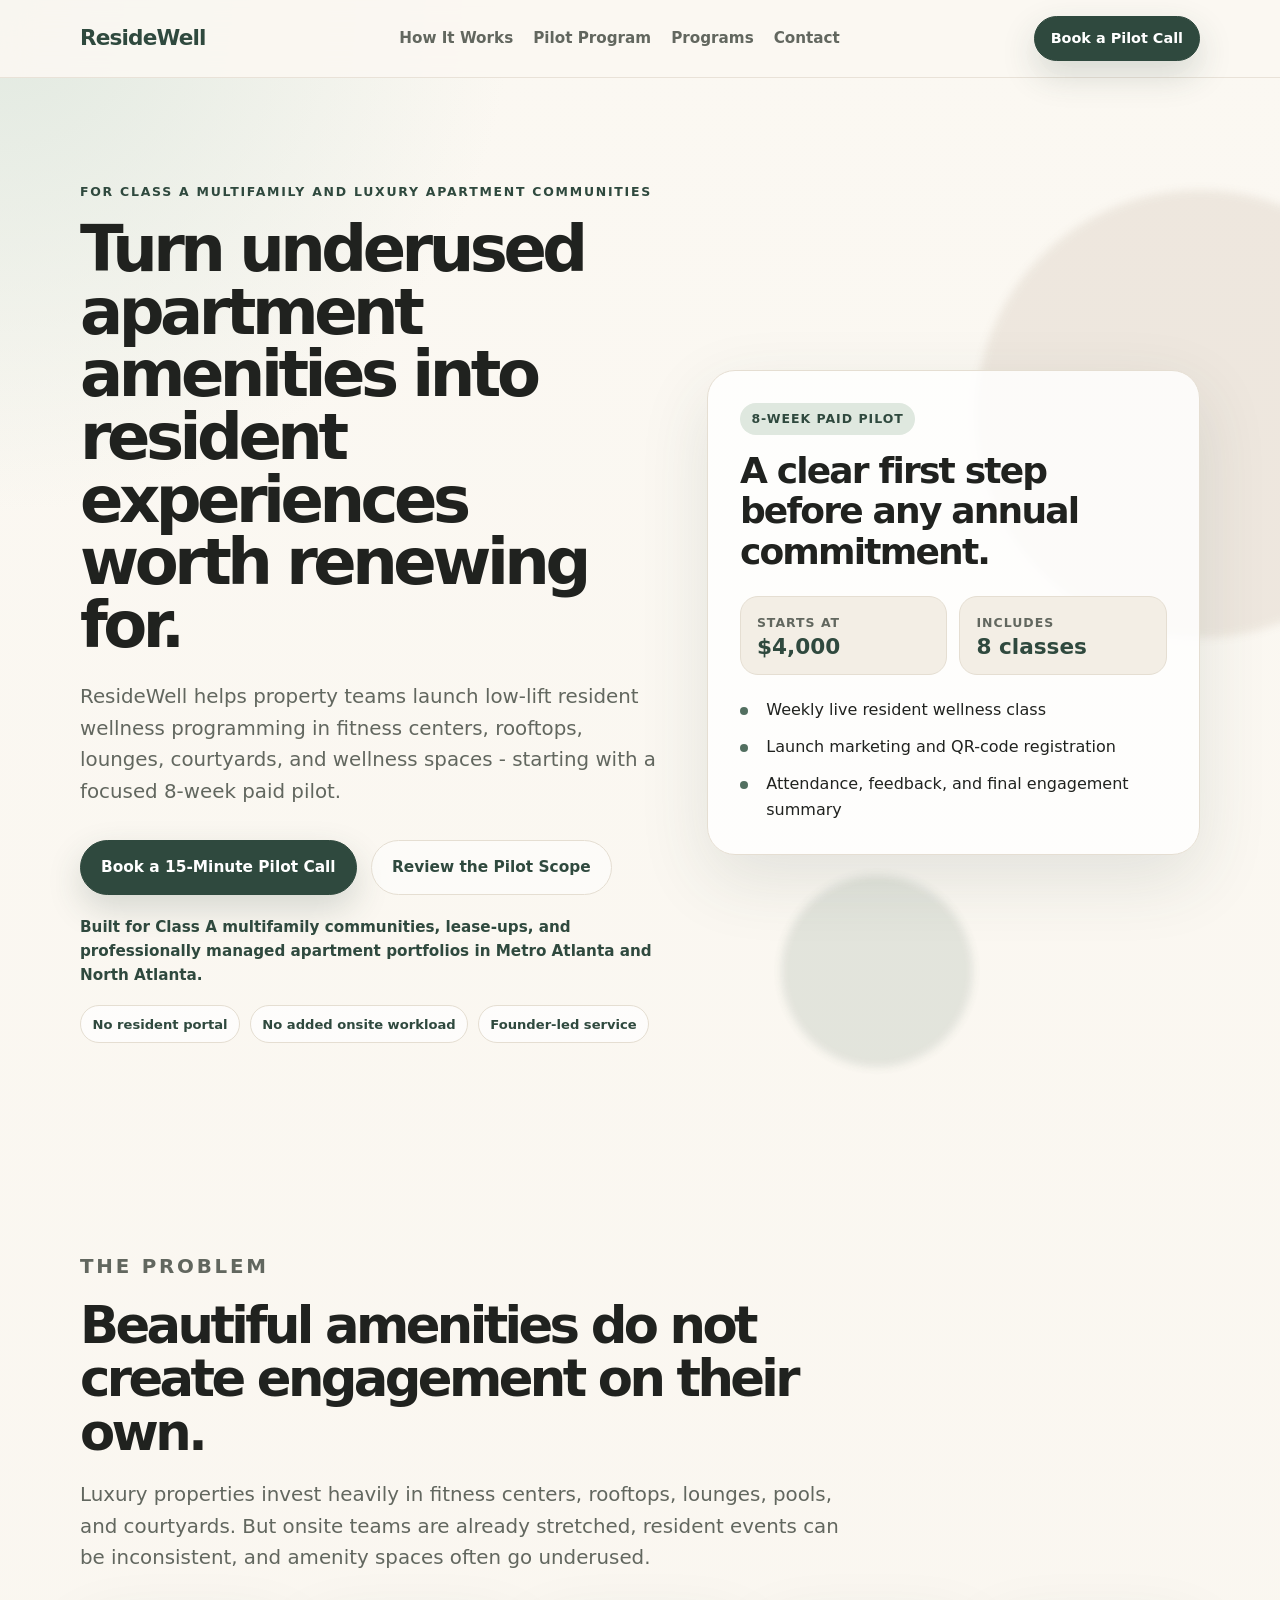
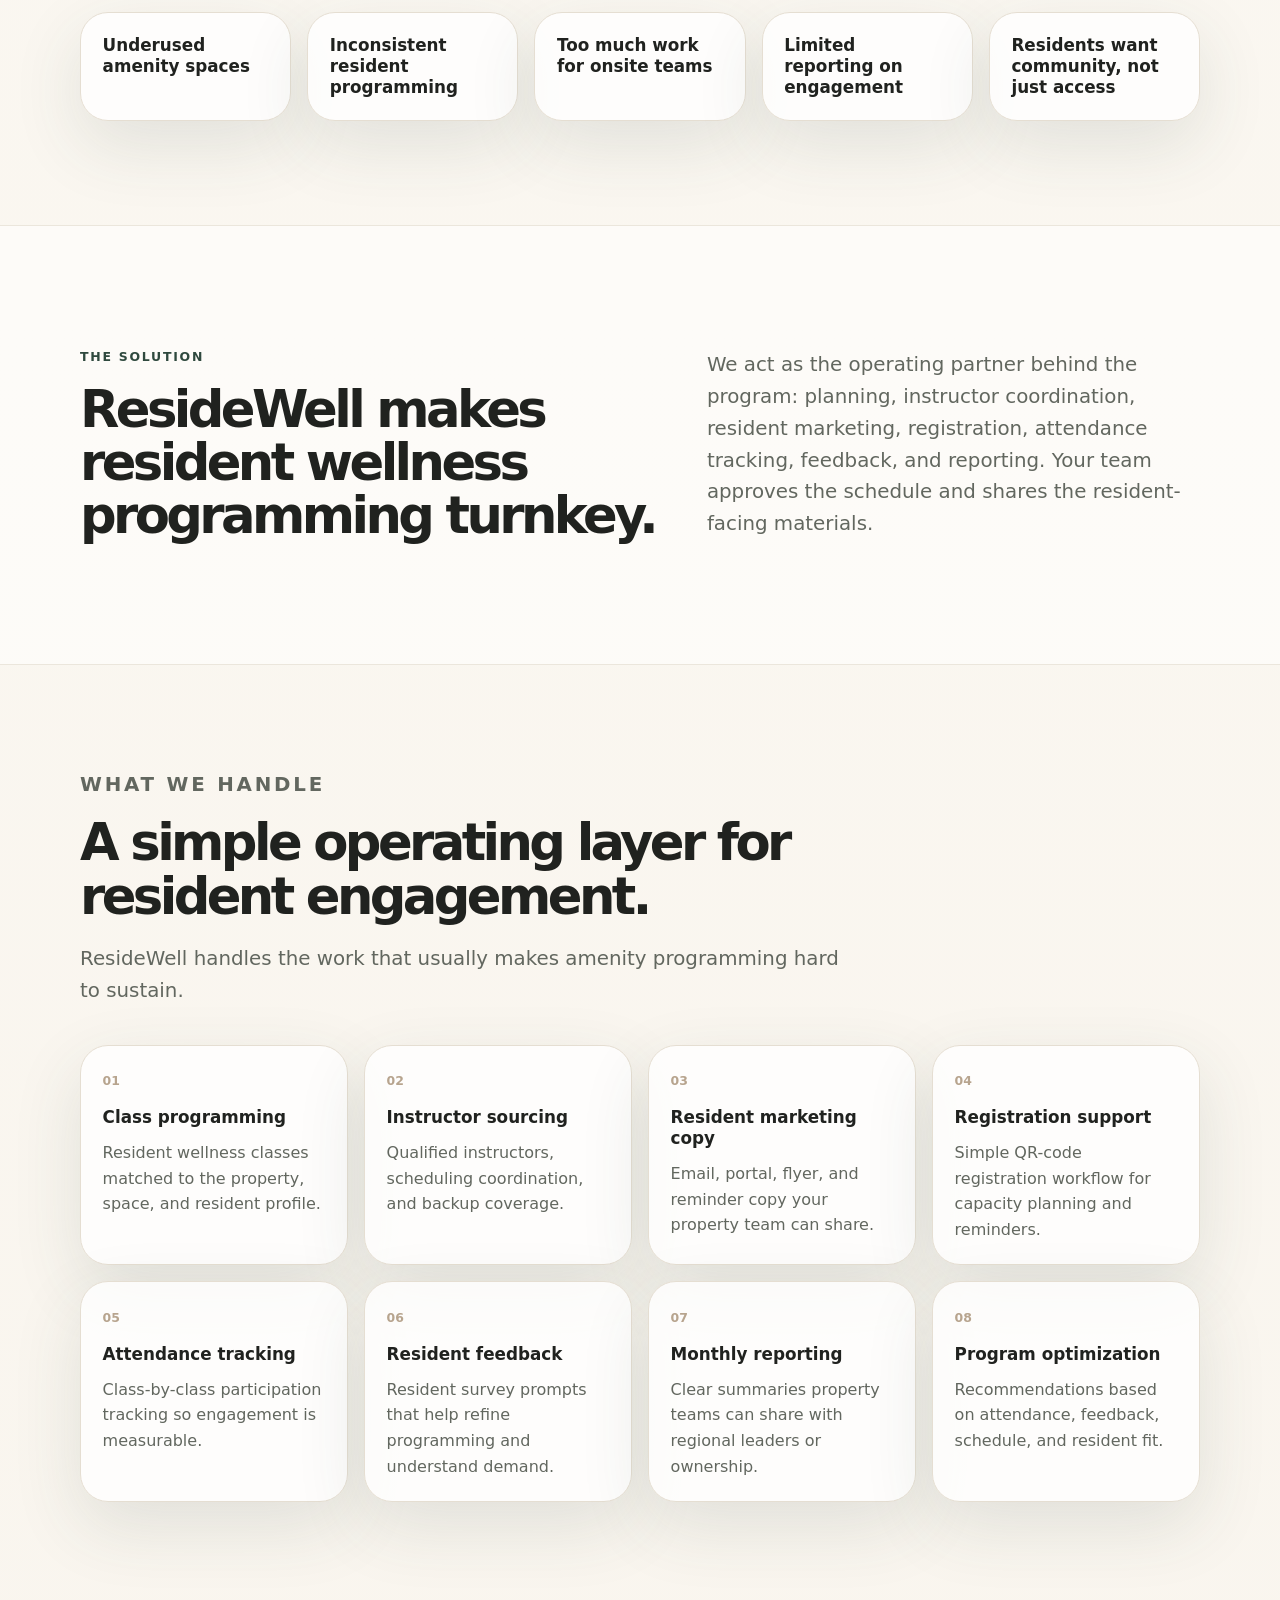
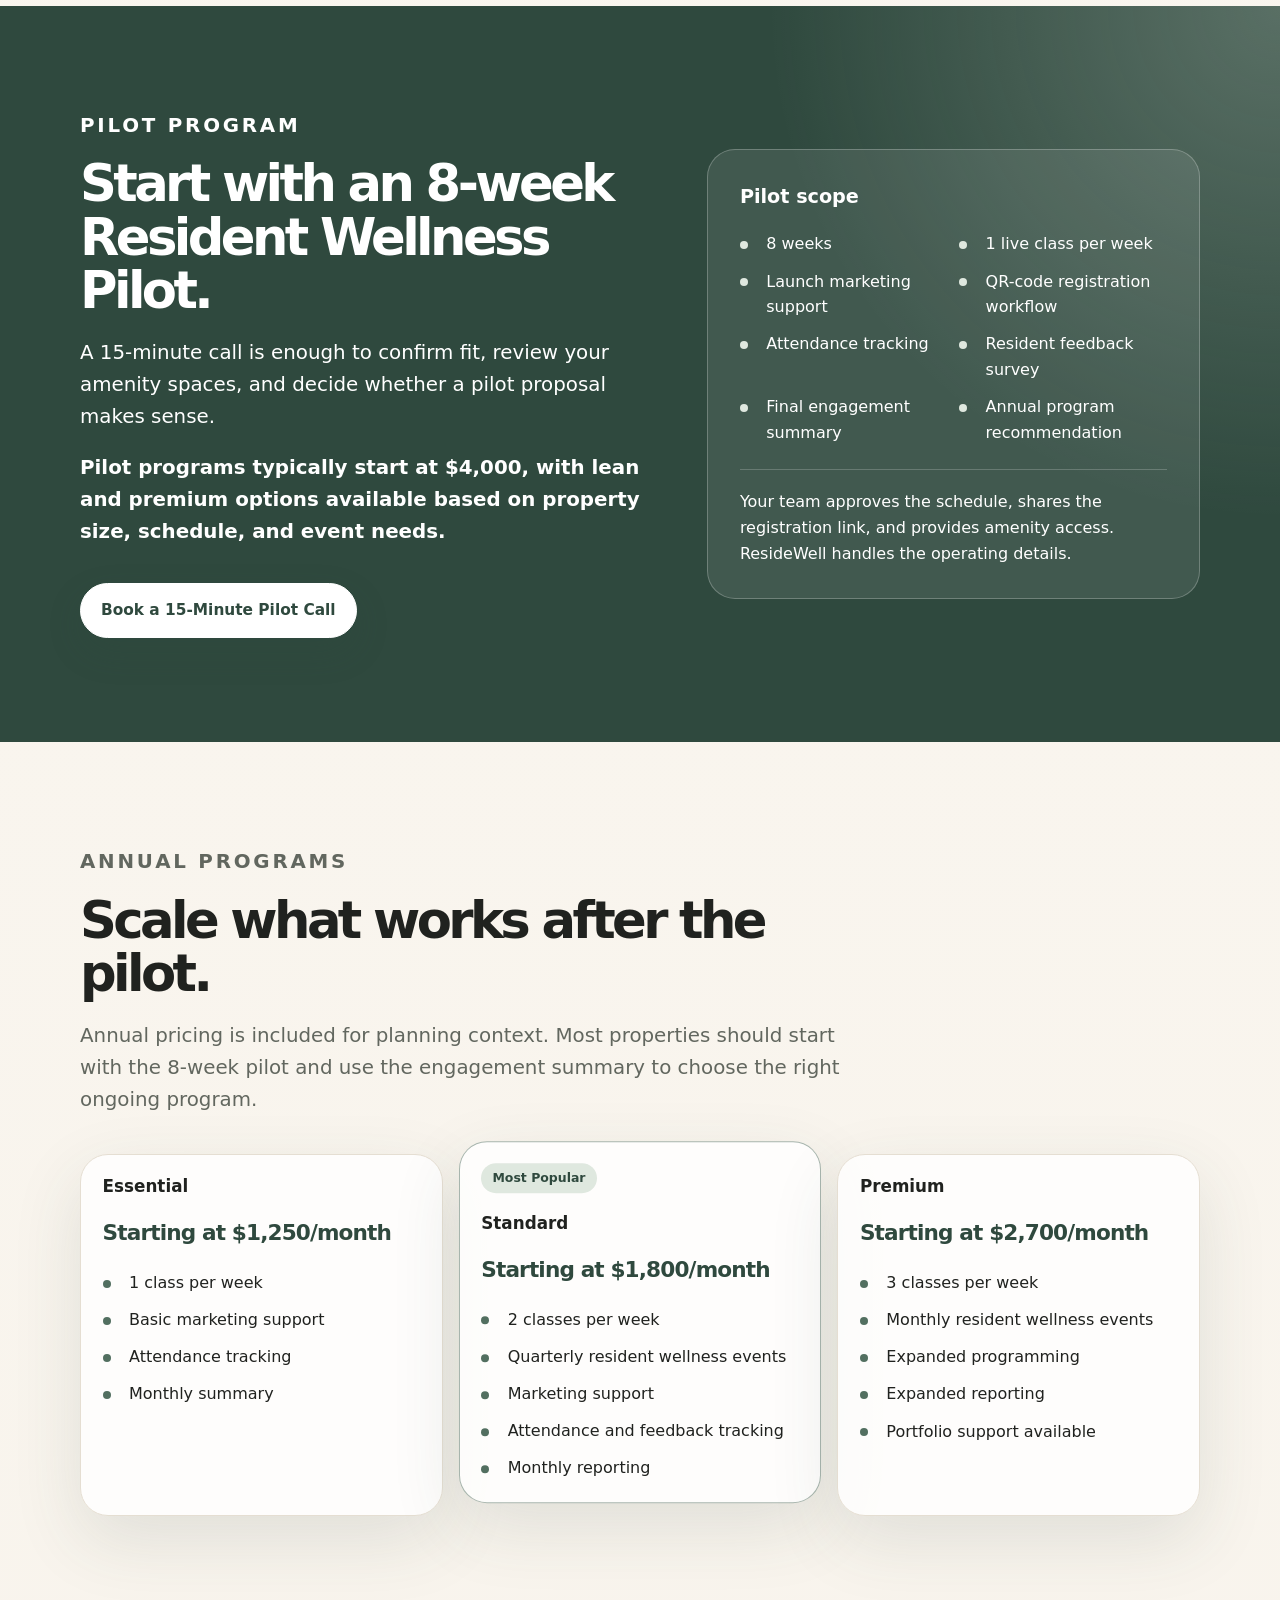
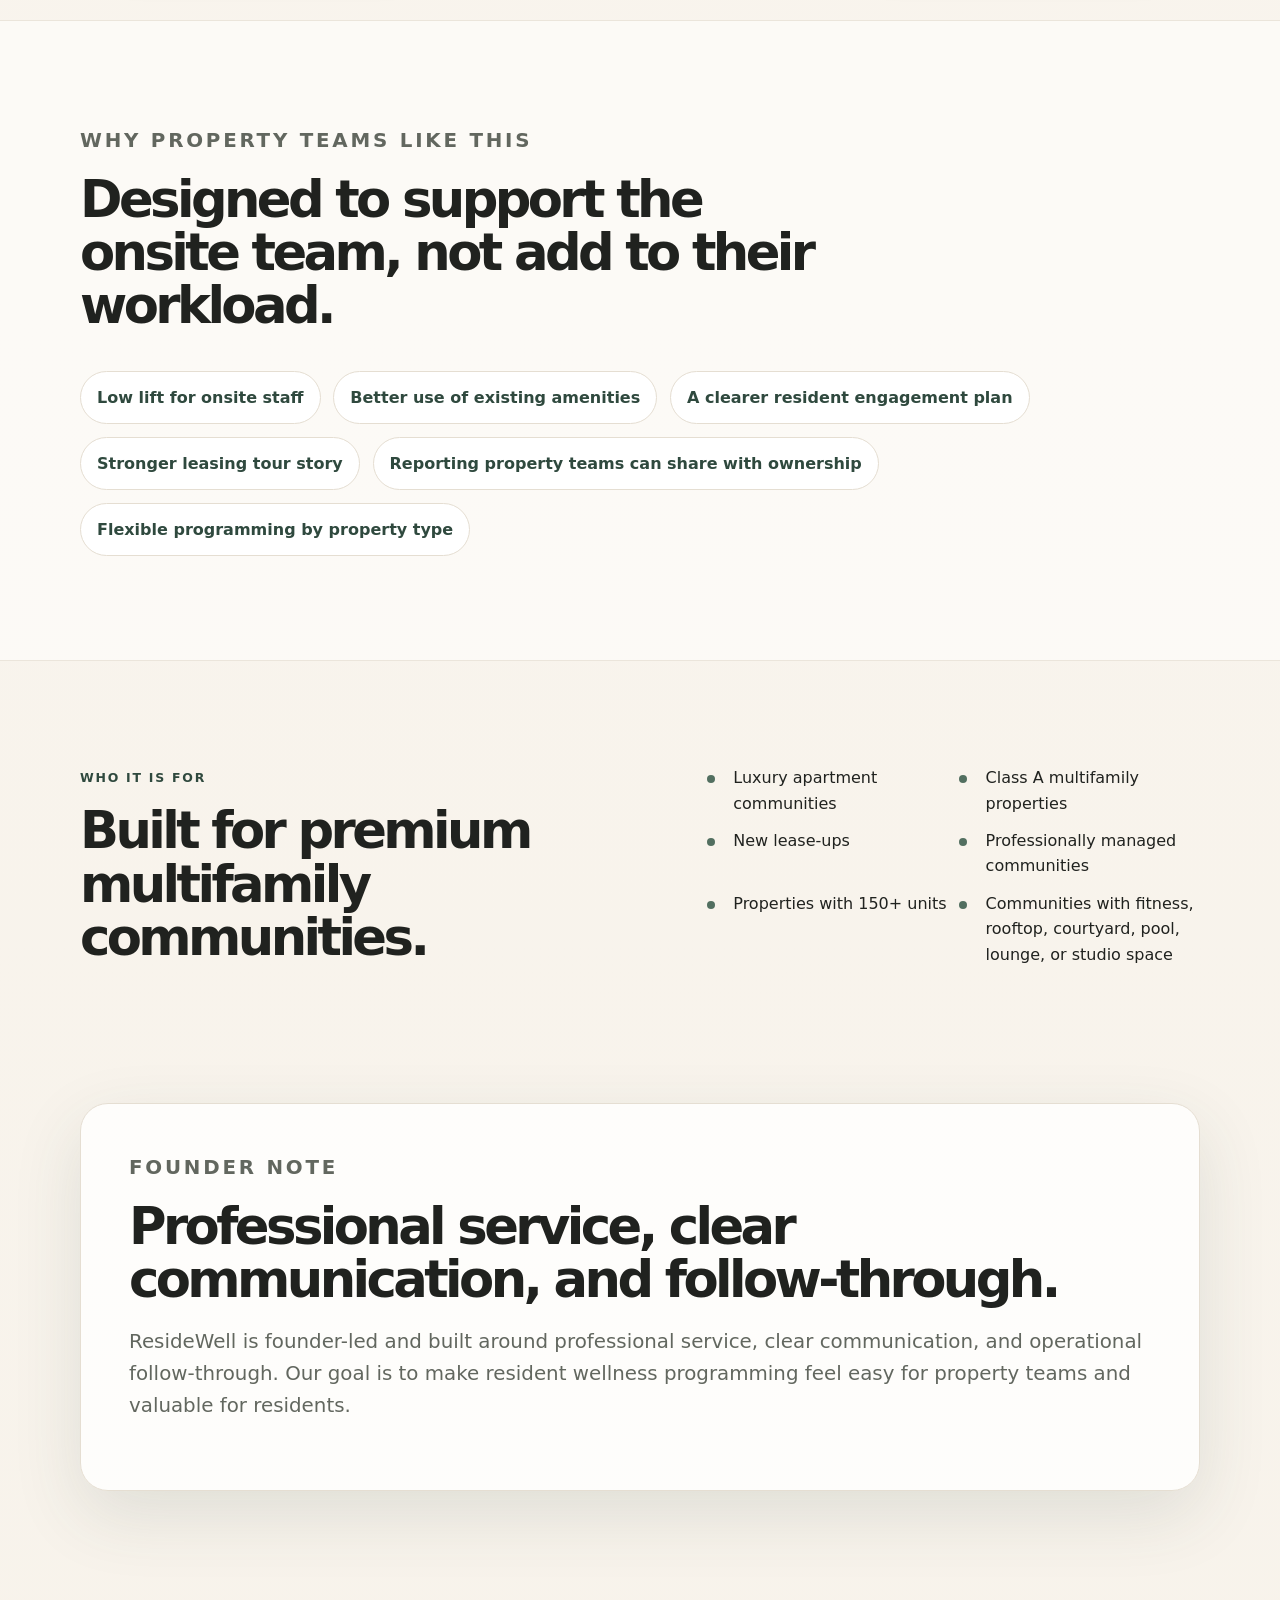
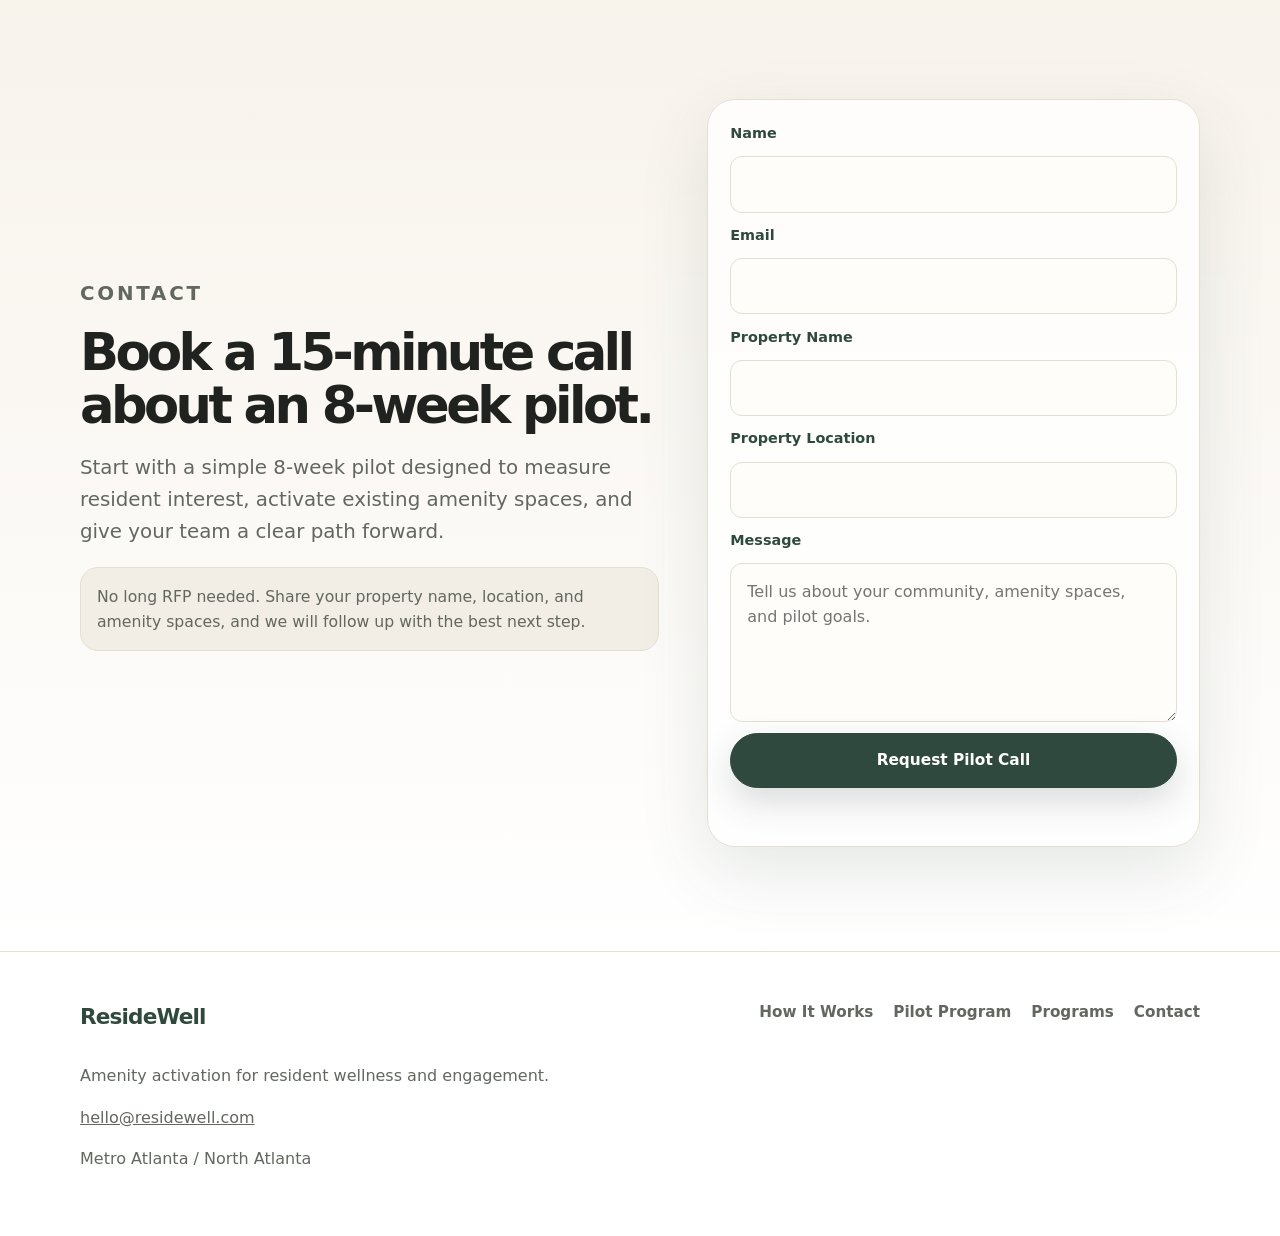
==== commit a7842892: "Tighten ResideWell landing page conversion Co-authored-by: dvoalltop-ctrl <dvoalltop-ctrl@users.nore" ====
--- a/index.html
+++ b/index.html
@@ -3,327 +3,248 @@
   <head>
     <meta charset="UTF-8" />
     <meta name="viewport" content="width=device-width, initial-scale=1.0" />
+    <title>ResideWell | Resident Wellness Programming for Luxury Apartments</title>
     <meta
       name="description"
-      content="ResideWell helps luxury apartment communities activate amenity spaces with turnkey resident programming — classes, registration, attendance tracking, and reporting. 8-week pilot, $4,000. Metro Atlanta."
+      content="ResideWell helps luxury apartment communities activate amenity spaces with turnkey wellness classes, resident events, marketing support, attendance tracking, and reporting."
     />
-    <title>ResideWell | Resident Wellness Programming for Luxury Apartments</title>
-
-    <!-- Open Graph -->
-    <meta property="og:type" content="website" />
+    <meta name="robots" content="index, follow" />
+    <meta name="geo.region" content="US-GA" />
+    <meta name="geo.placename" content="Metro Atlanta, North Atlanta" />
     <meta
       property="og:title"
       content="ResideWell | Resident Wellness Programming for Luxury Apartments"
     />
     <meta
       property="og:description"
-      content="Turnkey amenity activation for luxury multifamily — 8-week pilot, one live class per week, reporting included. Serving Metro Atlanta and North Atlanta."
+      content="Turnkey resident wellness programming for Class A multifamily communities in Metro Atlanta and North Atlanta."
     />
-    <!-- CUSTOMIZE: Replace with your live site URL after deployment -->
-    <meta property="og:url" content="https://residewell.com" />
-    <!-- CUSTOMIZE: Add og:image when you have a branded social preview image -->
-    <meta property="og:locale" content="en_US" />
-
+    <meta property="og:type" content="website" />
+    <meta property="og:url" content="https://residewell.com/" />
+    <!-- Customize this after adding a branded social preview image. -->
+    <meta property="og:image" content="https://residewell.com/assets/og-placeholder.png" />
     <link rel="stylesheet" href="styles.css" />
   </head>
   <body>
-    <a href="#main" class="skip-link">Skip to main content</a>
-
-    <!-- 1. Navigation -->
-    <header class="site-header" id="top">
-      <div class="header-inner">
-        <a href="#top" class="logo" aria-label="ResideWell home">ResideWell</a>
-
-        <button
-          class="nav-toggle"
-          type="button"
-          aria-expanded="false"
-          aria-controls="site-nav"
-          aria-label="Open menu"
-        >
-          <span class="nav-toggle-bar"></span>
-          <span class="nav-toggle-bar"></span>
-          <span class="nav-toggle-bar"></span>
-        </button>
-
-        <nav class="site-nav" id="site-nav" aria-label="Main">
+    <a class="skip-link" href="#main">Skip to main content</a>
+
+    <header class="site-header">
+      <nav class="nav" aria-label="Primary navigation">
+        <a class="logo" href="#top" aria-label="ResideWell home">ResideWell</a>
+        <div class="nav-links" aria-label="Main links">
           <a href="#how-it-works">How It Works</a>
-          <a href="#pilot-program">Pilot Program</a>
+          <a href="#pilot">Pilot Program</a>
           <a href="#programs">Programs</a>
           <a href="#contact">Contact</a>
-          <!-- Mobile-only CTA inside nav drawer -->
-          <a href="#contact" class="btn btn-primary btn-block nav-cta-mobile">Book a 15-Min Call</a>
-        </nav>
-
-        <div class="header-actions">
-          <!-- CUSTOMIZE: Point to #contact or your Calendly link -->
-          <a href="#contact" class="btn btn-primary btn-sm nav-cta">Book a 15-Min Call</a>
-        </div>
-      </div>
+        </div>
+        <a class="button button-small" href="#contact">Book a Pilot Call</a>
+      </nav>
     </header>
 
     <main id="main">
-      <!-- 2. Hero -->
-      <section class="hero" aria-labelledby="hero-heading">
-        <div class="hero-bg" aria-hidden="true"></div>
-        <div class="hero-inner">
-          <p class="eyebrow">Resident Experience &amp; Amenity Activation</p>
-          <h1 id="hero-heading">
-            Turnkey resident programming for luxury apartment amenities.
-          </h1>
-          <p class="hero-sub">
-            ResideWell is a B2B amenity activation partner for Class A communities. We run live
-            wellness programming in your fitness centers, rooftops, lounges, and courtyards — with
-            registration, attendance tracking, and reporting included. Your team approves and
-            promotes. We operate.
+      <section class="hero section" id="top" aria-labelledby="hero-title">
+        <div class="hero-shape hero-shape-one" aria-hidden="true"></div>
+        <div class="hero-shape hero-shape-two" aria-hidden="true"></div>
+        <div class="container hero-grid">
+          <div class="hero-copy">
+            <p class="eyebrow">For Class A multifamily and luxury apartment communities</p>
+            <h1 id="hero-title">
+              Turn underused apartment amenities into resident experiences worth renewing for.
+            </h1>
+            <p class="hero-subheadline">
+              ResideWell helps property teams launch low-lift resident wellness programming
+              in fitness centers, rooftops, lounges, courtyards, and wellness spaces -
+              starting with a focused 8-week paid pilot.
+            </p>
+            <div class="button-row" aria-label="Primary calls to action">
+              <a class="button" href="#contact">Book a 15-Minute Pilot Call</a>
+              <a class="button button-secondary" href="#pilot">Review the Pilot Scope</a>
+            </div>
+            <p class="trust-line">
+              Built for Class A multifamily communities, lease-ups, and professionally
+              managed apartment portfolios in Metro Atlanta and North Atlanta.
+            </p>
+            <div class="proof-row" aria-label="ResideWell operating model">
+              <span>No resident portal</span>
+              <span>No added onsite workload</span>
+              <span>Founder-led service</span>
+            </div>
+          </div>
+          <aside class="hero-card" aria-label="Pilot snapshot">
+            <p class="card-label">8-week paid pilot</p>
+            <h2>A clear first step before any annual commitment.</h2>
+            <div class="pilot-snapshot">
+              <div>
+                <span>Starts at</span>
+                <strong>$4,000</strong>
+              </div>
+              <div>
+                <span>Includes</span>
+                <strong>8 classes</strong>
+              </div>
+            </div>
+            <ul class="check-list">
+              <li>Weekly live resident wellness class</li>
+              <li>Launch marketing and QR-code registration</li>
+              <li>Attendance, feedback, and final engagement summary</li>
+            </ul>
+          </aside>
+        </div>
+      </section>
+
+      <section class="section" id="problem" aria-labelledby="problem-title">
+        <div class="container">
+          <div class="section-heading">
+            <p class="eyebrow">The problem</p>
+            <h2 id="problem-title">Beautiful amenities do not create engagement on their own.</h2>
+            <p>
+              Luxury properties invest heavily in fitness centers, rooftops, lounges,
+              pools, and courtyards. But onsite teams are already stretched, resident
+              events can be inconsistent, and amenity spaces often go underused.
+            </p>
+          </div>
+          <div class="card-grid five-card-grid">
+            <article class="card"><h3>Underused amenity spaces</h3></article>
+            <article class="card"><h3>Inconsistent resident programming</h3></article>
+            <article class="card"><h3>Too much work for onsite teams</h3></article>
+            <article class="card"><h3>Limited reporting on engagement</h3></article>
+            <article class="card"><h3>Residents want community, not just access</h3></article>
+          </div>
+        </div>
+      </section>
+
+      <section class="section section-tint" id="solution" aria-labelledby="solution-title">
+        <div class="container split">
+          <div>
+            <p class="eyebrow">The solution</p>
+            <h2 id="solution-title">ResideWell makes resident wellness programming turnkey.</h2>
+          </div>
+          <p class="lead">
+            We act as the operating partner behind the program: planning, instructor
+            coordination, resident marketing, registration, attendance tracking, feedback,
+            and reporting. Your team approves the schedule and shares the resident-facing
+            materials.
           </p>
-
-          <div class="pilot-offer" aria-label="8-week pilot overview">
-            <div class="pilot-offer-item">
-              <span class="pilot-offer-value">8 weeks</span>
-              <span class="pilot-offer-label">Fixed pilot</span>
-            </div>
-            <div class="pilot-offer-item">
-              <span class="pilot-offer-value">1 class/week</span>
-              <span class="pilot-offer-label">In your spaces</span>
-            </div>
-            <div class="pilot-offer-item">
-              <span class="pilot-offer-value">$4,000</span>
-              <span class="pilot-offer-label">All-inclusive</span>
-            </div>
-            <div class="pilot-offer-item">
-              <span class="pilot-offer-value">&lt;1 hr/week</span>
-              <span class="pilot-offer-label">Your team's lift</span>
-            </div>
-          </div>
-
-          <div class="cta-group">
-            <a href="#contact" class="btn btn-primary">Book a 15-Minute Call</a>
-            <a href="#pilot-program" class="btn btn-secondary">Review the 8-Week Pilot</a>
-          </div>
-          <p class="trust-line">
-            For property managers, regional managers, and operators at Class A multifamily
-            communities in Metro Atlanta and North Atlanta.
-          </p>
-        </div>
-      </section>
-
-      <!-- 3. Problem -->
-      <section class="section section-alt" id="problem" aria-labelledby="problem-heading">
+        </div>
+      </section>
+
+      <section class="section" id="how-it-works" aria-labelledby="handle-title">
         <div class="container">
-          <p class="section-label">The Challenge</p>
-          <h2 id="problem-heading">Beautiful amenities do not create engagement on their own.</h2>
-          <p class="section-lead">
-            Luxury properties invest heavily in fitness centers, rooftops, lounges, pools, and
-            courtyards. But onsite teams are already stretched, resident events can be
-            inconsistent, and amenity spaces often go underused.
-          </p>
-          <ul class="card-grid card-grid--3">
-            <li class="card">
-              <h3>Underused amenity spaces</h3>
-              <p>Premium spaces sit quiet between move-in season and the occasional resident event.</p>
-            </li>
-            <li class="card">
-              <h3>Inconsistent resident programming</h3>
-              <p>Wellness initiatives start strong, then fade when staff bandwidth shifts.</p>
-            </li>
-            <li class="card">
-              <h3>Too much work for onsite teams</h3>
-              <p>Property teams are not hired to plan classes, recruit instructors, and track attendance.</p>
-            </li>
-            <li class="card">
-              <h3>Limited reporting on engagement</h3>
-              <p>Ownership asks for resident experience data — and teams lack clear numbers to share.</p>
-            </li>
-            <li class="card">
-              <h3>Residents want community, not just access</h3>
-              <p>Luxury renters expect connection and programming, not only a key fob to the gym.</p>
-            </li>
-          </ul>
-        </div>
-      </section>
-
-      <!-- 4. Solution + How It Works -->
-      <section class="section" id="how-it-works" aria-labelledby="solution-heading">
+          <div class="section-heading">
+            <p class="eyebrow">What we handle</p>
+            <h2 id="handle-title">A simple operating layer for resident engagement.</h2>
+            <p>
+              ResideWell handles the work that usually makes amenity programming hard to
+              sustain.
+            </p>
+          </div>
+          <div class="card-grid service-grid">
+            <article class="card service-card">
+              <span aria-hidden="true">01</span>
+              <h3>Class programming</h3>
+              <p>Resident wellness classes matched to the property, space, and resident profile.</p>
+            </article>
+            <article class="card service-card">
+              <span aria-hidden="true">02</span>
+              <h3>Instructor sourcing</h3>
+              <p>Qualified instructors, scheduling coordination, and backup coverage.</p>
+            </article>
+            <article class="card service-card">
+              <span aria-hidden="true">03</span>
+              <h3>Resident marketing copy</h3>
+              <p>Email, portal, flyer, and reminder copy your property team can share.</p>
+            </article>
+            <article class="card service-card">
+              <span aria-hidden="true">04</span>
+              <h3>Registration support</h3>
+              <p>Simple QR-code registration workflow for capacity planning and reminders.</p>
+            </article>
+            <article class="card service-card">
+              <span aria-hidden="true">05</span>
+              <h3>Attendance tracking</h3>
+              <p>Class-by-class participation tracking so engagement is measurable.</p>
+            </article>
+            <article class="card service-card">
+              <span aria-hidden="true">06</span>
+              <h3>Resident feedback</h3>
+              <p>Resident survey prompts that help refine programming and understand demand.</p>
+            </article>
+            <article class="card service-card">
+              <span aria-hidden="true">07</span>
+              <h3>Monthly reporting</h3>
+              <p>Clear summaries property teams can share with regional leaders or ownership.</p>
+            </article>
+            <article class="card service-card">
+              <span aria-hidden="true">08</span>
+              <h3>Program optimization</h3>
+              <p>Recommendations based on attendance, feedback, schedule, and resident fit.</p>
+            </article>
+          </div>
+        </div>
+      </section>
+
+      <section class="section section-deep" id="pilot" aria-labelledby="pilot-title">
+        <div class="container pilot-layout">
+          <div>
+            <p class="eyebrow">Pilot program</p>
+            <h2 id="pilot-title">Start with an 8-week Resident Wellness Pilot.</h2>
+            <p>
+              A 15-minute call is enough to confirm fit, review your amenity spaces, and
+              decide whether a pilot proposal makes sense.
+            </p>
+            <p class="pilot-price-note">
+              Pilot programs typically start at $4,000, with lean and premium options
+              available based on property size, schedule, and event needs.
+            </p>
+            <a class="button button-light" href="#contact">Book a 15-Minute Pilot Call</a>
+          </div>
+          <div class="pilot-panel">
+            <h3>Pilot scope</h3>
+            <ul class="check-list two-column-list">
+              <li>8 weeks</li>
+              <li>1 live class per week</li>
+              <li>Launch marketing support</li>
+              <li>QR-code registration workflow</li>
+              <li>Attendance tracking</li>
+              <li>Resident feedback survey</li>
+              <li>Final engagement summary</li>
+              <li>Annual program recommendation</li>
+            </ul>
+            <p class="panel-note">
+              Your team approves the schedule, shares the registration link, and provides
+              amenity access. ResideWell handles the operating details.
+            </p>
+          </div>
+        </div>
+      </section>
+
+      <section class="section" id="programs" aria-labelledby="programs-title">
         <div class="container">
-          <p class="section-label">The Solution</p>
-          <h2 id="solution-heading">ResideWell makes resident wellness programming turnkey.</h2>
-          <p class="section-lead">
-            We plan, staff, promote, track, and report on resident experiences that help apartment
-            communities create a more connected, premium living environment — without adding
-            operational burden to your onsite team.
-          </p>
-
-          <p class="positioning-note">
-            This is not a gym, a personal training brand, or a resident app. It is a professional
-            amenity activation service for property teams.
-          </p>
-
-          <ol class="steps">
-            <li class="step">
-              <span class="step-num" aria-hidden="true">1</span>
-              <div>
-                <h3>You approve and promote</h3>
-                <p>Confirm the schedule, share the registration link with residents, and provide amenity access.</p>
-              </div>
-            </li>
-            <li class="step">
-              <span class="step-num" aria-hidden="true">2</span>
-              <div>
-                <h3>We plan and operate</h3>
-                <p>Instructors, class programming, resident marketing copy, registration, and day-of coordination.</p>
-              </div>
-            </li>
-            <li class="step">
-              <span class="step-num" aria-hidden="true">3</span>
-              <div>
-                <h3>You receive clear reporting</h3>
-                <p>Attendance data, resident feedback, and engagement summaries you can share with ownership.</p>
-              </div>
-            </li>
-          </ol>
-        </div>
-      </section>
-
-      <!-- 5. What We Handle -->
-      <section class="section section-alt" id="what-we-handle" aria-labelledby="handle-heading">
-        <div class="container">
-          <p class="section-label">Full-Service Programming</p>
-          <h2 id="handle-heading">What we handle</h2>
-          <p class="section-lead">
-            Your team approves the plan and promotes to residents. We operate everything else.
-          </p>
-          <ul class="card-grid card-grid--4">
-            <li class="card">
-              <h3>Resident programming</h3>
-              <p>Weekly wellness classes and events tailored to your amenity spaces and resident profile.</p>
-            </li>
-            <li class="card">
-              <h3>Instructor sourcing</h3>
-              <p>Instructor scheduling and backup coverage so programming runs consistently.</p>
-            </li>
-            <li class="card">
-              <h3>Resident marketing copy</h3>
-              <p>Ready-to-send emails, portal posts, and signage to drive registration.</p>
-            </li>
-            <li class="card">
-              <h3>Registration support</h3>
-              <p>Simple QR-code registration workflow residents can use on their phone.</p>
-            </li>
-            <li class="card">
-              <h3>Attendance tracking</h3>
-              <p>Headcounts and participation data your team can share with ownership.</p>
-            </li>
-            <li class="card">
-              <h3>Resident feedback</h3>
-              <p>Structured surveys to capture satisfaction and guide program adjustments.</p>
-            </li>
-            <li class="card">
-              <h3>Monthly reporting</h3>
-              <p>Engagement summaries property and regional teams can act on.</p>
-            </li>
-            <li class="card">
-              <h3>Program optimization</h3>
-              <p>Refinements based on attendance, feedback, and property goals.</p>
-            </li>
-          </ul>
-        </div>
-      </section>
-
-      <!-- 6. Pilot Program -->
-      <section class="section section-pilot" id="pilot-program" aria-labelledby="pilot-heading">
-        <div class="container">
-          <p class="section-label">Get Started</p>
-          <h2 id="pilot-heading">Start with an 8-week Resident Wellness Pilot.</h2>
-          <p class="section-lead">
-            A fixed-scope, paid pilot to test resident interest, activate existing spaces, and gather
-            engagement data before any annual commitment. Most properties begin here.
-          </p>
-
-          <div class="pilot-card">
-            <div class="pilot-header">
-              <div class="pilot-price-block">
-                <p class="pilot-price-label">8-Week Pilot</p>
-                <p class="pilot-price">$4,000 <span>all-inclusive</span></p>
-              </div>
-              <p class="pilot-team-lift">
-                <strong>Your team's lift:</strong> Approve the schedule, share the registration link,
-                and provide amenity access — typically under one hour per week.
-              </p>
-            </div>
-
-            <ul class="pilot-features">
-              <li>
-                <strong>8 weeks</strong>
-                <span>Fixed pilot duration with a clear start and finish</span>
-              </li>
-              <li>
-                <strong>1 live class per week</strong>
-                <span>Consistent programming in your amenity spaces</span>
-              </li>
-              <li>
-                <strong>Launch marketing support</strong>
-                <span>Copy and assets to announce the pilot to residents</span>
-              </li>
-              <li>
-                <strong>QR-code registration workflow</strong>
-                <span>Simple sign-up residents can complete on their phone</span>
-              </li>
-              <li>
-                <strong>Attendance tracking</strong>
-                <span>Weekly participation data throughout the pilot</span>
-              </li>
-              <li>
-                <strong>Resident feedback survey</strong>
-                <span>Structured input to guide next steps</span>
-              </li>
-              <li>
-                <strong>Final engagement summary</strong>
-                <span>Report for property and ownership review</span>
-              </li>
-              <li>
-                <strong>Annual program recommendation</strong>
-                <span>Guidance on next steps based on pilot results</span>
-              </li>
-            </ul>
-
-            <div class="pilot-footer">
-              <p class="pilot-note">
-                Lean and premium pilot options are available based on property size, schedule, and
-                event needs. Scope and pricing are confirmed on a 15-minute discovery call.
-              </p>
-              <a href="#contact" class="btn btn-primary">Book a 15-Minute Call</a>
-            </div>
-          </div>
-        </div>
-      </section>
-
-      <!-- 7. Annual Programs -->
-      <section class="section section-alt section-programs" id="programs" aria-labelledby="programs-heading">
-        <div class="container">
-          <p class="section-label">After Your Pilot</p>
-          <h2 id="programs-heading">Annual resident wellness programs</h2>
-          <p class="section-lead">
-            Most properties start with the 8-week pilot. Annual programs are available after week 8,
-            when you have attendance data and a clear picture of resident interest.
-          </p>
-
+          <div class="section-heading">
+            <p class="eyebrow">Annual programs</p>
+            <h2 id="programs-title">Scale what works after the pilot.</h2>
+            <p>
+              Annual pricing is included for planning context. Most properties should start
+              with the 8-week pilot and use the engagement summary to choose the right
+              ongoing program.
+            </p>
+          </div>
           <div class="pricing-grid">
-            <article class="pricing-card">
+            <article class="price-card">
               <h3>Essential</h3>
-              <p class="pricing-amount">Starting at $1,250<span>/month</span></p>
-              <ul class="pricing-features">
+              <p class="price">Starting at $1,250/month</p>
+              <ul class="check-list">
                 <li>1 class per week</li>
                 <li>Basic marketing support</li>
                 <li>Attendance tracking</li>
                 <li>Monthly summary</li>
               </ul>
             </article>
-
-            <article class="pricing-card pricing-card--featured">
+            <article class="price-card featured-card">
+              <p class="badge">Most Popular</p>
               <h3>Standard</h3>
-              <p class="pricing-amount">Starting at $1,800<span>/month</span></p>
-              <ul class="pricing-features">
+              <p class="price">Starting at $1,800/month</p>
+              <ul class="check-list">
                 <li>2 classes per week</li>
                 <li>Quarterly resident wellness events</li>
                 <li>Marketing support</li>
@@ -331,67 +252,45 @@
                 <li>Monthly reporting</li>
               </ul>
             </article>
-
-            <article class="pricing-card">
+            <article class="price-card">
               <h3>Premium</h3>
-              <p class="pricing-amount">Starting at $2,700<span>/month</span></p>
-              <ul class="pricing-features">
+              <p class="price">Starting at $2,700/month</p>
+              <ul class="check-list">
                 <li>3 classes per week</li>
                 <li>Monthly resident wellness events</li>
                 <li>Expanded programming</li>
-                <li>Premium reporting</li>
+                <li>Expanded reporting</li>
                 <li>Portfolio support available</li>
               </ul>
             </article>
           </div>
-
-          <p class="section-note">
-            Annual pricing is discussed after your pilot, or on a discovery call if you ask. The pilot
-            is the recommended starting point.
-          </p>
-        </div>
-      </section>
-
-      <!-- 8. Why Property Teams Like This -->
-      <section class="section" id="why-us" aria-labelledby="why-heading">
+        </div>
+      </section>
+
+      <section class="section section-tint" id="why" aria-labelledby="why-title">
         <div class="container">
-          <p class="section-label">Why ResideWell</p>
-          <h2 id="why-heading">Why property teams like this</h2>
-          <ul class="benefit-list">
-            <li>
-              <strong>Low lift for onsite staff</strong>
-              <p>Approve the schedule, share the registration link, and provide amenity access. We handle the rest.</p>
-            </li>
-            <li>
-              <strong>Better use of existing amenities</strong>
-              <p>Activate fitness centers, rooftops, lounges, and courtyards you have already invested in.</p>
-            </li>
-            <li>
-              <strong>More resident engagement</strong>
-              <p>Consistent programming gives residents a reason to connect — not just renew.</p>
-            </li>
-            <li>
-              <strong>Stronger leasing tour story</strong>
-              <p>Live programming is a differentiator prospects can see on tour.</p>
-            </li>
-            <li>
-              <strong>Reporting property teams can share with ownership</strong>
-              <p>Attendance data and engagement summaries that support retention conversations.</p>
-            </li>
-            <li>
-              <strong>Flexible programming by property type</strong>
-              <p>Schedules and formats adapted to your spaces, resident profile, and portfolio goals.</p>
-            </li>
-          </ul>
-        </div>
-      </section>
-
-      <!-- 9. Who It Is For -->
-      <section class="section section-alt" id="who-its-for" aria-labelledby="audience-heading">
-        <div class="container">
-          <p class="section-label">Ideal Properties</p>
-          <h2 id="audience-heading">Who it is for</h2>
-          <ul class="tag-list">
+          <div class="section-heading">
+            <p class="eyebrow">Why property teams like this</p>
+            <h2 id="why-title">Designed to support the onsite team, not add to their workload.</h2>
+          </div>
+          <div class="benefit-list">
+            <span>Low lift for onsite staff</span>
+            <span>Better use of existing amenities</span>
+              <span>A clearer resident engagement plan</span>
+            <span>Stronger leasing tour story</span>
+            <span>Reporting property teams can share with ownership</span>
+            <span>Flexible programming by property type</span>
+          </div>
+        </div>
+      </section>
+
+      <section class="section" id="fit" aria-labelledby="fit-title">
+        <div class="container split">
+          <div>
+            <p class="eyebrow">Who it is for</p>
+            <h2 id="fit-title">Built for premium multifamily communities.</h2>
+          </div>
+          <ul class="check-list large-list">
             <li>Luxury apartment communities</li>
             <li>Class A multifamily properties</li>
             <li>New lease-ups</li>
@@ -399,121 +298,81 @@
             <li>Properties with 150+ units</li>
             <li>Communities with fitness, rooftop, courtyard, pool, lounge, or studio space</li>
           </ul>
-          <p class="location-note">
-            <!-- CUSTOMIZE: Update service area as you expand -->
-            Currently serving luxury multifamily communities in <strong>Metro Atlanta</strong> and
-            <strong>North Atlanta</strong>.
+        </div>
+      </section>
+
+      <section class="section founder-section" aria-labelledby="founder-title">
+        <div class="container founder-card">
+          <p class="eyebrow">Founder note</p>
+          <h2 id="founder-title">Professional service, clear communication, and follow-through.</h2>
+          <p>
+            ResideWell is founder-led and built around professional service, clear
+            communication, and operational follow-through. Our goal is to make resident
+            wellness programming feel easy for property teams and valuable for residents.
           </p>
         </div>
       </section>
 
-      <!-- 10. Founder Note -->
-      <section class="section" id="founder" aria-labelledby="founder-heading">
-        <div class="container container--narrow">
-          <p class="section-label">Our Approach</p>
-          <h2 id="founder-heading">Founder note</h2>
-          <blockquote class="founder-note">
-            <p>
-              ResideWell is founder-led and built around professional service, clear communication,
-              and operational follow-through. We work as an operating partner for property teams —
-              not a vendor that disappears after launch. Our goal is to make resident wellness
-              programming feel easy for your team and valuable for residents.
-            </p>
-            <!-- CUSTOMIZE: Add founder name and signature if desired -->
-          </blockquote>
-        </div>
-      </section>
-
-      <!-- 11. Contact -->
-      <section class="section section-contact" id="contact" aria-labelledby="contact-heading">
-        <div class="container">
-          <div class="contact-grid">
-            <div class="contact-copy">
-              <p class="section-label section-label--light">Get in Touch</p>
-              <h2 id="contact-heading">Book a 15-minute call about the 8-week pilot.</h2>
-              <p>
-                Tell us about your property and amenity spaces. We will walk through pilot scope,
-                your team's lift, and whether the program is a fit — no pressure, no long sales
-                process.
-              </p>
-              <ul class="contact-points">
-                <li>15-minute discovery call</li>
-                <li>8-week pilot overview and scope</li>
-                <li>Clear next steps if it is a fit</li>
-              </ul>
-              <p class="contact-email">
-                Prefer email?
-                <!-- CUSTOMIZE: Replace with your real email -->
-                <a href="mailto:hello@residewell.com?subject=8-Week%20Pilot%20Inquiry">hello@residewell.com</a>
-              </p>
-            </div>
-
-            <!-- CUSTOMIZE: Replace mailto form with Formspree, Netlify Forms, Tally, or HubSpot -->
-            <form class="contact-form" id="contact-form" novalidate>
-              <p class="form-heading">Request pilot information</p>
-              <div class="form-group">
-                <label for="name">Name</label>
-                <input type="text" id="name" name="name" required autocomplete="name" />
-              </div>
-              <div class="form-group">
-                <label for="email">Email</label>
-                <input type="email" id="email" name="email" required autocomplete="email" />
-              </div>
-              <div class="form-group">
-                <label for="property-name">Property Name</label>
-                <input type="text" id="property-name" name="property_name" required />
-              </div>
-              <div class="form-group">
-                <label for="property-location">Property Location</label>
-                <input type="text" id="property-location" name="property_location" required placeholder="City, State" />
-              </div>
-              <div class="form-group">
-                <label for="message">Message <span class="label-optional">(optional)</span></label>
-                <textarea id="message" name="message" rows="4" placeholder="Tell us about your property and amenity spaces."></textarea>
-              </div>
-              <button type="submit" class="btn btn-primary btn-block">Send Pilot Request</button>
-              <p class="form-helper">We typically respond within one business day.</p>
-            </form>
-          </div>
+      <section class="section contact-section" id="contact" aria-labelledby="contact-title">
+        <div class="container contact-grid">
+          <div>
+            <p class="eyebrow">Contact</p>
+            <h2 id="contact-title">Book a 15-minute call about an 8-week pilot.</h2>
+            <p>
+              Start with a simple 8-week pilot designed to measure resident interest,
+              activate existing amenity spaces, and give your team a clear path forward.
+            </p>
+            <p class="contact-note">
+              No long RFP needed. Share your property name, location, and amenity spaces,
+              and we will follow up with the best next step.
+            </p>
+          </div>
+          <form class="contact-form" id="pilot-form">
+            <label for="name">Name</label>
+            <input id="name" name="name" type="text" autocomplete="name" required />
+
+            <label for="email">Email</label>
+            <input id="email" name="email" type="email" autocomplete="email" required />
+
+            <label for="property">Property Name</label>
+            <input id="property" name="property" type="text" autocomplete="organization" />
+
+            <label for="location">Property Location</label>
+            <input id="location" name="location" type="text" autocomplete="address-level2" />
+
+            <label for="message">Message</label>
+            <textarea
+              id="message"
+              name="message"
+              rows="5"
+              placeholder="Tell us about your community, amenity spaces, and pilot goals."
+            ></textarea>
+
+            <!-- Customize the fallback email in script.js before publishing. -->
+            <button class="button" type="submit">Request Pilot Call</button>
+            <p class="form-status" id="form-status" role="status" aria-live="polite"></p>
+          </form>
         </div>
       </section>
     </main>
 
-    <!-- 12. Footer -->
     <footer class="site-footer">
       <div class="container footer-grid">
-        <div class="footer-brand">
-          <p class="footer-logo">ResideWell</p>
-          <p class="footer-tagline">Amenity activation for resident wellness and engagement.</p>
-        </div>
-
-        <div class="footer-links">
-          <p class="footer-heading">Navigate</p>
-          <ul>
-            <li><a href="#how-it-works">How It Works</a></li>
-            <li><a href="#pilot-program">Pilot Program</a></li>
-            <li><a href="#programs">Programs</a></li>
-            <li><a href="#contact">Contact</a></li>
-          </ul>
-        </div>
-
-        <div class="footer-contact">
-          <p class="footer-heading">Contact</p>
-          <!-- CUSTOMIZE: Replace with your real email -->
+        <div>
+          <a class="logo footer-logo" href="#top">ResideWell</a>
+          <p>Amenity activation for resident wellness and engagement.</p>
+          <!-- Replace this placeholder email before publishing. -->
           <p><a href="mailto:hello@residewell.com">hello@residewell.com</a></p>
           <p>Metro Atlanta / North Atlanta</p>
         </div>
-      </div>
-
-      <div class="footer-bottom">
-        <p>&copy; <span id="year"></span> ResideWell. All rights reserved.</p>
+        <nav class="footer-links" aria-label="Footer navigation">
+          <a href="#how-it-works">How It Works</a>
+          <a href="#pilot">Pilot Program</a>
+          <a href="#programs">Programs</a>
+          <a href="#contact">Contact</a>
+        </nav>
       </div>
     </footer>
-
-    <!-- Mobile sticky CTA -->
-    <div class="mobile-cta-bar" aria-hidden="false">
-      <a href="#contact" class="btn btn-primary btn-block">Book a 15-Min Call</a>
-    </div>
 
     <script src="script.js"></script>
   </body>
--- a/styles.css
+++ b/styles.css
@@ -1,32 +1,22 @@
-/* ResideWell — Premium B2B landing page */
-
 :root {
-  --color-bg: #f8f6f3;
-  --color-bg-alt: #ffffff;
-  --color-bg-warm: #f0ebe4;
-  --color-text: #2a2a2a;
-  --color-text-muted: #5a5a5a;
-  --color-accent: #4a6b5d;
-  --color-accent-dark: #3a5549;
-  --color-accent-light: #e8f0ec;
-  --color-taupe: #c4b8a8;
-  --color-border: #e5e0d8;
+  --color-background: #fbf8f2;
   --color-surface: #ffffff;
-  --color-focus: #4a6b5d;
-
-  --font-sans: -apple-system, BlinkMacSystemFont, "Segoe UI", Roboto, "Helvetica Neue", Arial, sans-serif;
-
-  --radius-sm: 8px;
-  --radius-md: 12px;
-  --radius-lg: 16px;
-
-  --shadow-sm: 0 1px 3px rgba(42, 42, 42, 0.06);
-  --shadow-md: 0 4px 20px rgba(42, 42, 42, 0.08);
-
-  --max-width: 1120px;
-  --max-width-narrow: 720px;
-
-  --header-height: 72px;
+  --color-surface-muted: #f3eee5;
+  --color-text: #20221f;
+  --color-muted: #62675f;
+  --color-accent: #526f60;
+  --color-accent-dark: #2f493e;
+  --color-accent-soft: #dfe8df;
+  --color-taupe: #b7a48e;
+  --color-border: #e5ded2;
+  --shadow-soft: 0 24px 70px rgba(47, 73, 62, 0.12);
+  --radius-lg: 28px;
+  --radius-md: 18px;
+  --radius-sm: 12px;
+  --container: 1120px;
+  --font-main:
+    Inter, ui-sans-serif, system-ui, -apple-system, BlinkMacSystemFont, "Segoe UI",
+    sans-serif;
 }
 
 *,
@@ -41,29 +31,37 @@
 
 body {
   margin: 0;
-  font-family: var(--font-sans);
-  font-size: 1.0625rem;
-  line-height: 1.65;
   color: var(--color-text);
-  background: var(--color-bg);
+  background:
+    radial-gradient(circle at top left, rgba(223, 232, 223, 0.95), transparent 32rem),
+    linear-gradient(180deg, #fbf8f2 0%, #f7f2ea 100%);
+  font-family: var(--font-main);
+  line-height: 1.6;
+  text-rendering: optimizeLegibility;
   -webkit-font-smoothing: antialiased;
 }
 
-img {
+body.form-submitted .contact-form {
+  border-color: rgba(82, 111, 96, 0.45);
+}
+
+a {
+  color: inherit;
+}
+
+img,
+svg {
   max-width: 100%;
-  height: auto;
-}
-
-/* Skip link */
+}
+
 .skip-link {
   position: absolute;
-  top: -100%;
+  top: -100px;
   left: 1rem;
-  z-index: 200;
+  z-index: 1000;
   padding: 0.75rem 1rem;
-  background: var(--color-accent);
-  color: var(--color-surface);
-  text-decoration: none;
+  color: #ffffff;
+  background: var(--color-accent-dark);
   border-radius: var(--radius-sm);
 }
 
@@ -71,965 +69,687 @@
   top: 1rem;
 }
 
-/* Typography */
-h1,
-h2,
-h3 {
-  line-height: 1.25;
-  font-weight: 600;
-  color: var(--color-text);
-}
-
-h1 {
-  font-size: clamp(2rem, 5vw, 3rem);
-  letter-spacing: -0.02em;
-}
-
-h2 {
-  font-size: clamp(1.625rem, 3.5vw, 2.25rem);
-  letter-spacing: -0.015em;
-}
-
-h3 {
-  font-size: 1.125rem;
-  margin: 0 0 0.5rem;
-}
-
-p {
-  margin: 0 0 1rem;
-  color: var(--color-text-muted);
-}
-
-a {
-  color: var(--color-accent);
-}
-
-/* Layout */
-.container {
-  max-width: var(--max-width);
-  margin: 0 auto;
-  padding: 0 1.5rem;
-}
-
-.container--narrow {
-  max-width: var(--max-width-narrow);
-}
-
-.section {
-  padding: 5rem 0;
-}
-
-.section-alt {
-  background: var(--color-bg-alt);
-}
-
-.section-label {
-  font-size: 0.75rem;
-  font-weight: 600;
-  letter-spacing: 0.12em;
-  text-transform: uppercase;
-  color: var(--color-accent);
-  margin: 0 0 0.75rem;
-}
-
-.section-label--light {
-  color: rgba(255, 255, 255, 0.75);
-}
-
-.section-lead {
-  font-size: 1.125rem;
-  max-width: 60ch;
-  margin-bottom: 2.5rem;
-}
-
-/* Header */
+:focus-visible {
+  outline: 3px solid rgba(82, 111, 96, 0.45);
+  outline-offset: 4px;
+}
+
 .site-header {
   position: sticky;
   top: 0;
   z-index: 100;
-  height: var(--header-height);
-  background: rgba(248, 246, 243, 0.92);
-  backdrop-filter: blur(12px);
-  border-bottom: 1px solid var(--color-border);
-}
-
-.header-inner {
-  max-width: var(--max-width);
+  background: rgba(251, 248, 242, 0.9);
+  border-bottom: 1px solid rgba(229, 222, 210, 0.8);
+  backdrop-filter: blur(16px);
+}
+
+.nav,
+.container {
+  width: min(100% - 2rem, var(--container));
   margin: 0 auto;
-  padding: 0 1.5rem;
-  height: 100%;
+}
+
+.nav {
   display: flex;
   align-items: center;
   justify-content: space-between;
   gap: 1rem;
+  padding: 1rem 0;
 }
 
 .logo {
-  font-size: 1.25rem;
-  font-weight: 700;
-  letter-spacing: -0.02em;
-  color: var(--color-text);
+  color: var(--color-accent-dark);
+  font-size: 1.35rem;
+  font-weight: 760;
+  letter-spacing: -0.04em;
   text-decoration: none;
-  flex-shrink: 0;
-}
-
-.site-nav {
-  display: none;
-  align-items: center;
-  gap: 2rem;
-}
-
-.site-nav a {
-  font-size: 0.9375rem;
-  font-weight: 500;
-  color: var(--color-text-muted);
-  text-decoration: none;
-  transition: color 0.2s;
-}
-
-.site-nav a:hover,
-.site-nav a:focus-visible {
-  color: var(--color-accent);
-}
-
-.header-actions {
+}
+
+.nav-links,
+.footer-links {
   display: flex;
   align-items: center;
-  gap: 0.75rem;
-}
-
-.nav-toggle {
+  gap: 1.25rem;
+}
+
+.nav-links a,
+.footer-links a {
+  color: var(--color-muted);
+  font-size: 0.95rem;
+  font-weight: 650;
+  text-decoration: none;
+}
+
+.nav-links a:hover,
+.footer-links a:hover {
+  color: var(--color-accent-dark);
+}
+
+.section {
+  padding: 6.5rem 0;
+}
+
+.hero {
+  position: relative;
+  min-height: calc(100vh - 76px);
+  overflow: hidden;
   display: flex;
-  flex-direction: column;
-  justify-content: center;
-  gap: 5px;
-  width: 44px;
-  height: 44px;
-  padding: 0;
-  border: none;
-  background: transparent;
-  cursor: pointer;
-  border-radius: var(--radius-sm);
-}
-
-.nav-toggle-bar {
-  display: block;
-  width: 22px;
-  height: 2px;
-  margin: 0 auto;
-  background: var(--color-text);
-  border-radius: 1px;
-  transition: transform 0.2s, opacity 0.2s;
-}
-
-.nav-toggle[aria-expanded="true"] .nav-toggle-bar:nth-child(1) {
-  transform: translateY(7px) rotate(45deg);
-}
-
-.nav-toggle[aria-expanded="true"] .nav-toggle-bar:nth-child(2) {
-  opacity: 0;
-}
-
-.nav-toggle[aria-expanded="true"] .nav-toggle-bar:nth-child(3) {
-  transform: translateY(-7px) rotate(-45deg);
-}
-
-.site-nav.is-open {
+  align-items: center;
+}
+
+.hero-grid,
+.contact-grid,
+.pilot-layout,
+.split,
+.footer-grid {
+  display: grid;
+  grid-template-columns: 1.08fr 0.92fr;
+  gap: 3rem;
+  align-items: center;
+}
+
+.hero-copy {
+  position: relative;
+  z-index: 1;
+}
+
+.hero h1,
+.section-heading h2,
+.split h2,
+.pilot-layout h2,
+.founder-card h2,
+.contact-grid h2 {
+  margin: 0;
+  color: var(--color-text);
+  font-size: clamp(2.25rem, 5vw, 5.3rem);
+  line-height: 0.98;
+  letter-spacing: -0.07em;
+}
+
+.section-heading h2,
+.split h2,
+.pilot-layout h2,
+.founder-card h2,
+.contact-grid h2 {
+  font-size: clamp(2rem, 4vw, 3.5rem);
+  line-height: 1.04;
+}
+
+.eyebrow {
+  margin: 0 0 1rem;
+  color: var(--color-accent-dark);
+  font-size: 0.78rem;
+  font-weight: 800;
+  letter-spacing: 0.14em;
+  text-transform: uppercase;
+}
+
+.hero-subheadline,
+.lead,
+.section-heading p,
+.pilot-layout p,
+.founder-card p,
+.contact-grid p {
+  color: var(--color-muted);
+  font-size: clamp(1.05rem, 2vw, 1.24rem);
+}
+
+.hero-subheadline {
+  max-width: 48rem;
+  margin: 1.5rem 0 0;
+}
+
+.trust-line {
+  max-width: 39rem;
+  margin: 1.25rem 0 0;
+  color: var(--color-accent-dark);
+  font-size: 0.95rem;
+  font-weight: 700;
+}
+
+.proof-row {
   display: flex;
-  flex-direction: column;
-  position: absolute;
-  top: var(--header-height);
-  left: 0;
-  right: 0;
-  padding: 1.5rem;
-  background: var(--color-bg-alt);
-  border-bottom: 1px solid var(--color-border);
-  box-shadow: var(--shadow-md);
-  gap: 1.25rem;
-}
-
-.nav-cta-mobile {
-  display: none;
-  margin-top: 0.5rem;
-}
-
-/* Buttons */
-.btn {
+  flex-wrap: wrap;
+  gap: 0.6rem;
+  margin-top: 1.1rem;
+}
+
+.proof-row span {
+  padding: 0.48rem 0.72rem;
+  color: var(--color-accent-dark);
+  background: rgba(255, 255, 255, 0.7);
+  border: 1px solid var(--color-border);
+  border-radius: 999px;
+  font-size: 0.82rem;
+  font-weight: 780;
+}
+
+.button-row {
+  display: flex;
+  flex-wrap: wrap;
+  gap: 0.9rem;
+  margin-top: 2rem;
+}
+
+.button {
   display: inline-flex;
   align-items: center;
   justify-content: center;
-  font-family: inherit;
-  font-size: 0.9375rem;
-  font-weight: 600;
-  padding: 0.8125rem 1.5rem;
-  border-radius: var(--radius-sm);
+  min-height: 3rem;
+  padding: 0.88rem 1.25rem;
+  color: #ffffff;
+  background: var(--color-accent-dark);
+  border: 1px solid var(--color-accent-dark);
+  border-radius: 999px;
+  box-shadow: 0 14px 34px rgba(47, 73, 62, 0.18);
+  cursor: pointer;
+  font: inherit;
+  font-size: 0.96rem;
+  font-weight: 760;
+  text-align: center;
   text-decoration: none;
-  border: 2px solid transparent;
-  cursor: pointer;
-  transition: background 0.2s, border-color 0.2s, color 0.2s, transform 0.15s;
-}
-
-.btn:focus-visible {
-  outline: 3px solid var(--color-focus);
-  outline-offset: 2px;
-}
-
-.btn-primary {
-  color: var(--color-surface);
+  transition:
+    transform 180ms ease,
+    box-shadow 180ms ease,
+    background 180ms ease;
+}
+
+.button:hover {
   background: var(--color-accent);
+  box-shadow: 0 18px 42px rgba(47, 73, 62, 0.22);
+  transform: translateY(-2px);
+}
+
+.button-secondary {
+  color: var(--color-accent-dark);
+  background: rgba(255, 255, 255, 0.55);
+  border-color: var(--color-border);
+  box-shadow: none;
+}
+
+.button-secondary:hover {
+  color: #ffffff;
   border-color: var(--color-accent);
 }
 
-.btn-primary:hover {
-  background: var(--color-accent-dark);
-  border-color: var(--color-accent-dark);
-}
-
-.btn-secondary {
-  color: var(--color-accent);
-  background: transparent;
-  border-color: var(--color-border);
-}
-
-.btn-secondary:hover {
-  border-color: var(--color-accent);
-  background: var(--color-accent-light);
-}
-
-.btn-sm {
-  padding: 0.5625rem 1.125rem;
-  font-size: 0.875rem;
-}
-
-.btn-block {
-  width: 100%;
-}
-
-/* Hero */
-.hero {
+.button-small {
+  min-height: 2.45rem;
+  padding: 0.62rem 1rem;
+  font-size: 0.9rem;
+}
+
+.button-light {
+  margin-top: 1rem;
+  color: var(--color-accent-dark);
+  background: #ffffff;
+  border-color: #ffffff;
+}
+
+.button-light:hover {
+  color: #ffffff;
+}
+
+.hero-card,
+.card,
+.price-card,
+.founder-card,
+.contact-form {
+  background: rgba(255, 255, 255, 0.82);
+  border: 1px solid var(--color-border);
+  border-radius: var(--radius-lg);
+  box-shadow: var(--shadow-soft);
+}
+
+.hero-card {
   position: relative;
-  padding: 5rem 0 6rem;
-  overflow: hidden;
-}
-
-.hero-bg {
-  position: absolute;
-  inset: 0;
-  background:
-    radial-gradient(ellipse 80% 60% at 70% 20%, rgba(74, 107, 93, 0.08) 0%, transparent 60%),
-    radial-gradient(ellipse 60% 50% at 10% 80%, rgba(196, 184, 168, 0.15) 0%, transparent 50%);
-  pointer-events: none;
-}
-
-.hero-inner {
-  position: relative;
-  max-width: var(--max-width);
-  margin: 0 auto;
-  padding: 0 1.5rem;
-  max-width: 780px;
-  text-align: center;
-}
-
-.eyebrow {
-  font-size: 0.8125rem;
-  font-weight: 600;
-  letter-spacing: 0.1em;
-  text-transform: uppercase;
-  color: var(--color-accent);
-  margin: 0 0 1.25rem;
-}
-
-.hero-sub {
-  font-size: 1.1875rem;
-  max-width: 52ch;
-  margin: 0 auto 2rem;
-}
-
-.cta-group {
-  display: flex;
-  flex-wrap: wrap;
-  gap: 0.875rem;
-  justify-content: center;
-  margin-bottom: 2rem;
-}
-
-.trust-line {
-  font-size: 0.875rem;
-  color: var(--color-text-muted);
-  max-width: 52ch;
-  margin: 0 auto;
-}
-
-/* Hero pilot offer strip */
-.pilot-offer {
+  z-index: 1;
+  padding: 2rem;
+}
+
+.hero-card h2 {
+  margin: 0 0 1.5rem;
+  font-size: clamp(1.55rem, 3vw, 2.25rem);
+  line-height: 1.12;
+  letter-spacing: -0.05em;
+}
+
+.pilot-snapshot {
   display: grid;
-  grid-template-columns: repeat(4, 1fr);
+  grid-template-columns: repeat(2, minmax(0, 1fr));
   gap: 0.75rem;
-  margin: 0 auto 2rem;
-  max-width: 640px;
-  padding: 1.25rem 1.5rem;
-  background: var(--color-surface);
+  margin-bottom: 1.4rem;
+}
+
+.pilot-snapshot div {
+  padding: 1rem;
+  background: var(--color-surface-muted);
   border: 1px solid var(--color-border);
   border-radius: var(--radius-md);
-  box-shadow: var(--shadow-sm);
-}
-
-.pilot-offer-item {
-  text-align: center;
-}
-
-.pilot-offer-value {
+}
+
+.pilot-snapshot span {
   display: block;
-  font-size: 1rem;
-  font-weight: 700;
-  color: var(--color-text);
-  line-height: 1.3;
-}
-
-.pilot-offer-label {
+  color: var(--color-muted);
+  font-size: 0.78rem;
+  font-weight: 750;
+  text-transform: uppercase;
+  letter-spacing: 0.08em;
+}
+
+.pilot-snapshot strong {
   display: block;
-  font-size: 0.75rem;
-  color: var(--color-text-muted);
-  margin-top: 0.25rem;
-}
-
-/* Positioning + steps */
-.positioning-note {
-  font-size: 0.9375rem;
-  font-weight: 500;
-  color: var(--color-text);
-  padding: 1rem 1.25rem;
-  background: var(--color-accent-light);
-  border-radius: var(--radius-sm);
-  border-left: 3px solid var(--color-accent);
-  margin-bottom: 2.5rem;
-  max-width: 60ch;
-}
-
-.steps {
-  list-style: none;
+  margin-top: 0.2rem;
+  color: var(--color-accent-dark);
+  font-size: 1.35rem;
+  line-height: 1;
+}
+
+.card-label {
+  display: inline-flex;
+  margin: 0 0 1rem;
+  padding: 0.38rem 0.72rem;
+  color: var(--color-accent-dark);
+  background: var(--color-accent-soft);
+  border-radius: 999px;
+  font-size: 0.78rem;
+  font-weight: 800;
+  letter-spacing: 0.08em;
+  text-transform: uppercase;
+}
+
+.hero-shape {
+  position: absolute;
+  border-radius: 999px;
+  filter: blur(4px);
+  opacity: 0.8;
+}
+
+.hero-shape-one {
+  right: -9rem;
+  top: 7rem;
+  width: 28rem;
+  height: 28rem;
+  background: rgba(183, 164, 142, 0.24);
+}
+
+.hero-shape-two {
+  right: 24%;
+  bottom: 5rem;
+  width: 12rem;
+  height: 12rem;
+  background: rgba(82, 111, 96, 0.18);
+}
+
+.section-heading {
+  max-width: 760px;
+  margin-bottom: 2.4rem;
+}
+
+.section-tint {
+  background: rgba(255, 255, 255, 0.48);
+  border-block: 1px solid rgba(229, 222, 210, 0.72);
+}
+
+.section-deep {
+  color: #ffffff;
+  background:
+    radial-gradient(circle at top right, rgba(223, 232, 223, 0.24), transparent 32rem),
+    var(--color-accent-dark);
+}
+
+.section-deep h2,
+.section-deep .eyebrow,
+.section-deep p,
+.section-deep li {
+  color: #ffffff;
+}
+
+.card-grid,
+.pricing-grid {
+  display: grid;
+  grid-template-columns: repeat(3, minmax(0, 1fr));
+  gap: 1rem;
+}
+
+.five-card-grid {
+  grid-template-columns: repeat(5, minmax(0, 1fr));
+}
+
+.service-grid {
+  grid-template-columns: repeat(4, minmax(0, 1fr));
+}
+
+.card,
+.price-card {
+  padding: 1.35rem;
+}
+
+.card h3,
+.price-card h3 {
+  margin: 0;
+  font-size: 1.05rem;
+  line-height: 1.25;
+}
+
+.service-card span {
+  display: inline-flex;
+  margin-bottom: 1rem;
+  color: var(--color-taupe);
+  font-size: 0.78rem;
+  font-weight: 850;
+}
+
+.service-card p {
+  margin: 0.75rem 0 0;
+  color: var(--color-muted);
+}
+
+.pilot-panel {
+  padding: 2rem;
+  background: rgba(255, 255, 255, 0.09);
+  border: 1px solid rgba(255, 255, 255, 0.24);
+  border-radius: var(--radius-lg);
+}
+
+.pilot-panel h3 {
+  margin: 0 0 1.2rem;
+  color: #ffffff;
+  font-size: 1.2rem;
+}
+
+.pilot-price-note {
+  font-weight: 760;
+}
+
+.panel-note {
+  margin: 1.5rem 0 0;
+  padding-top: 1.2rem;
+  border-top: 1px solid rgba(255, 255, 255, 0.2);
+  font-size: 1rem !important;
+}
+
+.check-list {
+  display: grid;
+  gap: 0.72rem;
   padding: 0;
   margin: 0;
-  display: grid;
-  grid-template-columns: repeat(auto-fit, minmax(260px, 1fr));
-  gap: 1.5rem;
-}
-
-.step {
-  display: flex;
-  gap: 1rem;
-  padding: 1.5rem;
-  background: var(--color-bg-alt);
-  border: 1px solid var(--color-border);
-  border-radius: var(--radius-md);
-}
-
-.step-num {
-  flex-shrink: 0;
-  width: 2rem;
-  height: 2rem;
-  display: flex;
-  align-items: center;
-  justify-content: center;
-  font-size: 0.875rem;
-  font-weight: 700;
-  color: var(--color-accent);
-  background: var(--color-accent-light);
-  border-radius: 50%;
-}
-
-.step h3 {
-  margin-bottom: 0.375rem;
-}
-
-.step p {
-  font-size: 0.9375rem;
-  margin: 0;
-}
-
-/* Cards */
-.card-grid {
   list-style: none;
-  padding: 0;
-  margin: 0;
-  display: grid;
-  gap: 1.25rem;
-}
-
-.card-grid--3 {
-  grid-template-columns: repeat(auto-fit, minmax(260px, 1fr));
-}
-
-.card-grid--4 {
-  grid-template-columns: repeat(auto-fit, minmax(240px, 1fr));
-}
-
-.card {
-  background: var(--color-surface);
-  border: 1px solid var(--color-border);
-  border-radius: var(--radius-md);
-  padding: 1.75rem;
-  box-shadow: var(--shadow-sm);
-}
-
-.section-alt .card {
-  background: var(--color-bg);
-}
-
-.card h3 {
-  margin-bottom: 0.625rem;
-}
-
-.card p {
-  font-size: 0.9375rem;
-  margin: 0;
-}
-
-/* Pilot section emphasis */
-.section-pilot {
-  background: var(--color-bg-warm);
-}
-
-.pilot-card {
-  background: var(--color-surface);
-  border: 2px solid var(--color-accent);
-  border-radius: var(--radius-lg);
-  padding: 2.5rem;
-  box-shadow: var(--shadow-md);
-}
-
-.pilot-header {
-  display: grid;
-  grid-template-columns: auto 1fr;
-  gap: 2rem;
-  align-items: center;
-  padding-bottom: 2rem;
-  margin-bottom: 2rem;
-  border-bottom: 1px solid var(--color-border);
-}
-
-.pilot-price-label {
-  font-size: 0.75rem;
-  font-weight: 600;
-  letter-spacing: 0.1em;
-  text-transform: uppercase;
-  color: var(--color-accent);
-  margin: 0 0 0.25rem;
-}
-
-.pilot-price {
-  font-size: 2.25rem;
-  font-weight: 700;
-  color: var(--color-text);
-  margin: 0;
-  line-height: 1.2;
-}
-
-.pilot-price span {
-  font-size: 1rem;
-  font-weight: 500;
-  color: var(--color-text-muted);
-}
-
-.pilot-team-lift {
-  font-size: 0.9375rem;
-  margin: 0;
-  padding: 1rem 1.25rem;
-  background: var(--color-accent-light);
-  border-radius: var(--radius-sm);
-}
-
-.pilot-team-lift strong {
-  color: var(--color-text);
-}
-
-.pilot-features {
-  list-style: none;
-  padding: 0;
-  margin: 0 0 2rem;
-  display: grid;
-  grid-template-columns: repeat(auto-fit, minmax(260px, 1fr));
-  gap: 1.5rem;
-}
-
-.pilot-features li {
-  padding-left: 1.25rem;
-  border-left: 3px solid var(--color-accent-light);
-}
-
-.pilot-features strong {
-  display: block;
-  color: var(--color-text);
-  margin-bottom: 0.25rem;
-}
-
-.pilot-features span {
-  font-size: 0.9375rem;
-  color: var(--color-text-muted);
-}
-
-.pilot-footer {
-  padding-top: 2rem;
-  border-top: 1px solid var(--color-border);
-  display: flex;
-  flex-wrap: wrap;
-  align-items: center;
-  justify-content: space-between;
-  gap: 1.5rem;
-}
-
-.pilot-note {
-  flex: 1;
-  min-width: 240px;
-  margin: 0;
-  font-size: 0.9375rem;
-}
-
-.section-note {
-  font-size: 0.9375rem;
-  font-style: italic;
-  margin-top: 1.5rem;
-  max-width: 60ch;
-}
-
-/* Pricing */
-.pricing-grid {
-  display: grid;
-  grid-template-columns: repeat(auto-fit, minmax(280px, 1fr));
-  gap: 1.5rem;
-  align-items: start;
-}
-
-.pricing-card {
+}
+
+.check-list li {
   position: relative;
-  background: var(--color-bg);
-  border: 1px solid var(--color-border);
-  border-radius: var(--radius-lg);
-  padding: 2rem;
-}
-
-.pricing-card--featured {
-  border-color: var(--color-border);
-  background: var(--color-bg);
-}
-
-/* De-emphasize annual programs — pilot is the primary offer */
-.section-programs .pricing-grid {
-  opacity: 0.92;
-}
-
-.section-programs .pricing-card {
-  padding: 1.75rem;
-}
-
-.pricing-amount {
-  font-size: 1.75rem;
-  font-weight: 700;
-  color: var(--color-text);
-  margin: 0.5rem 0 1.25rem;
-}
-
-.pricing-amount span {
-  font-size: 1rem;
-  font-weight: 500;
-  color: var(--color-text-muted);
-}
-
-.pricing-features {
-  list-style: none;
-  padding: 0;
-  margin: 0 0 1.5rem;
-}
-
-.pricing-features li {
-  position: relative;
-  padding-left: 1.25rem;
-  margin-bottom: 0.625rem;
-  font-size: 0.9375rem;
-  color: var(--color-text-muted);
-}
-
-.pricing-features li::before {
+  padding-left: 1.65rem;
+}
+
+.check-list li::before {
   content: "";
   position: absolute;
   left: 0;
-  top: 0.55em;
-  width: 6px;
-  height: 6px;
+  top: 0.62em;
+  width: 0.5rem;
+  height: 0.5rem;
   background: var(--color-accent);
-  border-radius: 50%;
-}
-
-/* Benefits */
+  border-radius: 999px;
+}
+
+.section-deep .check-list li::before {
+  background: var(--color-accent-soft);
+}
+
+.two-column-list,
+.large-list {
+  grid-template-columns: repeat(2, minmax(0, 1fr));
+}
+
+.price-card {
+  position: relative;
+  display: flex;
+  flex-direction: column;
+  gap: 1.2rem;
+}
+
+.price-card .price {
+  margin: 0;
+  color: var(--color-accent-dark);
+  font-size: 1.35rem;
+  font-weight: 850;
+  letter-spacing: -0.04em;
+}
+
+.featured-card {
+  border-color: rgba(82, 111, 96, 0.5);
+  transform: translateY(-0.8rem);
+}
+
+.badge {
+  align-self: flex-start;
+  margin: 0;
+  padding: 0.32rem 0.7rem;
+  color: var(--color-accent-dark);
+  background: var(--color-accent-soft);
+  border-radius: 999px;
+  font-size: 0.78rem;
+  font-weight: 850;
+}
+
 .benefit-list {
-  list-style: none;
-  padding: 0;
-  margin: 0;
-  display: grid;
-  grid-template-columns: repeat(auto-fit, minmax(300px, 1fr));
-  gap: 1.5rem;
-}
-
-.benefit-list li {
-  padding: 1.5rem;
-  background: var(--color-bg-alt);
+  display: flex;
+  flex-wrap: wrap;
+  gap: 0.8rem;
+}
+
+.benefit-list span {
+  padding: 0.8rem 1rem;
+  color: var(--color-accent-dark);
+  background: #ffffff;
+  border: 1px solid var(--color-border);
+  border-radius: 999px;
+  font-weight: 720;
+}
+
+.founder-section {
+  padding-top: 2rem;
+}
+
+.founder-card {
+  padding: clamp(1.5rem, 4vw, 3rem);
+}
+
+.contact-section {
+  background: linear-gradient(180deg, rgba(255, 255, 255, 0) 0%, #ffffff 100%);
+}
+
+.contact-note {
+  padding: 1rem;
+  background: var(--color-surface-muted);
   border: 1px solid var(--color-border);
   border-radius: var(--radius-md);
-}
-
-.benefit-list strong {
-  display: block;
+  font-size: 0.98rem !important;
+}
+
+.contact-form {
+  display: grid;
+  gap: 0.7rem;
+  padding: 1.4rem;
+}
+
+.contact-form label {
+  color: var(--color-accent-dark);
+  font-size: 0.9rem;
+  font-weight: 780;
+}
+
+.contact-form input,
+.contact-form textarea {
+  width: 100%;
+  padding: 0.9rem 1rem;
   color: var(--color-text);
-  margin-bottom: 0.375rem;
-}
-
-.benefit-list p {
-  font-size: 0.9375rem;
-  margin: 0;
-}
-
-/* Tags */
-.tag-list {
-  list-style: none;
-  padding: 0;
-  margin: 0 0 2rem;
-  display: flex;
-  flex-wrap: wrap;
-  gap: 0.75rem;
-}
-
-.tag-list li {
-  font-size: 0.9375rem;
-  font-weight: 500;
-  color: var(--color-text);
-  background: var(--color-bg);
-  border: 1px solid var(--color-border);
-  padding: 0.625rem 1.125rem;
-  border-radius: 999px;
-}
-
-.location-note {
-  font-size: 0.9375rem;
-}
-
-.location-note strong {
-  color: var(--color-text);
-}
-
-/* Founder */
-.founder-note {
-  margin: 0;
-  padding: 2rem 2rem 2rem 1.75rem;
-  border-left: 4px solid var(--color-accent);
-  background: var(--color-bg-alt);
-  border-radius: 0 var(--radius-md) var(--radius-md) 0;
-}
-
-.founder-note p {
-  font-size: 1.125rem;
-  margin: 0;
-  color: var(--color-text-muted);
-}
-
-/* Contact */
-.section-contact {
-  background: linear-gradient(160deg, var(--color-accent-dark) 0%, var(--color-accent) 100%);
-  color: var(--color-surface);
-}
-
-.section-contact h2 {
-  color: var(--color-surface);
-}
-
-.section-contact p {
-  color: rgba(255, 255, 255, 0.85);
-}
-
-.contact-grid {
-  display: grid;
-  grid-template-columns: 1fr 1fr;
-  gap: 3rem;
-  align-items: start;
-}
-
-.contact-points {
-  list-style: none;
-  padding: 0;
-  margin: 0 0 1.5rem;
-}
-
-.contact-points li {
-  position: relative;
-  padding-left: 1.25rem;
-  margin-bottom: 0.5rem;
-  font-size: 0.9375rem;
-  color: rgba(255, 255, 255, 0.9);
-}
-
-.contact-points li::before {
-  content: "";
-  position: absolute;
-  left: 0;
-  top: 0.55em;
-  width: 6px;
-  height: 6px;
-  background: rgba(255, 255, 255, 0.6);
-  border-radius: 50%;
-}
-
-.contact-email {
-  font-size: 0.9375rem;
-}
-
-.contact-email a {
-  color: var(--color-surface);
-  font-weight: 600;
-}
-
-.form-heading {
-  font-size: 1.125rem;
-  font-weight: 600;
-  color: var(--color-text);
-  margin: 0 0 1.25rem;
-}
-
-.form-helper {
-  font-size: 0.8125rem;
-  color: var(--color-text-muted);
-  text-align: center;
-  margin: 0.75rem 0 0;
-}
-
-.label-optional {
-  font-weight: 400;
-  color: var(--color-text-muted);
-}
-
-.contact-form {
-  background: var(--color-surface);
-  border-radius: var(--radius-lg);
-  padding: 2rem;
-  box-shadow: var(--shadow-md);
-}
-
-.form-group {
-  margin-bottom: 1.25rem;
-}
-
-.form-group label {
-  display: block;
-  font-size: 0.875rem;
-  font-weight: 600;
-  color: var(--color-text);
-  margin-bottom: 0.375rem;
-}
-
-.form-group input,
-.form-group textarea {
-  width: 100%;
-  font-family: inherit;
-  font-size: 1rem;
-  padding: 0.75rem 1rem;
+  background: #fffdf9;
   border: 1px solid var(--color-border);
   border-radius: var(--radius-sm);
-  background: var(--color-bg);
-  color: var(--color-text);
-  transition: border-color 0.2s, box-shadow 0.2s;
-}
-
-.form-group input:focus,
-.form-group textarea:focus {
+  font: inherit;
+}
+
+.contact-form input:focus,
+.contact-form textarea:focus {
+  border-color: var(--color-accent);
   outline: none;
-  border-color: var(--color-accent);
-  box-shadow: 0 0 0 3px rgba(74, 107, 93, 0.15);
-}
-
-.form-group textarea {
-  resize: vertical;
-  min-height: 100px;
-}
-
-.form-group input:invalid:not(:placeholder-shown),
-.form-group textarea:invalid:not(:placeholder-shown) {
-  border-color: #c44;
-}
-
-/* Footer */
+  box-shadow: 0 0 0 4px rgba(82, 111, 96, 0.16);
+}
+
+.form-status {
+  min-height: 1.5rem;
+  margin: 0;
+  color: var(--color-accent-dark) !important;
+  font-size: 0.92rem !important;
+  font-weight: 760;
+}
+
 .site-footer {
-  background: var(--color-text);
-  color: rgba(255, 255, 255, 0.7);
-  padding: 3.5rem 0 0;
+  padding: 3rem 0;
+  color: var(--color-muted);
+  background: #ffffff;
+  border-top: 1px solid var(--color-border);
 }
 
 .footer-grid {
-  display: grid;
-  grid-template-columns: 2fr 1fr 1fr;
-  gap: 2.5rem;
-  padding-bottom: 2.5rem;
-  border-bottom: 1px solid rgba(255, 255, 255, 0.1);
+  align-items: start;
 }
 
 .footer-logo {
-  font-size: 1.25rem;
-  font-weight: 700;
-  color: var(--color-surface);
-  margin: 0 0 0.5rem;
-}
-
-.footer-tagline {
-  font-size: 0.9375rem;
-  margin: 0;
-  color: rgba(255, 255, 255, 0.65);
-}
-
-.footer-heading {
-  font-size: 0.75rem;
-  font-weight: 600;
-  letter-spacing: 0.1em;
-  text-transform: uppercase;
-  color: rgba(255, 255, 255, 0.5);
-  margin: 0 0 1rem;
-}
-
-.footer-links ul {
-  list-style: none;
-  padding: 0;
-  margin: 0;
-}
-
-.footer-links li {
-  margin-bottom: 0.5rem;
-}
-
-.footer-links a,
-.footer-contact a {
-  color: rgba(255, 255, 255, 0.75);
-  text-decoration: none;
-  font-size: 0.9375rem;
-}
-
-.footer-links a:hover,
-.footer-contact a:hover {
-  color: var(--color-surface);
-}
-
-.footer-contact p {
-  margin: 0 0 0.375rem;
-  font-size: 0.9375rem;
-  color: rgba(255, 255, 255, 0.65);
-}
-
-.footer-bottom {
-  text-align: center;
-  padding: 1.5rem;
-  font-size: 0.8125rem;
-  color: rgba(255, 255, 255, 0.45);
-}
-
-.footer-bottom p {
-  margin: 0;
-  color: inherit;
-}
-
-/* Mobile sticky CTA */
-.mobile-cta-bar {
-  display: none;
-  position: fixed;
-  bottom: 0;
-  left: 0;
-  right: 0;
-  z-index: 90;
-  padding: 0.75rem 1rem;
-  background: rgba(248, 246, 243, 0.96);
-  backdrop-filter: blur(8px);
-  border-top: 1px solid var(--color-border);
-  box-shadow: 0 -4px 20px rgba(42, 42, 42, 0.08);
-  transition: transform 0.25s ease, opacity 0.25s ease;
-}
-
-.mobile-cta-bar.is-hidden {
-  transform: translateY(100%);
-  opacity: 0;
-  pointer-events: none;
-}
-
-/* Responsive */
-@media (min-width: 768px) {
-  .site-nav {
-    display: flex;
-  }
-
-  .nav-toggle {
-    display: none;
-  }
-}
-
-@media (max-width: 767px) {
-  .header-actions .nav-cta {
-    display: none;
-  }
-
-  .nav-cta-mobile {
-    display: inline-flex;
-  }
-
-  .section {
-    padding: 3.5rem 0;
-  }
-
-  .hero {
-    padding: 3rem 0 4rem;
-  }
-
-  .pilot-offer {
-    grid-template-columns: repeat(2, 1fr);
-    padding: 1rem;
-  }
-
-  .cta-group {
-    flex-direction: column;
-    align-items: stretch;
-  }
-
-  .contact-grid {
-    grid-template-columns: 1fr;
-    gap: 2rem;
-  }
-
+  display: inline-flex;
+  margin-bottom: 0.8rem;
+}
+
+.footer-links {
+  justify-content: flex-end;
+  flex-wrap: wrap;
+}
+
+@media (max-width: 980px) {
+  .nav {
+    align-items: flex-start;
+    flex-wrap: wrap;
+  }
+
+  .nav-links {
+    order: 3;
+    width: 100%;
+    justify-content: center;
+    gap: 0.9rem;
+  }
+
+  .hero-grid,
+  .contact-grid,
+  .pilot-layout,
+  .split,
   .footer-grid {
     grid-template-columns: 1fr;
-    gap: 2rem;
-  }
-
-  .pilot-card {
-    padding: 1.5rem;
-  }
-
-  .pilot-header {
+  }
+
+  .hero {
+    min-height: auto;
+    padding-top: 2rem;
+  }
+
+  .five-card-grid,
+  .service-grid,
+  .pricing-grid {
+    grid-template-columns: repeat(2, minmax(0, 1fr));
+  }
+
+  .featured-card {
+    transform: none;
+  }
+
+  .footer-links {
+    justify-content: flex-start;
+  }
+}
+
+@media (max-width: 640px) {
+  .section {
+    padding: 4.5rem 0;
+  }
+
+  .hero h1 {
+    font-size: clamp(2.6rem, 16vw, 4.1rem);
+  }
+
+  .nav {
+    justify-content: center;
+  }
+
+  .nav .button-small {
+    width: 100%;
+  }
+
+  .nav-links {
+    overflow-x: auto;
+    justify-content: flex-start;
+    padding-bottom: 0.2rem;
+  }
+
+  .nav-links a {
+    font-size: 0.85rem;
+    white-space: nowrap;
+  }
+
+  .button-row,
+  .button {
+    width: 100%;
+  }
+
+  .proof-row {
+    gap: 0.45rem;
+  }
+
+  .proof-row span {
+    width: 100%;
+    text-align: center;
+  }
+
+  .five-card-grid,
+  .service-grid,
+  .pricing-grid,
+  .two-column-list,
+  .large-list {
     grid-template-columns: 1fr;
-    gap: 1rem;
-  }
-
-  .pilot-footer {
-    flex-direction: column;
-    align-items: stretch;
-  }
-
-  .mobile-cta-bar {
-    display: block;
-  }
-
-  body {
-    padding-bottom: 4.5rem;
-  }
-}
-
-@media (max-width: 480px) {
-  .pricing-grid {
+  }
+
+  .card,
+  .price-card,
+  .hero-card,
+  .pilot-panel,
+  .contact-form {
+    border-radius: var(--radius-md);
+  }
+
+  .pilot-snapshot {
     grid-template-columns: 1fr;
   }
-
-  .pilot-offer-value {
-    font-size: 0.9375rem;
-  }
-}
+}
+
+@media (max-width: 430px) {
+  .nav-links {
+    display: none;
+  }
+
+  .logo,
+  .nav .button-small {
+    width: auto;
+  }
+
+  .nav {
+    justify-content: space-between;
+  }
+}
+
+@media (prefers-reduced-motion: reduce) {
+  *,
+  *::before,
+  *::after {
+    scroll-behavior: auto !important;
+    transition: none !important;
+  }
+}
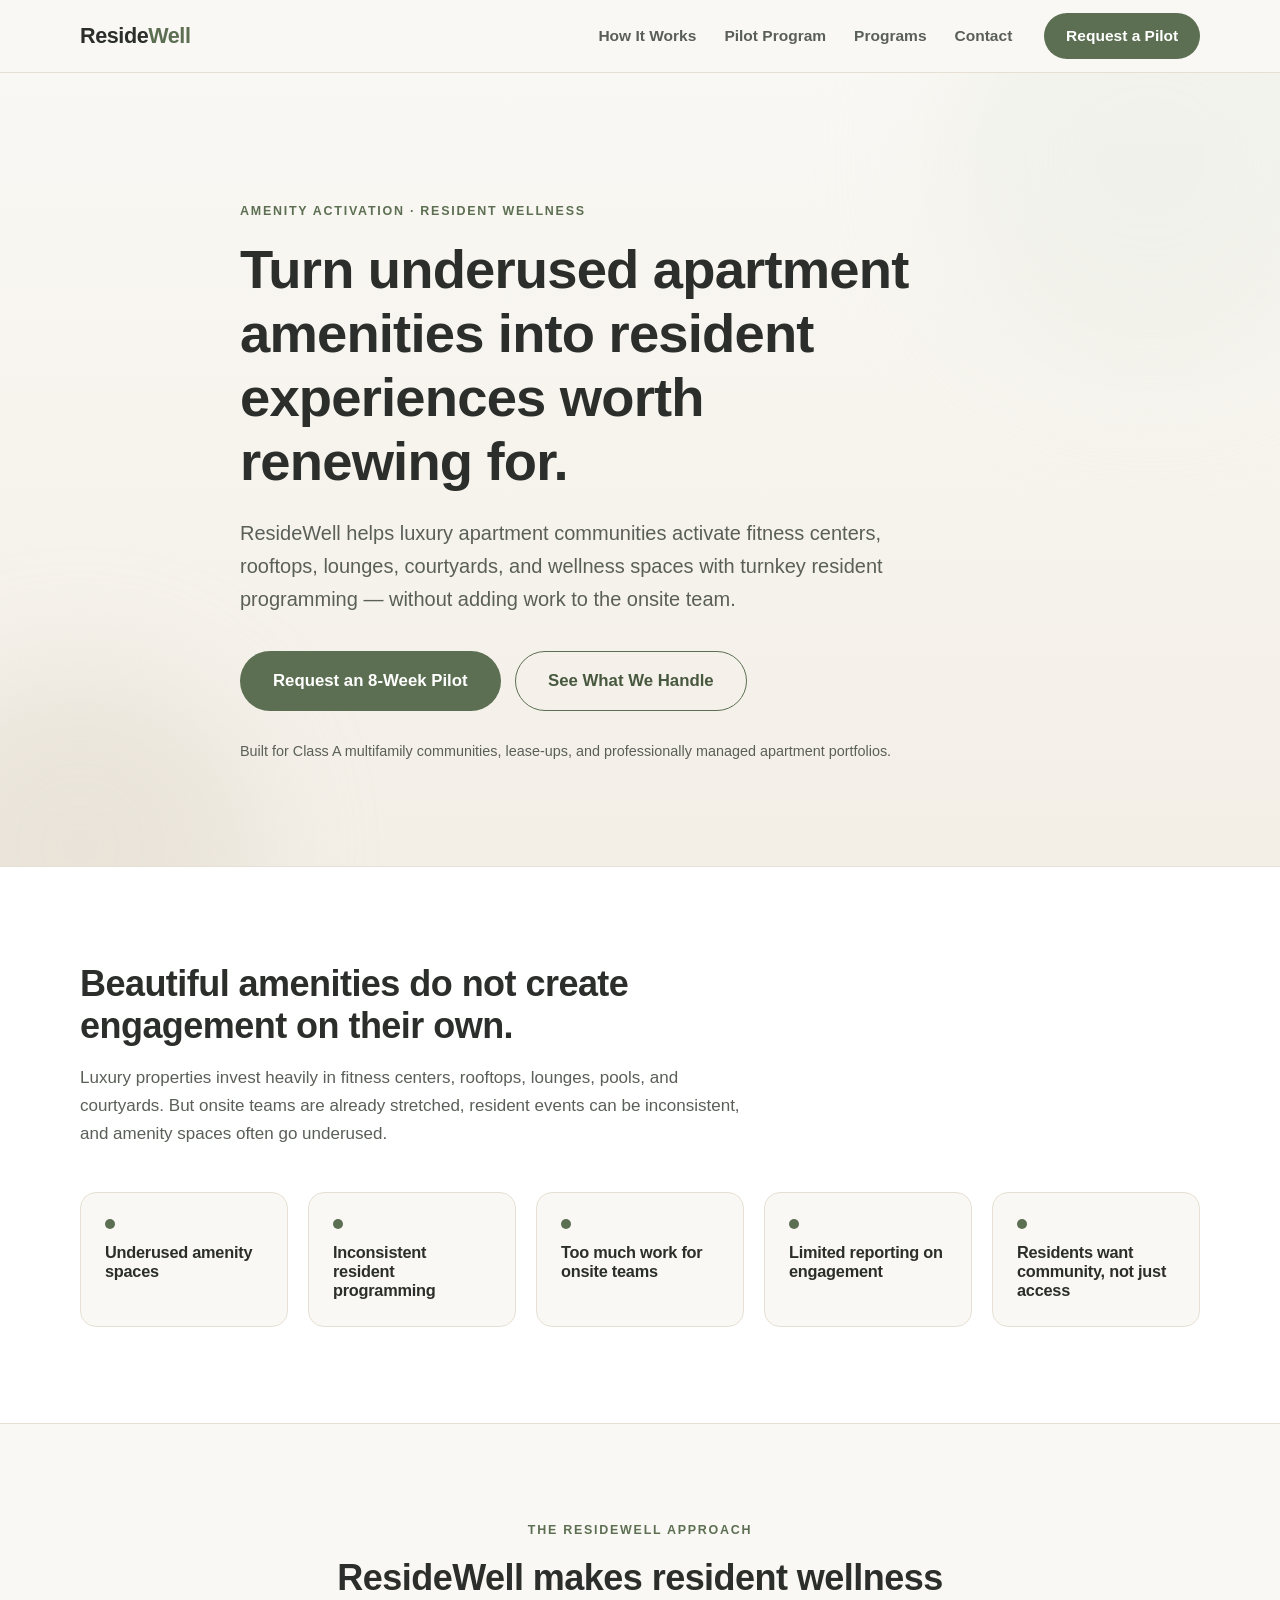
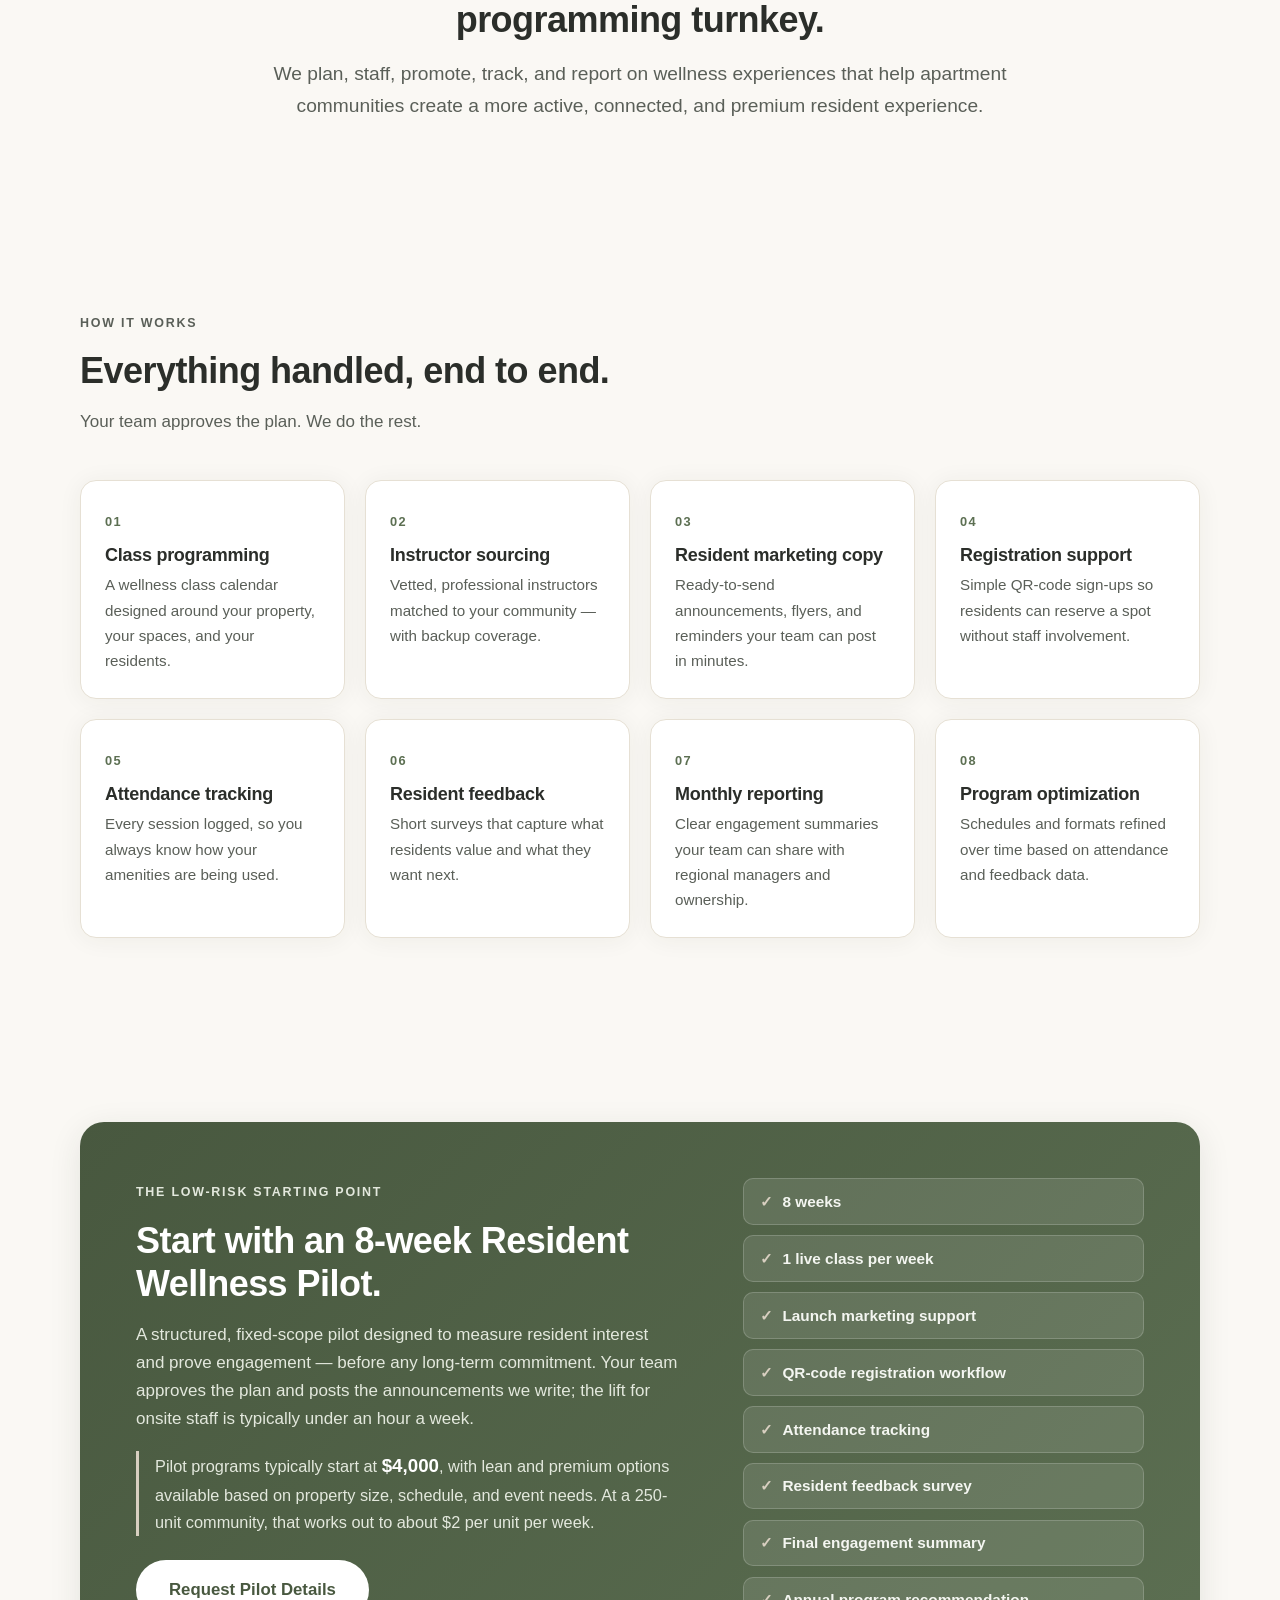
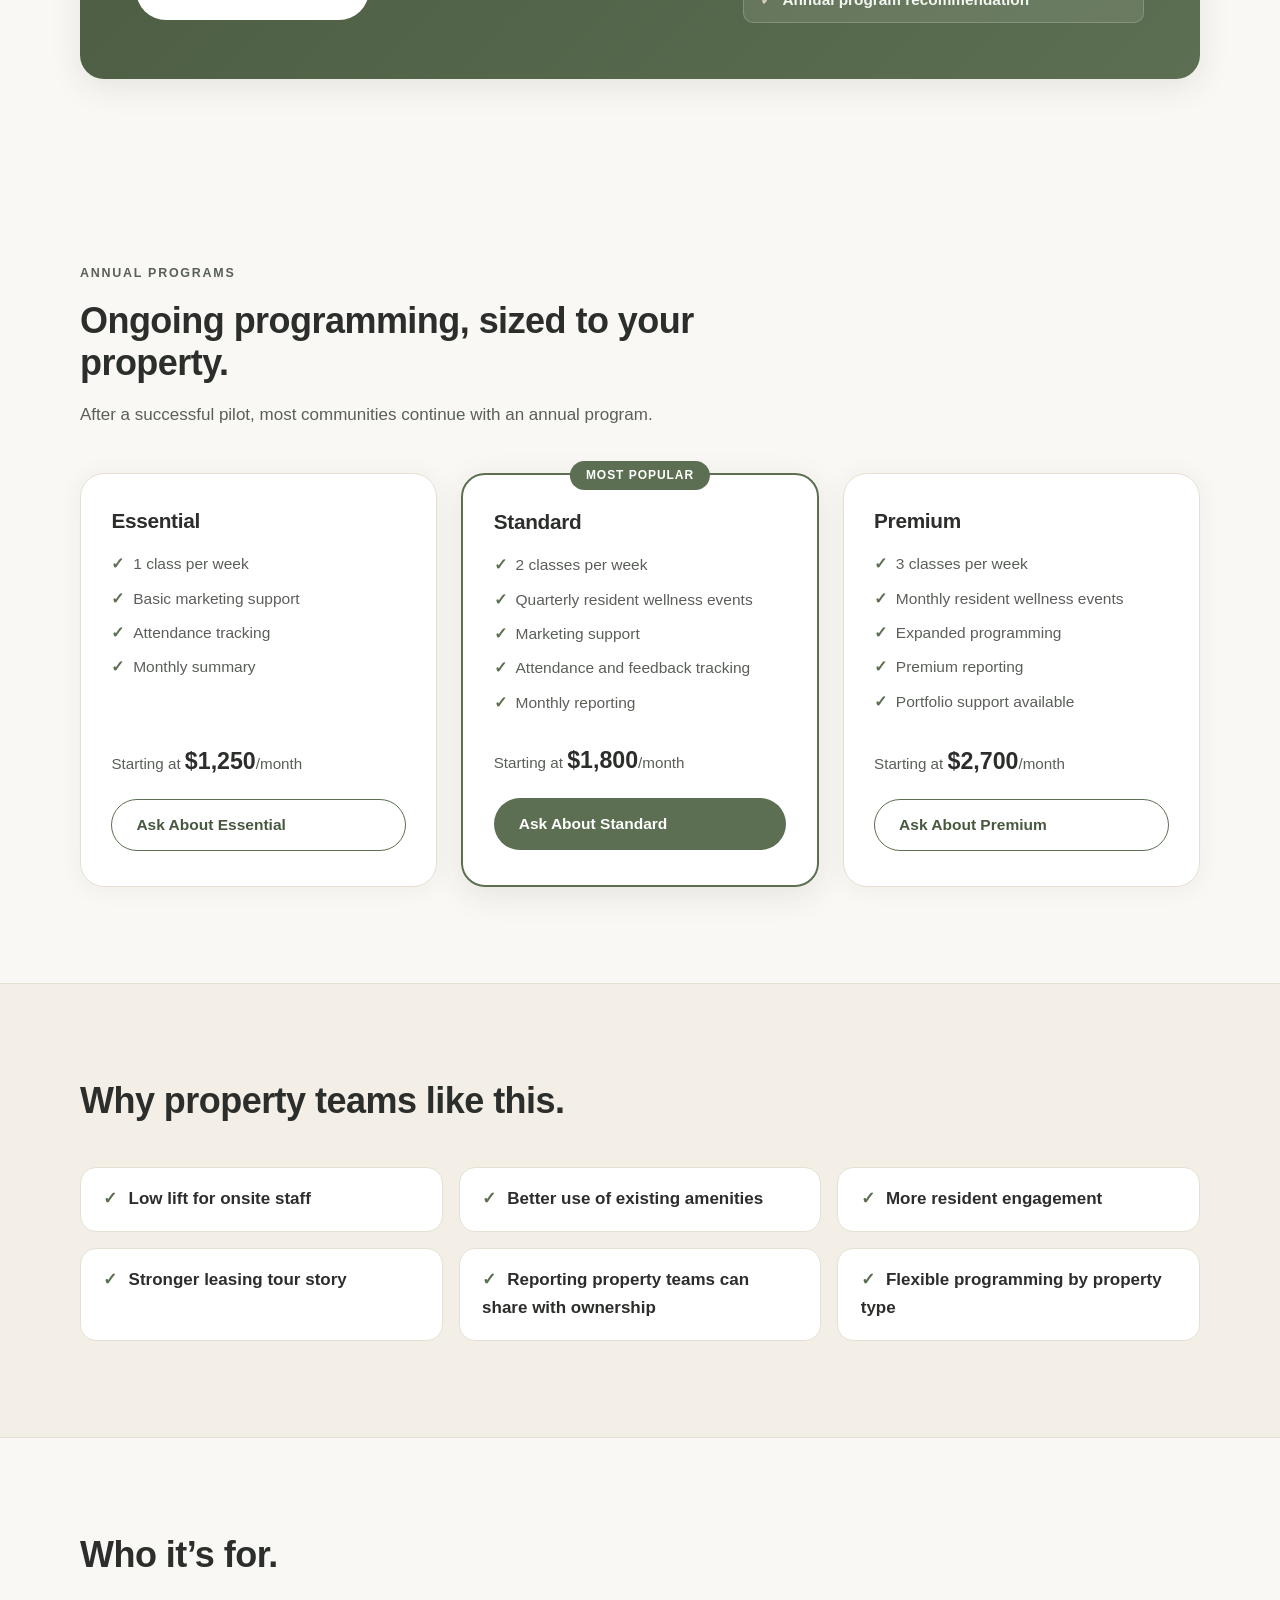
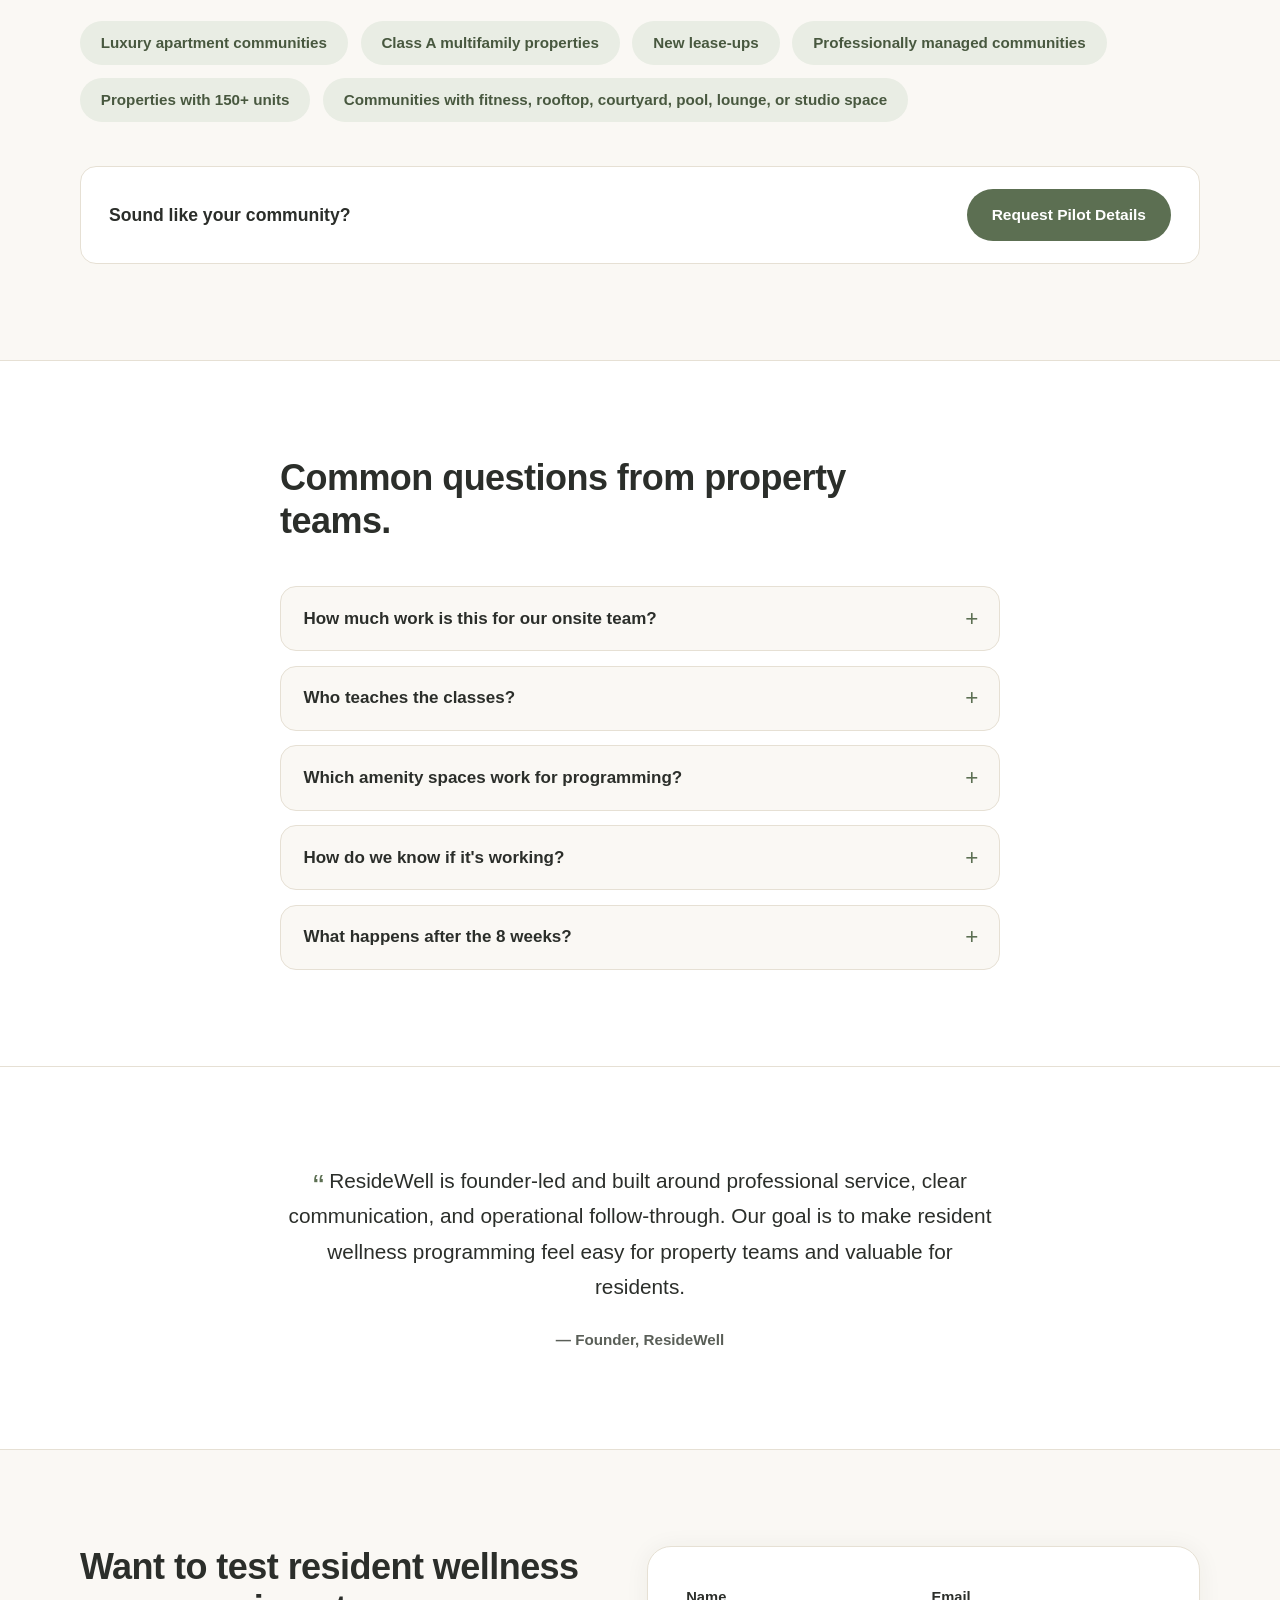
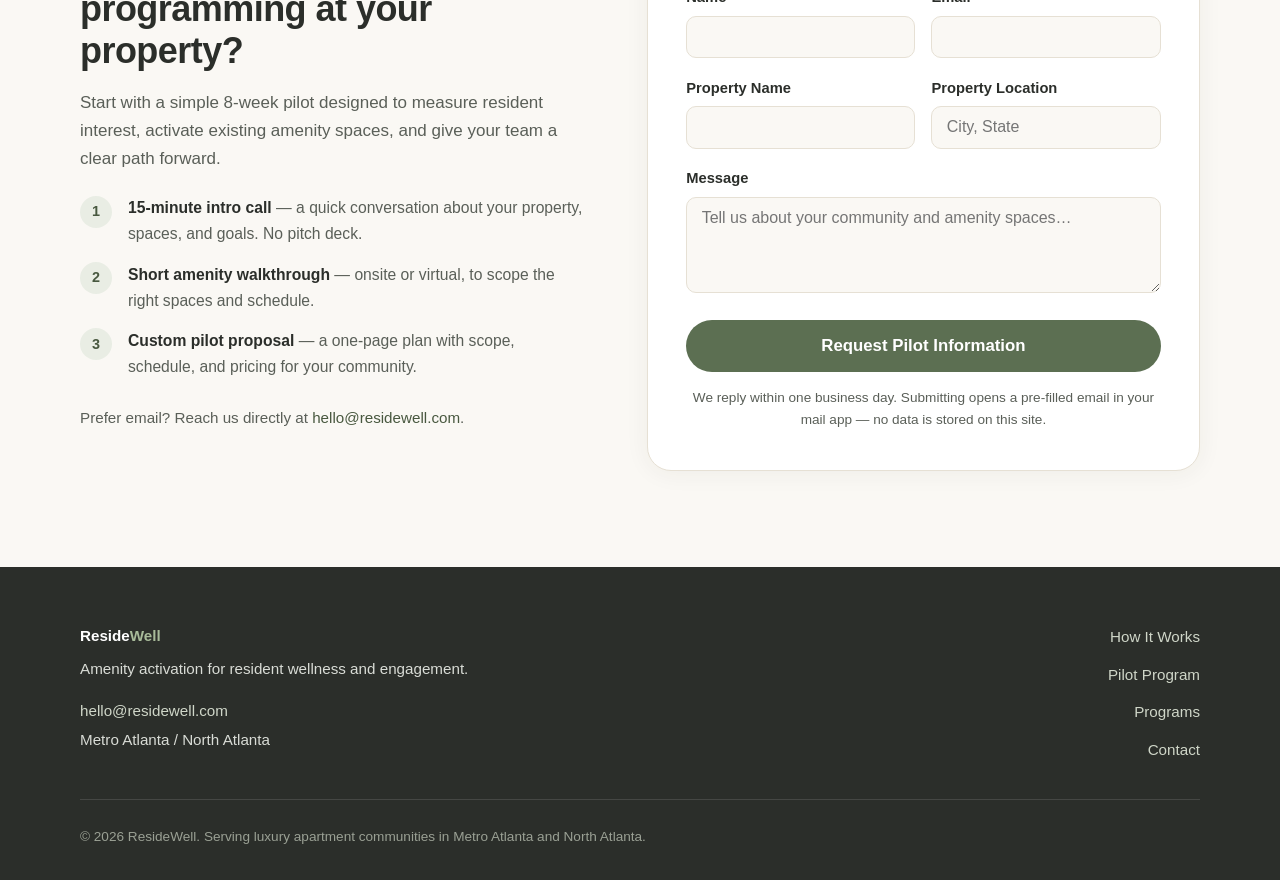
==== commit 5bcbeffc: "Conversion pass: FAQ, 15-min call path, next-steps, per-unit pricing anchor, polish Co-authored-by: " ====
--- a/index.html
+++ b/index.html
@@ -1,379 +1,424 @@
-<!doctype html>
+<!DOCTYPE html>
 <html lang="en">
-  <head>
-    <meta charset="UTF-8" />
-    <meta name="viewport" content="width=device-width, initial-scale=1.0" />
-    <title>ResideWell | Resident Wellness Programming for Luxury Apartments</title>
-    <meta
-      name="description"
-      content="ResideWell helps luxury apartment communities activate amenity spaces with turnkey wellness classes, resident events, marketing support, attendance tracking, and reporting."
-    />
-    <meta name="robots" content="index, follow" />
-    <meta name="geo.region" content="US-GA" />
-    <meta name="geo.placename" content="Metro Atlanta, North Atlanta" />
-    <meta
-      property="og:title"
-      content="ResideWell | Resident Wellness Programming for Luxury Apartments"
-    />
-    <meta
-      property="og:description"
-      content="Turnkey resident wellness programming for Class A multifamily communities in Metro Atlanta and North Atlanta."
-    />
-    <meta property="og:type" content="website" />
-    <meta property="og:url" content="https://residewell.com/" />
-    <!-- Customize this after adding a branded social preview image. -->
-    <meta property="og:image" content="https://residewell.com/assets/og-placeholder.png" />
-    <link rel="stylesheet" href="styles.css" />
-  </head>
-  <body>
-    <a class="skip-link" href="#main">Skip to main content</a>
-
-    <header class="site-header">
-      <nav class="nav" aria-label="Primary navigation">
-        <a class="logo" href="#top" aria-label="ResideWell home">ResideWell</a>
-        <div class="nav-links" aria-label="Main links">
-          <a href="#how-it-works">How It Works</a>
-          <a href="#pilot">Pilot Program</a>
-          <a href="#programs">Programs</a>
-          <a href="#contact">Contact</a>
-        </div>
-        <a class="button button-small" href="#contact">Book a Pilot Call</a>
-      </nav>
-    </header>
-
-    <main id="main">
-      <section class="hero section" id="top" aria-labelledby="hero-title">
-        <div class="hero-shape hero-shape-one" aria-hidden="true"></div>
-        <div class="hero-shape hero-shape-two" aria-hidden="true"></div>
-        <div class="container hero-grid">
-          <div class="hero-copy">
-            <p class="eyebrow">For Class A multifamily and luxury apartment communities</p>
-            <h1 id="hero-title">
-              Turn underused apartment amenities into resident experiences worth renewing for.
-            </h1>
-            <p class="hero-subheadline">
-              ResideWell helps property teams launch low-lift resident wellness programming
-              in fitness centers, rooftops, lounges, courtyards, and wellness spaces -
-              starting with a focused 8-week paid pilot.
-            </p>
-            <div class="button-row" aria-label="Primary calls to action">
-              <a class="button" href="#contact">Book a 15-Minute Pilot Call</a>
-              <a class="button button-secondary" href="#pilot">Review the Pilot Scope</a>
+<head>
+  <meta charset="UTF-8" />
+  <meta name="viewport" content="width=device-width, initial-scale=1.0" />
+
+  <!-- SEO -->
+  <title>ResideWell | Resident Wellness Programming for Luxury Apartments</title>
+  <meta name="description" content="ResideWell helps luxury apartment communities activate amenity spaces with turnkey wellness classes, resident events, marketing support, attendance tracking, and reporting." />
+  <meta name="keywords" content="resident wellness programming, amenity activation, luxury apartments, Class A multifamily, resident engagement, Metro Atlanta, North Atlanta" />
+
+  <!-- Open Graph (text placeholders — replace og:url with your live URL before launch) -->
+  <meta property="og:type" content="website" />
+  <meta property="og:title" content="ResideWell | Resident Wellness Programming for Luxury Apartments" />
+  <meta property="og:description" content="Turnkey amenity activation for Class A apartment communities — wellness classes, resident events, marketing support, attendance tracking, and reporting. Serving Metro Atlanta and North Atlanta." />
+  <meta property="og:url" content="https://YOUR-DOMAIN-HERE.com" />
+  <meta property="og:site_name" content="ResideWell" />
+
+  <link rel="stylesheet" href="styles.css" />
+</head>
+<body>
+
+  <!-- ============================================================
+       1. NAVIGATION
+       ============================================================ -->
+  <header class="site-header">
+    <nav class="nav container" aria-label="Main navigation">
+      <a href="#top" class="nav-logo">Reside<span>Well</span></a>
+
+      <button class="nav-toggle" aria-expanded="false" aria-controls="nav-menu" aria-label="Toggle navigation menu">
+        <span class="nav-toggle-bar"></span>
+        <span class="nav-toggle-bar"></span>
+        <span class="nav-toggle-bar"></span>
+      </button>
+
+      <div class="nav-menu" id="nav-menu">
+        <ul class="nav-links">
+          <li><a href="#how-it-works">How It Works</a></li>
+          <li><a href="#pilot-program">Pilot Program</a></li>
+          <li><a href="#programs">Programs</a></li>
+          <li><a href="#contact">Contact</a></li>
+        </ul>
+        <a href="#contact" class="btn btn-primary btn-nav">Request a Pilot</a>
+      </div>
+    </nav>
+  </header>
+
+  <main id="top">
+
+    <!-- ============================================================
+         2. HERO
+         ============================================================ -->
+    <section class="hero" aria-labelledby="hero-heading">
+      <div class="hero-shape hero-shape-1" aria-hidden="true"></div>
+      <div class="hero-shape hero-shape-2" aria-hidden="true"></div>
+      <div class="container hero-inner">
+        <p class="eyebrow">Amenity Activation &middot; Resident Wellness</p>
+        <h1 id="hero-heading">Turn underused apartment amenities into resident experiences worth renewing&nbsp;for.</h1>
+        <p class="hero-sub">ResideWell helps luxury apartment communities activate fitness centers, rooftops, lounges, courtyards, and wellness spaces with turnkey resident programming &mdash; without adding work to the onsite team.</p>
+        <div class="hero-ctas">
+          <a href="#contact" class="btn btn-primary btn-lg">Request an 8-Week Pilot</a>
+          <a href="#how-it-works" class="btn btn-secondary btn-lg">See What We Handle</a>
+        </div>
+        <p class="hero-trust">Built for Class A multifamily communities, lease-ups, and professionally managed apartment portfolios.</p>
+      </div>
+    </section>
+
+    <!-- ============================================================
+         3. PROBLEM
+         ============================================================ -->
+    <section class="section section-problem" aria-labelledby="problem-heading">
+      <div class="container">
+        <div class="section-intro">
+          <h2 id="problem-heading">Beautiful amenities do not create engagement on their own.</h2>
+          <p>Luxury properties invest heavily in fitness centers, rooftops, lounges, pools, and courtyards. But onsite teams are already stretched, resident events can be inconsistent, and amenity spaces often go underused.</p>
+        </div>
+        <ul class="card-grid card-grid-5">
+          <li class="card card-problem">
+            <h3>Underused amenity spaces</h3>
+          </li>
+          <li class="card card-problem">
+            <h3>Inconsistent resident programming</h3>
+          </li>
+          <li class="card card-problem">
+            <h3>Too much work for onsite teams</h3>
+          </li>
+          <li class="card card-problem">
+            <h3>Limited reporting on engagement</h3>
+          </li>
+          <li class="card card-problem">
+            <h3>Residents want community, not just access</h3>
+          </li>
+        </ul>
+      </div>
+    </section>
+
+    <!-- ============================================================
+         4. SOLUTION
+         ============================================================ -->
+    <section class="section section-solution" aria-labelledby="solution-heading">
+      <div class="container narrow">
+        <p class="eyebrow">The ResideWell Approach</p>
+        <h2 id="solution-heading">ResideWell makes resident wellness programming turnkey.</h2>
+        <p class="section-lede">We plan, staff, promote, track, and report on wellness experiences that help apartment communities create a more active, connected, and premium resident experience.</p>
+      </div>
+    </section>
+
+    <!-- ============================================================
+         5. WHAT WE HANDLE  (nav anchor: How It Works)
+         ============================================================ -->
+    <section class="section" id="how-it-works" aria-labelledby="handle-heading">
+      <div class="container">
+        <div class="section-intro">
+          <p class="eyebrow">How It Works</p>
+          <h2 id="handle-heading">Everything handled, end to end.</h2>
+          <p>Your team approves the plan. We do the rest.</p>
+        </div>
+        <ul class="card-grid card-grid-4">
+          <li class="card">
+            <span class="card-num" aria-hidden="true">01</span>
+            <h3>Class programming</h3>
+            <p>A wellness class calendar designed around your property, your spaces, and your residents.</p>
+          </li>
+          <li class="card">
+            <span class="card-num" aria-hidden="true">02</span>
+            <h3>Instructor sourcing</h3>
+            <p>Vetted, professional instructors matched to your community &mdash; with backup coverage.</p>
+          </li>
+          <li class="card">
+            <span class="card-num" aria-hidden="true">03</span>
+            <h3>Resident marketing copy</h3>
+            <p>Ready-to-send announcements, flyers, and reminders your team can post in minutes.</p>
+          </li>
+          <li class="card">
+            <span class="card-num" aria-hidden="true">04</span>
+            <h3>Registration support</h3>
+            <p>Simple QR-code sign-ups so residents can reserve a spot without staff involvement.</p>
+          </li>
+          <li class="card">
+            <span class="card-num" aria-hidden="true">05</span>
+            <h3>Attendance tracking</h3>
+            <p>Every session logged, so you always know how your amenities are being used.</p>
+          </li>
+          <li class="card">
+            <span class="card-num" aria-hidden="true">06</span>
+            <h3>Resident feedback</h3>
+            <p>Short surveys that capture what residents value and what they want next.</p>
+          </li>
+          <li class="card">
+            <span class="card-num" aria-hidden="true">07</span>
+            <h3>Monthly reporting</h3>
+            <p>Clear engagement summaries your team can share with regional managers and ownership.</p>
+          </li>
+          <li class="card">
+            <span class="card-num" aria-hidden="true">08</span>
+            <h3>Program optimization</h3>
+            <p>Schedules and formats refined over time based on attendance and feedback data.</p>
+          </li>
+        </ul>
+      </div>
+    </section>
+
+    <!-- ============================================================
+         6. PILOT PROGRAM
+         ============================================================ -->
+    <section class="section section-pilot" id="pilot-program" aria-labelledby="pilot-heading">
+      <div class="container">
+        <div class="pilot-panel">
+          <div class="pilot-copy">
+            <p class="eyebrow eyebrow-light">The Low-Risk Starting Point</p>
+            <h2 id="pilot-heading">Start with an 8-week Resident Wellness Pilot.</h2>
+            <p>A structured, fixed-scope pilot designed to measure resident interest and prove engagement &mdash; before any long-term commitment. Your team approves the plan and posts the announcements we write; the lift for onsite staff is typically under an hour a week.</p>
+            <p class="pilot-price">Pilot programs typically start at <strong>$4,000</strong>, with lean and premium options available based on property size, schedule, and event needs. At a 250-unit community, that works out to about $2 per unit per week.</p>
+            <a href="#contact" class="btn btn-primary btn-lg">Request Pilot Details</a>
+          </div>
+          <ul class="pilot-list">
+            <li>8 weeks</li>
+            <li>1 live class per week</li>
+            <li>Launch marketing support</li>
+            <li>QR-code registration workflow</li>
+            <li>Attendance tracking</li>
+            <li>Resident feedback survey</li>
+            <li>Final engagement summary</li>
+            <li>Annual program recommendation</li>
+          </ul>
+        </div>
+      </div>
+    </section>
+
+    <!-- ============================================================
+         7. ANNUAL PROGRAMS
+         ============================================================ -->
+    <section class="section" id="programs" aria-labelledby="programs-heading">
+      <div class="container">
+        <div class="section-intro">
+          <p class="eyebrow">Annual Programs</p>
+          <h2 id="programs-heading">Ongoing programming, sized to your property.</h2>
+          <p>After a successful pilot, most communities continue with an annual program.</p>
+        </div>
+        <div class="pricing-grid">
+          <article class="pricing-card">
+            <h3>Essential</h3>
+            <ul>
+              <li>1 class per week</li>
+              <li>Basic marketing support</li>
+              <li>Attendance tracking</li>
+              <li>Monthly summary</li>
+            </ul>
+            <p class="pricing-price">Starting at <strong>$1,250</strong>/month</p>
+            <a href="#contact" class="btn btn-secondary">Ask About Essential</a>
+          </article>
+
+          <article class="pricing-card pricing-featured">
+            <p class="pricing-badge">Most Popular</p>
+            <h3>Standard</h3>
+            <ul>
+              <li>2 classes per week</li>
+              <li>Quarterly resident wellness events</li>
+              <li>Marketing support</li>
+              <li>Attendance and feedback tracking</li>
+              <li>Monthly reporting</li>
+            </ul>
+            <p class="pricing-price">Starting at <strong>$1,800</strong>/month</p>
+            <a href="#contact" class="btn btn-primary">Ask About Standard</a>
+          </article>
+
+          <article class="pricing-card">
+            <h3>Premium</h3>
+            <ul>
+              <li>3 classes per week</li>
+              <li>Monthly resident wellness events</li>
+              <li>Expanded programming</li>
+              <li>Premium reporting</li>
+              <li>Portfolio support available</li>
+            </ul>
+            <p class="pricing-price">Starting at <strong>$2,700</strong>/month</p>
+            <a href="#contact" class="btn btn-secondary">Ask About Premium</a>
+          </article>
+        </div>
+      </div>
+    </section>
+
+    <!-- ============================================================
+         8. WHY PROPERTY TEAMS LIKE THIS
+         ============================================================ -->
+    <section class="section section-why" aria-labelledby="why-heading">
+      <div class="container">
+        <div class="section-intro">
+          <h2 id="why-heading">Why property teams like this.</h2>
+        </div>
+        <ul class="check-grid">
+          <li>Low lift for onsite staff</li>
+          <li>Better use of existing amenities</li>
+          <li>More resident engagement</li>
+          <li>Stronger leasing tour story</li>
+          <li>Reporting property teams can share with ownership</li>
+          <li>Flexible programming by property type</li>
+        </ul>
+      </div>
+    </section>
+
+    <!-- ============================================================
+         9. WHO IT IS FOR
+         ============================================================ -->
+    <section class="section section-who" aria-labelledby="who-heading">
+      <div class="container">
+        <div class="section-intro">
+          <h2 id="who-heading">Who it&rsquo;s for.</h2>
+        </div>
+        <ul class="pill-grid">
+          <li>Luxury apartment communities</li>
+          <li>Class A multifamily properties</li>
+          <li>New lease-ups</li>
+          <li>Professionally managed communities</li>
+          <li>Properties with 150+ units</li>
+          <li>Communities with fitness, rooftop, courtyard, pool, lounge, or studio space</li>
+        </ul>
+        <div class="cta-band">
+          <p>Sound like your community?</p>
+          <a href="#contact" class="btn btn-primary">Request Pilot Details</a>
+        </div>
+      </div>
+    </section>
+
+    <!-- ============================================================
+         COMMON QUESTIONS
+         Honest answers to the objections property managers actually
+         raise. Do not add claims we cannot support.
+         ============================================================ -->
+    <section class="section section-faq" aria-labelledby="faq-heading">
+      <div class="container narrow">
+        <div class="section-intro">
+          <h2 id="faq-heading">Common questions from property teams.</h2>
+        </div>
+        <div class="faq-list">
+          <details class="faq-item">
+            <summary>How much work is this for our onsite team?</summary>
+            <p>Very little by design. Your team approves the schedule, provides access to the space, and posts the announcements we write for you. We handle programming, instructors, registration, attendance, and reporting &mdash; typically under an hour a week of staff time.</p>
+          </details>
+          <details class="faq-item">
+            <summary>Who teaches the classes?</summary>
+            <p>Instructors sourced and screened by ResideWell. Every instructor is required to maintain current certification and liability insurance, follows written professionalism standards built for luxury residential settings, and has backup coverage so a scheduling conflict never becomes your problem.</p>
+          </details>
+          <details class="faq-item">
+            <summary>Which amenity spaces work for programming?</summary>
+            <p>Fitness centers, rooftops, courtyards, pool decks, lounges, and studio or flex spaces all work. During a short walkthrough we scope which spaces and formats fit your property and your residents.</p>
+          </details>
+          <details class="faq-item">
+            <summary>How do we know if it's working?</summary>
+            <p>Every class uses QR-code registration and attendance tracking, and residents complete a short feedback survey. You receive a final engagement summary you can share with regional managers and ownership &mdash; real numbers, not anecdotes.</p>
+          </details>
+          <details class="faq-item">
+            <summary>What happens after the 8 weeks?</summary>
+            <p>You receive the engagement summary and an annual program recommendation based on what residents actually attended and asked for. Continue with an annual program, adjust the format, or stop &mdash; the pilot carries no further obligation.</p>
+          </details>
+        </div>
+      </div>
+    </section>
+
+    <!-- ============================================================
+         10. FOUNDER NOTE
+         CUSTOMIZE: add your name and a short personal line here when ready.
+         ============================================================ -->
+    <section class="section section-founder" aria-labelledby="founder-heading">
+      <div class="container narrow">
+        <h2 id="founder-heading" class="visually-hidden">A note from the founder</h2>
+        <blockquote class="founder-note">
+          <p>ResideWell is founder-led and built around professional service, clear communication, and operational follow-through. Our goal is to make resident wellness programming feel easy for property teams and valuable for residents.</p>
+          <footer>&mdash; Founder, ResideWell <!-- CUSTOMIZE: replace with "FirstName LastName, Founder" when ready --></footer>
+        </blockquote>
+      </div>
+    </section>
+
+    <!-- ============================================================
+         11. CONTACT
+         NOTE: This form uses a mailto: fallback (no backend).
+         See README.md for how to swap in Formspree, Netlify Forms,
+         Tally, or HubSpot later.
+         ============================================================ -->
+    <section class="section section-contact" id="contact" aria-labelledby="contact-heading">
+      <div class="container contact-grid">
+        <div class="contact-copy">
+          <h2 id="contact-heading">Want to test resident wellness programming at your property?</h2>
+          <p>Start with a simple 8-week pilot designed to measure resident interest, activate existing amenity spaces, and give your team a clear path forward.</p>
+
+          <!-- What happens next: reduces perceived risk for property managers.
+               CUSTOMIZE: if you have a Calendly link, make step 1 a direct link:
+               <a href="https://calendly.com/YOUR-LINK">15-minute intro call</a> -->
+          <ol class="next-steps">
+            <li><strong>15-minute intro call</strong> &mdash; a quick conversation about your property, spaces, and goals. No pitch deck.</li>
+            <li><strong>Short amenity walkthrough</strong> &mdash; onsite or virtual, to scope the right spaces and schedule.</li>
+            <li><strong>Custom pilot proposal</strong> &mdash; a one-page plan with scope, schedule, and pricing for your community.</li>
+          </ol>
+
+          <p class="contact-direct">Prefer email? Reach us directly at
+            <!-- CUSTOMIZE: replace with your real email address (also update script.js) -->
+            <a href="mailto:hello@residewell.com">hello@residewell.com</a>.
+          </p>
+        </div>
+
+        <form class="contact-form" id="pilot-form" novalidate>
+          <div class="form-row">
+            <div class="form-field">
+              <label for="field-name">Name</label>
+              <input type="text" id="field-name" name="name" autocomplete="name" required />
             </div>
-            <p class="trust-line">
-              Built for Class A multifamily communities, lease-ups, and professionally
-              managed apartment portfolios in Metro Atlanta and North Atlanta.
-            </p>
-            <div class="proof-row" aria-label="ResideWell operating model">
-              <span>No resident portal</span>
-              <span>No added onsite workload</span>
-              <span>Founder-led service</span>
+            <div class="form-field">
+              <label for="field-email">Email</label>
+              <input type="email" id="field-email" name="email" autocomplete="email" required />
             </div>
           </div>
-          <aside class="hero-card" aria-label="Pilot snapshot">
-            <p class="card-label">8-week paid pilot</p>
-            <h2>A clear first step before any annual commitment.</h2>
-            <div class="pilot-snapshot">
-              <div>
-                <span>Starts at</span>
-                <strong>$4,000</strong>
-              </div>
-              <div>
-                <span>Includes</span>
-                <strong>8 classes</strong>
-              </div>
+          <div class="form-row">
+            <div class="form-field">
+              <label for="field-property">Property Name</label>
+              <input type="text" id="field-property" name="property" required />
             </div>
-            <ul class="check-list">
-              <li>Weekly live resident wellness class</li>
-              <li>Launch marketing and QR-code registration</li>
-              <li>Attendance, feedback, and final engagement summary</li>
-            </ul>
-          </aside>
-        </div>
-      </section>
-
-      <section class="section" id="problem" aria-labelledby="problem-title">
-        <div class="container">
-          <div class="section-heading">
-            <p class="eyebrow">The problem</p>
-            <h2 id="problem-title">Beautiful amenities do not create engagement on their own.</h2>
-            <p>
-              Luxury properties invest heavily in fitness centers, rooftops, lounges,
-              pools, and courtyards. But onsite teams are already stretched, resident
-              events can be inconsistent, and amenity spaces often go underused.
-            </p>
+            <div class="form-field">
+              <label for="field-location">Property Location</label>
+              <input type="text" id="field-location" name="location" placeholder="City, State" required />
+            </div>
           </div>
-          <div class="card-grid five-card-grid">
-            <article class="card"><h3>Underused amenity spaces</h3></article>
-            <article class="card"><h3>Inconsistent resident programming</h3></article>
-            <article class="card"><h3>Too much work for onsite teams</h3></article>
-            <article class="card"><h3>Limited reporting on engagement</h3></article>
-            <article class="card"><h3>Residents want community, not just access</h3></article>
+          <div class="form-field">
+            <label for="field-message">Message</label>
+            <textarea id="field-message" name="message" rows="4" placeholder="Tell us about your community and amenity spaces&hellip;"></textarea>
           </div>
-        </div>
-      </section>
-
-      <section class="section section-tint" id="solution" aria-labelledby="solution-title">
-        <div class="container split">
-          <div>
-            <p class="eyebrow">The solution</p>
-            <h2 id="solution-title">ResideWell makes resident wellness programming turnkey.</h2>
-          </div>
-          <p class="lead">
-            We act as the operating partner behind the program: planning, instructor
-            coordination, resident marketing, registration, attendance tracking, feedback,
-            and reporting. Your team approves the schedule and shares the resident-facing
-            materials.
-          </p>
-        </div>
-      </section>
-
-      <section class="section" id="how-it-works" aria-labelledby="handle-title">
-        <div class="container">
-          <div class="section-heading">
-            <p class="eyebrow">What we handle</p>
-            <h2 id="handle-title">A simple operating layer for resident engagement.</h2>
-            <p>
-              ResideWell handles the work that usually makes amenity programming hard to
-              sustain.
-            </p>
-          </div>
-          <div class="card-grid service-grid">
-            <article class="card service-card">
-              <span aria-hidden="true">01</span>
-              <h3>Class programming</h3>
-              <p>Resident wellness classes matched to the property, space, and resident profile.</p>
-            </article>
-            <article class="card service-card">
-              <span aria-hidden="true">02</span>
-              <h3>Instructor sourcing</h3>
-              <p>Qualified instructors, scheduling coordination, and backup coverage.</p>
-            </article>
-            <article class="card service-card">
-              <span aria-hidden="true">03</span>
-              <h3>Resident marketing copy</h3>
-              <p>Email, portal, flyer, and reminder copy your property team can share.</p>
-            </article>
-            <article class="card service-card">
-              <span aria-hidden="true">04</span>
-              <h3>Registration support</h3>
-              <p>Simple QR-code registration workflow for capacity planning and reminders.</p>
-            </article>
-            <article class="card service-card">
-              <span aria-hidden="true">05</span>
-              <h3>Attendance tracking</h3>
-              <p>Class-by-class participation tracking so engagement is measurable.</p>
-            </article>
-            <article class="card service-card">
-              <span aria-hidden="true">06</span>
-              <h3>Resident feedback</h3>
-              <p>Resident survey prompts that help refine programming and understand demand.</p>
-            </article>
-            <article class="card service-card">
-              <span aria-hidden="true">07</span>
-              <h3>Monthly reporting</h3>
-              <p>Clear summaries property teams can share with regional leaders or ownership.</p>
-            </article>
-            <article class="card service-card">
-              <span aria-hidden="true">08</span>
-              <h3>Program optimization</h3>
-              <p>Recommendations based on attendance, feedback, schedule, and resident fit.</p>
-            </article>
-          </div>
-        </div>
-      </section>
-
-      <section class="section section-deep" id="pilot" aria-labelledby="pilot-title">
-        <div class="container pilot-layout">
-          <div>
-            <p class="eyebrow">Pilot program</p>
-            <h2 id="pilot-title">Start with an 8-week Resident Wellness Pilot.</h2>
-            <p>
-              A 15-minute call is enough to confirm fit, review your amenity spaces, and
-              decide whether a pilot proposal makes sense.
-            </p>
-            <p class="pilot-price-note">
-              Pilot programs typically start at $4,000, with lean and premium options
-              available based on property size, schedule, and event needs.
-            </p>
-            <a class="button button-light" href="#contact">Book a 15-Minute Pilot Call</a>
-          </div>
-          <div class="pilot-panel">
-            <h3>Pilot scope</h3>
-            <ul class="check-list two-column-list">
-              <li>8 weeks</li>
-              <li>1 live class per week</li>
-              <li>Launch marketing support</li>
-              <li>QR-code registration workflow</li>
-              <li>Attendance tracking</li>
-              <li>Resident feedback survey</li>
-              <li>Final engagement summary</li>
-              <li>Annual program recommendation</li>
-            </ul>
-            <p class="panel-note">
-              Your team approves the schedule, shares the registration link, and provides
-              amenity access. ResideWell handles the operating details.
-            </p>
-          </div>
-        </div>
-      </section>
-
-      <section class="section" id="programs" aria-labelledby="programs-title">
-        <div class="container">
-          <div class="section-heading">
-            <p class="eyebrow">Annual programs</p>
-            <h2 id="programs-title">Scale what works after the pilot.</h2>
-            <p>
-              Annual pricing is included for planning context. Most properties should start
-              with the 8-week pilot and use the engagement summary to choose the right
-              ongoing program.
-            </p>
-          </div>
-          <div class="pricing-grid">
-            <article class="price-card">
-              <h3>Essential</h3>
-              <p class="price">Starting at $1,250/month</p>
-              <ul class="check-list">
-                <li>1 class per week</li>
-                <li>Basic marketing support</li>
-                <li>Attendance tracking</li>
-                <li>Monthly summary</li>
-              </ul>
-            </article>
-            <article class="price-card featured-card">
-              <p class="badge">Most Popular</p>
-              <h3>Standard</h3>
-              <p class="price">Starting at $1,800/month</p>
-              <ul class="check-list">
-                <li>2 classes per week</li>
-                <li>Quarterly resident wellness events</li>
-                <li>Marketing support</li>
-                <li>Attendance and feedback tracking</li>
-                <li>Monthly reporting</li>
-              </ul>
-            </article>
-            <article class="price-card">
-              <h3>Premium</h3>
-              <p class="price">Starting at $2,700/month</p>
-              <ul class="check-list">
-                <li>3 classes per week</li>
-                <li>Monthly resident wellness events</li>
-                <li>Expanded programming</li>
-                <li>Expanded reporting</li>
-                <li>Portfolio support available</li>
-              </ul>
-            </article>
-          </div>
-        </div>
-      </section>
-
-      <section class="section section-tint" id="why" aria-labelledby="why-title">
-        <div class="container">
-          <div class="section-heading">
-            <p class="eyebrow">Why property teams like this</p>
-            <h2 id="why-title">Designed to support the onsite team, not add to their workload.</h2>
-          </div>
-          <div class="benefit-list">
-            <span>Low lift for onsite staff</span>
-            <span>Better use of existing amenities</span>
-              <span>A clearer resident engagement plan</span>
-            <span>Stronger leasing tour story</span>
-            <span>Reporting property teams can share with ownership</span>
-            <span>Flexible programming by property type</span>
-          </div>
-        </div>
-      </section>
-
-      <section class="section" id="fit" aria-labelledby="fit-title">
-        <div class="container split">
-          <div>
-            <p class="eyebrow">Who it is for</p>
-            <h2 id="fit-title">Built for premium multifamily communities.</h2>
-          </div>
-          <ul class="check-list large-list">
-            <li>Luxury apartment communities</li>
-            <li>Class A multifamily properties</li>
-            <li>New lease-ups</li>
-            <li>Professionally managed communities</li>
-            <li>Properties with 150+ units</li>
-            <li>Communities with fitness, rooftop, courtyard, pool, lounge, or studio space</li>
-          </ul>
-        </div>
-      </section>
-
-      <section class="section founder-section" aria-labelledby="founder-title">
-        <div class="container founder-card">
-          <p class="eyebrow">Founder note</p>
-          <h2 id="founder-title">Professional service, clear communication, and follow-through.</h2>
-          <p>
-            ResideWell is founder-led and built around professional service, clear
-            communication, and operational follow-through. Our goal is to make resident
-            wellness programming feel easy for property teams and valuable for residents.
-          </p>
-        </div>
-      </section>
-
-      <section class="section contact-section" id="contact" aria-labelledby="contact-title">
-        <div class="container contact-grid">
-          <div>
-            <p class="eyebrow">Contact</p>
-            <h2 id="contact-title">Book a 15-minute call about an 8-week pilot.</h2>
-            <p>
-              Start with a simple 8-week pilot designed to measure resident interest,
-              activate existing amenity spaces, and give your team a clear path forward.
-            </p>
-            <p class="contact-note">
-              No long RFP needed. Share your property name, location, and amenity spaces,
-              and we will follow up with the best next step.
-            </p>
-          </div>
-          <form class="contact-form" id="pilot-form">
-            <label for="name">Name</label>
-            <input id="name" name="name" type="text" autocomplete="name" required />
-
-            <label for="email">Email</label>
-            <input id="email" name="email" type="email" autocomplete="email" required />
-
-            <label for="property">Property Name</label>
-            <input id="property" name="property" type="text" autocomplete="organization" />
-
-            <label for="location">Property Location</label>
-            <input id="location" name="location" type="text" autocomplete="address-level2" />
-
-            <label for="message">Message</label>
-            <textarea
-              id="message"
-              name="message"
-              rows="5"
-              placeholder="Tell us about your community, amenity spaces, and pilot goals."
-            ></textarea>
-
-            <!-- Customize the fallback email in script.js before publishing. -->
-            <button class="button" type="submit">Request Pilot Call</button>
-            <p class="form-status" id="form-status" role="status" aria-live="polite"></p>
-          </form>
-        </div>
-      </section>
-    </main>
-
-    <footer class="site-footer">
-      <div class="container footer-grid">
-        <div>
-          <a class="logo footer-logo" href="#top">ResideWell</a>
-          <p>Amenity activation for resident wellness and engagement.</p>
-          <!-- Replace this placeholder email before publishing. -->
-          <p><a href="mailto:hello@residewell.com">hello@residewell.com</a></p>
-          <p>Metro Atlanta / North Atlanta</p>
-        </div>
-        <nav class="footer-links" aria-label="Footer navigation">
-          <a href="#how-it-works">How It Works</a>
-          <a href="#pilot">Pilot Program</a>
-          <a href="#programs">Programs</a>
-          <a href="#contact">Contact</a>
-        </nav>
-      </div>
-    </footer>
-
-    <script src="script.js"></script>
-  </body>
+          <button type="submit" class="btn btn-primary btn-lg btn-block">Request Pilot Information</button>
+          <!-- CUSTOMIZE: honor this reply-time commitment, or adjust the wording -->
+          <p class="form-note">We reply within one business day. Submitting opens a pre-filled email in your mail app &mdash; no data is stored on this site.</p>
+        </form>
+      </div>
+    </section>
+  </main>
+
+  <!-- ============================================================
+       12. FOOTER
+       ============================================================ -->
+  <footer class="site-footer">
+    <div class="container footer-grid">
+      <div class="footer-brand">
+        <p class="footer-logo">Reside<span>Well</span></p>
+        <p>Amenity activation for resident wellness and engagement.</p>
+        <p class="footer-meta">
+          <!-- CUSTOMIZE: replace with your real email address -->
+          <a href="mailto:hello@residewell.com">hello@residewell.com</a><br />
+          Metro Atlanta / North Atlanta
+        </p>
+      </div>
+      <nav class="footer-nav" aria-label="Footer navigation">
+        <ul>
+          <li><a href="#how-it-works">How It Works</a></li>
+          <li><a href="#pilot-program">Pilot Program</a></li>
+          <li><a href="#programs">Programs</a></li>
+          <li><a href="#contact">Contact</a></li>
+        </ul>
+      </nav>
+    </div>
+    <div class="container footer-bottom">
+      <p>&copy; <span id="year">2026</span> ResideWell. Serving luxury apartment communities in Metro Atlanta and North Atlanta.</p>
+    </div>
+  </footer>
+
+  <script src="script.js"></script>
+</body>
 </html>
--- a/styles.css
+++ b/styles.css
@@ -1,755 +1,999 @@
+/* ============================================================
+   ResideWell — Landing Page Styles
+   Premium, calm, hospitality-inspired B2B aesthetic.
+   Edit the variables below to adjust the whole palette at once.
+   ============================================================ */
+
 :root {
-  --color-background: #fbf8f2;
-  --color-surface: #ffffff;
-  --color-surface-muted: #f3eee5;
-  --color-text: #20221f;
-  --color-muted: #62675f;
-  --color-accent: #526f60;
-  --color-accent-dark: #2f493e;
-  --color-accent-soft: #dfe8df;
-  --color-taupe: #b7a48e;
-  --color-border: #e5ded2;
-  --shadow-soft: 0 24px 70px rgba(47, 73, 62, 0.12);
-  --radius-lg: 28px;
-  --radius-md: 18px;
-  --radius-sm: 12px;
+  /* Palette */
+  --bg: #faf8f4;             /* warm off-white */
+  --bg-alt: #f3efe7;         /* warm beige/taupe secondary */
+  --surface: #ffffff;
+  --text: #2b2e2a;           /* deep charcoal */
+  --text-soft: #5a5f58;
+  --sage: #5c6f52;           /* muted sage accent (AA contrast on white) */
+  --sage-dark: #48583f;
+  --sage-tint: #e9ede4;
+  --taupe: #d8cfc0;
+  --border: #e6e0d4;
+
+  /* Type & shape */
+  --font: -apple-system, BlinkMacSystemFont, "Segoe UI", Roboto,
+          "Helvetica Neue", Arial, sans-serif;
+  --radius: 16px;
+  --radius-lg: 24px;
+  --shadow: 0 2px 24px rgba(43, 46, 42, 0.06);
+  --shadow-hover: 0 8px 32px rgba(43, 46, 42, 0.1);
+
+  /* Layout */
   --container: 1120px;
-  --font-main:
-    Inter, ui-sans-serif, system-ui, -apple-system, BlinkMacSystemFont, "Segoe UI",
-    sans-serif;
-}
-
+  --header-h: 72px;
+}
+
+/* ---------- Reset & base ---------- */
 *,
 *::before,
 *::after {
   box-sizing: border-box;
+  margin: 0;
+  padding: 0;
 }
 
 html {
   scroll-behavior: smooth;
+  scroll-padding-top: calc(var(--header-h) + 16px);
 }
 
 body {
-  margin: 0;
-  color: var(--color-text);
-  background:
-    radial-gradient(circle at top left, rgba(223, 232, 223, 0.95), transparent 32rem),
-    linear-gradient(180deg, #fbf8f2 0%, #f7f2ea 100%);
-  font-family: var(--font-main);
-  line-height: 1.6;
-  text-rendering: optimizeLegibility;
+  font-family: var(--font);
+  font-size: 1.0625rem;
+  line-height: 1.65;
+  color: var(--text);
+  background: var(--bg);
   -webkit-font-smoothing: antialiased;
 }
 
-body.form-submitted .contact-form {
-  border-color: rgba(82, 111, 96, 0.45);
+img {
+  max-width: 100%;
+  display: block;
+}
+
+ul {
+  list-style: none;
 }
 
 a {
-  color: inherit;
-}
-
-img,
-svg {
-  max-width: 100%;
-}
-
-.skip-link {
+  color: var(--sage-dark);
+  text-decoration: none;
+}
+
+a:hover {
+  text-decoration: underline;
+}
+
+.container {
+  width: min(100% - 3rem, var(--container));
+  margin-inline: auto;
+}
+
+.container.narrow {
+  max-width: 720px;
+}
+
+/* ---------- Typography ---------- */
+h1,
+h2,
+h3 {
+  line-height: 1.18;
+  letter-spacing: -0.015em;
+  font-weight: 650;
+}
+
+h1 {
+  font-size: clamp(2.1rem, 4.5vw, 3.4rem);
+}
+
+h2 {
+  font-size: clamp(1.6rem, 3vw, 2.25rem);
+  margin-bottom: 1rem;
+}
+
+h3 {
+  font-size: 1.125rem;
+  margin-bottom: 0.4rem;
+}
+
+.eyebrow {
+  text-transform: uppercase;
+  letter-spacing: 0.14em;
+  font-size: 0.78rem;
+  font-weight: 700;
+  color: var(--sage);
+  margin-bottom: 1rem;
+}
+
+.eyebrow-light {
+  color: var(--sage-tint);
+}
+
+.visually-hidden {
   position: absolute;
-  top: -100px;
-  left: 1rem;
-  z-index: 1000;
-  padding: 0.75rem 1rem;
+  width: 1px;
+  height: 1px;
+  overflow: hidden;
+  clip: rect(0 0 0 0);
+  white-space: nowrap;
+}
+
+/* ---------- Buttons ---------- */
+.btn {
+  display: inline-block;
+  padding: 0.75rem 1.5rem;
+  border-radius: 999px;
+  font-weight: 600;
+  font-size: 0.97rem;
+  border: 1.5px solid transparent;
+  cursor: pointer;
+  text-decoration: none;
+  transition: background-color 0.2s ease, color 0.2s ease,
+              border-color 0.2s ease, box-shadow 0.2s ease,
+              transform 0.15s ease;
+}
+
+.btn:hover {
+  text-decoration: none;
+  transform: translateY(-1px);
+}
+
+/* Clear, visible focus state for keyboard users */
+.btn:focus-visible,
+a:focus-visible,
+input:focus-visible,
+textarea:focus-visible,
+button:focus-visible {
+  outline: 3px solid var(--sage);
+  outline-offset: 2px;
+}
+
+.btn-primary {
+  background: var(--sage);
   color: #ffffff;
-  background: var(--color-accent-dark);
-  border-radius: var(--radius-sm);
-}
-
-.skip-link:focus {
-  top: 1rem;
-}
-
-:focus-visible {
-  outline: 3px solid rgba(82, 111, 96, 0.45);
-  outline-offset: 4px;
-}
-
+}
+
+.btn-primary:hover {
+  background: var(--sage-dark);
+}
+
+.btn-secondary {
+  background: transparent;
+  color: var(--sage-dark);
+  border-color: var(--sage);
+}
+
+.btn-secondary:hover {
+  background: var(--sage-tint);
+}
+
+.btn-lg {
+  padding: 0.95rem 2rem;
+  font-size: 1.05rem;
+}
+
+.btn-block {
+  display: block;
+  width: 100%;
+  text-align: center;
+}
+
+/* ---------- 1. Header / nav ---------- */
 .site-header {
   position: sticky;
   top: 0;
-  z-index: 100;
-  background: rgba(251, 248, 242, 0.9);
-  border-bottom: 1px solid rgba(229, 222, 210, 0.8);
-  backdrop-filter: blur(16px);
-}
-
-.nav,
-.container {
-  width: min(100% - 2rem, var(--container));
-  margin: 0 auto;
+  z-index: 50;
+  background: rgba(250, 248, 244, 0.92);
+  backdrop-filter: blur(10px);
+  border-bottom: 1px solid var(--border);
 }
 
 .nav {
   display: flex;
   align-items: center;
   justify-content: space-between;
+  min-height: var(--header-h);
+  gap: 1.5rem;
+}
+
+.nav-logo {
+  font-size: 1.35rem;
+  font-weight: 750;
+  letter-spacing: -0.02em;
+  color: var(--text);
+}
+
+.nav-logo span {
+  color: var(--sage);
+}
+
+.nav-menu {
+  display: flex;
+  align-items: center;
+  gap: 2rem;
+}
+
+.nav-links {
+  display: flex;
+  gap: 1.75rem;
+}
+
+.nav-links a {
+  color: var(--text-soft);
+  font-weight: 550;
+  font-size: 0.97rem;
+}
+
+.nav-links a:hover {
+  color: var(--text);
+  text-decoration: none;
+}
+
+.btn-nav {
+  padding: 0.6rem 1.3rem;
+}
+
+/* Hamburger (hidden on desktop) */
+.nav-toggle {
+  display: none;
+  flex-direction: column;
+  gap: 5px;
+  background: none;
+  border: 0;
+  padding: 8px;
+  cursor: pointer;
+}
+
+.nav-toggle-bar {
+  width: 24px;
+  height: 2px;
+  background: var(--text);
+  border-radius: 2px;
+  transition: transform 0.25s ease, opacity 0.25s ease;
+}
+
+.nav-toggle[aria-expanded="true"] .nav-toggle-bar:nth-child(1) {
+  transform: translateY(7px) rotate(45deg);
+}
+
+.nav-toggle[aria-expanded="true"] .nav-toggle-bar:nth-child(2) {
+  opacity: 0;
+}
+
+.nav-toggle[aria-expanded="true"] .nav-toggle-bar:nth-child(3) {
+  transform: translateY(-7px) rotate(-45deg);
+}
+
+/* ---------- 2. Hero ---------- */
+.hero {
+  position: relative;
+  overflow: hidden;
+  padding: clamp(4.5rem, 10vw, 8rem) 0 clamp(4rem, 8vw, 6.5rem);
+  background: linear-gradient(180deg, var(--bg) 0%, var(--bg-alt) 100%);
+}
+
+/* Subtle abstract shapes — no stock photos needed */
+.hero-shape {
+  position: absolute;
+  border-radius: 50%;
+  filter: blur(60px);
+  opacity: 0.5;
+  pointer-events: none;
+}
+
+.hero-shape-1 {
+  width: 420px;
+  height: 420px;
+  background: var(--sage-tint);
+  top: -120px;
+  right: -80px;
+}
+
+.hero-shape-2 {
+  width: 360px;
+  height: 360px;
+  background: var(--taupe);
+  bottom: -160px;
+  left: -100px;
+  opacity: 0.35;
+}
+
+.hero-inner {
+  position: relative;
+  max-width: 800px;
+  text-align: left;
+}
+
+.hero-sub {
+  margin-top: 1.4rem;
+  font-size: clamp(1.05rem, 2vw, 1.25rem);
+  color: var(--text-soft);
+  max-width: 42rem;
+}
+
+.hero-ctas {
+  margin-top: 2.2rem;
+  display: flex;
+  flex-wrap: wrap;
+  gap: 0.9rem;
+}
+
+.hero-trust {
+  margin-top: 1.8rem;
+  font-size: 0.9rem;
+  color: var(--text-soft);
+}
+
+/* ---------- Sections (shared) ---------- */
+.section {
+  padding: clamp(3.5rem, 8vw, 6rem) 0;
+}
+
+.section-intro {
+  max-width: 680px;
+  margin-bottom: 2.75rem;
+}
+
+.section-intro p {
+  color: var(--text-soft);
+}
+
+.section-lede {
+  font-size: clamp(1.05rem, 2vw, 1.2rem);
+  color: var(--text-soft);
+}
+
+/* ---------- 3. Problem ---------- */
+.section-problem {
+  background: var(--surface);
+  border-block: 1px solid var(--border);
+}
+
+.card-grid {
+  display: grid;
+  gap: 1.25rem;
+}
+
+.card-grid-5 {
+  grid-template-columns: repeat(auto-fit, minmax(200px, 1fr));
+}
+
+.card-grid-4 {
+  grid-template-columns: repeat(4, 1fr);
+}
+
+.card {
+  background: var(--surface);
+  border: 1px solid var(--border);
+  border-radius: var(--radius);
+  padding: 1.6rem 1.5rem;
+  box-shadow: var(--shadow);
+  transition: box-shadow 0.2s ease, transform 0.2s ease;
+}
+
+.card:hover {
+  box-shadow: var(--shadow-hover);
+  transform: translateY(-2px);
+}
+
+.card p {
+  color: var(--text-soft);
+  font-size: 0.95rem;
+}
+
+.card-problem {
+  background: var(--bg);
+  box-shadow: none;
+  text-align: left;
+}
+
+/* Minimal sage dot marker — intentional, premium, no icon fonts needed */
+.card-problem::before {
+  content: "";
+  display: block;
+  width: 10px;
+  height: 10px;
+  border-radius: 50%;
+  background: var(--sage);
+  margin-bottom: 0.9rem;
+}
+
+.card-problem h3 {
+  font-size: 1.02rem;
+  margin: 0;
+}
+
+.card-num {
+  display: inline-block;
+  font-size: 0.8rem;
+  font-weight: 700;
+  letter-spacing: 0.1em;
+  color: var(--sage);
+  margin-bottom: 0.8rem;
+}
+
+/* ---------- 4. Solution ---------- */
+.section-solution {
+  text-align: center;
+}
+
+.section-solution .container {
+  max-width: 760px;
+}
+
+/* ---------- 6. Pilot ---------- */
+.section-pilot {
+  padding-block: clamp(3rem, 7vw, 5.5rem);
+}
+
+.pilot-panel {
+  background: linear-gradient(135deg, var(--sage-dark) 0%, var(--sage) 100%);
+  color: #f4f6f1;
+  border-radius: var(--radius-lg);
+  padding: clamp(2rem, 5vw, 3.5rem);
+  display: grid;
+  grid-template-columns: 1.15fr 0.85fr;
+  gap: clamp(2rem, 5vw, 4rem);
+  align-items: center;
+  box-shadow: var(--shadow-hover);
+}
+
+.pilot-copy h2 {
+  color: #ffffff;
+}
+
+.pilot-copy p {
+  color: #e3e8dd;
+  margin-bottom: 1.1rem;
+}
+
+.pilot-price {
+  font-size: 1.02rem;
+  border-left: 3px solid var(--taupe);
+  padding-left: 1rem;
+}
+
+.pilot-price strong {
+  color: #ffffff;
+  font-size: 1.15em;
+}
+
+.pilot-panel .btn-primary {
+  background: #ffffff;
+  color: var(--sage-dark);
+  margin-top: 0.4rem;
+}
+
+.pilot-panel .btn-primary:hover {
+  background: var(--sage-tint);
+}
+
+.pilot-panel .btn:focus-visible {
+  outline-color: #ffffff;
+}
+
+.pilot-list {
+  display: grid;
+  gap: 0.65rem;
+}
+
+.pilot-list li {
+  background: rgba(255, 255, 255, 0.1);
+  border: 1px solid rgba(255, 255, 255, 0.18);
+  border-radius: 10px;
+  padding: 0.6rem 1rem;
+  font-weight: 550;
+  font-size: 0.96rem;
+}
+
+.pilot-list li::before {
+  content: "\2713";
+  margin-right: 0.6rem;
+  color: var(--taupe);
+  font-weight: 700;
+}
+
+/* ---------- 7. Pricing ---------- */
+.pricing-grid {
+  display: grid;
+  grid-template-columns: repeat(3, 1fr);
+  gap: 1.5rem;
+  align-items: stretch;
+}
+
+.pricing-card {
+  background: var(--surface);
+  border: 1px solid var(--border);
+  border-radius: var(--radius-lg);
+  padding: 2.2rem 1.9rem;
+  box-shadow: var(--shadow);
+  display: flex;
+  flex-direction: column;
+  position: relative;
+}
+
+.pricing-card h3 {
+  font-size: 1.3rem;
+  margin-bottom: 1.1rem;
+}
+
+.pricing-card ul {
+  display: grid;
+  gap: 0.55rem;
+  margin-bottom: 1.6rem;
+  color: var(--text-soft);
+  font-size: 0.97rem;
+}
+
+.pricing-card ul li::before {
+  content: "\2713";
+  color: var(--sage);
+  font-weight: 700;
+  margin-right: 0.55rem;
+}
+
+.pricing-price {
+  margin-top: auto;
+  margin-bottom: 1.2rem;
+  color: var(--text-soft);
+  font-size: 0.95rem;
+}
+
+.pricing-price strong {
+  color: var(--text);
+  font-size: 1.45rem;
+  font-weight: 700;
+}
+
+.pricing-featured {
+  border: 2px solid var(--sage);
+  box-shadow: var(--shadow-hover);
+}
+
+.pricing-badge {
+  position: absolute;
+  top: -14px;
+  left: 50%;
+  transform: translateX(-50%);
+  background: var(--sage);
+  color: #ffffff;
+  font-size: 0.75rem;
+  font-weight: 700;
+  letter-spacing: 0.08em;
+  text-transform: uppercase;
+  padding: 0.3rem 1rem;
+  border-radius: 999px;
+  white-space: nowrap;
+}
+
+/* ---------- 8. Why teams like this ---------- */
+.section-why {
+  background: var(--bg-alt);
+  border-block: 1px solid var(--border);
+}
+
+.check-grid {
+  display: grid;
+  grid-template-columns: repeat(auto-fit, minmax(300px, 1fr));
   gap: 1rem;
-  padding: 1rem 0;
-}
-
-.logo {
-  color: var(--color-accent-dark);
-  font-size: 1.35rem;
-  font-weight: 760;
-  letter-spacing: -0.04em;
-  text-decoration: none;
-}
-
-.nav-links,
-.footer-links {
+}
+
+.check-grid li {
+  background: var(--surface);
+  border: 1px solid var(--border);
+  border-radius: var(--radius);
+  padding: 1.1rem 1.4rem;
+  font-weight: 550;
+}
+
+.check-grid li::before {
+  content: "\2713";
+  color: var(--sage);
+  font-weight: 700;
+  margin-right: 0.7rem;
+}
+
+/* ---------- 9. Who it's for ---------- */
+.pill-grid {
+  display: flex;
+  flex-wrap: wrap;
+  gap: 0.8rem;
+}
+
+.pill-grid li {
+  background: var(--sage-tint);
+  color: var(--sage-dark);
+  border-radius: 999px;
+  padding: 0.6rem 1.3rem;
+  font-weight: 600;
+  font-size: 0.95rem;
+}
+
+/* ---------- Mid-page CTA band ---------- */
+.cta-band {
+  margin-top: 2.75rem;
   display: flex;
   align-items: center;
   gap: 1.25rem;
-}
-
-.nav-links a,
-.footer-links a {
-  color: var(--color-muted);
+  flex-wrap: wrap;
+  background: var(--surface);
+  border: 1px solid var(--border);
+  border-radius: var(--radius);
+  padding: 1.4rem 1.75rem;
+}
+
+.cta-band p {
+  font-weight: 650;
+  font-size: 1.1rem;
+  margin: 0;
+  flex: 1;
+  min-width: 200px;
+}
+
+/* ---------- FAQ ---------- */
+.section-faq {
+  background: var(--surface);
+  border-top: 1px solid var(--border);
+}
+
+.faq-list {
+  display: grid;
+  gap: 0.9rem;
+}
+
+.faq-item {
+  background: var(--bg);
+  border: 1px solid var(--border);
+  border-radius: var(--radius);
+  overflow: hidden;
+}
+
+.faq-item summary {
+  cursor: pointer;
+  list-style: none;
+  padding: 1.1rem 3rem 1.1rem 1.4rem;
+  font-weight: 600;
+  position: relative;
+}
+
+.faq-item summary::-webkit-details-marker {
+  display: none;
+}
+
+.faq-item summary::after {
+  content: "+";
+  position: absolute;
+  right: 1.3rem;
+  top: 50%;
+  transform: translateY(-50%);
+  font-size: 1.4rem;
+  font-weight: 400;
+  color: var(--sage);
+  line-height: 1;
+}
+
+.faq-item[open] summary::after {
+  content: "\2212"; /* minus sign */
+}
+
+.faq-item summary:focus-visible {
+  outline: 3px solid var(--sage);
+  outline-offset: -3px;
+}
+
+.faq-item p {
+  padding: 0 1.4rem 1.2rem;
+  color: var(--text-soft);
+  font-size: 0.98rem;
+}
+
+/* ---------- 10. Founder note ---------- */
+.section-founder {
+  background: var(--surface);
+  border-block: 1px solid var(--border);
+}
+
+.founder-note {
+  text-align: center;
+  font-size: clamp(1.1rem, 2vw, 1.3rem);
+  line-height: 1.7;
+  color: var(--text);
+}
+
+.founder-note p::before {
+  content: "\201C";
+  color: var(--sage);
+  font-size: 1.6em;
+  line-height: 0;
+  vertical-align: -0.3em;
+  margin-right: 0.15em;
+}
+
+.founder-note footer {
+  margin-top: 1.4rem;
   font-size: 0.95rem;
-  font-weight: 650;
-  text-decoration: none;
-}
-
-.nav-links a:hover,
-.footer-links a:hover {
-  color: var(--color-accent-dark);
-}
-
-.section {
-  padding: 6.5rem 0;
-}
-
-.hero {
+  color: var(--text-soft);
+  font-weight: 600;
+}
+
+/* ---------- 11. Contact ---------- */
+.contact-grid {
+  display: grid;
+  grid-template-columns: 1fr 1.1fr;
+  gap: clamp(2rem, 5vw, 4.5rem);
+  align-items: start;
+}
+
+.contact-copy p {
+  color: var(--text-soft);
+  margin-bottom: 1rem;
+}
+
+.next-steps {
+  list-style: none;
+  counter-reset: step;
+  display: grid;
+  gap: 0.9rem;
+  margin: 1.4rem 0 1.6rem;
+}
+
+.next-steps li {
+  counter-increment: step;
   position: relative;
-  min-height: calc(100vh - 76px);
-  overflow: hidden;
+  padding-left: 3rem;
+  color: var(--text-soft);
+  font-size: 0.98rem;
+}
+
+.next-steps li strong {
+  color: var(--text);
+}
+
+.next-steps li::before {
+  content: counter(step);
+  position: absolute;
+  left: 0;
+  top: 0.05em;
+  width: 2rem;
+  height: 2rem;
+  border-radius: 50%;
+  background: var(--sage-tint);
+  color: var(--sage-dark);
+  font-weight: 700;
+  font-size: 0.9rem;
   display: flex;
   align-items: center;
-}
-
-.hero-grid,
-.contact-grid,
-.pilot-layout,
-.split,
+  justify-content: center;
+}
+
+.contact-direct {
+  font-size: 0.95rem;
+}
+
+.contact-form {
+  background: var(--surface);
+  border: 1px solid var(--border);
+  border-radius: var(--radius-lg);
+  padding: clamp(1.5rem, 3vw, 2.4rem);
+  box-shadow: var(--shadow);
+}
+
+.form-row {
+  display: grid;
+  grid-template-columns: 1fr 1fr;
+  gap: 1rem;
+}
+
+.form-field {
+  margin-bottom: 1.1rem;
+}
+
+.form-field label {
+  display: block;
+  font-weight: 600;
+  font-size: 0.92rem;
+  margin-bottom: 0.4rem;
+}
+
+.form-field input,
+.form-field textarea {
+  width: 100%;
+  font-family: inherit;
+  font-size: 1rem;
+  color: var(--text);
+  background: var(--bg);
+  border: 1.5px solid var(--border);
+  border-radius: 10px;
+  padding: 0.7rem 0.9rem;
+  transition: border-color 0.2s ease;
+}
+
+.form-field input:focus,
+.form-field textarea:focus {
+  border-color: var(--sage);
+}
+
+.form-field textarea {
+  resize: vertical;
+}
+
+.form-note {
+  margin-top: 0.9rem;
+  font-size: 0.85rem;
+  color: var(--text-soft);
+  text-align: center;
+}
+
+/* ---------- 12. Footer ---------- */
+.site-footer {
+  background: var(--text);
+  color: #d9dcd6;
+  padding: 3.5rem 0 2rem;
+}
+
 .footer-grid {
   display: grid;
-  grid-template-columns: 1.08fr 0.92fr;
-  gap: 3rem;
-  align-items: center;
-}
-
-.hero-copy {
-  position: relative;
-  z-index: 1;
-}
-
-.hero h1,
-.section-heading h2,
-.split h2,
-.pilot-layout h2,
-.founder-card h2,
-.contact-grid h2 {
-  margin: 0;
-  color: var(--color-text);
-  font-size: clamp(2.25rem, 5vw, 5.3rem);
-  line-height: 0.98;
-  letter-spacing: -0.07em;
-}
-
-.section-heading h2,
-.split h2,
-.pilot-layout h2,
-.founder-card h2,
-.contact-grid h2 {
-  font-size: clamp(2rem, 4vw, 3.5rem);
-  line-height: 1.04;
-}
-
-.eyebrow {
-  margin: 0 0 1rem;
-  color: var(--color-accent-dark);
-  font-size: 0.78rem;
-  font-weight: 800;
-  letter-spacing: 0.14em;
-  text-transform: uppercase;
-}
-
-.hero-subheadline,
-.lead,
-.section-heading p,
-.pilot-layout p,
-.founder-card p,
-.contact-grid p {
-  color: var(--color-muted);
-  font-size: clamp(1.05rem, 2vw, 1.24rem);
-}
-
-.hero-subheadline {
-  max-width: 48rem;
-  margin: 1.5rem 0 0;
-}
-
-.trust-line {
-  max-width: 39rem;
-  margin: 1.25rem 0 0;
-  color: var(--color-accent-dark);
+  grid-template-columns: 1fr auto;
+  gap: 2.5rem;
+  padding-bottom: 2.2rem;
+  border-bottom: 1px solid rgba(255, 255, 255, 0.12);
+}
+
+.footer-logo {
+  font-size: 1.3rem;
+  font-weight: 750;
+  color: #ffffff;
+  margin-bottom: 0.5rem;
+}
+
+.footer-logo span {
+  color: #a8bb9a;
+}
+
+.footer-brand p {
+  max-width: 30rem;
   font-size: 0.95rem;
-  font-weight: 700;
-}
-
-.proof-row {
-  display: flex;
-  flex-wrap: wrap;
+}
+
+.footer-meta {
+  margin-top: 1rem;
+  line-height: 1.9;
+}
+
+.site-footer a {
+  color: #cfd6c8;
+}
+
+.site-footer a:hover {
+  color: #ffffff;
+}
+
+.footer-nav ul {
+  display: grid;
   gap: 0.6rem;
-  margin-top: 1.1rem;
-}
-
-.proof-row span {
-  padding: 0.48rem 0.72rem;
-  color: var(--color-accent-dark);
-  background: rgba(255, 255, 255, 0.7);
-  border: 1px solid var(--color-border);
-  border-radius: 999px;
-  font-size: 0.82rem;
-  font-weight: 780;
-}
-
-.button-row {
-  display: flex;
-  flex-wrap: wrap;
-  gap: 0.9rem;
-  margin-top: 2rem;
-}
-
-.button {
-  display: inline-flex;
-  align-items: center;
-  justify-content: center;
-  min-height: 3rem;
-  padding: 0.88rem 1.25rem;
-  color: #ffffff;
-  background: var(--color-accent-dark);
-  border: 1px solid var(--color-accent-dark);
-  border-radius: 999px;
-  box-shadow: 0 14px 34px rgba(47, 73, 62, 0.18);
-  cursor: pointer;
-  font: inherit;
-  font-size: 0.96rem;
-  font-weight: 760;
-  text-align: center;
-  text-decoration: none;
-  transition:
-    transform 180ms ease,
-    box-shadow 180ms ease,
-    background 180ms ease;
-}
-
-.button:hover {
-  background: var(--color-accent);
-  box-shadow: 0 18px 42px rgba(47, 73, 62, 0.22);
-  transform: translateY(-2px);
-}
-
-.button-secondary {
-  color: var(--color-accent-dark);
-  background: rgba(255, 255, 255, 0.55);
-  border-color: var(--color-border);
-  box-shadow: none;
-}
-
-.button-secondary:hover {
-  color: #ffffff;
-  border-color: var(--color-accent);
-}
-
-.button-small {
-  min-height: 2.45rem;
-  padding: 0.62rem 1rem;
-  font-size: 0.9rem;
-}
-
-.button-light {
-  margin-top: 1rem;
-  color: var(--color-accent-dark);
-  background: #ffffff;
-  border-color: #ffffff;
-}
-
-.button-light:hover {
-  color: #ffffff;
-}
-
-.hero-card,
-.card,
-.price-card,
-.founder-card,
-.contact-form {
-  background: rgba(255, 255, 255, 0.82);
-  border: 1px solid var(--color-border);
-  border-radius: var(--radius-lg);
-  box-shadow: var(--shadow-soft);
-}
-
-.hero-card {
-  position: relative;
-  z-index: 1;
-  padding: 2rem;
-}
-
-.hero-card h2 {
-  margin: 0 0 1.5rem;
-  font-size: clamp(1.55rem, 3vw, 2.25rem);
-  line-height: 1.12;
-  letter-spacing: -0.05em;
-}
-
-.pilot-snapshot {
-  display: grid;
-  grid-template-columns: repeat(2, minmax(0, 1fr));
-  gap: 0.75rem;
-  margin-bottom: 1.4rem;
-}
-
-.pilot-snapshot div {
-  padding: 1rem;
-  background: var(--color-surface-muted);
-  border: 1px solid var(--color-border);
-  border-radius: var(--radius-md);
-}
-
-.pilot-snapshot span {
-  display: block;
-  color: var(--color-muted);
-  font-size: 0.78rem;
-  font-weight: 750;
-  text-transform: uppercase;
-  letter-spacing: 0.08em;
-}
-
-.pilot-snapshot strong {
-  display: block;
-  margin-top: 0.2rem;
-  color: var(--color-accent-dark);
-  font-size: 1.35rem;
-  line-height: 1;
-}
-
-.card-label {
-  display: inline-flex;
-  margin: 0 0 1rem;
-  padding: 0.38rem 0.72rem;
-  color: var(--color-accent-dark);
-  background: var(--color-accent-soft);
-  border-radius: 999px;
-  font-size: 0.78rem;
-  font-weight: 800;
-  letter-spacing: 0.08em;
-  text-transform: uppercase;
-}
-
-.hero-shape {
-  position: absolute;
-  border-radius: 999px;
-  filter: blur(4px);
-  opacity: 0.8;
-}
-
-.hero-shape-one {
-  right: -9rem;
-  top: 7rem;
-  width: 28rem;
-  height: 28rem;
-  background: rgba(183, 164, 142, 0.24);
-}
-
-.hero-shape-two {
-  right: 24%;
-  bottom: 5rem;
-  width: 12rem;
-  height: 12rem;
-  background: rgba(82, 111, 96, 0.18);
-}
-
-.section-heading {
-  max-width: 760px;
-  margin-bottom: 2.4rem;
-}
-
-.section-tint {
-  background: rgba(255, 255, 255, 0.48);
-  border-block: 1px solid rgba(229, 222, 210, 0.72);
-}
-
-.section-deep {
-  color: #ffffff;
-  background:
-    radial-gradient(circle at top right, rgba(223, 232, 223, 0.24), transparent 32rem),
-    var(--color-accent-dark);
-}
-
-.section-deep h2,
-.section-deep .eyebrow,
-.section-deep p,
-.section-deep li {
-  color: #ffffff;
-}
-
-.card-grid,
-.pricing-grid {
-  display: grid;
-  grid-template-columns: repeat(3, minmax(0, 1fr));
-  gap: 1rem;
-}
-
-.five-card-grid {
-  grid-template-columns: repeat(5, minmax(0, 1fr));
-}
-
-.service-grid {
-  grid-template-columns: repeat(4, minmax(0, 1fr));
-}
-
-.card,
-.price-card {
-  padding: 1.35rem;
-}
-
-.card h3,
-.price-card h3 {
-  margin: 0;
-  font-size: 1.05rem;
-  line-height: 1.25;
-}
-
-.service-card span {
-  display: inline-flex;
-  margin-bottom: 1rem;
-  color: var(--color-taupe);
-  font-size: 0.78rem;
-  font-weight: 850;
-}
-
-.service-card p {
-  margin: 0.75rem 0 0;
-  color: var(--color-muted);
-}
-
-.pilot-panel {
-  padding: 2rem;
-  background: rgba(255, 255, 255, 0.09);
-  border: 1px solid rgba(255, 255, 255, 0.24);
-  border-radius: var(--radius-lg);
-}
-
-.pilot-panel h3 {
-  margin: 0 0 1.2rem;
-  color: #ffffff;
-  font-size: 1.2rem;
-}
-
-.pilot-price-note {
-  font-weight: 760;
-}
-
-.panel-note {
-  margin: 1.5rem 0 0;
-  padding-top: 1.2rem;
-  border-top: 1px solid rgba(255, 255, 255, 0.2);
-  font-size: 1rem !important;
-}
-
-.check-list {
-  display: grid;
-  gap: 0.72rem;
-  padding: 0;
-  margin: 0;
-  list-style: none;
-}
-
-.check-list li {
-  position: relative;
-  padding-left: 1.65rem;
-}
-
-.check-list li::before {
-  content: "";
-  position: absolute;
-  left: 0;
-  top: 0.62em;
-  width: 0.5rem;
-  height: 0.5rem;
-  background: var(--color-accent);
-  border-radius: 999px;
-}
-
-.section-deep .check-list li::before {
-  background: var(--color-accent-soft);
-}
-
-.two-column-list,
-.large-list {
-  grid-template-columns: repeat(2, minmax(0, 1fr));
-}
-
-.price-card {
-  position: relative;
-  display: flex;
-  flex-direction: column;
-  gap: 1.2rem;
-}
-
-.price-card .price {
-  margin: 0;
-  color: var(--color-accent-dark);
-  font-size: 1.35rem;
-  font-weight: 850;
-  letter-spacing: -0.04em;
-}
-
-.featured-card {
-  border-color: rgba(82, 111, 96, 0.5);
-  transform: translateY(-0.8rem);
-}
-
-.badge {
-  align-self: flex-start;
-  margin: 0;
-  padding: 0.32rem 0.7rem;
-  color: var(--color-accent-dark);
-  background: var(--color-accent-soft);
-  border-radius: 999px;
-  font-size: 0.78rem;
-  font-weight: 850;
-}
-
-.benefit-list {
-  display: flex;
-  flex-wrap: wrap;
-  gap: 0.8rem;
-}
-
-.benefit-list span {
-  padding: 0.8rem 1rem;
-  color: var(--color-accent-dark);
-  background: #ffffff;
-  border: 1px solid var(--color-border);
-  border-radius: 999px;
-  font-weight: 720;
-}
-
-.founder-section {
-  padding-top: 2rem;
-}
-
-.founder-card {
-  padding: clamp(1.5rem, 4vw, 3rem);
-}
-
-.contact-section {
-  background: linear-gradient(180deg, rgba(255, 255, 255, 0) 0%, #ffffff 100%);
-}
-
-.contact-note {
-  padding: 1rem;
-  background: var(--color-surface-muted);
-  border: 1px solid var(--color-border);
-  border-radius: var(--radius-md);
-  font-size: 0.98rem !important;
-}
-
-.contact-form {
-  display: grid;
-  gap: 0.7rem;
-  padding: 1.4rem;
-}
-
-.contact-form label {
-  color: var(--color-accent-dark);
-  font-size: 0.9rem;
-  font-weight: 780;
-}
-
-.contact-form input,
-.contact-form textarea {
-  width: 100%;
-  padding: 0.9rem 1rem;
-  color: var(--color-text);
-  background: #fffdf9;
-  border: 1px solid var(--color-border);
-  border-radius: var(--radius-sm);
-  font: inherit;
-}
-
-.contact-form input:focus,
-.contact-form textarea:focus {
-  border-color: var(--color-accent);
-  outline: none;
-  box-shadow: 0 0 0 4px rgba(82, 111, 96, 0.16);
-}
-
-.form-status {
-  min-height: 1.5rem;
-  margin: 0;
-  color: var(--color-accent-dark) !important;
-  font-size: 0.92rem !important;
-  font-weight: 760;
-}
-
-.site-footer {
-  padding: 3rem 0;
-  color: var(--color-muted);
-  background: #ffffff;
-  border-top: 1px solid var(--color-border);
-}
-
-.footer-grid {
-  align-items: start;
-}
-
-.footer-logo {
-  display: inline-flex;
-  margin-bottom: 0.8rem;
-}
-
-.footer-links {
-  justify-content: flex-end;
-  flex-wrap: wrap;
-}
-
-@media (max-width: 980px) {
-  .nav {
-    align-items: flex-start;
-    flex-wrap: wrap;
+  text-align: right;
+}
+
+.footer-nav a {
+  font-size: 0.95rem;
+}
+
+.footer-bottom {
+  padding-top: 1.6rem;
+  font-size: 0.85rem;
+  color: #9aa094;
+}
+
+/* ============================================================
+   Responsive
+   ============================================================ */
+@media (max-width: 960px) {
+  .card-grid-4 {
+    grid-template-columns: repeat(2, 1fr);
+  }
+
+  .pilot-panel {
+    grid-template-columns: 1fr;
+  }
+
+  .pricing-grid {
+    grid-template-columns: 1fr;
+    max-width: 480px;
+    margin-inline: auto;
+  }
+
+  .pricing-featured {
+    order: -1;
+  }
+
+  .contact-grid {
+    grid-template-columns: 1fr;
+  }
+}
+
+@media (max-width: 720px) {
+  .nav-toggle {
+    display: flex;
+  }
+
+  .nav-menu {
+    position: absolute;
+    top: var(--header-h);
+    left: 0;
+    right: 0;
+    flex-direction: column;
+    align-items: stretch;
+    gap: 0;
+    background: var(--bg);
+    border-bottom: 1px solid var(--border);
+    padding: 1rem 1.5rem 1.5rem;
+    display: none;
+    box-shadow: var(--shadow-hover);
+  }
+
+  .nav-menu.is-open {
+    display: flex;
   }
 
   .nav-links {
-    order: 3;
-    width: 100%;
-    justify-content: center;
-    gap: 0.9rem;
-  }
-
-  .hero-grid,
-  .contact-grid,
-  .pilot-layout,
-  .split,
+    flex-direction: column;
+    gap: 0;
+  }
+
+  .nav-links a {
+    display: block;
+    padding: 0.85rem 0.25rem;
+    font-size: 1.05rem;
+    border-bottom: 1px solid var(--border);
+  }
+
+  .btn-nav {
+    margin-top: 1.1rem;
+    text-align: center;
+  }
+
+  .form-row {
+    grid-template-columns: 1fr;
+    gap: 0;
+  }
+
   .footer-grid {
     grid-template-columns: 1fr;
-  }
-
-  .hero {
-    min-height: auto;
-    padding-top: 2rem;
-  }
-
-  .five-card-grid,
-  .service-grid,
-  .pricing-grid {
-    grid-template-columns: repeat(2, minmax(0, 1fr));
-  }
-
-  .featured-card {
-    transform: none;
-  }
-
-  .footer-links {
-    justify-content: flex-start;
-  }
-}
-
-@media (max-width: 640px) {
-  .section {
-    padding: 4.5rem 0;
-  }
-
-  .hero h1 {
-    font-size: clamp(2.6rem, 16vw, 4.1rem);
-  }
-
-  .nav {
-    justify-content: center;
-  }
-
-  .nav .button-small {
-    width: 100%;
-  }
-
-  .nav-links {
-    overflow-x: auto;
-    justify-content: flex-start;
-    padding-bottom: 0.2rem;
-  }
-
-  .nav-links a {
-    font-size: 0.85rem;
-    white-space: nowrap;
-  }
-
-  .button-row,
-  .button {
-    width: 100%;
-  }
-
-  .proof-row {
-    gap: 0.45rem;
-  }
-
-  .proof-row span {
+    gap: 1.75rem;
+  }
+
+  .footer-nav ul {
+    text-align: left;
+  }
+}
+
+@media (max-width: 480px) {
+  .card-grid-4 {
+    grid-template-columns: 1fr;
+  }
+
+  .hero-ctas .btn {
     width: 100%;
     text-align: center;
   }
-
-  .five-card-grid,
-  .service-grid,
-  .pricing-grid,
-  .two-column-list,
-  .large-list {
-    grid-template-columns: 1fr;
-  }
-
-  .card,
-  .price-card,
-  .hero-card,
-  .pilot-panel,
-  .contact-form {
-    border-radius: var(--radius-md);
-  }
-
-  .pilot-snapshot {
-    grid-template-columns: 1fr;
-  }
-}
-
-@media (max-width: 430px) {
-  .nav-links {
-    display: none;
-  }
-
-  .logo,
-  .nav .button-small {
-    width: auto;
-  }
-
-  .nav {
-    justify-content: space-between;
-  }
-}
-
+}
+
+/* Respect users who prefer reduced motion */
 @media (prefers-reduced-motion: reduce) {
+  html {
+    scroll-behavior: auto;
+  }
+
   *,
   *::before,
   *::after {
-    scroll-behavior: auto !important;
     transition: none !important;
   }
 }
